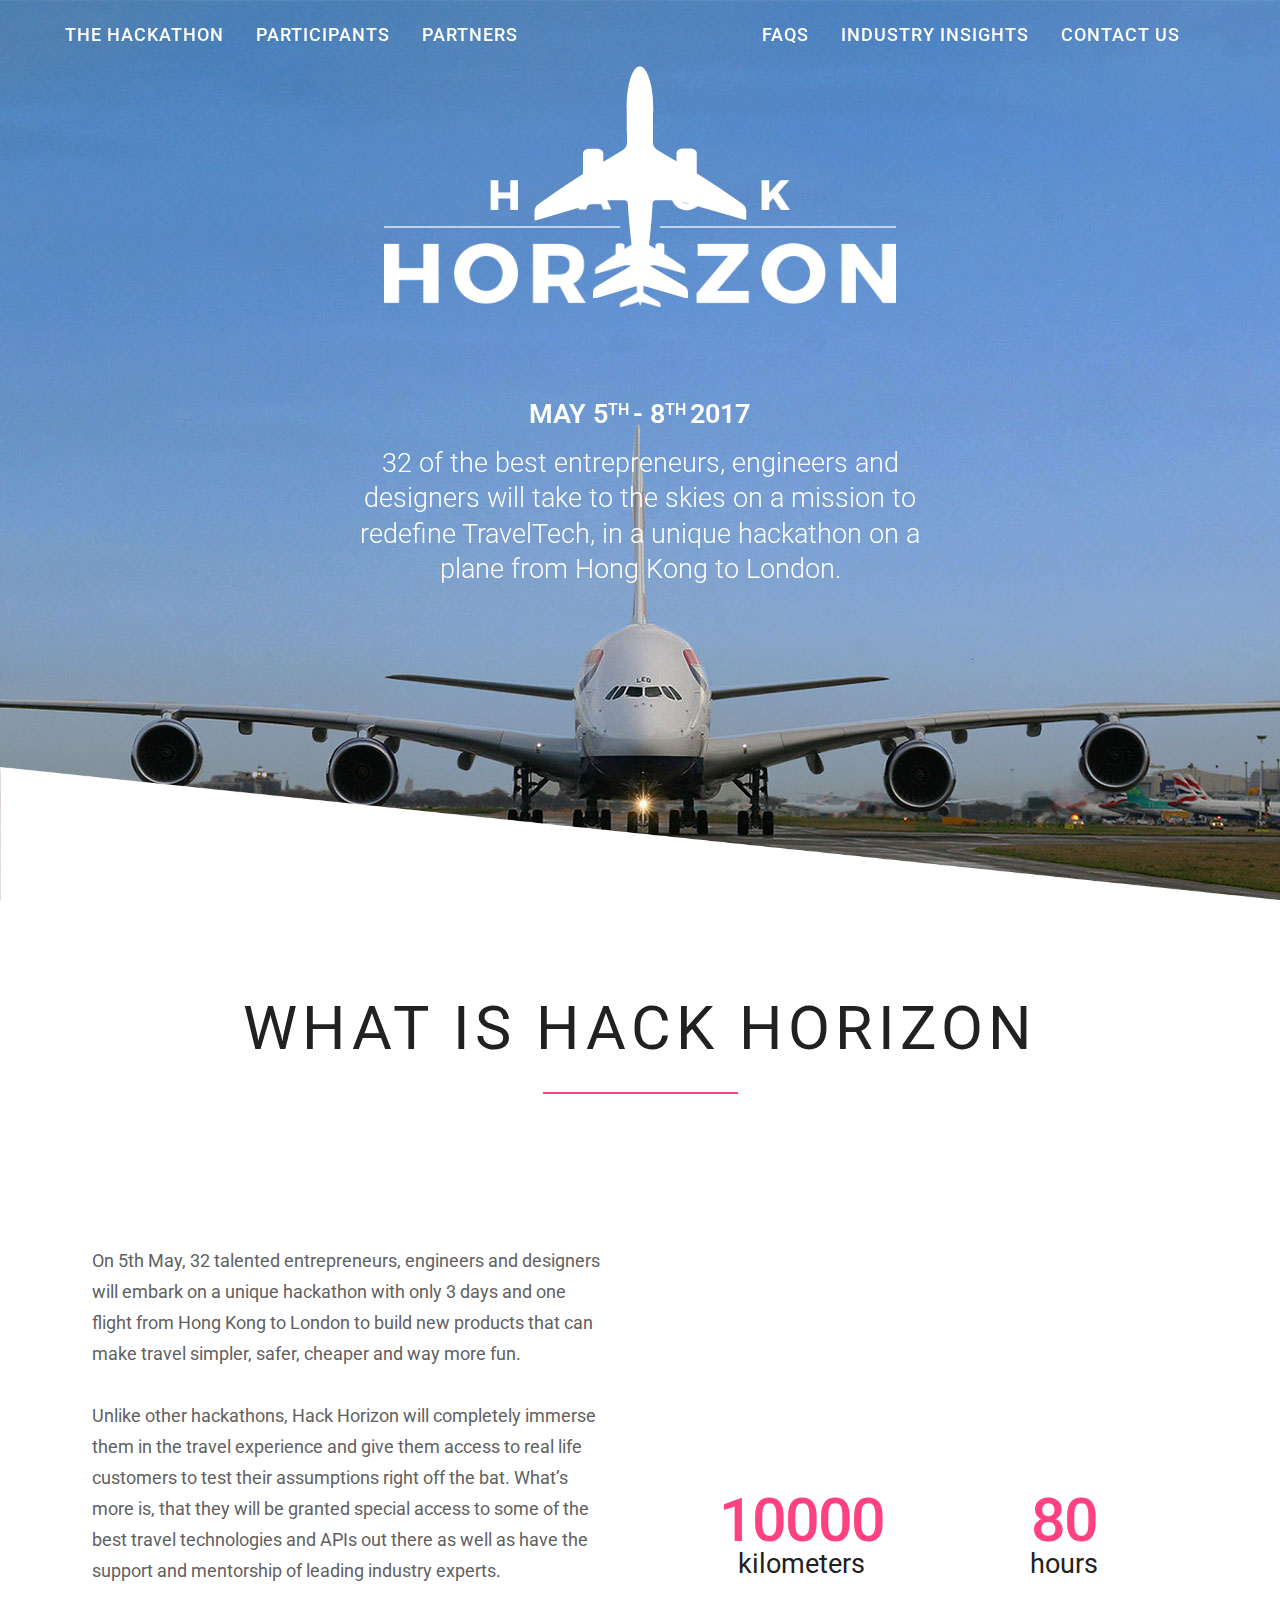
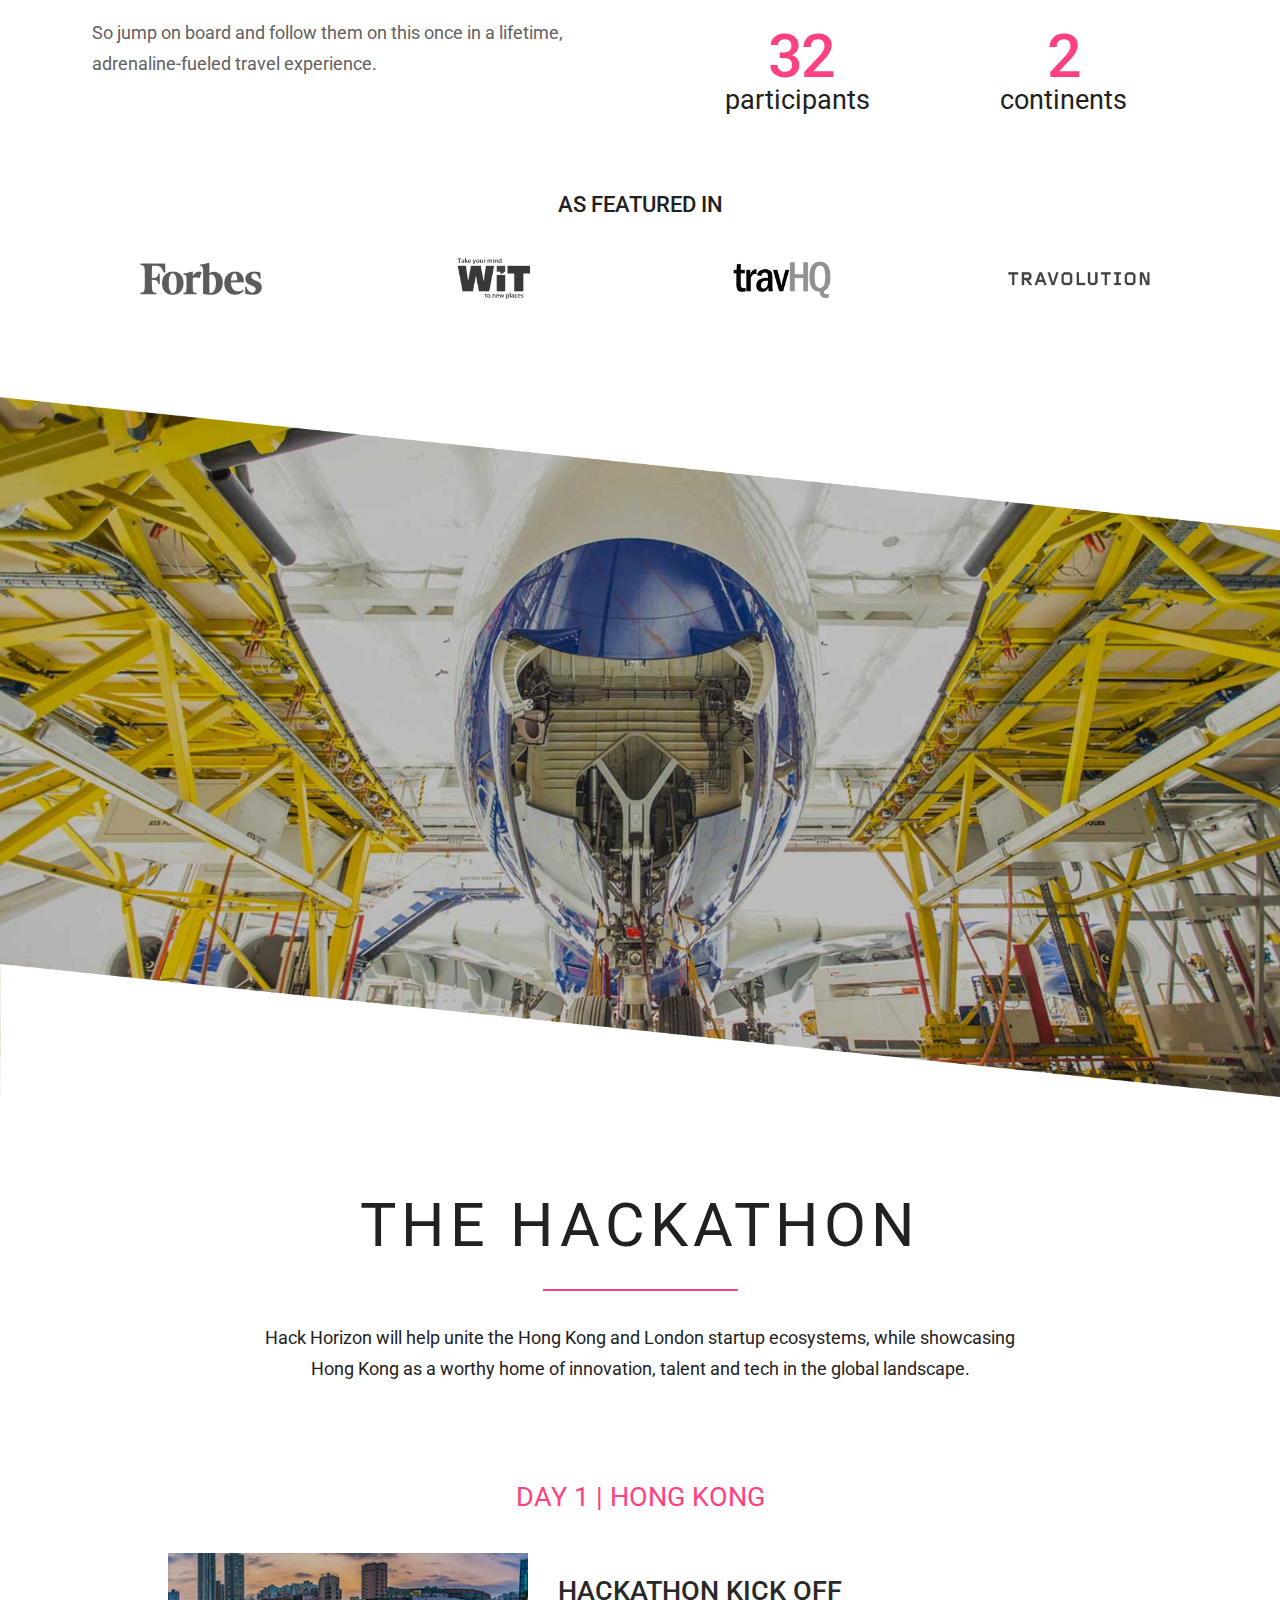
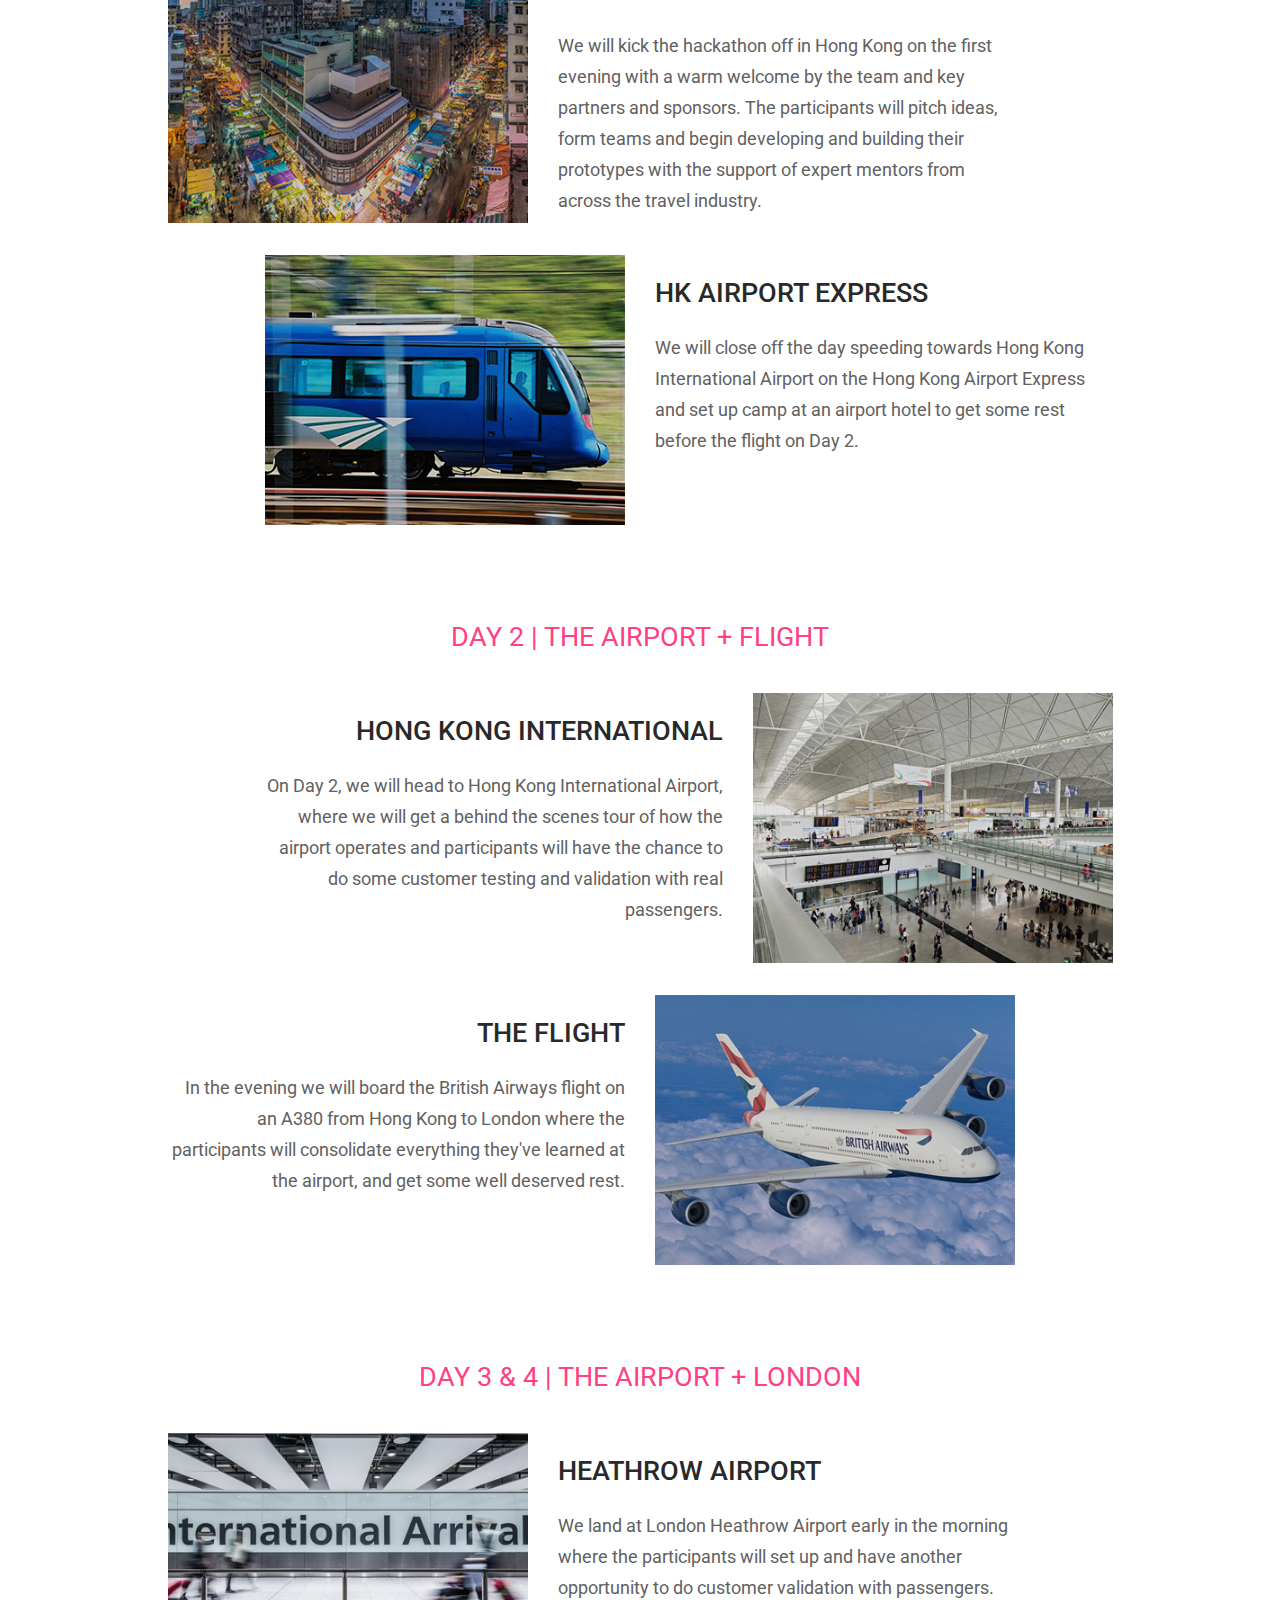
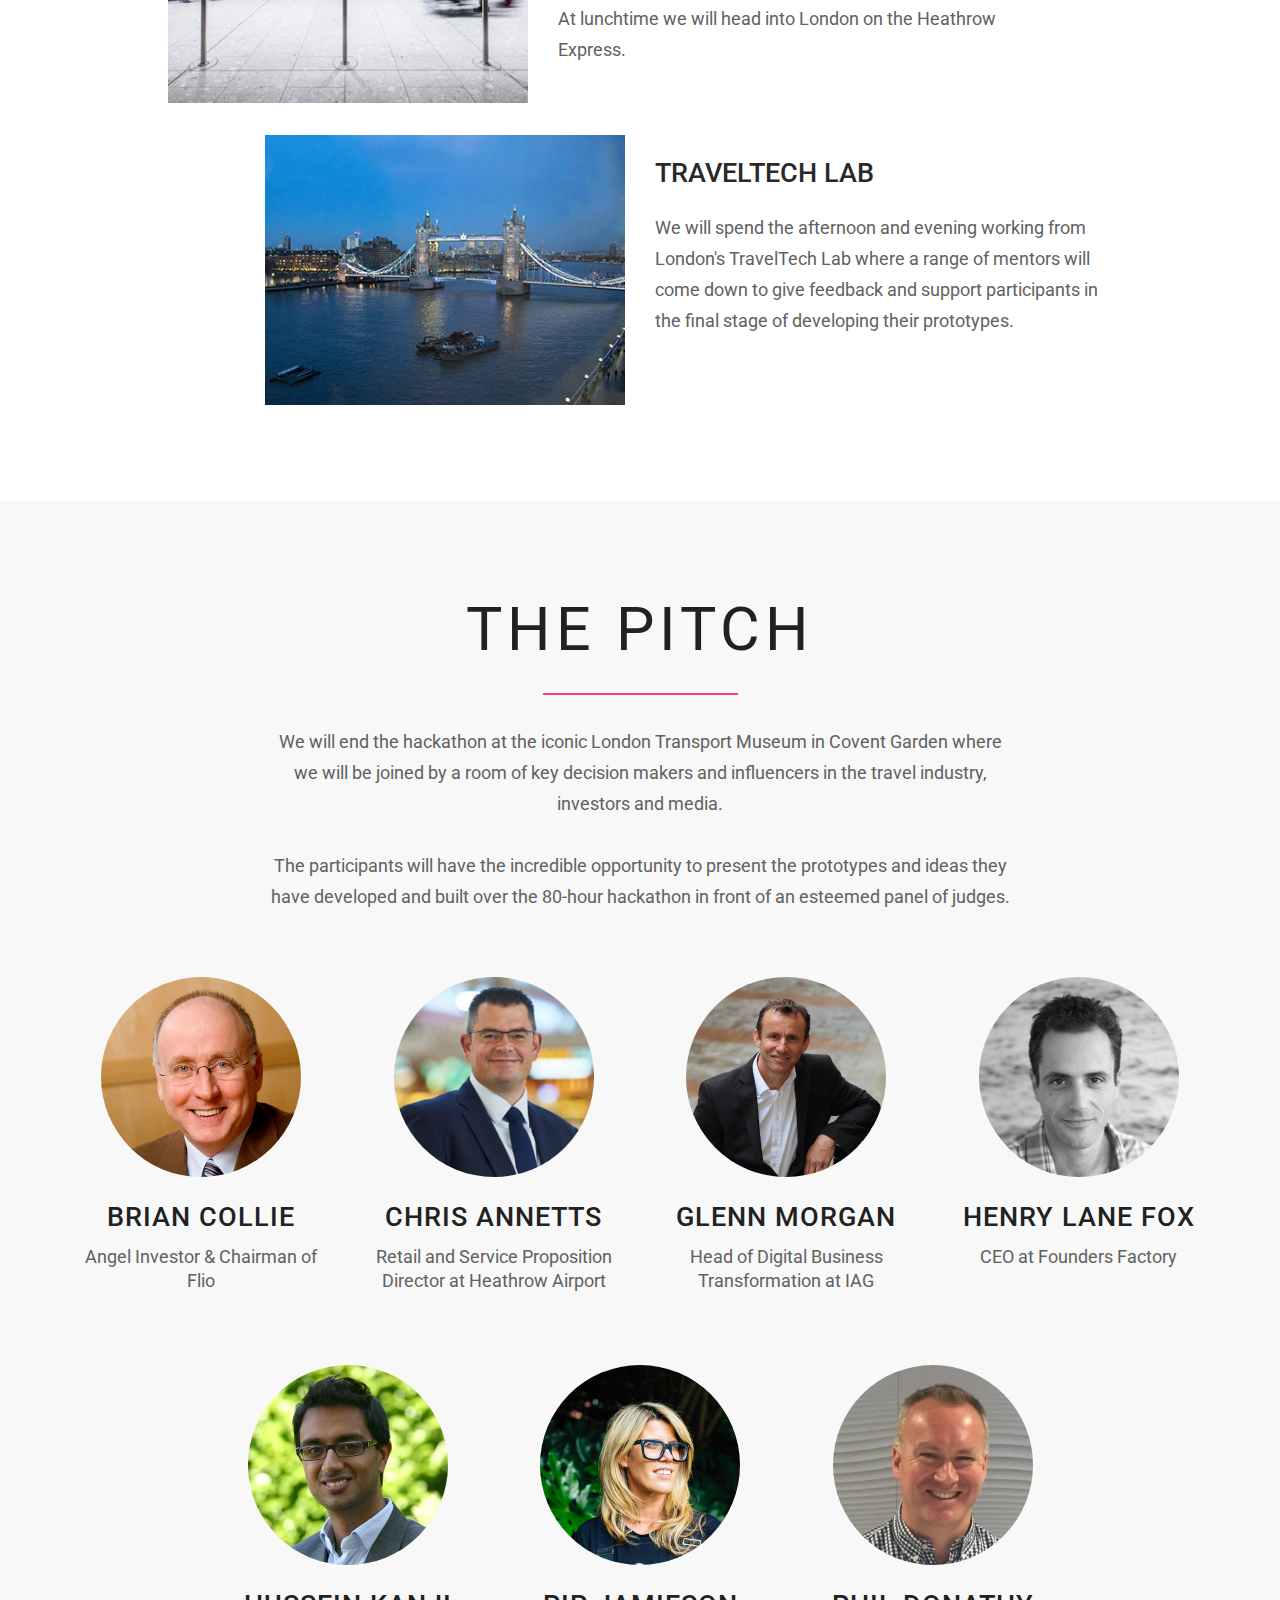
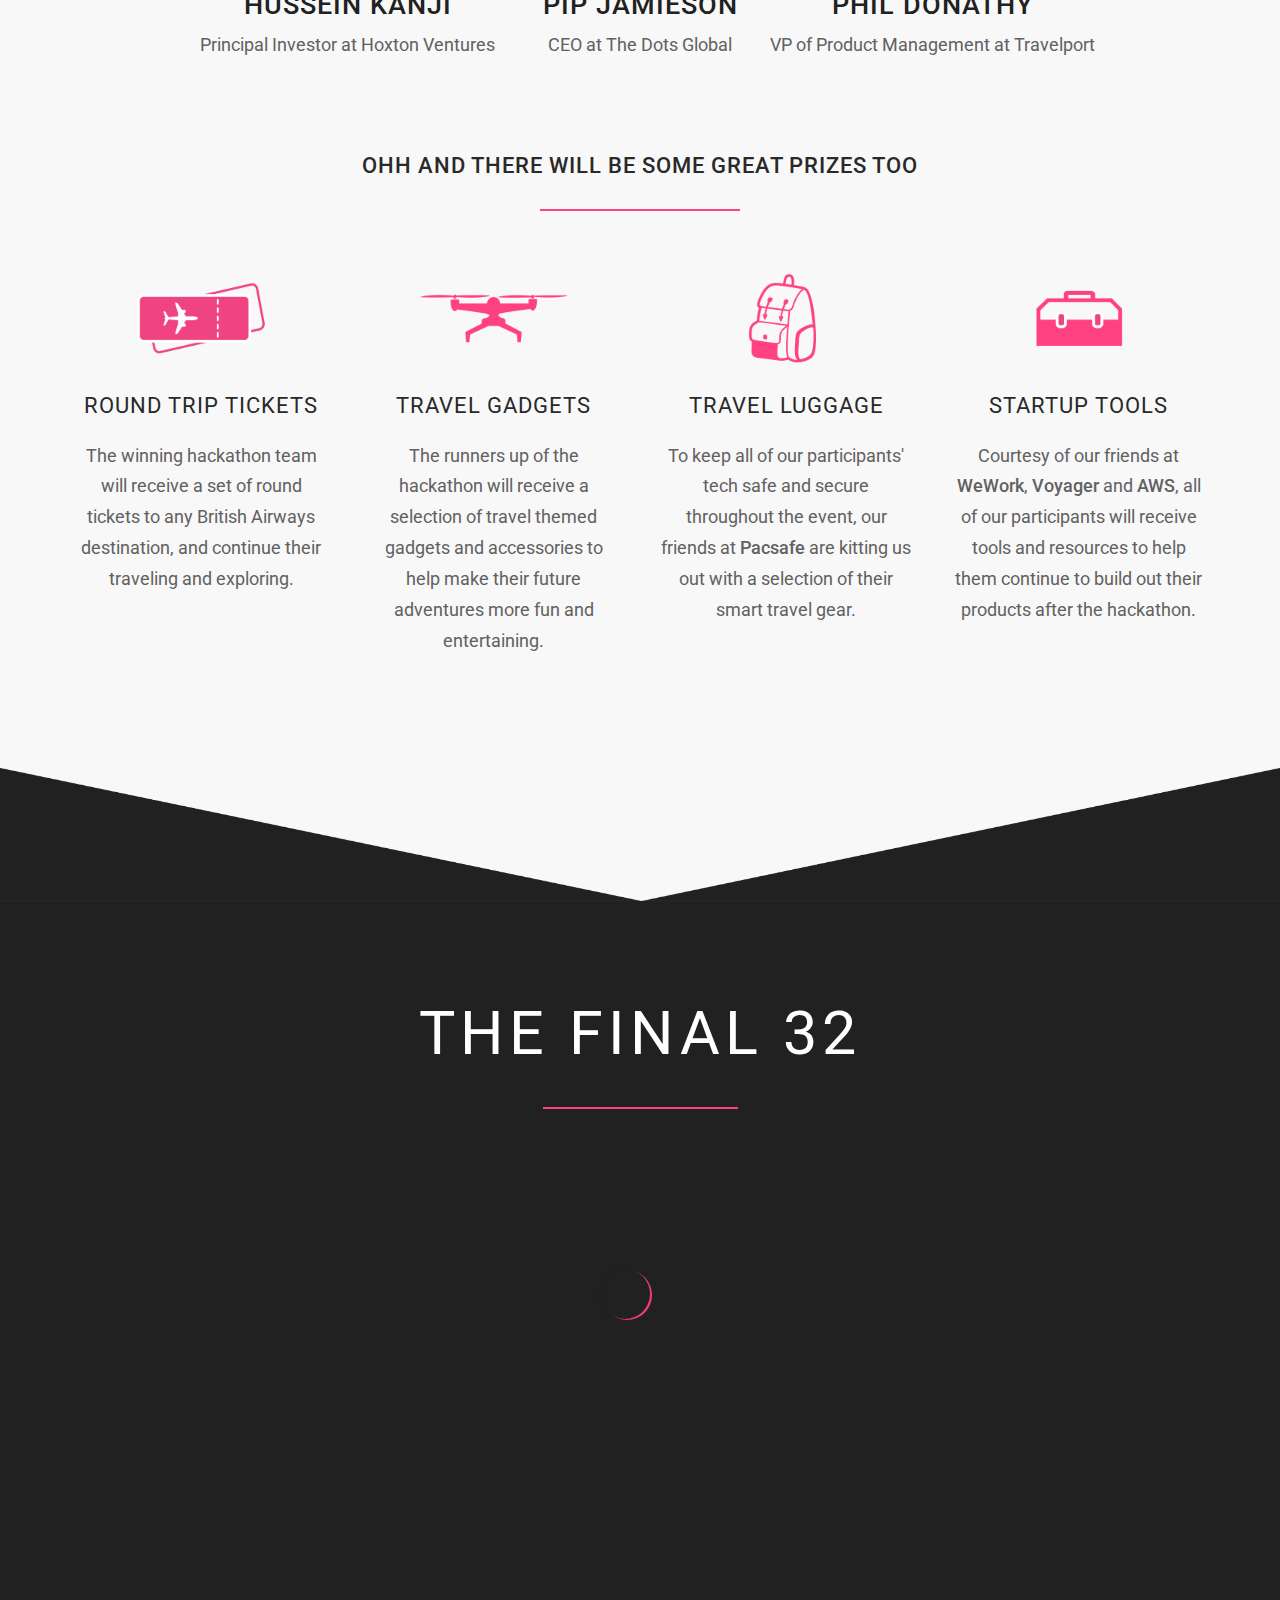
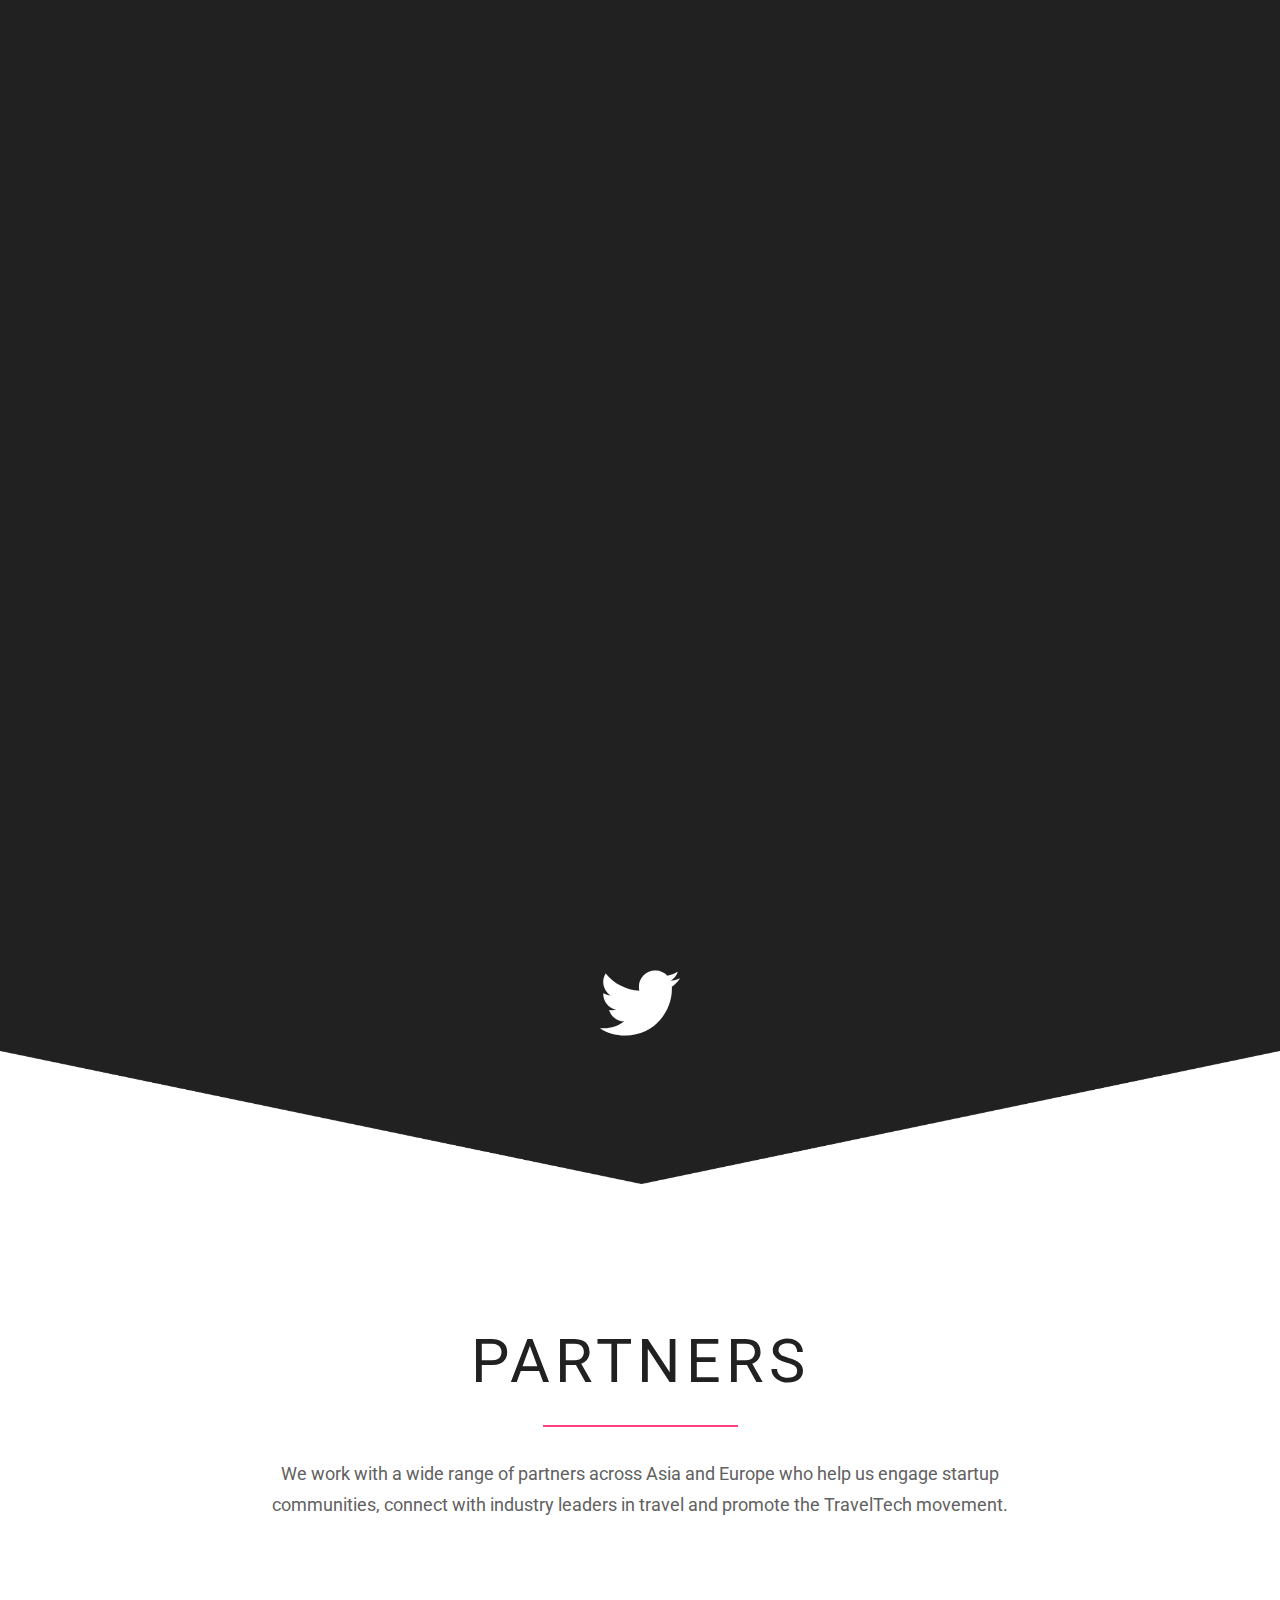
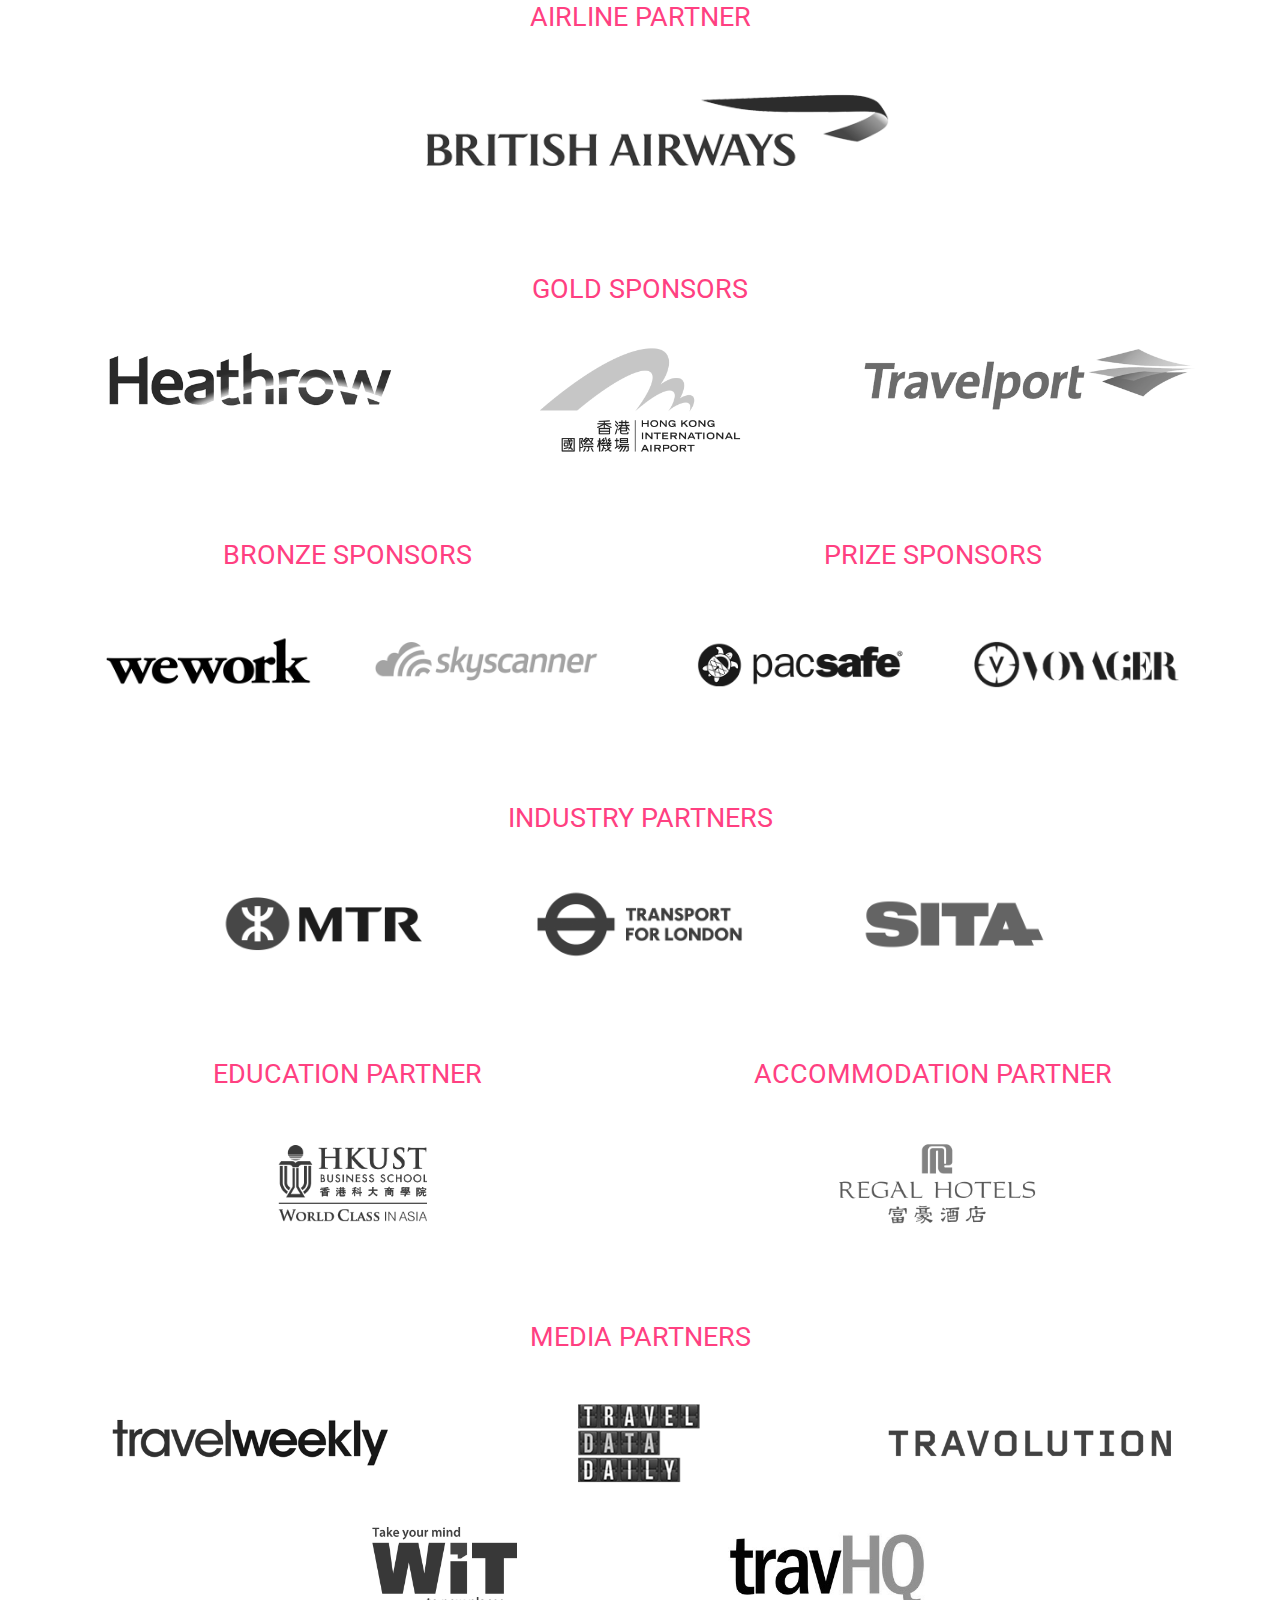
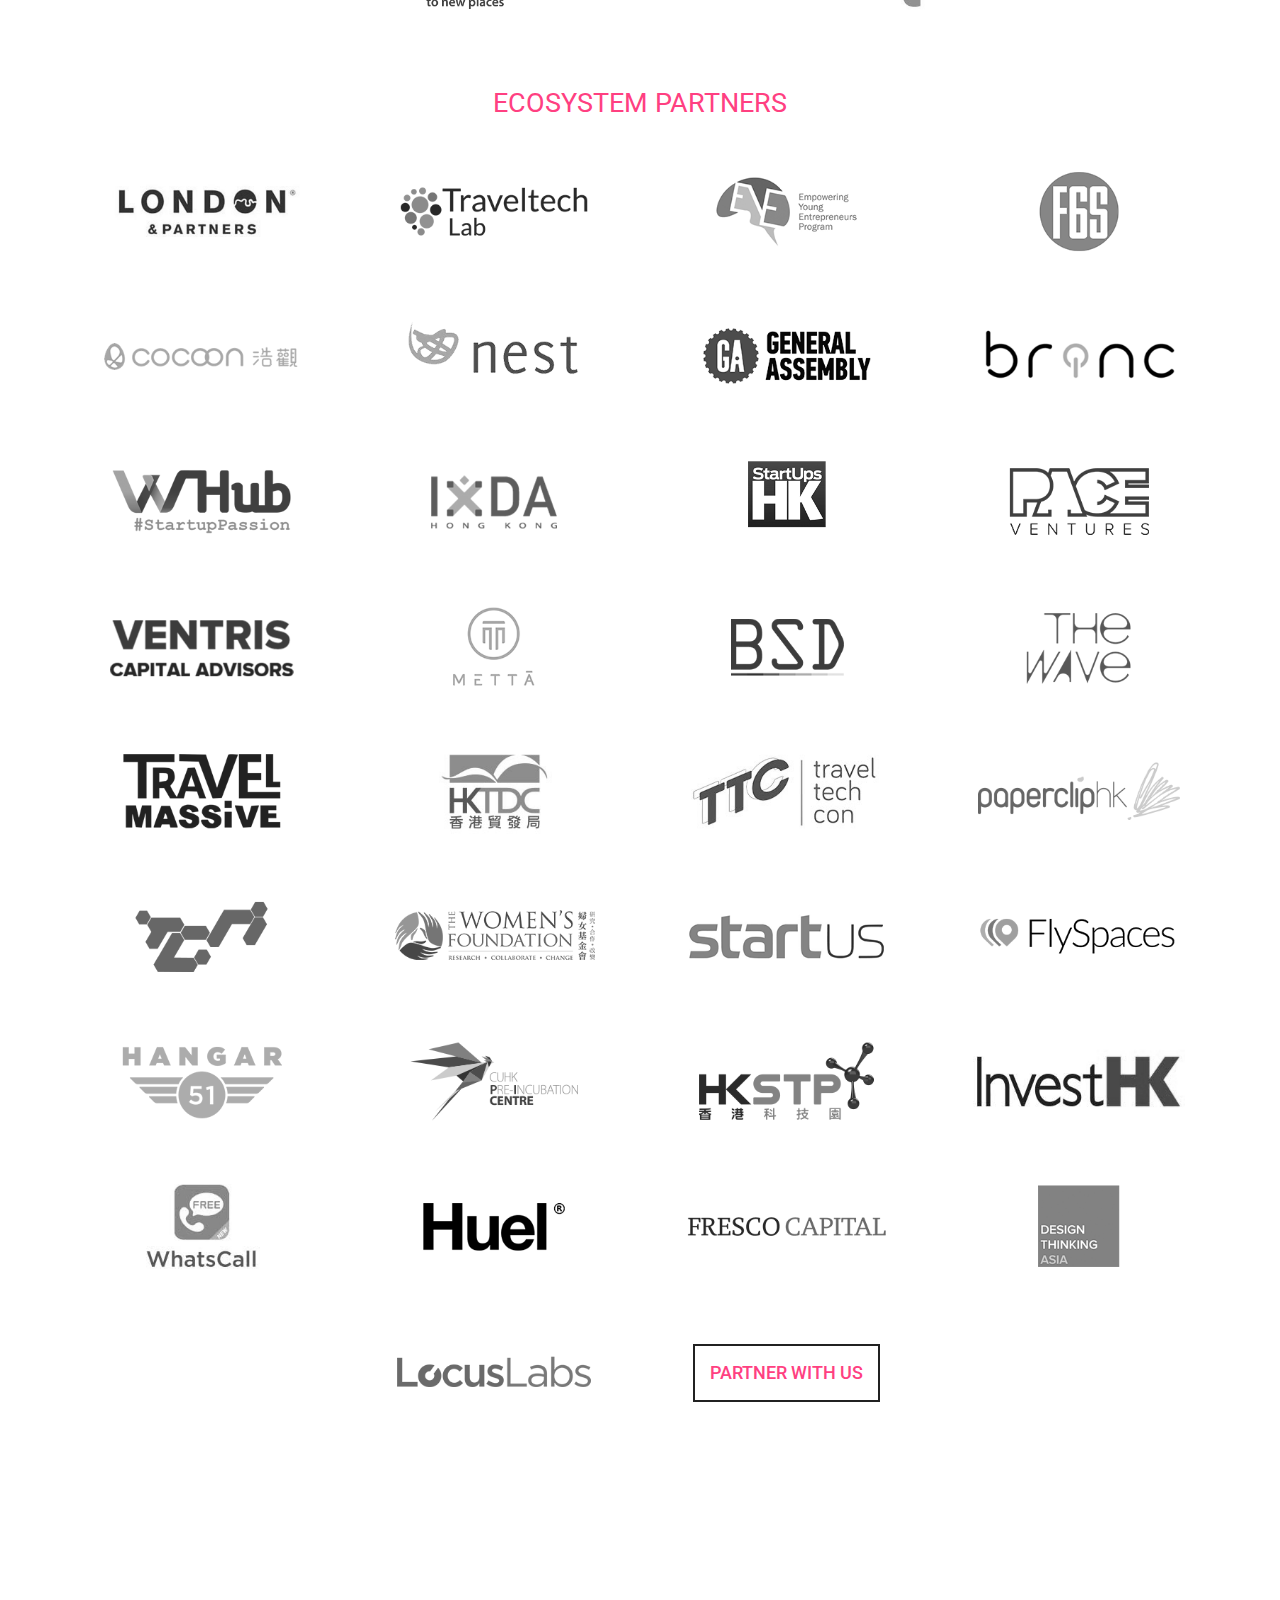
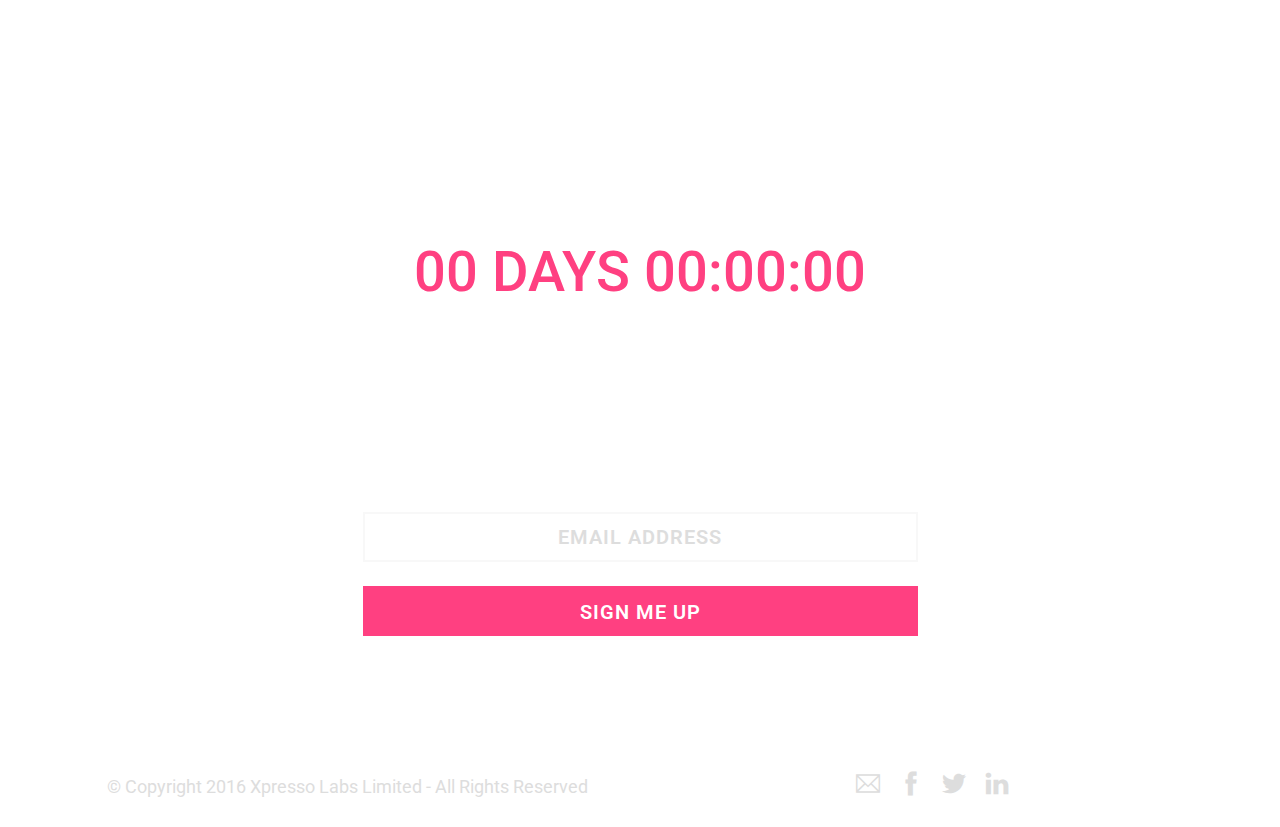
==== index.html @ 8e1edf79 "Travelport Judge Copy + Kevin Link" ====
<!DOCTYPE html>
<html lang="en">
  <head>
    <title>Hack Horizon - TravelTech hackathon on a plane from Hong Kong to London.</title>
    <meta charset="utf-8">
    <!-- Open Graph Meta-Tags-->
    <meta property="og:title" content=" Hack Horizon - TravelTech hackathon on a plane from Hong Kong to London.">
    <meta property="og:site_name" content="Hack Horizon">
    <meta property="og:url" content="http://www.hackhorizon.com">
    <meta property="og:description" content="Take to the skies and join 32 of the best entrepreneurs, engineers and designers for this unique hackathon on a plane, as you journey from Hong Kong to London on a mission to redefine TravelTech.">
    <meta property="og:type" content="website">
    <meta property="og:image" content="http://www.hackhorizon.com/img/plane_runway_meta.jpg">
    <meta name="description" content="Take to the skies and join 32 of the best entrepreneurs, engineers and designers for this unique hackathon on a plane, as you journey from Hong Kong to London on a mission to redefine TravelTech.">
    <meta name="author" content="Kostadin Kolev">
    <link rel="canonical" href="http://www.hackhorizon.com">
    <!-- Twitter-->
    <meta name="twitter:card" content="summary">
    <meta name="twitter:url" content="http://www.hackhorizon.com">
    <meta name="twitter:title" content="Hack Horizon">
    <meta name="twitter:description" content="Take to the skies and join 32 of the best entrepreneurs, engineers and designers for this unique hackathon on a plane, as you journey from Hong Kong to London on a mission to redefine TravelTech.">
    <meta name="twitter:image" content="http://www.hackhorizon.com/img/plane_runway_meta.jpg">
    <!-- LinkedIn Fix-->
    <meta prefix="og: http://ogp.me/ns#" property="og:title" content="Hack Horizon">
    <meta prefix="og: http://ogp.me/ns#" property="og:type" content="website">
    <meta prefix="og: http://ogp.me/ns#" property="og:image" content="http://www.hackhorizon.com/img/plane_runway_meta.jpg">
    <meta prefix="og: http://ogp.me/ns#" property="og:url" content="http://www.hackhorizon.com">
    <!-- Google  -->
    <meta name="google-site-verification" content="7b1NR2hkbM8tSikmIyOuY9KomX2mYdEgdR6punOeyzs">
    <meta name="google-site-verification" content="Eo4c7vHQRKVE4sOLhfu-dsiCqSdJgf1WzOLA8rTqN9s">
    <link rel="apple-touch-icon" sizes="57x57" href="/apple-icon-57x57.png">
    <link rel="apple-touch-icon" sizes="60x60" href="/apple-icon-60x60.png">
    <link rel="apple-touch-icon" sizes="72x72" href="/apple-icon-72x72.png">
    <link rel="apple-touch-icon" sizes="76x76" href="/apple-icon-76x76.png">
    <link rel="apple-touch-icon" sizes="114x114" href="/apple-icon-114x114.png">
    <link rel="apple-touch-icon" sizes="120x120" href="/apple-icon-120x120.png">
    <link rel="apple-touch-icon" sizes="144x144" href="/apple-icon-144x144.png">
    <link rel="apple-touch-icon" sizes="152x152" href="/apple-icon-152x152.png">
    <link rel="apple-touch-icon" sizes="180x180" href="/apple-icon-180x180.png">
    <link rel="icon" type="image/png" sizes="192x192" href="/android-icon-192x192.png">
    <link rel="icon" type="image/png" sizes="32x32" href="/favicon-32x32.png">
    <link rel="icon" type="image/png" sizes="96x96" href="/favicon-96x96.png">
    <link rel="icon" type="image/png" sizes="16x16" href="/favicon-16x16.png">
    <link rel="manifest" href="/manifest.json">
    <meta name="msapplication-TileColor" content="#ffffff">
    <meta name="msapplication-TileImage" content="/ms-icon-144x144.png">
    <meta name="theme-color" content="#ffffff">
    <meta name="viewport" content="width=device-width, initial-scale=1.0">
    <link href="css/pe-icon-7-stroke.css" rel="stylesheet" type="text/css" media="all">
    <link href="css/et-line-icons.css" rel="stylesheet" type="text/css" media="all">
    <link href="css/font-awesome.min.css" rel="stylesheet" type="text/css" media="all">
    <link href="css/themify-icons.css" rel="stylesheet" type="text/css" media="all">
    <link href="css/bootstrap.css" rel="stylesheet" type="text/css" media="all">
    <link href="css/flexslider.css" rel="stylesheet" type="text/css" media="all">
    <link href="css/theme.css" rel="stylesheet" type="text/css" media="all">
    <link href="css/custom.css" rel="stylesheet" type="text/css" media="all">
    <link href="http://fonts.googleapis.com/css?family=Lato:300,400%7CRaleway:100,400,300,500,600,700%7COpen+Sans:400,500,600" rel="stylesheet" type="text/css">
    <link href="http://fonts.googleapis.com/css?family=Roboto:100,300,400,600,700" rel="stylesheet" type="text/css">
    <link href="css/font-roboto.css" rel="stylesheet" type="text/css">
    <!-- Google Tag Manager-->
    <script>
      (function(w,d,s,l,i){w[l]=w[l]||[];w[l].push({'gtm.start':
      new Date().getTime(),event:'gtm.js'});var f=d.getElementsByTagName(s)[0],
      j=d.createElement(s),dl=l!='dataLayer'?'&l='+l:'';j.async=true;j.src=
      'https://www.googletagmanager.com/gtm.js?id='+i+dl;f.parentNode.insertBefore(j,f);
      })(window,document,'script','dataLayer','GTM-5M864QM');
    </script>
    <!-- End Google Tag Manager-->
    <!-- Google Analytics-->
    <script>
      (function(i,s,o,g,r,a,m){i['GoogleAnalyticsObject']=r;i[r]=i[r]||function(){
      (i[r].q=i[r].q||[]).push(arguments)},i[r].l=1*new Date();a=s.createElement(o),
      m=s.getElementsByTagName(o)[0];a.async=1;a.src=g;m.parentNode.insertBefore(a,m)
      })(window,document,'script','https://www.google-analytics.com/analytics.js','ga');
      ga('create', 'UA-43203720-4', 'auto');
      ga('send', 'pageview');
    </script>
  </head>
  <body class="scroll-assist">
    <!-- Google Tag Manager (noscript)-->
    <noscript>
      <iframe src="https://www.googletagmanager.com/ns.html?id=GTM-5M864QM" height="0" width="0" style="display:none;visibility:hidden"></iframe>
    </noscript>
    <!-- End Google Tag Manager (noscript)-->
    <script>
      window.fbAsyncInit = function() {
      FB.init({
      appId: "APP_ID",
      xfbml: true,
      version: "v2.6"
      });
      };
      (function(d, s, id){
      var js, fjs = d.getElementsByTagName(s)[0];
      if (d.getElementById(id)) { return; }
      js = d.createElement(s); js.id = id;
      js.src = "//connect.facebook.net/en_US/sdk.js";
      fjs.parentNode.insertBefore(js, fjs);
      }(document, 'script', 'facebook-jssdk'));
      
    </script>
    <script type="application/ld+json">
      {
      "@context": "http://schema.org",
      "@type": "Event",
      "name": "Hack Horizon",
      "startDate" : "05-05-2017",
      "endDAte" : "08-05-2017",
      "url" : "http://www.hackhorizon.com/",
      "image" : "http://www.hackhorizon.com/img/plane_runway_meta.jpg",
      "description" : "A unique TravelTech hackathon taking place at 30,000 ft. on a public flight from Hong Kong to London.",
      "location" : {
      "@type" : "Place",
      "sameAs" : "http://www.hi-dive.com",
      "name" : "Hong Kong -",
      "address" : "London"
      }
      }
      
      
    </script>
    <div class="main_container">
      <header>
        <div class="nav_bar">
          <div class="nav-container">
            <nav class="scrolled">
              <div class="nav-bar text-center">
                <div class="col-md-2 col-md-push-5 on_top">
                  <div class="col-sm-12 text-center"><a href="#top_cover" class="inner-link"><img id="plane_logo" alt="Horizon Plane Logo" src="img/logo_dark.png"></a></div>
                </div>
                <div class="col-sm-12 col-md-5 col-md-pull-2 overflow-hidden-xs nav_bar_open menu_list">
                  <ul class="menu inline-block pull-right">
                    <li><a id="top_link" href="#about" class="inner-link">THE HACKATHON</a></li>
                    <li><a href="#Final32" class="inner-link">Participants</a></li>
                    <li><a href="#partners" class="inner-link">PARTNERS</a></li>
                  </ul>
                </div>
                <div class="col-sm-12 col-md-5 pb-xs-24 nav_bar_open menu_list">
                  <ul class="menu">
                    <li> <a href="FAQs.html">FAQS</a></li>
                    <li><a href="runwayrundown.html">Industry INSIGHTS</a></li>
                    <li><a href="#team" class="inner-link">CONTACT US</a></li>
                  </ul>
                </div>
                <div id="social_nav" class="col-md-4 col-md-offset-4">
                  <ul class="list-inline social-list">
                    <li><a href="mailto:team@hackhorizon.com"><i class="ti ti-email icon-sm"></i></a></li>
                    <li><a href="https://www.facebook.com/hackhorizon" target="_blank"><i class="ti-facebook icon-sm"></i></a></li>
                    <li><a href="https://www.twitter.com/hackhorizon" target="_blank"><i class="ti-twitter-alt icon-sm"></i></a></li>
                    <li><a href="https://www.linkedin.com/company/hack-horizon" target="_blank"><i class="ti-linkedin icon-sm"></i></a></li>
                  </ul>
                </div>
              </div>
              <div class="module widget-handle mobile-toggle right visible-sm visible-xs absolute-xs on_top"><i class="ti-menu"></i></div>
            </nav>
          </div>
        </div>
      </header>
      <section id="top_cover" class="cover in-page-link">
        <div class="container diagonal_up">
          <div class="row">
            <div class="col-md-8 logo_cover"><img id="plane" alt="Horizon Logo" src="img/plane.png"><img id="title_logo" alt="Horizon - Discover. Build. Soar." src="img/logo_white.png"></div>
          </div>
          <div class="row">
            <div class="col-md-4 col-md-offset-4 col-xs-8 col-xs-offset-2">
              <div class="cover_links">                           
                <h3>
                   
                  May 5<sup>th    </sup>  - 8<sup>th </sup>2017    
                </h3>
              </div>
            </div>
          </div>
          <div class="row">
            <div class="col-md-6 col-md-offset-3 col-sm-8 col-sm-offset-2">
              <h2 id="tagline">32 of the best entrepreneurs, engineers and designers will take to the skies on a mission to redefine TravelTech, in a unique hackathon on a plane from Hong Kong to London.</h2>
            </div>
          </div>
        </div>
      </section>
      <section id="about" class="in-page-link section_padding">
        <div class="container">
          <div class="row">
            <div class="col-md-12 text-center">
              <h1>What is Hack Horizon</h1>
            </div>
          </div>
          <div class="row">
            <div class="col-md-2 col-md-offset-5 col-xs-8 col-xs-offset-2 about_border"></div>
          </div>
          <div class="row v-align-children">               
            <div class="col-md-6">
              <p>On 5th May, 32 talented entrepreneurs, engineers and designers will embark on a unique hackathon with only 3 days and one flight from Hong Kong to London to build new products that can make travel simpler, safer, cheaper and way more fun.<br><br>Unlike other hackathons, Hack Horizon will completely immerse them in the travel experience and give them access to real life customers to test their assumptions right off the bat. What’s more is, that they will be granted special access to some of the best travel technologies and APIs out there as well as have the support and mentorship of leading industry experts.<br><br>So jump on board and follow them on this once in a lifetime, adrenaline-fueled travel experience.</p>
            </div>
            <div class="col-md-6 text-center mb-xs-24 FB_video">
              <iframe src="https://www.facebook.com/plugins/video.php?href=https%3A%2F%2Fwww.facebook.com%2Fhackhorizon%2Fvideos%2F420542861624820%2F&amp;show_text=0&amp;width=560" width="560" height="315" style="border:none;overflow:hidden" scrolling="no" frameborder="0" allowtransparency="true" allowfullscreen="true"></iframe>
              <div class="col-md-12 col-sm-12">
                <div id="the_numbers">
                  <div class="col-md-6 col-sm-6 col-xs-6">
                    <h1>10000</h1>
                    <h5>KILOMETERS</h5>
                  </div>
                  <div class="col-md-6 col-sm-6 col-xs-6">
                    <h1>80</h1>
                    <h5>HOURS</h5>
                  </div>
                  <div class="col-md-6 col-sm-6 col-xs-6">
                    <h1>32</h1>
                    <h5>PARTICIPANTS </h5>
                  </div>
                  <div class="col-md-6 col-sm-6 col-xs-6">             
                    <h1>2</h1>
                    <h5>CONTINENTS</h5>
                  </div>
                </div>
              </div>
            </div>
          </div>
          <div class="row">
            <div class="col-md-12">
              <h3 class="uppercase_prizes">As Featured In</h3>
            </div>
          </div>
          <div id="press_coverage" class="row text-center">
            <div class="col-md-3 col-xs-3"><a target="_blank" href="https://www.forbes.com/sites/joeescobedo/2017/03/17/this-23-year-old-created-the-worlds-first-hackathon-40000-feet-in-the-sky/#493f0d5720b4"><img alt="Forbes Article" src="img/logos/forbes.jpg"></a></div>
            <div class="col-md-3 col-xs-3"><a target="_blank" href="http://www.webintravel.com/hack-horizon-applications-hackathon-plane/"><img alt="WIT Article" src="img/logos/wit.png"></a></div>
            <div class="col-md-3 col-xs-3"><a target="_blank" href="https://www.travhq.com/industry/spotlight/apply-hack-horizon-change-future-travel-tech/"><img alt="TravHQ Article" src="img/logos/travhq.jpg"></a></div>
            <div class="col-md-3 col-xs-3"><a target="_blank" href="http://www.travolution.com/articles/102135/big-interview-hack-horizon-will-highlight-how-innovation-is-coming-from-the-east"><img alt="Travolution Article" src="img/logos/travolution.png"></a></div>
          </div>
        </div>
      </section>
      <section class="divider">
        <div id="wingtip_divider">
          <div class="diagonal_down">
            <div class="diagonal_up"></div>
          </div>
        </div>
      </section>
      <section id="the_hack" class="in-page-link section_padding">
        <div class="container">
          <div class="row">
            <h1 class="col-md-8 col-md-offset-2 text-center">The Hackathon</h1>
          </div>
          <div class="row">
            <div class="col-md-2 col-md-offset-5 col-xs-8 col-xs-offset-2 about_border"></div>
          </div>
          <div class="row">
            <p id="HK_LDN" class="col-md-8 col-md-offset-2">
               
              Hack Horizon will help unite the Hong Kong and London startup ecosystems, while showcasing Hong Kong as a worthy home of innovation, talent and tech in the global landscape.
            </p>
          </div>
          <h2>Day 1 | Hong Kong  </h2>
          <div class="row journey">   
            <div class="col-md-4 col-md-offset-1"><img alt="Hong Kong" src="img/thehack/hk.jpg"></div>
            <div class="col-md-5 left">
              <h3>Hackathon Kick Off</h3>
              <p>We will kick the hackathon off in Hong Kong on the first evening with a warm welcome by the team and key partners and sponsors. The participants will pitch ideas, form teams and begin developing and building their prototypes with the support of expert mentors from across the travel industry.</p>
            </div>
          </div>
          <div class="row journey">
            <div class="col-md-4 col-md-offset-2"><img alt="Hong Kong" src="img/thehack/hkexpress.jpg"></div>
            <div class="col-md-5 left">
              <h3>HK Airport Express</h3>
              <p>We will close off the day speeding towards Hong Kong International Airport on the Hong Kong Airport Express and set up camp at an airport hotel to get some rest before the flight on Day 2.</p>
            </div>
          </div>
          <h2>Day 2 | The Airport + Flight</h2>
          <div class="row journey">                   
            <div class="col-md-5 col-md-offset-2 right">
              <h3>Hong Kong International</h3>
              <p>On Day 2, we will head to Hong Kong International Airport, where we will get a behind the scenes tour of how the airport operates and participants will have the chance to do some customer testing and validation with real passengers.</p>
            </div>
            <div class="col-md-4"><img alt="Hong Kong" src="img/thehack/airport.jpg"></div>
          </div>
          <div class="row journey">                   
            <div class="col-md-5 col-md-offset-1 right">
              <h3>The flight</h3>
              <p>In the evening we will board the British Airways flight on an A380 from Hong Kong to London where the participants will consolidate everything they've learned at the airport, and get some well deserved rest.</p>
            </div>
            <div class="col-md-4"><img alt="Hong Kong" src="img/thehack/flight.jpg"></div>
          </div>
          <h2>Day 3 & 4 | The Airport + London</h2>
          <div class="row journey">   
            <div class="col-md-4 col-md-offset-1"><img alt="Hong Kong" src="img/thehack/heathrow.jpg"></div>
            <div class="col-md-5 left">
              <h3>Heathrow Airport</h3>
              <p>We land at London Heathrow Airport early in the morning where the participants will set up and have another opportunity to do customer validation with passengers. At lunchtime we will head into London on the Heathrow Express.</p>
            </div>
          </div>
          <div class="row journey">
            <div class="col-md-4 col-md-offset-2"><img alt="Hong Kong" src="img/thehack/ttlab.jpg"></div>
            <div class="col-md-5 left">
              <h3>TravelTech Lab</h3>
              <p>We will spend the afternoon and evening working from London's TravelTech Lab where a range of mentors will come down to give feedback and support participants in the final stage of developing their prototypes.</p>
            </div>
          </div>
        </div>
      </section>
      <section id="judges" class="in-page-link section_padding bg-secondary black_arrow_top">
        <div class="container">
          <div class="row">
            <div class="col-md-12 text-center">
              <h1 class="uppercase">The Pitch</h1>
            </div>
          </div>
          <div class="row">
            <div class="col-md-2 col-md-offset-5 col-xs-8 col-xs-offset-2 about_border"></div>
          </div>
          <div class="row">
            <div class="col-md-8 col-md-offset-2 text-center">
              <p>We will end the hackathon at the iconic London Transport Museum in Covent Garden where we will be joined by a room of key decision makers and influencers in the travel industry, investors and media.<br><br>The participants will have the incredible opportunity to present the prototypes and ideas they have developed and built over the 80-hour hackathon in front of an esteemed panel of judges.</p>
            </div>
          </div>
          <div class="row">
            <div class="col-md-3 col-xs-6"><a target="_blank" href="https://twitter.com/airportretail"><img alt="Brian Collie" src="img/judges/brian.jpg" class="JudgePhoto"></a>
              <h4>Brian Collie</h4>
              <h5>Angel Investor & Chairman of Flio</h5>
            </div>
            <div class="col-md-3 col-xs-6"><a target="_blank" href="https://www.linkedin.com/in/chris-annetts-7629805/"><img alt="Chris Annetts" src="img/judges/chris.jpg" class="JudgePhoto"></a>
              <h4>Chris Annetts</h4>
              <h5>
                 
                Retail and Service Proposition Director at Heathrow Airport
              </h5>
            </div>
            <div class="col-md-3 col-xs-6"><a target="_blank" href="https://www.linkedin.com/in/glennmorgan/"><img alt="Glenn Morgan" src="img/judges/glenn.jpg" class="JudgePhoto"></a>
              <h4>Glenn Morgan</h4>
              <h5>
                 
                Head of Digital Business Transformation at IAG
              </h5>
            </div>
            <div class="col-md-3 col-xs-6"><a target="_blank" href="https://www.linkedin.com/in/henry-lane-fox-80ab2315/"><img alt="Henry Lane Fox" src="img/judges/henry.jpg" class="JudgePhoto"></a>
              <h4>Henry Lane Fox</h4>
              <h5>
                 
                CEO at Founders Factory
              </h5>
            </div>
            <div class="clearfix visible-xs-block visible-sm-block visible-md-block">                     </div>
            <div class="col-md-4 col-md-push-1 col-xs-6"><a target="_blank" href="https://www.linkedin.com/in/hkanji/"><img alt="Hussein Kanji" src="img/judges/hussein.jpg" class="JudgePhoto"></a>
              <h4>Hussein Kanji</h4>
              <h5>Principal Investor at Hoxton Ventures</h5>
            </div>
            <div class="col-md-4 col-xs-6"><a target="_blank" href="https://www.linkedin.com/in/pipjamieson/"><img alt="Pip Jamieson" src="img/judges/pip.jpg" class="JudgePhoto"></a>
              <h4>Pip Jamieson</h4>
              <h5>CEO at The Dots Global</h5>
            </div>
            <div class="clearfix visible-xs-block"></div>
            <div class="col-md-4 col-md-pull-1 col-xs-6"><a target="_blank" href="https://www.linkedin.com/in/phildonathy/"><img alt="Phil Donathy" src="img/judges/phil.jpg" class="JudgePhoto"></a>
              <h4>Phil Donathy</h4>
              <h5>
                 
                VP of Product Management at Travelport
              </h5>
            </div>
          </div>
          <div class="row mt64 mb-xs-24">
            <div class="col-sm-12 col-md-10 col-md-offset-1 text-center">
              <h6 class="uppercase_prizes">Ohh and there will be some great prizes too</h6>
            </div>
            <div class="row">
              <div class="col-md-2 col-md-offset-5 col-xs-8 col-xs-offset-2 about_border"></div>
            </div>
          </div>
          <div id="prizes" class="row text-center">
            <div class="col-md-3 col-sm-6 mb-xs-24"><img alt="BA Tickets" src="img/tickets.png" class="PrizePhoto">
              <h6 class="uppercase">Round Trip Tickets</h6>
              <p>The winning hackathon team will receive a set of round tickets to any British Airways destination, and continue their traveling and exploring. </p>
            </div>
            <div class="col-md-3 col-sm-6 mb-xs-24"><img alt="Travel Tech" src="img/tech.png" class="PrizePhoto">
              <h6 class="uppercase">Travel Gadgets</h6>
              <p>The runners up of the hackathon will receive a selection of travel themed gadgets and accessories to help make their future adventures more fun and entertaining. </p>
            </div>
            <div class="col-md-3 col-sm-6 mb-xs-24"><img alt="Pacsafe Luggage" src="img/lugage.png" class="PrizePhoto">
              <h6 class="uppercase">Travel Luggage</h6>
              <p>To keep all of our participants' tech safe and secure throughout the event, our friends at <span> <a target="_blank" href="http://www.pacsafe.com/">Pacsafe </a></span>are kitting us out with a selection of their smart travel gear.</p>
            </div>
            <div class="col-md-3 col-sm-6 mb-xs-24"><img alt="Startup Tools" src="img/tools.png" class="PrizePhoto">
              <h6 class="uppercase">Startup Tools</h6>
              <p>Courtesy of our friends at <span> <a target="_blank" href="https://www.wework.com/l/hong-kong">WeWork</a></span>, <span> <a target="_blank" href="http://bit.ly/2oiKLD8">Voyager </a></span>and <span> <a target="_blank" href="https://aws.amazon.com/">AWS</a></span>, all of our participants will receive tools and resources to help them continue to build out their products after the hackathon.             </p>
            </div>
          </div>
        </div>
      </section>
      <section id="Final32" class="in-page-link section_padding">
        <div class="container">
          <div class="row">
            <div class="col-md-12 col-sm-12 text-center">
              <h1>The FINAL 32<br>
              </h1>
            </div>
          </div>
          <div class="row">
            <div class="col-md-2 col-md-offset-5 col-xs-8 col-xs-offset-2 about_border">               </div>
          </div>
        </div>
      </section>
      <section id="participants" class="arrow_down_reverse bg-dark">
        <div class="row masonry-loader">
          <div class="col-sm-12 text-center">
            <div class="spinner"></div>
          </div>
        </div>
        <div class="row masonry masonryFlyIn masonry_buffer">
          <div class="col-md-2 col-xs-3 masonry-item project">
            <div class="image-tile inner-title hover-reveal text-center"><a target="_blank" href="https://www.linkedin.com/in/alexmlevin/"><img alt="Alex Levin" src="img/participants/alex.jpg">
                <div class="title">
                  <h5 class="uppercase mb0">Alex Levin </h5>
                </div></a></div>
          </div>
          <div class="col-md-2 col-xs-3 masonry-item project">
            <div class="image-tile inner-title hover-reveal text-center"><a target="_blank" href="https://www.linkedin.com/in/alexchia "><img alt="Alexander Chia" src="img/participants/alexander.jpg">
                <div class="title">
                  <h5 class="uppercase mb0">Alexander Chia</h5>
                </div></a></div>
          </div>
          <div class="col-md-2 col-xs-3 masonry-item project">
            <div class="image-tile inner-title hover-reveal text-center"><a target="_blank" href="https://www.linkedin.com/in/ben-williamson-84b1694 "><img alt="Pic" src="img/participants/ben.jpg">
                <div class="title">
                  <h5 class="uppercase mb0">Ben Williamson</h5>
                </div></a></div>
          </div>
          <div class="col-md-2 col-xs-3 masonry-item project">
            <div class="image-tile inner-title hover-reveal text-center"><a target="_blank" href="https://www.linkedin.com/in/catalina-leung-2b33a41a"><img alt="Catalina Leung" src="img/participants/catalina.jpg">
                <div class="title">
                  <h5 class="uppercase mb0">Catalina Leung</h5>
                </div></a></div>
          </div>
          <div class="col-md-2 col-xs-3 masonry-item project">
            <div class="image-tile inner-title hover-reveal text-center"><a target="_blank" href="https://www.linkedin.com/in/lamcedric"><img alt="Cedric Lam" src="img/participants/cedric.jpg">
                <div class="title">
                  <h5 class="uppercase mb0">Cedric Lam</h5>
                </div></a></div>
          </div>
          <div class="col-md-2 col-xs-3 masonry-item project">
            <div class="image-tile inner-title hover-reveal text-center"><a target="_blank" href="https://www.linkedin.com/in/daphneelaforest/"><img alt="Daphnee Laforest Sabourin" src="img/participants/daphnee.jpg">
                <div class="title">
                  <h5 class="uppercase mb0">Daphnee Laforest</h5>
                </div></a></div>
          </div>
          <div class="col-md-2 col-xs-3 masonry-item project">
            <div class="image-tile inner-title hover-reveal text-center"><a target="_blank" href="https://www.linkedin.com/in/davidrhoades"><img alt="David Rhoades" src="img/participants/david.jpg">
                <div class="title">
                  <h5 class="uppercase mb0">David Rhoades</h5>
                </div></a></div>
          </div>
          <div class="col-md-2 col-xs-3 masonry-item project">
            <div class="image-tile inner-title hover-reveal text-center"><a target="_blank" href="https://www.linkedin.com/in/duaneharrison"><img alt="Duane Harrison" src="img/participants/duane.jpg">
                <div class="title">
                  <h5 class="uppercase mb0">Duane Harrison</h5>
                </div></a></div>
          </div>
          <div class="col-md-2 col-xs-3 masonry-item project">
            <div class="image-tile inner-title hover-reveal text-center"><a target="_blank" href="https://www.linkedin.com/in/edmundto/ "><img alt="Edmund To" src="img/participants/edmund.jpg">
                <div class="title">
                  <h5 class="uppercase mb0">Edmund To</h5>
                </div></a></div>
          </div>
          <div class="col-md-2 col-xs-3 masonry-item project">
            <div class="image-tile inner-title hover-reveal text-center"><a target="_blank" href="https://www.linkedin.com/in/felipeschmitt"><img alt="Felipe Schmitt" src="img/participants/felipe.jpg">
                <div class="title">
                  <h5 class="uppercase mb0">Felipe Schmitt</h5>
                </div></a></div>
          </div>
          <div class="col-md-2 col-xs-3 masonry-item project">
            <div class="image-tile inner-title hover-reveal text-center"><a target="_blank" href="https://www.linkedin.com/in/francis-pang-5569569b"><img alt="Francis Pang" src="img/participants/francis.jpg">
                <div class="title">
                  <h5 class="uppercase mb0">Francis Pang</h5>
                </div></a></div>
          </div>
          <div class="col-md-2 col-xs-3 masonry-item project">
            <div class="image-tile inner-title hover-reveal text-center"><a target="_blank" href="https://www.linkedin.com/in/genehong78 "><img alt="Gene Hong" src="img/participants/gene.jpg">
                <div class="title">
                  <h5 class="uppercase mb0">Gene Hong</h5>
                </div></a></div>
          </div>
          <div class="col-md-2 col-xs-3 masonry-item project">
            <div class="image-tile inner-title hover-reveal text-center"><a target="_blank" href="https://www.linkedin.com/in/irraariellakhi"><img alt="Irra Ariella Khi" src="img/participants/irra.jpg">
                <div class="title">
                  <h5 class="uppercase mb0">Irra Ariella Khi</h5>
                </div></a></div>
          </div>
          <div class="col-md-2 col-xs-3 masonry-item project">
            <div class="image-tile inner-title hover-reveal text-center"><a target="_blank" href="https://www.linkedin.com/in/jeff-pan-baa61365"><img alt="Jeff Pan" src="img/participants/jeff.jpg">
                <div class="title">
                  <h5 class="uppercase mb0">Jeff Pan</h5>
                </div></a></div>
          </div>
          <div class="col-md-2 col-xs-3 masonry-item project">
            <div class="image-tile inner-title hover-reveal text-center"><a target="_blank" href="https://www.linkedin.com/in/jennyshen1"><img alt="Jenny Shen" src="img/participants/jenny.jpg">
                <div class="title">
                  <h5 class="uppercase mb0">Jenny Shen</h5>
                </div></a></div>
          </div>
          <div class="col-md-2 col-xs-3 masonry-item project">
            <div class="image-tile inner-title hover-reveal text-center"><a target="_blank" href="https://www.linkedin.com/in/jessica-pang/"><img alt="Jessica Pang" src="img/participants/jessica.jpg">
                <div class="title">
                  <h5 class="uppercase mb0">Jessica Pang</h5>
                </div></a></div>
          </div>
          <div class="col-md-2 col-xs-3 masonry-item project">
            <div class="image-tile inner-title hover-reveal text-center"><a target="_blank" href="https://www.kcoleman.me/"><img alt="Kevin Coleman" src="img/participants/kevin.jpg">
                <div class="title">
                  <h5 class="uppercase mb0">Kevin Coleman</h5>
                </div></a></div>
          </div>
          <div class="col-md-2 col-xs-3 masonry-item project">
            <div class="image-tile inner-title hover-reveal text-center"><a target="_blank" href="https://www.linkedin.com/in/liamgilligan"><img alt="Liam Gilligan" src="img/participants/liam.jpg">
                <div class="title">
                  <h5 class="uppercase mb0">Liam Gilligan</h5>
                </div></a></div>
          </div>
          <div class="col-md-2 col-xs-3 masonry-item project">
            <div class="image-tile inner-title hover-reveal text-center"><a target="_blank" href="https://www.linkedin.com/in/norman-kk-ng-38346127/ "><img alt="Norman Ng" src="img/participants/kk.jpg">
                <div class="title">
                  <h5 class="uppercase mb0">Norman Ng</h5>
                </div></a></div>
          </div>
          <div class="col-md-2 col-xs-3 masonry-item project">
            <div class="image-tile inner-title hover-reveal text-center"><a target="_blank" href="https://www.linkedin.com/pub/krzysztof-machowski/2b/896/1b8"><img alt="Kris Machowski " src="img/participants/kris.jpg">
                <div class="title">
                  <h5 class="uppercase mb0">Kris Machowski </h5>
                </div></a></div>
          </div>
          <div class="col-md-2 col-xs-3 masonry-item project">
            <div class="image-tile inner-title hover-reveal text-center"><a target="_blank" href="https://www.linkedin.com/in/marcin-bury-057a6656/ "><img alt="Marcin Bury" src="img/participants/marcin.jpg">
                <div class="title">
                  <h5 class="uppercase mb0">Marcin Bury</h5>
                </div></a></div>
          </div>
          <div class="col-md-2 col-xs-3 masonry-item project">
            <div class="image-tile inner-title hover-reveal text-center"><a target="_blank" href="https://www.linkedin.com/in/navidnathoo "><img alt="Navid Nathoo" src="img/participants/navid.jpg">
                <div class="title">
                  <h5 class="uppercase mb0">Navid Nathoo</h5>
                </div></a></div>
          </div>
          <div class="col-md-2 col-xs-3 masonry-item project">
            <div class="image-tile inner-title hover-reveal text-center"><a target="_blank" href="https://www.linkedin.com/in/nyceane "><img alt="Peter Ma" src="img/participants/peter.jpg">
                <div class="title">
                  <h5 class="uppercase mb0">Peter Ma</h5>
                </div></a></div>
          </div>
          <div class="col-md-2 col-xs-3 masonry-item project">
            <div class="image-tile inner-title hover-reveal text-center"><a target="_blank" href="https://linkedin.com/in/phillipchao "><img alt="Phillip Chao" src="img/participants/phillip.jpg">
                <div class="title">
                  <h5 class="uppercase mb0">Phillip Chao</h5>
                </div></a></div>
          </div>
          <div class="col-md-2 col-xs-3 masonry-item project">
            <div class="image-tile inner-title hover-reveal text-center"><a target="_blank" href="https://www.linkedin.com/in/riccardovittoria"><img alt="Riccardo Vittoria" src="img/participants/riccardo.jpg">
                <div class="title">
                  <h5 class="uppercase mb0">Riccardo Vittoria</h5>
                </div></a></div>
          </div>
          <div class="col-md-2 col-xs-3 masonry-item project">
            <div class="image-tile inner-title hover-reveal text-center"><a target="_blank" href="https://hk.linkedin.com/in/romainaubert "><img alt="Romain Aubert" src="img/participants/romain.jpg">
                <div class="title">
                  <h5 class="uppercase mb0">Romain Aubert</h5>
                </div></a></div>
          </div>
          <div class="col-md-2 col-xs-3 masonry-item project">
            <div class="image-tile inner-title hover-reveal text-center"><a target="_blank" href="https://www.linkedin.com/in/savco/"><img alt="Savalas Colbert" src="img/participants/savalas.jpg">
                <div class="title">
                  <h5 class="uppercase mb0">Savalas Colbert</h5>
                </div></a></div>
          </div>
          <div class="col-md-2 col-xs-3 masonry-item project">
            <div class="image-tile inner-title hover-reveal text-center"><a target="_blank" href="https://www.linkedin.com/in/shin-chong/ "><img alt="Shin Chong" src="img/participants/shin.jpg">
                <div class="title">
                  <h5 class="uppercase mb0">Shin Chong</h5>
                </div></a></div>
          </div>
          <div class="col-md-2 col-xs-3 masonry-item project">
            <div class="image-tile inner-title hover-reveal text-center"><a target="_blank" href="https://www.linkedin.com/in/timwr"><img alt="Tim Wright" src="img/participants/tim.jpg">
                <div class="title">
                  <h5 class="uppercase mb0">Tim Wright</h5>
                </div></a></div>
          </div>
          <div class="col-md-2 col-xs-3 masonry-item project">
            <div class="image-tile inner-title hover-reveal text-center"><a target="_blank" href="https://www.linkedin.com/in/weiningg "><img alt="Weining Guan" src="img/participants/weining.jpg">
                <div class="title">
                  <h5 class="uppercase mb0">Weining Guan</h5>
                </div></a></div>
          </div>
          <div class="col-md-2 col-md-offset-4 col-xs-3 masonry-item project">
            <div class="image-tile inner-title hover-reveal text-center"><a target="_blank" href="https://linkedin.com/in/yannick-silva-09a8a51 "><img alt="Yannick Silva" src="img/participants/yannick.jpg">
                <div class="title">
                  <h5 class="uppercase mb0">Yannick Silva</h5>
                </div></a></div>
          </div>
          <div class="col-md-2 col-xs-3 masonry-item project">
            <div class="image-tile inner-title hover-reveal text-center"><a target="_blank" href="https://www.linkedin.com/in/zyrianchung/"><img alt="Zyrian Chung" src="img/participants/zyrian.jpg">
                <div class="title">
                  <h5 class="uppercase mb0">Zyrian Chung</h5>
                  
                </div></a></div>
          </div>
        </div>
      </section>
      <section class="pt64 pb64 pt-xs-40 pb-xs-40 tweet_feed">
        <div class="container">
          <div class="row">
            <div class="col-md-10 col-md-offset-1 text-center"><a id="tweet_bird" target="_blank" href="https://twitter.com/hackhorizon"><i class="ti-twitter-alt icon icon-lg mb40 mb-xs-24"></i></a>
              <div class="twitter-feed tweets-slider large">
                <div data-feed-name="hackhorizon" class="tweets-feed"></div>
              </div>
            </div>
          </div>
        </div>
      </section>
      <section id="partners" class="in-page-link section_padding black_arrow_bottom">
        <div class="container partners">
          <div class="row">
            <div class="col-sm-12 text-center">
              <h1 class="uppercase">Partners</h1>
            </div>
          </div>
          <div class="row">
            <div class="col-md-2 col-md-offset-5 col-xs-8 col-xs-offset-2 about_border"></div>
          </div>
          <div class="row">
            <div class="col-md-8 col-md-offset-2 text-center">
              <p>We work with a wide range of partners across Asia and Europe who help us engage startup communities, connect with industry leaders in  travel  and promote the TravelTech movement.</p>
            </div>
          </div>
          <div class="row">
            <div class="col-sm-6 col-sm-offset-3">
              <h2>Airline Partner</h2>
            </div>
          </div>
          <div class="row">
            <div class="col-sm-6 col-sm-offset-3 partner_logo airline"><a target="_blank" href="https://www.britishairways.com/"><img alt="British Airways" src="img/logos/BA.png"></a></div>
          </div>
          <div class="row">
            <div class="col-sm-6 col-sm-offset-3">
              <h2>Gold Sponsors</h2>
            </div>
          </div>
          <div class="row">              
            <div class="col-md-4 col-xs-6 partner_logo gold"><a target="_blank" href="http://www.heathrow.com/"><img alt="Heathrow Airport" src="img/logos/Heathrow.png"></a></div>
            <div class="col-md-4 col-xs-6 partner_logo gold"><a target="_blank" href="http://www.hongkongairport.com/eng/index.html"><img alt="HKAA" src="img/logos/HKAA.png"></a></div>
            <div class="col-md-4 col-xs-6 partner_logo gold"><a target="_blank" href="https://www.travelport.com/labs"><img alt="Travelport" src="img/logos/travelport.png"></a></div>
          </div>
          <div class="row">
            <div class="col-sm-6 col-xs-12">
              <h2>Bronze Sponsors</h2>
              <div class="col-sm-6 col-xs-6 partner_logo industry"><a target="_blank" href="https://www.wework.com/"><img alt="We Work" src="img/logos/wework.png"></a></div>
              <div class="col-sm-6 col-xs-6 partner_logo industry"><a target="_blank" href="https://www.skyscanner.net/"><img alt="Skyscanner" src="img/logos/skyscanner.png"></a></div>
            </div>
            <div class="col-sm-6 col-xs-12">
              <h2>Prize Sponsors</h2>
              <div class="col-sm-6 col-xs-6 partner_logo education"><a target="_blank" href="http://www.pacsafe.com/"><img alt="Pacsafe" src="img/logos/pacsafe.png"></a></div>
              <div class="col-sm-6 col-xs-6 partner_logo education"><a target="_blank" href="https://www.voyagerhq.com/"><img alt="Voyager" src="img/logos/voyager.png"></a></div>
            </div>
          </div>
          <div class="row">
            <div class="col-sm-6 col-sm-offset-3">
              <h2>Industry Partners</h2>
            </div>
          </div>
          <div class="row">
            <div class="col-sm-10 col-sm-offset-1">
              <div class="col-sm-4 col-xs-6 partner_logo industry"><a target="_blank" href="http://www.mtr.com.hk/en/customer/tourist/index.php"><img alt="MTR" src="img/logos/MTR.png"></a></div>
              <div class="col-sm-4 col-xs-6 partner_logo industry"><a target="_blank" href="https://tfl.gov.uk/"><img alt="Transport for London" src="img/logos/tfl.png"></a></div>
              <div class="col-sm-4 col-xs-6 partner_logo industry"><a target="_blank" href="http://www.sita.aero/"><img alt="SITA" src="img/logos/sita.png"></a></div>
            </div>
          </div>
          <div class="row">
            <div class="col-sm-6 col-xs-12">
              <h2>Education Partner</h2>
              <div class="col-sm-6 col-sm-offset-3 col-xs-8 col-xs-offset-2 partner_logo education"><a target="_blank" href="http://www.bm.ust.hk/"><img alt="HKUST" src="img/logos/hkust.png"></a></div>
            </div>
            <div class="col-sm-6 col-xs-12">
              <h2>Accommodation Partner                  </h2>
              <div class="col-sm-6 col-sm-offset-3 col-xs-8 col-xs-offset-2 partner_logo education"><a target="_blank" href="https://www.regalhotel.com/regal-hongkong-hotel/en/home/home.html"><img alt="Regal Hotels" src="img/logos/regal.png"></a></div>
            </div>
          </div>
          <div class="row">
            <div class="col-sm-6 col-sm-offset-3">
              <h2>Media Partners</h2>
            </div>
          </div>
          <div class="row">                                   
            <div class="col-sm-4 col-xs-6 partner_logo media"><a target="_blank" href="http://www.travelweekly.co.uk/"><img alt="Travel Weekly" src="img/logos/travelweekly.png"></a></div>
            <div class="col-sm-4 col-xs-6 partner_logo media"><a target="_blank" href="https://www.traveldatadaily.com/"><img alt="Travel Data Daily" src="img/logos/tdd.png"></a></div>
            <div class="col-sm-4 col-xs-6 partner_logo media"><a target="_blank" href="http://www.travolution.com/"><img alt="Travolution" src="img/logos/travolution.png"></a></div>
            <div class="col-sm-4 col-sm-offset-2 col-xs-6 partner_logo media"><a target="_blank" href="http://www.webintravel.com/"><img alt="Web In Travel" src="img/logos/wit.png"></a></div>
            <div class="col-sm-4 col-xs-6 partner_logo media"><a target="_blank" href="https://www.travhq.com/"><img alt="TravHQ" src="img/logos/travhq.jpg"></a></div>
          </div>
          <div class="row">
            <div class="col-sm-6 col-sm-offset-3">
              <h2>Ecosystem Partners</h2>
            </div>
          </div>
          <div class="row">                     
            <div class="col-sm-3 col-xs-4 partner_logo partner"><a target="_blank" href="http://www.londonandpartners.com/"><img alt="London &amp; Partners" src="img/logos/lnp.jpg"></a></div>
            <div class="col-sm-3 col-xs-4 partner_logo partner"><a target="_blank" href="http://www.traveltechlab.london/"><img alt="Travel Tech Lab" src="img/logos/traveltechlab.png"></a></div>
            <div class="col-sm-3 col-xs-4 partner_logo partner"><a target="_blank" href="http://www.eyeprogram.org/"><img alt="Google EYE Program" src="img/logos/geye.png"></a></div>
            <div class="col-sm-3 col-xs-4 partner_logo partner"><a target="_blank" href="https://www.f6s.com/"><img alt="F6S" src="img/logos/F6S.png"></a></div>
            <div class="col-sm-3 col-xs-4 partner_logo partner"><a target="_blank" href="http://www.hkcocoon.org/en/space.aspx"><img alt="CoCoon" src="img/logos/cocoon.png"></a></div>
            <div class="col-sm-3 col-xs-4 partner_logo partner"><a target="_blank" href="http://nest.vc/"><img alt="Nest VC" src="img/logos/nest.png"></a></div>
            <div class="col-sm-3 col-xs-4 partner_logo partner"><a target="_blank" href="https://generalassemb.ly/hong-kong"><img alt="GA" src="img/logos/ga.png"></a></div>
            <div class="col-sm-3 col-xs-4 partner_logo partner"><a target="_blank" href="http://brinc.io"><img alt="Brinc" src="img/logos/brinc.png"></a></div>
            <div class="col-sm-3 col-xs-4 partner_logo partner"><a target="_blank" href="https://www.whub.io/"><img alt="WHub" src="img/logos/whub.png"></a></div>
            <div class="col-sm-3 col-xs-4 partner_logo partner"><a target="_blank" href="http://www.meetup.com/IxDAHK/"><img alt="IxDA Hong Kong" src="img/logos/IxDA.png"></a></div>
            <div class="col-sm-3 col-xs-4 partner_logo partner"><a target="_blank" href="http://www.startupshk.com/"><img id="hkstartups" alt="Startups HK" src="img/logos/hkstartups.png"></a></div>
            <div class="col-sm-3 col-xs-4 partner_logo partner"><a target="_blank" href="http://paceventures.co/"><img alt="Pace Ventures" src="img/logos/pace.png"></a></div>
            <div class="col-sm-3 col-xs-4 partner_logo partner"><a target="_blank" href="http://ventriscapital.com/"><img alt="Ventris" src="img/logos/ventris.png"></a></div>
            <div class="col-sm-3 col-xs-4 partner_logo partner"><a target="_blank" href="http://metta.co/"><img alt="Metta" src="img/logos/metta.png"></a></div>
            <div class="col-sm-3 col-xs-4 partner_logo partner"><a target="_blank" href="http://hk.bsdacademy.com/"><img alt="BSD Academy" src="img/logos/bsd.png"></a></div>
            <div class="col-sm-3 col-xs-4 partner_logo partner"><a target="_blank" href="https://www.thewave.com.hk/"><img alt="The Wave" src="img/logos/wave.png"></a></div>
            <div class="col-sm-3 col-xs-4 partner_logo partner"><a target="_blank" href="https://travelmassive.com/"><img alt="Travel Massive" src="img/logos/travelmassive.png"></a></div>
            <div class="col-sm-3 col-xs-4 partner_logo partner"><a target="_blank" href="http://www.hktdc.com/en-buyer/"><img alt="HKTDC" src="img/logos/hktdc.jpg"></a></div>
            <div class="col-sm-3 col-xs-4 partner_logo partner"><a target="_blank" href="https://www.traveltechcon.com/"><img alt="TravelTechCon" src="img/logos/TTC.jpg"></a></div>
            <div class="col-sm-3 col-xs-4 partner_logo partner"><a target="_blank" href="http://www.papercliphk.com/"><img alt="Paperclip HK" src="img/logos/paperclip.png"></a></div>
            <div class="col-sm-3 col-xs-4 partner_logo partner"><a target="_blank" href="https://www.tgnglobal.com/"><img alt="Tuspark Global Network" src="img/logos/tgn.png"></a></div>
            <div class="col-sm-3 col-xs-4 partner_logo partner"><a target="_blank" href="https://twfhk.org/"><img alt="The Womens Foundation" src="img/logos/twf.png"></a></div>
            <div class="col-sm-3 col-xs-4 partner_logo partner"><a target="_blank" href="https://www.startus.cc/"><img alt="Startus" src="img/logos/startus.png"></a></div>
            <div class="col-sm-3 col-xs-4 partner_logo partner"><a target="_blank" href="https://flyspaces.com"><img alt="Fly Spaces" src="img/logos/flyspaces.png"></a></div>
            <div class="col-sm-3 col-xs-4 partner_logo partner"><a target="_blank" href="http://www.hangar51.com/"><img alt="Hangar 51" src="img/logos/hangar51.png"></a></div>
            <div class="col-sm-3 col-xs-4 partner_logo partner"><a target="_blank" href="http://www.picentre.cuhk.edu.hk/"><img alt="PI Centre" src="img/logos/pi.png"></a></div>
            <div class="col-sm-3 col-xs-4 partner_logo partner"><a target="_blank" href="https://www.hkstp.org/en/index.aspx"><img alt="HKSTP" src="img/logos/hkstp.png"></a></div>
            <div class="col-sm-3 col-xs-4 partner_logo partner"><a target="_blank" href="http://www.investhk.gov.hk/index.html"><img alt="InvestHK" src="img/logos/investhk.jpg"></a></div>
            <div class="col-sm-3 col-xs-4 partner_logo partner"><a target="_blank" href="http://whatscall.cmcm.com/sho/promo?utm_source=6101"><img alt="Whats Call" src="img/logos/whatscall.jpg"></a></div>
            <div class="col-sm-3 col-xs-4 partner_logo partner"><a target="_blank" href="https://huel.com/"><img alt="Huel" src="img/logos/huel.png"></a></div>
            <div class="col-sm-3 col-xs-4 partner_logo partner"><a target="_blank" href="http://frescocapital.com/"><img alt="Fresco Capital" src="img/logos/fresco.png"></a></div>
            <div class="col-sm-3 col-xs-4 partner_logo partner"><a target="_blank" href="http://www.design-thinking.asia/"><img alt="Design Thinking Asia" src="img/logos/dta.png"></a></div>
            <div class="col-sm-3 col-sm-offset-3 col-xs-4 partner_logo partner"><a target="_blank" href="http://locuslabs.com/"><img alt="Locus Labs" src="img/logos/locus.png"></a></div>
            <div class="col-sm-3 col-xs-12 partner_logo partner"><a id="Partner_With_Us" target="_blank" href="https://hackhorizon.typeform.com/to/BJ7Nus">Partner With Us</a></div>
          </div>
        </div>
      </section>
      
      <section id="take_off">
        <div class="white_arrow_up">
          <div class="container">
            <div class="row">
              <div class="col-md-8 col-md-offset-2 col-sm-8 col-sm-offset-2 text-center">
                <h3 class="uppercase">
                   
                  Getting Ready <br>Take-Off In
                </h3>
                <div data-date="2017/05/05" class="countdown mb48"></div>
                <p>We are now just days away from take-off with Hack Horizon and if you want to get exclusive behind the scenes content and stories from the hackathon, sign up to our mailing list below.</p>
              </div>
              <div class="col-md-6 col-md-offset-3">
                <form id="sign_up_form" data-success="Thanks for your submission, we will be in touch shortly." data-error="Please fill all fields correctly." class="form-newsletter">
                  <input type="text" placeholder="Email Address" name="email" class="mb16 validate-required validate-email signup-email-field">
                  <button type="submit" class="mb16">SIGN ME UP</button><span> </span>
                  <iframe srcdoc="&lt;!-- Begin MailChimp Signup Form --&gt; &lt;link href=&quot;//cdn-images.mailchimp.com/embedcode/classic-10_7.css&quot; rel=&quot;stylesheet&quot; type=&quot;text/css&quot;&gt; &lt;style type=&quot;text/css&quot;&gt;     #mc_embed_signup{background:#fff; clear:left; font:14px Helvetica,Arial,sans-serif; }   /* Add your own MailChimp form style overrides in your site stylesheet or in this style block.     We recommend moving this block and the preceding CSS link to the HEAD of your HTML file. */ &lt;/style&gt; &lt;div id=&quot;mc_embed_signup&quot;&gt; &lt;form action=&quot;//hackhorizon.us14.list-manage.com/subscribe/post?u=dc998c584ca693456aadfab40&amp;amp;id=c1cfe0b8c3&quot; method=&quot;post&quot; id=&quot;mc-embedded-subscribe-form&quot; name=&quot;mc-embedded-subscribe-form&quot; class=&quot;validate&quot; target=&quot;_blank&quot; novalidate&gt;     &lt;div id=&quot;mc_embed_signup_scroll&quot;&gt;    &lt;h2&gt;Subscribe to our mailing list&lt;/h2&gt; &lt;div class=&quot;indicates-required&quot;&gt;&lt;span class=&quot;asterisk&quot;&gt;*&lt;/span&gt; indicates required&lt;/div&gt; &lt;div class=&quot;mc-field-group&quot;&gt;    &lt;label for=&quot;mce-EMAIL&quot;&gt;Email Address  &lt;span class=&quot;asterisk&quot;&gt;*&lt;/span&gt; &lt;/label&gt;  &lt;input type=&quot;email&quot; value=&quot;&quot; name=&quot;EMAIL&quot; class=&quot;required email&quot; id=&quot;mce-EMAIL&quot;&gt; &lt;/div&gt; &lt;div class=&quot;mc-field-group&quot;&gt;    &lt;label for=&quot;mce-FNAME&quot;&gt;First Name &lt;/label&gt;  &lt;input type=&quot;text&quot; value=&quot;&quot; name=&quot;FNAME&quot; class=&quot;&quot; id=&quot;mce-FNAME&quot;&gt; &lt;/div&gt; &lt;div class=&quot;mc-field-group&quot;&gt;   &lt;label for=&quot;mce-LNAME&quot;&gt;Last Name &lt;/label&gt;   &lt;input type=&quot;text&quot; value=&quot;&quot; name=&quot;LNAME&quot; class=&quot;&quot; id=&quot;mce-LNAME&quot;&gt; &lt;/div&gt; &lt;div class=&quot;mc-field-group&quot;&gt;   &lt;label for=&quot;mce-MMERGE3&quot;&gt;Location &lt;/label&gt;  &lt;input type=&quot;text&quot; value=&quot;&quot; name=&quot;MMERGE3&quot; class=&quot;&quot; id=&quot;mce-MMERGE3&quot;&gt; &lt;/div&gt;    &lt;div id=&quot;mce-responses&quot; class=&quot;clear&quot;&gt;      &lt;div class=&quot;response&quot; id=&quot;mce-error-response&quot; style=&quot;display:none&quot;&gt;&lt;/div&gt;       &lt;div class=&quot;response&quot; id=&quot;mce-success-response&quot; style=&quot;display:none&quot;&gt;&lt;/div&gt;     &lt;/div&gt;    &lt;!-- real people should not fill this in and expect good things - do not remove this or risk form bot signups--&gt;     &lt;div style=&quot;position: absolute; left: -5000px;&quot; aria-hidden=&quot;true&quot;&gt;&lt;input type=&quot;text&quot; name=&quot;b_dc998c584ca693456aadfab40_c1cfe0b8c3&quot; tabindex=&quot;-1&quot; value=&quot;&quot;&gt;&lt;/div&gt;     &lt;div class=&quot;clear&quot;&gt;&lt;input type=&quot;submit&quot; value=&quot;Subscribe&quot; name=&quot;subscribe&quot; id=&quot;mc-embedded-subscribe&quot; class=&quot;button&quot;&gt;&lt;/div&gt;     &lt;/div&gt; &lt;/form&gt; &lt;/div&gt; &lt;script type='text/javascript' src='//s3.amazonaws.com/downloads.mailchimp.com/js/mc-validate.js'&gt;&lt;/script&gt;&lt;script type='text/javascript'&gt;(function($) {window.fnames = new Array(); window.ftypes = new Array();fnames[0]='EMAIL';ftypes[0]='email';fnames[1]='FNAME';ftypes[1]='text';fnames[2]='LNAME';ftypes[2]='text';fnames[3]='MMERGE3';ftypes[3]='text';}(jQuery));var $mcj = jQuery.noConflict(true);&lt;/script&gt; &lt;!--End mc_embed_signup--&gt;" class="mail-list-form"></iframe>
                </form>
              </div>
            </div>
            <div id="footer_take_off" class="row">
              <div class="col-sm-6 text-center">
                <p>© Copyright 2016 Xpresso Labs Limited - All Rights Reserved</p>
              </div>
              <div class="col-sm-6 text-center">
                <ul class="list-inline social-list">
                  <li><a href="mailto:team@hackhorizon.com"><i class="ti ti-email icon-sm"></i></a></li>
                  <li><a href="https://www.facebook.com/hackhorizon" target="_blank"><i class="ti-facebook icon-sm"></i></a></li>
                  <li><a href="https://www.twitter.com/hackhorizon" target="_blank"><i class="ti-twitter-alt icon-sm"></i></a></li>
                  <li><a href="https://www.linkedin.com/company/hack-horizon" target="_blank"><i class="ti-linkedin icon-sm"></i></a></li>
                </ul>
              </div>
            </div>
          </div>
        </div>
      </section>
    </div>
    <script src="js/jquery.min.js"></script>
    <script src="js/countdown.min.js"></script>
    <script src="js/bootstrap.min.js"></script>
    <script src="js/flexslider.min.js"></script>
    <script src="js/masonry.min.js"></script>
    <script src="js/twitterfetcher.min.js">     </script>
    <script src="js/smooth-scroll.min.js"></script>
    <script src="js/parallax.min.js"></script>
    <script src="js/scripts.js"></script>
    <script src="js/custom.js"></script>
  </body>
</html>
---- css/pe-icon-7-stroke.css ----
@font-face {
	font-family: 'Pe-icon-7-stroke';
	src:url('../fonts/Pe-icon-7-stroke.eot?d7yf1v');
	src:url('../fonts/Pe-icon-7-stroke.eot?#iefixd7yf1v') format('embedded-opentype'),
		url('../fonts/Pe-icon-7-stroke.woff?d7yf1v') format('woff'),
		url('../fonts/Pe-icon-7-stroke.ttf?d7yf1v') format('truetype'),
		url('../fonts/Pe-icon-7-stroke.svg?d7yf1v#Pe-icon-7-stroke') format('svg');
	font-weight: normal;
	font-style: normal;
}

[class^="pe-7s-"], [class*=" pe-7s-"] {
	display: inline-block;
	font-family: 'Pe-icon-7-stroke';
	speak: none;
	font-style: normal;
	font-weight: normal;
	font-variant: normal;
	text-transform: none;
	line-height: 1;

	/* Better Font Rendering =========== */
	-webkit-font-smoothing: antialiased;
	-moz-osx-font-smoothing: grayscale;
}

.pe-7s-album:before {
	content: "\e6aa";
}
.pe-7s-arc:before {
	content: "\e6ab";
}
.pe-7s-back-2:before {
	content: "\e6ac";
}
.pe-7s-bandaid:before {
	content: "\e6ad";
}
.pe-7s-car:before {
	content: "\e6ae";
}
.pe-7s-diamond:before {
	content: "\e6af";
}
.pe-7s-door-lock:before {
	content: "\e6b0";
}
.pe-7s-eyedropper:before {
	content: "\e6b1";
}
.pe-7s-female:before {
	content: "\e6b2";
}
.pe-7s-gym:before {
	content: "\e6b3";
}
.pe-7s-hammer:before {
	content: "\e6b4";
}
.pe-7s-headphones:before {
	content: "\e6b5";
}
.pe-7s-helm:before {
	content: "\e6b6";
}
.pe-7s-hourglass:before {
	content: "\e6b7";
}
.pe-7s-leaf:before {
	content: "\e6b8";
}
.pe-7s-magic-wand:before {
	content: "\e6b9";
}
.pe-7s-male:before {
	content: "\e6ba";
}
.pe-7s-map-2:before {
	content: "\e6bb";
}
.pe-7s-next-2:before {
	content: "\e6bc";
}
.pe-7s-paint-bucket:before {
	content: "\e6bd";
}
.pe-7s-pendrive:before {
	content: "\e6be";
}
.pe-7s-photo:before {
	content: "\e6bf";
}
.pe-7s-piggy:before {
	content: "\e6c0";
}
.pe-7s-plugin:before {
	content: "\e6c1";
}
.pe-7s-refresh-2:before {
	content: "\e6c2";
}
.pe-7s-rocket:before {
	content: "\e6c3";
}
.pe-7s-settings:before {
	content: "\e6c4";
}
.pe-7s-shield:before {
	content: "\e6c5";
}
.pe-7s-smile:before {
	content: "\e6c6";
}
.pe-7s-usb:before {
	content: "\e6c7";
}
.pe-7s-vector:before {
	content: "\e6c8";
}
.pe-7s-wine:before {
	content: "\e6c9";
}
.pe-7s-cloud-upload:before {
	content: "\e68a";
}
.pe-7s-cash:before {
	content: "\e68c";
}
.pe-7s-close:before {
	content: "\e680";
}
.pe-7s-bluetooth:before {
	content: "\e68d";
}
.pe-7s-cloud-download:before {
	content: "\e68b";
}
.pe-7s-way:before {
	content: "\e68e";
}
.pe-7s-close-circle:before {
	content: "\e681";
}
.pe-7s-id:before {
	content: "\e68f";
}
.pe-7s-angle-up:before {
	content: "\e682";
}
.pe-7s-wristwatch:before {
	content: "\e690";
}
.pe-7s-angle-up-circle:before {
	content: "\e683";
}
.pe-7s-world:before {
	content: "\e691";
}
.pe-7s-angle-right:before {
	content: "\e684";
}
.pe-7s-volume:before {
	content: "\e692";
}
.pe-7s-angle-right-circle:before {
	content: "\e685";
}
.pe-7s-users:before {
	content: "\e693";
}
.pe-7s-angle-left:before {
	content: "\e686";
}
.pe-7s-user-female:before {
	content: "\e694";
}
.pe-7s-angle-left-circle:before {
	content: "\e687";
}
.pe-7s-up-arrow:before {
	content: "\e695";
}
.pe-7s-angle-down:before {
	content: "\e688";
}
.pe-7s-switch:before {
	content: "\e696";
}
.pe-7s-angle-down-circle:before {
	content: "\e689";
}
.pe-7s-scissors:before {
	content: "\e697";
}
.pe-7s-wallet:before {
	content: "\e600";
}
.pe-7s-safe:before {
	content: "\e698";
}
.pe-7s-volume2:before {
	content: "\e601";
}
.pe-7s-volume1:before {
	content: "\e602";
}
.pe-7s-voicemail:before {
	content: "\e603";
}
.pe-7s-video:before {
	content: "\e604";
}
.pe-7s-user:before {
	content: "\e605";
}
.pe-7s-upload:before {
	content: "\e606";
}
.pe-7s-unlock:before {
	content: "\e607";
}
.pe-7s-umbrella:before {
	content: "\e608";
}
.pe-7s-trash:before {
	content: "\e609";
}
.pe-7s-tools:before {
	content: "\e60a";
}
.pe-7s-timer:before {
	content: "\e60b";
}
.pe-7s-ticket:before {
	content: "\e60c";
}
.pe-7s-target:before {
	content: "\e60d";
}
.pe-7s-sun:before {
	content: "\e60e";
}
.pe-7s-study:before {
	content: "\e60f";
}
.pe-7s-stopwatch:before {
	content: "\e610";
}
.pe-7s-star:before {
	content: "\e611";
}
.pe-7s-speaker:before {
	content: "\e612";
}
.pe-7s-signal:before {
	content: "\e613";
}
.pe-7s-shuffle:before {
	content: "\e614";
}
.pe-7s-shopbag:before {
	content: "\e615";
}
.pe-7s-share:before {
	content: "\e616";
}
.pe-7s-server:before {
	content: "\e617";
}
.pe-7s-search:before {
	content: "\e618";
}
.pe-7s-film:before {
	content: "\e6a5";
}
.pe-7s-science:before {
	content: "\e619";
}
.pe-7s-disk:before {
	content: "\e6a6";
}
.pe-7s-ribbon:before {
	content: "\e61a";
}
.pe-7s-repeat:before {
	content: "\e61b";
}
.pe-7s-refresh:before {
	content: "\e61c";
}
.pe-7s-add-user:before {
	content: "\e6a9";
}
.pe-7s-refresh-cloud:before {
	content: "\e61d";
}
.pe-7s-paperclip:before {
	content: "\e69c";
}
.pe-7s-radio:before {
	content: "\e61e";
}
.pe-7s-note2:before {
	content: "\e69d";
}
.pe-7s-print:before {
	content: "\e61f";
}
.pe-7s-network:before {
	content: "\e69e";
}
.pe-7s-prev:before {
	content: "\e620";
}
.pe-7s-mute:before {
	content: "\e69f";
}
.pe-7s-power:before {
	content: "\e621";
}
.pe-7s-medal:before {
	content: "\e6a0";
}
.pe-7s-portfolio:before {
	content: "\e622";
}
.pe-7s-like2:before {
	content: "\e6a1";
}
.pe-7s-plus:before {
	content: "\e623";
}
.pe-7s-left-arrow:before {
	content: "\e6a2";
}
.pe-7s-play:before {
	content: "\e624";
}
.pe-7s-key:before {
	content: "\e6a3";
}
.pe-7s-plane:before {
	content: "\e625";
}
.pe-7s-joy:before {
	content: "\e6a4";
}
.pe-7s-photo-gallery:before {
	content: "\e626";
}
.pe-7s-pin:before {
	content: "\e69b";
}
.pe-7s-phone:before {
	content: "\e627";
}
.pe-7s-plug:before {
	content: "\e69a";
}
.pe-7s-pen:before {
	content: "\e628";
}
.pe-7s-right-arrow:before {
	content: "\e699";
}
.pe-7s-paper-plane:before {
	content: "\e629";
}
.pe-7s-delete-user:before {
	content: "\e6a7";
}
.pe-7s-paint:before {
	content: "\e62a";
}
.pe-7s-bottom-arrow:before {
	content: "\e6a8";
}
.pe-7s-notebook:before {
	content: "\e62b";
}
.pe-7s-note:before {
	content: "\e62c";
}
.pe-7s-next:before {
	content: "\e62d";
}
.pe-7s-news-paper:before {
	content: "\e62e";
}
.pe-7s-musiclist:before {
	content: "\e62f";
}
.pe-7s-music:before {
	content: "\e630";
}
.pe-7s-mouse:before {
	content: "\e631";
}
.pe-7s-more:before {
	content: "\e632";
}
.pe-7s-moon:before {
	content: "\e633";
}
.pe-7s-monitor:before {
	content: "\e634";
}
.pe-7s-micro:before {
	content: "\e635";
}
.pe-7s-menu:before {
	content: "\e636";
}
.pe-7s-map:before {
	content: "\e637";
}
.pe-7s-map-marker:before {
	content: "\e638";
}
.pe-7s-mail:before {
	content: "\e639";
}
.pe-7s-mail-open:before {
	content: "\e63a";
}
.pe-7s-mail-open-file:before {
	content: "\e63b";
}
.pe-7s-magnet:before {
	content: "\e63c";
}
.pe-7s-loop:before {
	content: "\e63d";
}
.pe-7s-look:before {
	content: "\e63e";
}
.pe-7s-lock:before {
	content: "\e63f";
}
.pe-7s-lintern:before {
	content: "\e640";
}
.pe-7s-link:before {
	content: "\e641";
}
.pe-7s-like:before {
	content: "\e642";
}
.pe-7s-light:before {
	content: "\e643";
}
.pe-7s-less:before {
	content: "\e644";
}
.pe-7s-keypad:before {
	content: "\e645";
}
.pe-7s-junk:before {
	content: "\e646";
}
.pe-7s-info:before {
	content: "\e647";
}
.pe-7s-home:before {
	content: "\e648";
}
.pe-7s-help2:before {
	content: "\e649";
}
.pe-7s-help1:before {
	content: "\e64a";
}
.pe-7s-graph3:before {
	content: "\e64b";
}
.pe-7s-graph2:before {
	content: "\e64c";
}
.pe-7s-graph1:before {
	content: "\e64d";
}
.pe-7s-graph:before {
	content: "\e64e";
}
.pe-7s-global:before {
	content: "\e64f";
}
.pe-7s-gleam:before {
	content: "\e650";
}
.pe-7s-glasses:before {
	content: "\e651";
}
.pe-7s-gift:before {
	content: "\e652";
}
.pe-7s-folder:before {
	content: "\e653";
}
.pe-7s-flag:before {
	content: "\e654";
}
.pe-7s-filter:before {
	content: "\e655";
}
.pe-7s-file:before {
	content: "\e656";
}
.pe-7s-expand1:before {
	content: "\e657";
}
.pe-7s-exapnd2:before {
	content: "\e658";
}
.pe-7s-edit:before {
	content: "\e659";
}
.pe-7s-drop:before {
	content: "\e65a";
}
.pe-7s-drawer:before {
	content: "\e65b";
}
.pe-7s-download:before {
	content: "\e65c";
}
.pe-7s-display2:before {
	content: "\e65d";
}
.pe-7s-display1:before {
	content: "\e65e";
}
.pe-7s-diskette:before {
	content: "\e65f";
}
.pe-7s-date:before {
	content: "\e660";
}
.pe-7s-cup:before {
	content: "\e661";
}
.pe-7s-culture:before {
	content: "\e662";
}
.pe-7s-crop:before {
	content: "\e663";
}
.pe-7s-credit:before {
	content: "\e664";
}
.pe-7s-copy-file:before {
	content: "\e665";
}
.pe-7s-config:before {
	content: "\e666";
}
.pe-7s-compass:before {
	content: "\e667";
}
.pe-7s-comment:before {
	content: "\e668";
}
.pe-7s-coffee:before {
	content: "\e669";
}
.pe-7s-cloud:before {
	content: "\e66a";
}
.pe-7s-clock:before {
	content: "\e66b";
}
.pe-7s-check:before {
	content: "\e66c";
}
.pe-7s-chat:before {
	content: "\e66d";
}
.pe-7s-cart:before {
	content: "\e66e";
}
.pe-7s-camera:before {
	content: "\e66f";
}
.pe-7s-call:before {
	content: "\e670";
}
.pe-7s-calculator:before {
	content: "\e671";
}
.pe-7s-browser:before {
	content: "\e672";
}
.pe-7s-box2:before {
	content: "\e673";
}
.pe-7s-box1:before {
	content: "\e674";
}
.pe-7s-bookmarks:before {
	content: "\e675";
}
.pe-7s-bicycle:before {
	content: "\e676";
}
.pe-7s-bell:before {
	content: "\e677";
}
.pe-7s-battery:before {
	content: "\e678";
}
.pe-7s-ball:before {
	content: "\e679";
}
.pe-7s-back:before {
	content: "\e67a";
}
.pe-7s-attention:before {
	content: "\e67b";
}
.pe-7s-anchor:before {
	content: "\e67c";
}
.pe-7s-albums:before {
	content: "\e67d";
}
.pe-7s-alarm:before {
	content: "\e67e";
}
.pe-7s-airplay:before {
	content: "\e67f";
}
---- css/et-line-icons.css ----
@font-face {
	font-family: 'et-line';
	src:url('../fonts/et-line.eot');
	src:url('../fonts/et-line.eot?#iefix') format('embedded-opentype'),
		url('../fonts/et-line.woff') format('woff'),
		url('../fonts/et-line.ttf') format('truetype'),
		url('../fonts/et-line.svg#et-line') format('svg');
	font-weight: normal;
	font-style: normal;
}

/* Use the following CSS code if you want to use data attributes for inserting your icons */
[data-icon]:before {
	font-family: 'et-line';
	content: attr(data-icon);
	speak: none;
	font-weight: normal;
	font-variant: normal;
	text-transform: none;
	line-height: 1;
	-webkit-font-smoothing: antialiased;
	-moz-osx-font-smoothing: grayscale;
	display:inline-block;
}

/* Use the following CSS code if you want to have a class per icon */
/*
Instead of a list of all class selectors,
you can use the generic selector below, but it's slower:
[class*="icon-"] {
*/
.et-line-mobile, .et-line-laptop, .et-line-desktop, .et-line-tablet, .et-line-phone, .et-line-document, .et-line-documents, .et-line-search, .et-line-clipboard, .et-line-newspaper, .et-line-notebook, .et-line-book-open, .et-line-browser, .et-line-calendar, .et-line-presentation, .et-line-picture, .et-line-pictures, .et-line-video, .et-line-camera, .et-line-printer, .et-line-toolbox, .et-line-briefcase, .et-line-wallet, .et-line-gift, .et-line-bargraph, .et-line-grid, .et-line-expand, .et-line-focus, .et-line-edit, .et-line-adjustments, .et-line-ribbon, .et-line-hourglass, .et-line-lock, .et-line-megaphone, .et-line-shield, .et-line-trophy, .et-line-flag, .et-line-map, .et-line-puzzle, .et-line-basket, .et-line-envelope, .et-line-streetsign, .et-line-telescope, .et-line-gears, .et-line-key, .et-line-paperclip, .et-line-attachment, .et-line-pricetags, .et-line-lightbulb, .et-line-layers, .et-line-pencil, .et-line-tools, .et-line-tools-2, .et-line-scissors, .et-line-paintbrush, .et-line-magnifying-glass, .et-line-circle-compass, .et-line-linegraph, .et-line-mic, .et-line-strategy, .et-line-beaker, .et-line-caution, .et-line-recycle, .et-line-anchor, .et-line-profile-male, .et-line-profile-female, .et-line-bike, .et-line-wine, .et-line-hotairballoon, .et-line-globe, .et-line-genius, .et-line-map-pin, .et-line-dial, .et-line-chat, .et-line-heart, .et-line-cloud, .et-line-upload, .et-line-download, .et-line-target, .et-line-hazardous, .et-line-piechart, .et-line-speedometer, .et-line-global, .et-line-compass, .et-line-lifesaver, .et-line-clock, .et-line-aperture, .et-line-quote, .et-line-scope, .et-line-alarmclock, .et-line-refresh, .et-line-happy, .et-line-sad, .et-line-facebook, .et-line-twitter, .et-line-googleplus, .et-line-rss, .et-line-tumblr, .et-line-linkedin, .et-line-dribbble {
	font-family: 'et-line';
	speak: none;
	font-style: normal;
	font-weight: normal;
	font-variant: normal;
	text-transform: none;
	line-height: 1;
	-webkit-font-smoothing: antialiased;
	-moz-osx-font-smoothing: grayscale;
	display:inline-block;
}
.et-line-mobile:before {
	content: "\e000";
}
.et-line-laptop:before {
	content: "\e001";
}
.et-line-desktop:before {
	content: "\e002";
}
.et-line-tablet:before {
	content: "\e003";
}
.et-line-phone:before {
	content: "\e004";
}
.et-line-document:before {
	content: "\e005";
}
.et-line-documents:before {
	content: "\e006";
}
.et-line-search:before {
	content: "\e007";
}
.et-line-clipboard:before {
	content: "\e008";
}
.et-line-newspaper:before {
	content: "\e009";
}
.et-line-notebook:before {
	content: "\e00a";
}
.et-line-book-open:before {
	content: "\e00b";
}
.et-line-browser:before {
	content: "\e00c";
}
.et-line-calendar:before {
	content: "\e00d";
}
.et-line-presentation:before {
	content: "\e00e";
}
.et-line-picture:before {
	content: "\e00f";
}
.et-line-pictures:before {
	content: "\e010";
}
.et-line-video:before {
	content: "\e011";
}
.et-line-camera:before {
	content: "\e012";
}
.et-line-printer:before {
	content: "\e013";
}
.et-line-toolbox:before {
	content: "\e014";
}
.et-line-briefcase:before {
	content: "\e015";
}
.et-line-wallet:before {
	content: "\e016";
}
.et-line-gift:before {
	content: "\e017";
}
.et-line-bargraph:before {
	content: "\e018";
}
.et-line-grid:before {
	content: "\e019";
}
.et-line-expand:before {
	content: "\e01a";
}
.et-line-focus:before {
	content: "\e01b";
}
.et-line-edit:before {
	content: "\e01c";
}
.et-line-adjustments:before {
	content: "\e01d";
}
.et-line-ribbon:before {
	content: "\e01e";
}
.et-line-hourglass:before {
	content: "\e01f";
}
.et-line-lock:before {
	content: "\e020";
}
.et-line-megaphone:before {
	content: "\e021";
}
.et-line-shield:before {
	content: "\e022";
}
.et-line-trophy:before {
	content: "\e023";
}
.et-line-flag:before {
	content: "\e024";
}
.et-line-map:before {
	content: "\e025";
}
.et-line-puzzle:before {
	content: "\e026";
}
.et-line-basket:before {
	content: "\e027";
}
.et-line-envelope:before {
	content: "\e028";
}
.et-line-streetsign:before {
	content: "\e029";
}
.et-line-telescope:before {
	content: "\e02a";
}
.et-line-gears:before {
	content: "\e02b";
}
.et-line-key:before {
	content: "\e02c";
}
.et-line-paperclip:before {
	content: "\e02d";
}
.et-line-attachment:before {
	content: "\e02e";
}
.et-line-pricetags:before {
	content: "\e02f";
}
.et-line-lightbulb:before {
	content: "\e030";
}
.et-line-layers:before {
	content: "\e031";
}
.et-line-pencil:before {
	content: "\e032";
}
.et-line-tools:before {
	content: "\e033";
}
.et-line-tools-2:before {
	content: "\e034";
}
.et-line-scissors:before {
	content: "\e035";
}
.et-line-paintbrush:before {
	content: "\e036";
}
.et-line-magnifying-glass:before {
	content: "\e037";
}
.et-line-circle-compass:before {
	content: "\e038";
}
.et-line-linegraph:before {
	content: "\e039";
}
.et-line-mic:before {
	content: "\e03a";
}
.et-line-strategy:before {
	content: "\e03b";
}
.et-line-beaker:before {
	content: "\e03c";
}
.et-line-caution:before {
	content: "\e03d";
}
.et-line-recycle:before {
	content: "\e03e";
}
.et-line-anchor:before {
	content: "\e03f";
}
.et-line-profile-male:before {
	content: "\e040";
}
.et-line-profile-female:before {
	content: "\e041";
}
.et-line-bike:before {
	content: "\e042";
}
.et-line-wine:before {
	content: "\e043";
}
.et-line-hotairballoon:before {
	content: "\e044";
}
.et-line-globe:before {
	content: "\e045";
}
.et-line-genius:before {
	content: "\e046";
}
.et-line-map-pin:before {
	content: "\e047";
}
.et-line-dial:before {
	content: "\e048";
}
.et-line-chat:before {
	content: "\e049";
}
.et-line-heart:before {
	content: "\e04a";
}
.et-line-cloud:before {
	content: "\e04b";
}
.et-line-upload:before {
	content: "\e04c";
}
.et-line-download:before {
	content: "\e04d";
}
.et-line-target:before {
	content: "\e04e";
}
.et-line-hazardous:before {
	content: "\e04f";
}
.et-line-piechart:before {
	content: "\e050";
}
.et-line-speedometer:before {
	content: "\e051";
}
.et-line-global:before {
	content: "\e052";
}
.et-line-compass:before {
	content: "\e053";
}
.et-line-lifesaver:before {
	content: "\e054";
}
.et-line-clock:before {
	content: "\e055";
}
.et-line-aperture:before {
	content: "\e056";
}
.et-line-quote:before {
	content: "\e057";
}
.et-line-scope:before {
	content: "\e058";
}
.et-line-alarmclock:before {
	content: "\e059";
}
.et-line-refresh:before {
	content: "\e05a";
}
.et-line-happy:before {
	content: "\e05b";
}
.et-line-sad:before {
	content: "\e05c";
}
.et-line-facebook:before {
	content: "\e05d";
}
.et-line-twitter:before {
	content: "\e05e";
}
.et-line-googleplus:before {
	content: "\e05f";
}
.et-line-rss:before {
	content: "\e060";
}
.et-line-tumblr:before {
	content: "\e061";
}
.et-line-linkedin:before {
	content: "\e062";
}
.et-line-dribbble:before {
	content: "\e063";
}
---- css/themify-icons.css ----
@font-face {
	font-family: 'themify';
	src:url('../fonts/themify.eot?');
	src:url('../fonts/themify.eot?#iefix-fvbane') format('embedded-opentype'),
		url('../fonts/themify.woff') format('woff'),
		url('../fonts/themify.ttf') format('truetype'),
		url('../fonts/themify.svg') format('svg');
	font-weight: normal;
	font-style: normal;
}

[class^="ti-"], [class*=" ti-"] {
	font-family: 'themify';
	speak: none;
	font-style: normal;
	font-weight: normal;
	font-variant: normal;
	text-transform: none;
	line-height: 1;

	/* Better Font Rendering =========== */
	-webkit-font-smoothing: antialiased;
	-moz-osx-font-smoothing: grayscale;
}

.ti-wand:before {
	content: "\e600";
}
.ti-volume:before {
	content: "\e601";
}
.ti-user:before {
	content: "\e602";
}
.ti-unlock:before {
	content: "\e603";
}
.ti-unlink:before {
	content: "\e604";
}
.ti-trash:before {
	content: "\e605";
}
.ti-thought:before {
	content: "\e606";
}
.ti-target:before {
	content: "\e607";
}
.ti-tag:before {
	content: "\e608";
}
.ti-tablet:before {
	content: "\e609";
}
.ti-star:before {
	content: "\e60a";
}
.ti-spray:before {
	content: "\e60b";
}
.ti-signal:before {
	content: "\e60c";
}
.ti-shopping-cart:before {
	content: "\e60d";
}
.ti-shopping-cart-full:before {
	content: "\e60e";
}
.ti-settings:before {
	content: "\e60f";
}
.ti-search:before {
	content: "\e610";
}
.ti-zoom-in:before {
	content: "\e611";
}
.ti-zoom-out:before {
	content: "\e612";
}
.ti-cut:before {
	content: "\e613";
}
.ti-ruler:before {
	content: "\e614";
}
.ti-ruler-pencil:before {
	content: "\e615";
}
.ti-ruler-alt:before {
	content: "\e616";
}
.ti-bookmark:before {
	content: "\e617";
}
.ti-bookmark-alt:before {
	content: "\e618";
}
.ti-reload:before {
	content: "\e619";
}
.ti-plus:before {
	content: "\e61a";
}
.ti-pin:before {
	content: "\e61b";
}
.ti-pencil:before {
	content: "\e61c";
}
.ti-pencil-alt:before {
	content: "\e61d";
}
.ti-paint-roller:before {
	content: "\e61e";
}
.ti-paint-bucket:before {
	content: "\e61f";
}
.ti-na:before {
	content: "\e620";
}
.ti-mobile:before {
	content: "\e621";
}
.ti-minus:before {
	content: "\e622";
}
.ti-medall:before {
	content: "\e623";
}
.ti-medall-alt:before {
	content: "\e624";
}
.ti-marker:before {
	content: "\e625";
}
.ti-marker-alt:before {
	content: "\e626";
}
.ti-arrow-up:before {
	content: "\e627";
}
.ti-arrow-right:before {
	content: "\e628";
}
.ti-arrow-left:before {
	content: "\e629";
}
.ti-arrow-down:before {
	content: "\e62a";
}
.ti-lock:before {
	content: "\e62b";
}
.ti-location-arrow:before {
	content: "\e62c";
}
.ti-link:before {
	content: "\e62d";
}
.ti-layout:before {
	content: "\e62e";
}
.ti-layers:before {
	content: "\e62f";
}
.ti-layers-alt:before {
	content: "\e630";
}
.ti-key:before {
	content: "\e631";
}
.ti-import:before {
	content: "\e632";
}
.ti-image:before {
	content: "\e633";
}
.ti-heart:before {
	content: "\e634";
}
.ti-heart-broken:before {
	content: "\e635";
}
.ti-hand-stop:before {
	content: "\e636";
}
.ti-hand-open:before {
	content: "\e637";
}
.ti-hand-drag:before {
	content: "\e638";
}
.ti-folder:before {
	content: "\e639";
}
.ti-flag:before {
	content: "\e63a";
}
.ti-flag-alt:before {
	content: "\e63b";
}
.ti-flag-alt-2:before {
	content: "\e63c";
}
.ti-eye:before {
	content: "\e63d";
}
.ti-export:before {
	content: "\e63e";
}
.ti-exchange-vertical:before {
	content: "\e63f";
}
.ti-desktop:before {
	content: "\e640";
}
.ti-cup:before {
	content: "\e641";
}
.ti-crown:before {
	content: "\e642";
}
.ti-comments:before {
	content: "\e643";
}
.ti-comment:before {
	content: "\e644";
}
.ti-comment-alt:before {
	content: "\e645";
}
.ti-close:before {
	content: "\e646";
}
.ti-clip:before {
	content: "\e647";
}
.ti-angle-up:before {
	content: "\e648";
}
.ti-angle-right:before {
	content: "\e649";
}
.ti-angle-left:before {
	content: "\e64a";
}
.ti-angle-down:before {
	content: "\e64b";
}
.ti-check:before {
	content: "\e64c";
}
.ti-check-box:before {
	content: "\e64d";
}
.ti-camera:before {
	content: "\e64e";
}
.ti-announcement:before {
	content: "\e64f";
}
.ti-brush:before {
	content: "\e650";
}
.ti-briefcase:before {
	content: "\e651";
}
.ti-bolt:before {
	content: "\e652";
}
.ti-bolt-alt:before {
	content: "\e653";
}
.ti-blackboard:before {
	content: "\e654";
}
.ti-bag:before {
	content: "\e655";
}
.ti-move:before {
	content: "\e656";
}
.ti-arrows-vertical:before {
	content: "\e657";
}
.ti-arrows-horizontal:before {
	content: "\e658";
}
.ti-fullscreen:before {
	content: "\e659";
}
.ti-arrow-top-right:before {
	content: "\e65a";
}
.ti-arrow-top-left:before {
	content: "\e65b";
}
.ti-arrow-circle-up:before {
	content: "\e65c";
}
.ti-arrow-circle-right:before {
	content: "\e65d";
}
.ti-arrow-circle-left:before {
	content: "\e65e";
}
.ti-arrow-circle-down:before {
	content: "\e65f";
}
.ti-angle-double-up:before {
	content: "\e660";
}
.ti-angle-double-right:before {
	content: "\e661";
}
.ti-angle-double-left:before {
	content: "\e662";
}
.ti-angle-double-down:before {
	content: "\e663";
}
.ti-zip:before {
	content: "\e664";
}
.ti-world:before {
	content: "\e665";
}
.ti-wheelchair:before {
	content: "\e666";
}
.ti-view-list:before {
	content: "\e667";
}
.ti-view-list-alt:before {
	content: "\e668";
}
.ti-view-grid:before {
	content: "\e669";
}
.ti-uppercase:before {
	content: "\e66a";
}
.ti-upload:before {
	content: "\e66b";
}
.ti-underline:before {
	content: "\e66c";
}
.ti-truck:before {
	content: "\e66d";
}
.ti-timer:before {
	content: "\e66e";
}
.ti-ticket:before {
	content: "\e66f";
}
.ti-thumb-up:before {
	content: "\e670";
}
.ti-thumb-down:before {
	content: "\e671";
}
.ti-text:before {
	content: "\e672";
}
.ti-stats-up:before {
	content: "\e673";
}
.ti-stats-down:before {
	content: "\e674";
}
.ti-split-v:before {
	content: "\e675";
}
.ti-split-h:before {
	content: "\e676";
}
.ti-smallcap:before {
	content: "\e677";
}
.ti-shine:before {
	content: "\e678";
}
.ti-shift-right:before {
	content: "\e679";
}
.ti-shift-left:before {
	content: "\e67a";
}
.ti-shield:before {
	content: "\e67b";
}
.ti-notepad:before {
	content: "\e67c";
}
.ti-server:before {
	content: "\e67d";
}
.ti-quote-right:before {
	content: "\e67e";
}
.ti-quote-left:before {
	content: "\e67f";
}
.ti-pulse:before {
	content: "\e680";
}
.ti-printer:before {
	content: "\e681";
}
.ti-power-off:before {
	content: "\e682";
}
.ti-plug:before {
	content: "\e683";
}
.ti-pie-chart:before {
	content: "\e684";
}
.ti-paragraph:before {
	content: "\e685";
}
.ti-panel:before {
	content: "\e686";
}
.ti-package:before {
	content: "\e687";
}
.ti-music:before {
	content: "\e688";
}
.ti-music-alt:before {
	content: "\e689";
}
.ti-mouse:before {
	content: "\e68a";
}
.ti-mouse-alt:before {
	content: "\e68b";
}
.ti-money:before {
	content: "\e68c";
}
.ti-microphone:before {
	content: "\e68d";
}
.ti-menu:before {
	content: "\e68e";
}
.ti-menu-alt:before {
	content: "\e68f";
}
.ti-map:before {
	content: "\e690";
}
.ti-map-alt:before {
	content: "\e691";
}
.ti-loop:before {
	content: "\e692";
}
.ti-location-pin:before {
	content: "\e693";
}
.ti-list:before {
	content: "\e694";
}
.ti-light-bulb:before {
	content: "\e695";
}
.ti-Italic:before {
	content: "\e696";
}
.ti-info:before {
	content: "\e697";
}
.ti-infinite:before {
	content: "\e698";
}
.ti-id-badge:before {
	content: "\e699";
}
.ti-hummer:before {
	content: "\e69a";
}
.ti-home:before {
	content: "\e69b";
}
.ti-help:before {
	content: "\e69c";
}
.ti-headphone:before {
	content: "\e69d";
}
.ti-harddrives:before {
	content: "\e69e";
}
.ti-harddrive:before {
	content: "\e69f";
}
.ti-gift:before {
	content: "\e6a0";
}
.ti-game:before {
	content: "\e6a1";
}
.ti-filter:before {
	content: "\e6a2";
}
.ti-files:before {
	content: "\e6a3";
}
.ti-file:before {
	content: "\e6a4";
}
.ti-eraser:before {
	content: "\e6a5";
}
.ti-envelope:before {
	content: "\e6a6";
}
.ti-download:before {
	content: "\e6a7";
}
.ti-direction:before {
	content: "\e6a8";
}
.ti-direction-alt:before {
	content: "\e6a9";
}
.ti-dashboard:before {
	content: "\e6aa";
}
.ti-control-stop:before {
	content: "\e6ab";
}
.ti-control-shuffle:before {
	content: "\e6ac";
}
.ti-control-play:before {
	content: "\e6ad";
}
.ti-control-pause:before {
	content: "\e6ae";
}
.ti-control-forward:before {
	content: "\e6af";
}
.ti-control-backward:before {
	content: "\e6b0";
}
.ti-cloud:before {
	content: "\e6b1";
}
.ti-cloud-up:before {
	content: "\e6b2";
}
.ti-cloud-down:before {
	content: "\e6b3";
}
.ti-clipboard:before {
	content: "\e6b4";
}
.ti-car:before {
	content: "\e6b5";
}
.ti-calendar:before {
	content: "\e6b6";
}
.ti-book:before {
	content: "\e6b7";
}
.ti-bell:before {
	content: "\e6b8";
}
.ti-basketball:before {
	content: "\e6b9";
}
.ti-bar-chart:before {
	content: "\e6ba";
}
.ti-bar-chart-alt:before {
	content: "\e6bb";
}
.ti-back-right:before {
	content: "\e6bc";
}
.ti-back-left:before {
	content: "\e6bd";
}
.ti-arrows-corner:before {
	content: "\e6be";
}
.ti-archive:before {
	content: "\e6bf";
}
.ti-anchor:before {
	content: "\e6c0";
}
.ti-align-right:before {
	content: "\e6c1";
}
.ti-align-left:before {
	content: "\e6c2";
}
.ti-align-justify:before {
	content: "\e6c3";
}
.ti-align-center:before {
	content: "\e6c4";
}
.ti-alert:before {
	content: "\e6c5";
}
.ti-alarm-clock:before {
	content: "\e6c6";
}
.ti-agenda:before {
	content: "\e6c7";
}
.ti-write:before {
	content: "\e6c8";
}
.ti-window:before {
	content: "\e6c9";
}
.ti-widgetized:before {
	content: "\e6ca";
}
.ti-widget:before {
	content: "\e6cb";
}
.ti-widget-alt:before {
	content: "\e6cc";
}
.ti-wallet:before {
	content: "\e6cd";
}
.ti-video-clapper:before {
	content: "\e6ce";
}
.ti-video-camera:before {
	content: "\e6cf";
}
.ti-vector:before {
	content: "\e6d0";
}
.ti-themify-logo:before {
	content: "\e6d1";
}
.ti-themify-favicon:before {
	content: "\e6d2";
}
.ti-themify-favicon-alt:before {
	content: "\e6d3";
}
.ti-support:before {
	content: "\e6d4";
}
.ti-stamp:before {
	content: "\e6d5";
}
.ti-split-v-alt:before {
	content: "\e6d6";
}
.ti-slice:before {
	content: "\e6d7";
}
.ti-shortcode:before {
	content: "\e6d8";
}
.ti-shift-right-alt:before {
	content: "\e6d9";
}
.ti-shift-left-alt:before {
	content: "\e6da";
}
.ti-ruler-alt-2:before {
	content: "\e6db";
}
.ti-receipt:before {
	content: "\e6dc";
}
.ti-pin2:before {
	content: "\e6dd";
}
.ti-pin-alt:before {
	content: "\e6de";
}
.ti-pencil-alt2:before {
	content: "\e6df";
}
.ti-palette:before {
	content: "\e6e0";
}
.ti-more:before {
	content: "\e6e1";
}
.ti-more-alt:before {
	content: "\e6e2";
}
.ti-microphone-alt:before {
	content: "\e6e3";
}
.ti-magnet:before {
	content: "\e6e4";
}
.ti-line-double:before {
	content: "\e6e5";
}
.ti-line-dotted:before {
	content: "\e6e6";
}
.ti-line-dashed:before {
	content: "\e6e7";
}
.ti-layout-width-full:before {
	content: "\e6e8";
}
.ti-layout-width-default:before {
	content: "\e6e9";
}
.ti-layout-width-default-alt:before {
	content: "\e6ea";
}
.ti-layout-tab:before {
	content: "\e6eb";
}
.ti-layout-tab-window:before {
	content: "\e6ec";
}
.ti-layout-tab-v:before {
	content: "\e6ed";
}
.ti-layout-tab-min:before {
	content: "\e6ee";
}
.ti-layout-slider:before {
	content: "\e6ef";
}
.ti-layout-slider-alt:before {
	content: "\e6f0";
}
.ti-layout-sidebar-right:before {
	content: "\e6f1";
}
.ti-layout-sidebar-none:before {
	content: "\e6f2";
}
.ti-layout-sidebar-left:before {
	content: "\e6f3";
}
.ti-layout-placeholder:before {
	content: "\e6f4";
}
.ti-layout-menu:before {
	content: "\e6f5";
}
.ti-layout-menu-v:before {
	content: "\e6f6";
}
.ti-layout-menu-separated:before {
	content: "\e6f7";
}
.ti-layout-menu-full:before {
	content: "\e6f8";
}
.ti-layout-media-right-alt:before {
	content: "\e6f9";
}
.ti-layout-media-right:before {
	content: "\e6fa";
}
.ti-layout-media-overlay:before {
	content: "\e6fb";
}
.ti-layout-media-overlay-alt:before {
	content: "\e6fc";
}
.ti-layout-media-overlay-alt-2:before {
	content: "\e6fd";
}
.ti-layout-media-left-alt:before {
	content: "\e6fe";
}
.ti-layout-media-left:before {
	content: "\e6ff";
}
.ti-layout-media-center-alt:before {
	content: "\e700";
}
.ti-layout-media-center:before {
	content: "\e701";
}
.ti-layout-list-thumb:before {
	content: "\e702";
}
.ti-layout-list-thumb-alt:before {
	content: "\e703";
}
.ti-layout-list-post:before {
	content: "\e704";
}
.ti-layout-list-large-image:before {
	content: "\e705";
}
.ti-layout-line-solid:before {
	content: "\e706";
}
.ti-layout-grid4:before {
	content: "\e707";
}
.ti-layout-grid3:before {
	content: "\e708";
}
.ti-layout-grid2:before {
	content: "\e709";
}
.ti-layout-grid2-thumb:before {
	content: "\e70a";
}
.ti-layout-cta-right:before {
	content: "\e70b";
}
.ti-layout-cta-left:before {
	content: "\e70c";
}
.ti-layout-cta-center:before {
	content: "\e70d";
}
.ti-layout-cta-btn-right:before {
	content: "\e70e";
}
.ti-layout-cta-btn-left:before {
	content: "\e70f";
}
.ti-layout-column4:before {
	content: "\e710";
}
.ti-layout-column3:before {
	content: "\e711";
}
.ti-layout-column2:before {
	content: "\e712";
}
.ti-layout-accordion-separated:before {
	content: "\e713";
}
.ti-layout-accordion-merged:before {
	content: "\e714";
}
.ti-layout-accordion-list:before {
	content: "\e715";
}
.ti-ink-pen:before {
	content: "\e716";
}
.ti-info-alt:before {
	content: "\e717";
}
.ti-help-alt:before {
	content: "\e718";
}
.ti-headphone-alt:before {
	content: "\e719";
}
.ti-hand-point-up:before {
	content: "\e71a";
}
.ti-hand-point-right:before {
	content: "\e71b";
}
.ti-hand-point-left:before {
	content: "\e71c";
}
.ti-hand-point-down:before {
	content: "\e71d";
}
.ti-gallery:before {
	content: "\e71e";
}
.ti-face-smile:before {
	content: "\e71f";
}
.ti-face-sad:before {
	content: "\e720";
}
.ti-credit-card:before {
	content: "\e721";
}
.ti-control-skip-forward:before {
	content: "\e722";
}
.ti-control-skip-backward:before {
	content: "\e723";
}
.ti-control-record:before {
	content: "\e724";
}
.ti-control-eject:before {
	content: "\e725";
}
.ti-comments-smiley:before {
	content: "\e726";
}
.ti-brush-alt:before {
	content: "\e727";
}
.ti-youtube:before {
	content: "\e728";
}
.ti-vimeo:before {
	content: "\e729";
}
.ti-twitter:before {
	content: "\e72a";
}
.ti-time:before {
	content: "\e72b";
}
.ti-tumblr:before {
	content: "\e72c";
}
.ti-skype:before {
	content: "\e72d";
}
.ti-share:before {
	content: "\e72e";
}
.ti-share-alt:before {
	content: "\e72f";
}
.ti-rocket:before {
	content: "\e730";
}
.ti-pinterest:before {
	content: "\e731";
}
.ti-new-window:before {
	content: "\e732";
}
.ti-microsoft:before {
	content: "\e733";
}
.ti-list-ol:before {
	content: "\e734";
}
.ti-linkedin:before {
	content: "\e735";
}
.ti-layout-sidebar-2:before {
	content: "\e736";
}
.ti-layout-grid4-alt:before {
	content: "\e737";
}
.ti-layout-grid3-alt:before {
	content: "\e738";
}
.ti-layout-grid2-alt:before {
	content: "\e739";
}
.ti-layout-column4-alt:before {
	content: "\e73a";
}
.ti-layout-column3-alt:before {
	content: "\e73b";
}
.ti-layout-column2-alt:before {
	content: "\e73c";
}
.ti-instagram:before {
	content: "\e73d";
}
.ti-google:before {
	content: "\e73e";
}
.ti-github:before {
	content: "\e73f";
}
.ti-flickr:before {
	content: "\e740";
}
.ti-facebook:before {
	content: "\e741";
}
.ti-dropbox:before {
	content: "\e742";
}
.ti-dribbble:before {
	content: "\e743";
}
.ti-apple:before {
	content: "\e744";
}
.ti-android:before {
	content: "\e745";
}
.ti-save:before {
	content: "\e746";
}
.ti-save-alt:before {
	content: "\e747";
}
.ti-yahoo:before {
	content: "\e748";
}
.ti-wordpress:before {
	content: "\e749";
}
.ti-vimeo-alt:before {
	content: "\e74a";
}
.ti-twitter-alt:before {
	content: "\e74b";
}
.ti-tumblr-alt:before {
	content: "\e74c";
}
.ti-trello:before {
	content: "\e74d";
}
.ti-stack-overflow:before {
	content: "\e74e";
}
.ti-soundcloud:before {
	content: "\e74f";
}
.ti-sharethis:before {
	content: "\e750";
}
.ti-sharethis-alt:before {
	content: "\e751";
}
.ti-reddit:before {
	content: "\e752";
}
.ti-pinterest-alt:before {
	content: "\e753";
}
.ti-microsoft-alt:before {
	content: "\e754";
}
.ti-linux:before {
	content: "\e755";
}
.ti-jsfiddle:before {
	content: "\e756";
}
.ti-joomla:before {
	content: "\e757";
}
.ti-html5:before {
	content: "\e758";
}
.ti-flickr-alt:before {
	content: "\e759";
}
.ti-email:before {
	content: "\e75a";
}
.ti-drupal:before {
	content: "\e75b";
}
.ti-dropbox-alt:before {
	content: "\e75c";
}
.ti-css3:before {
	content: "\e75d";
}
.ti-rss:before {
	content: "\e75e";
}
.ti-rss-alt:before {
	content: "\e75f";
}
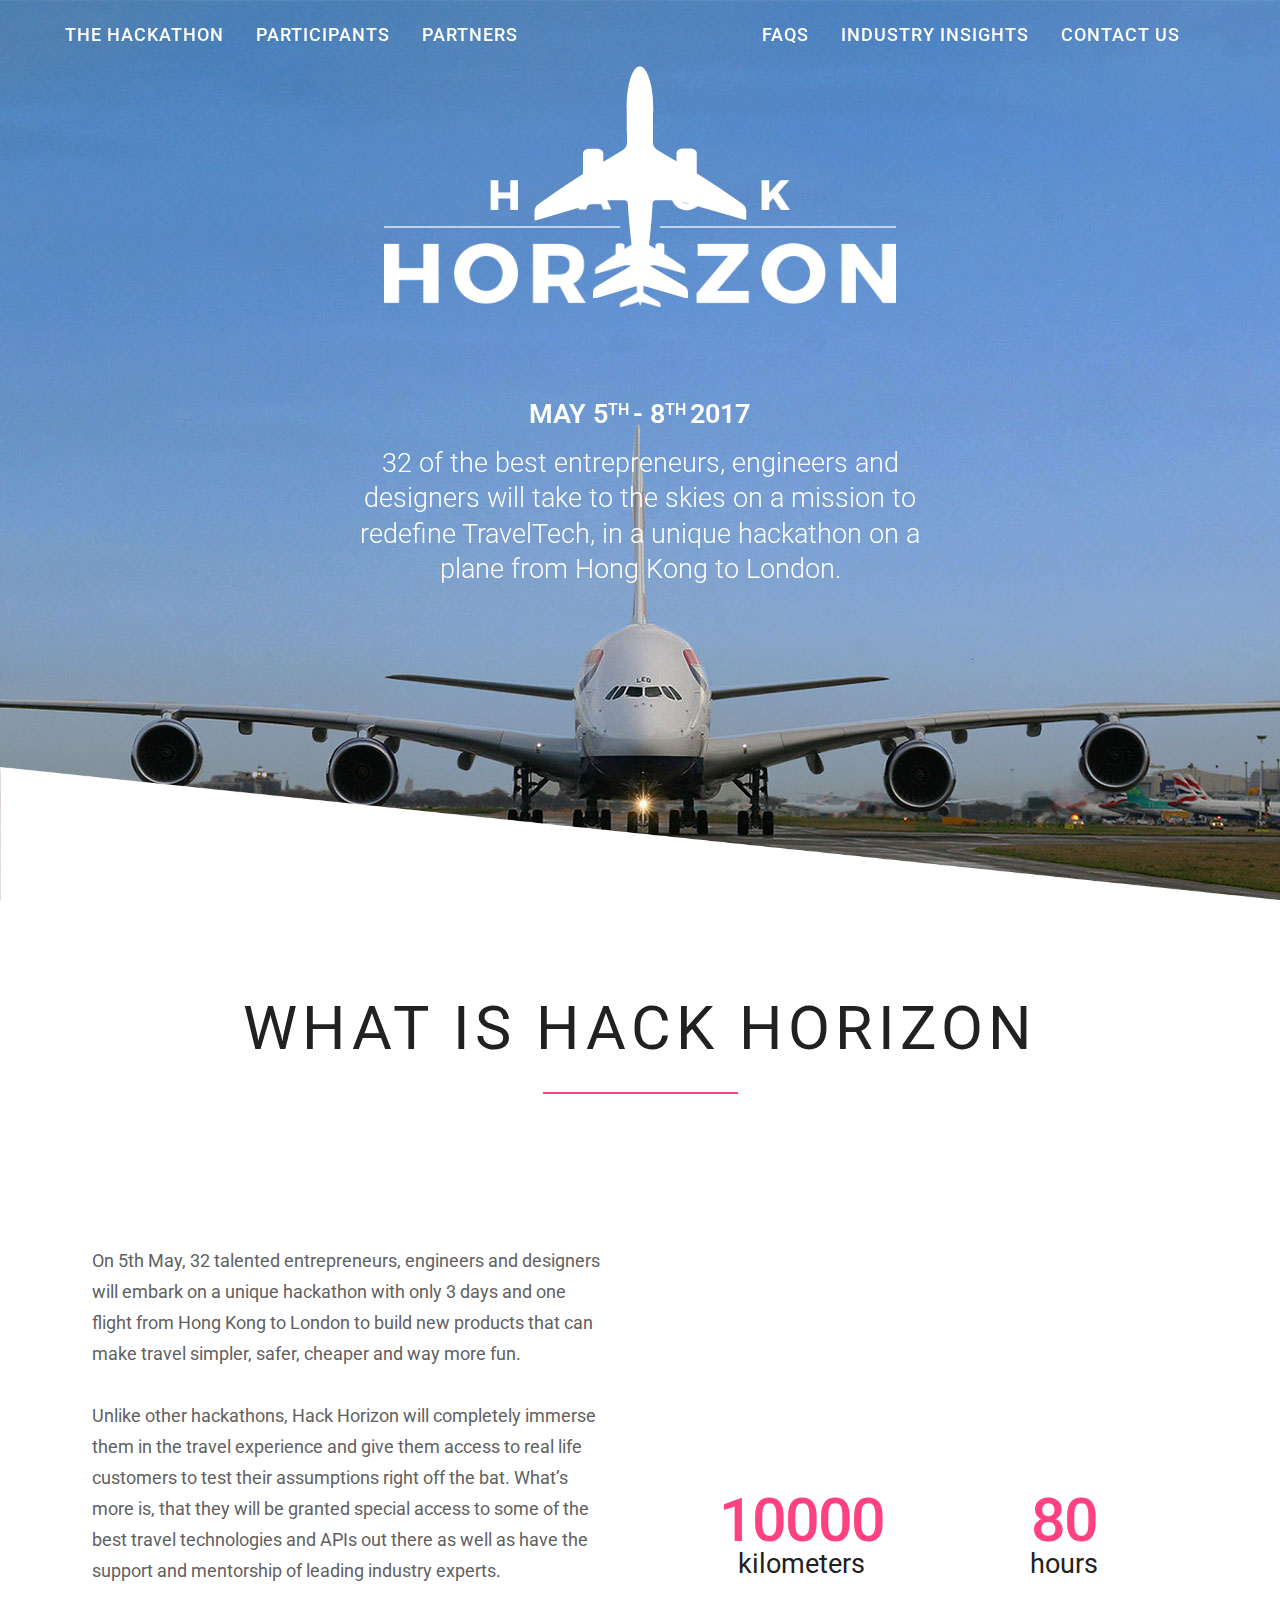
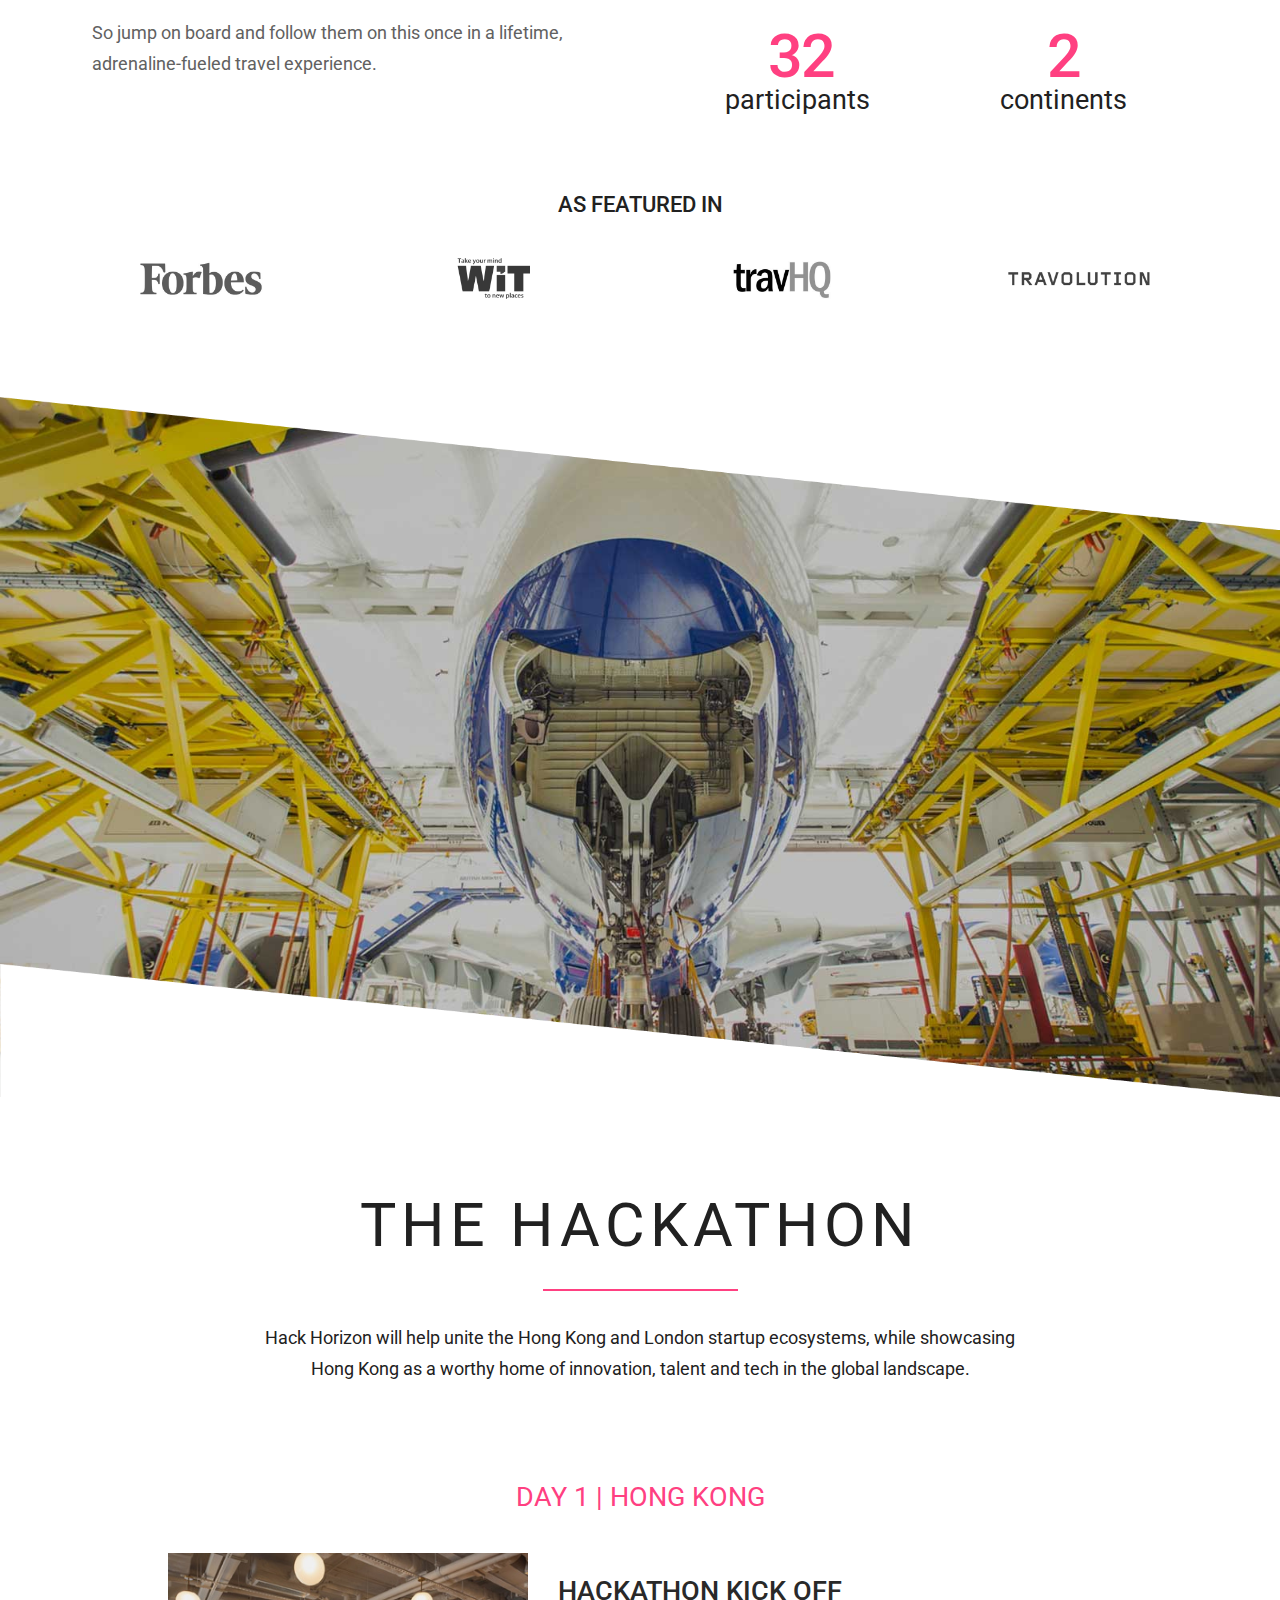
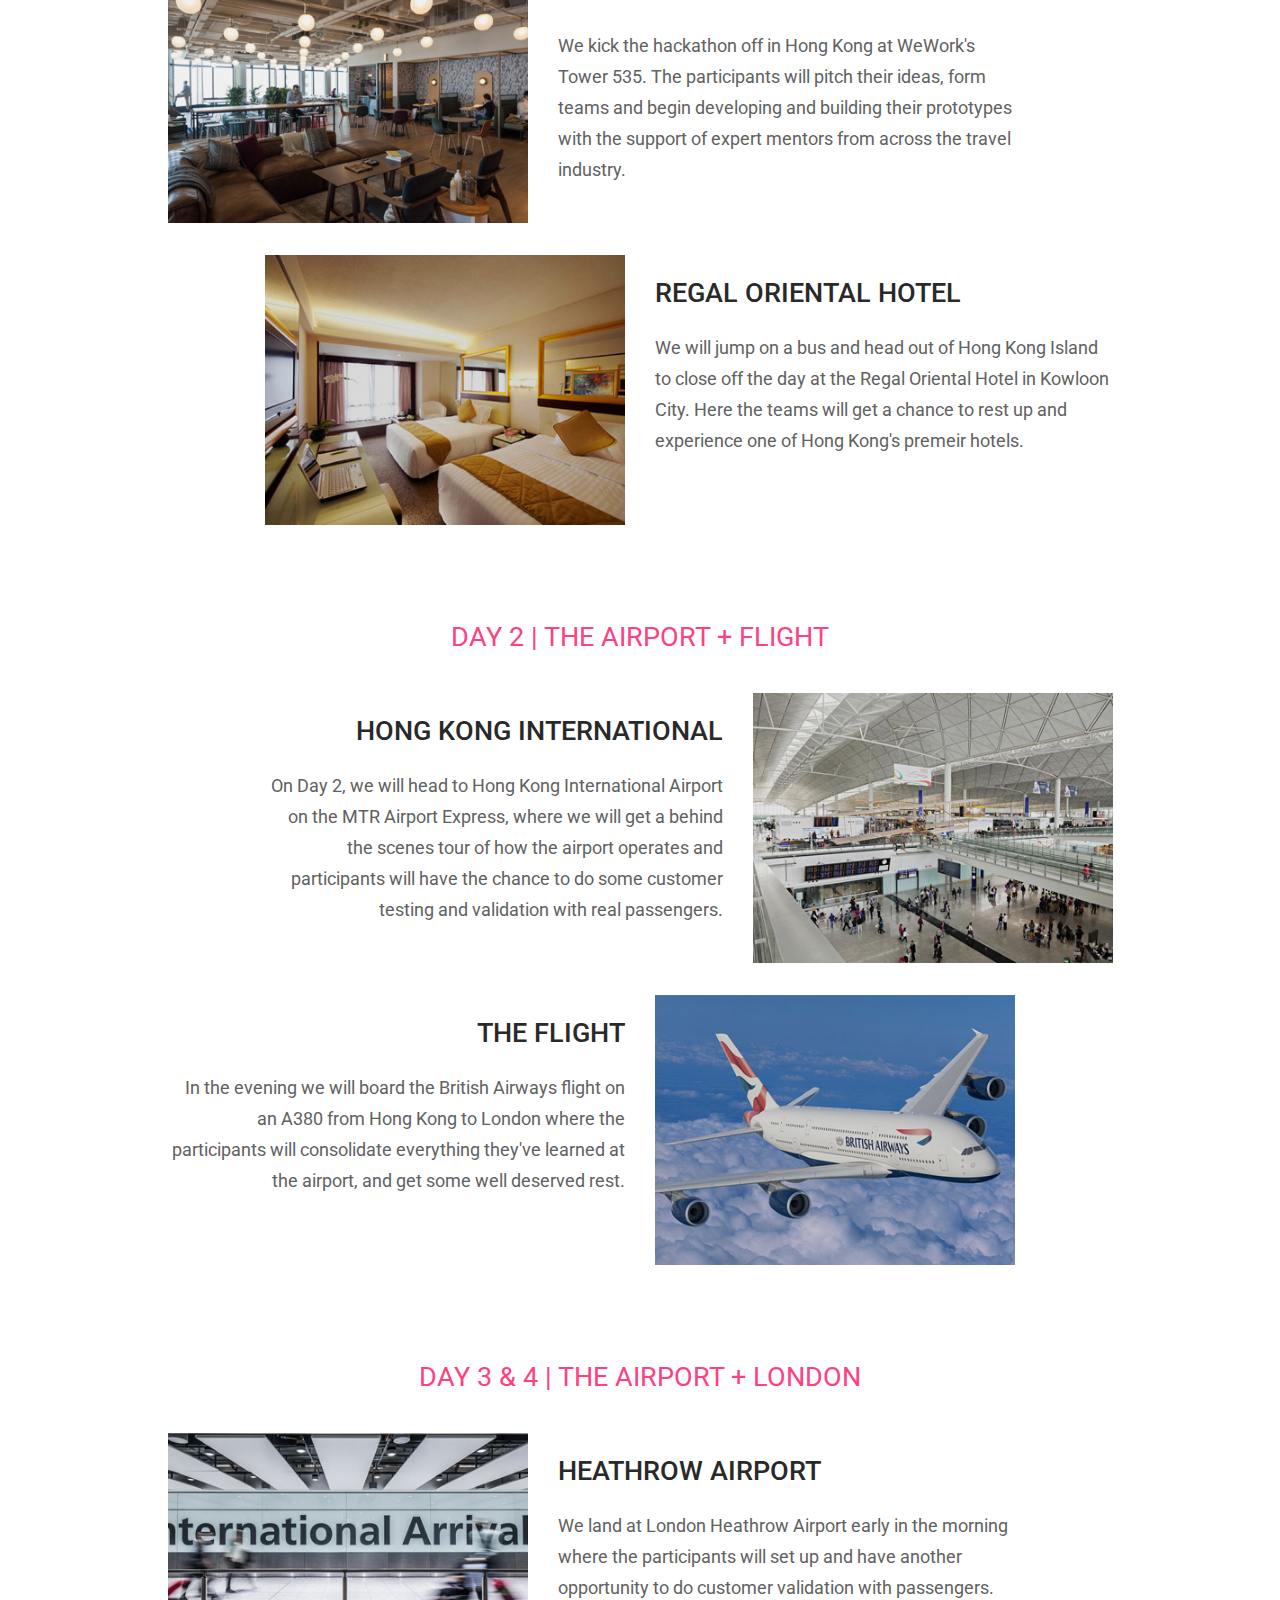
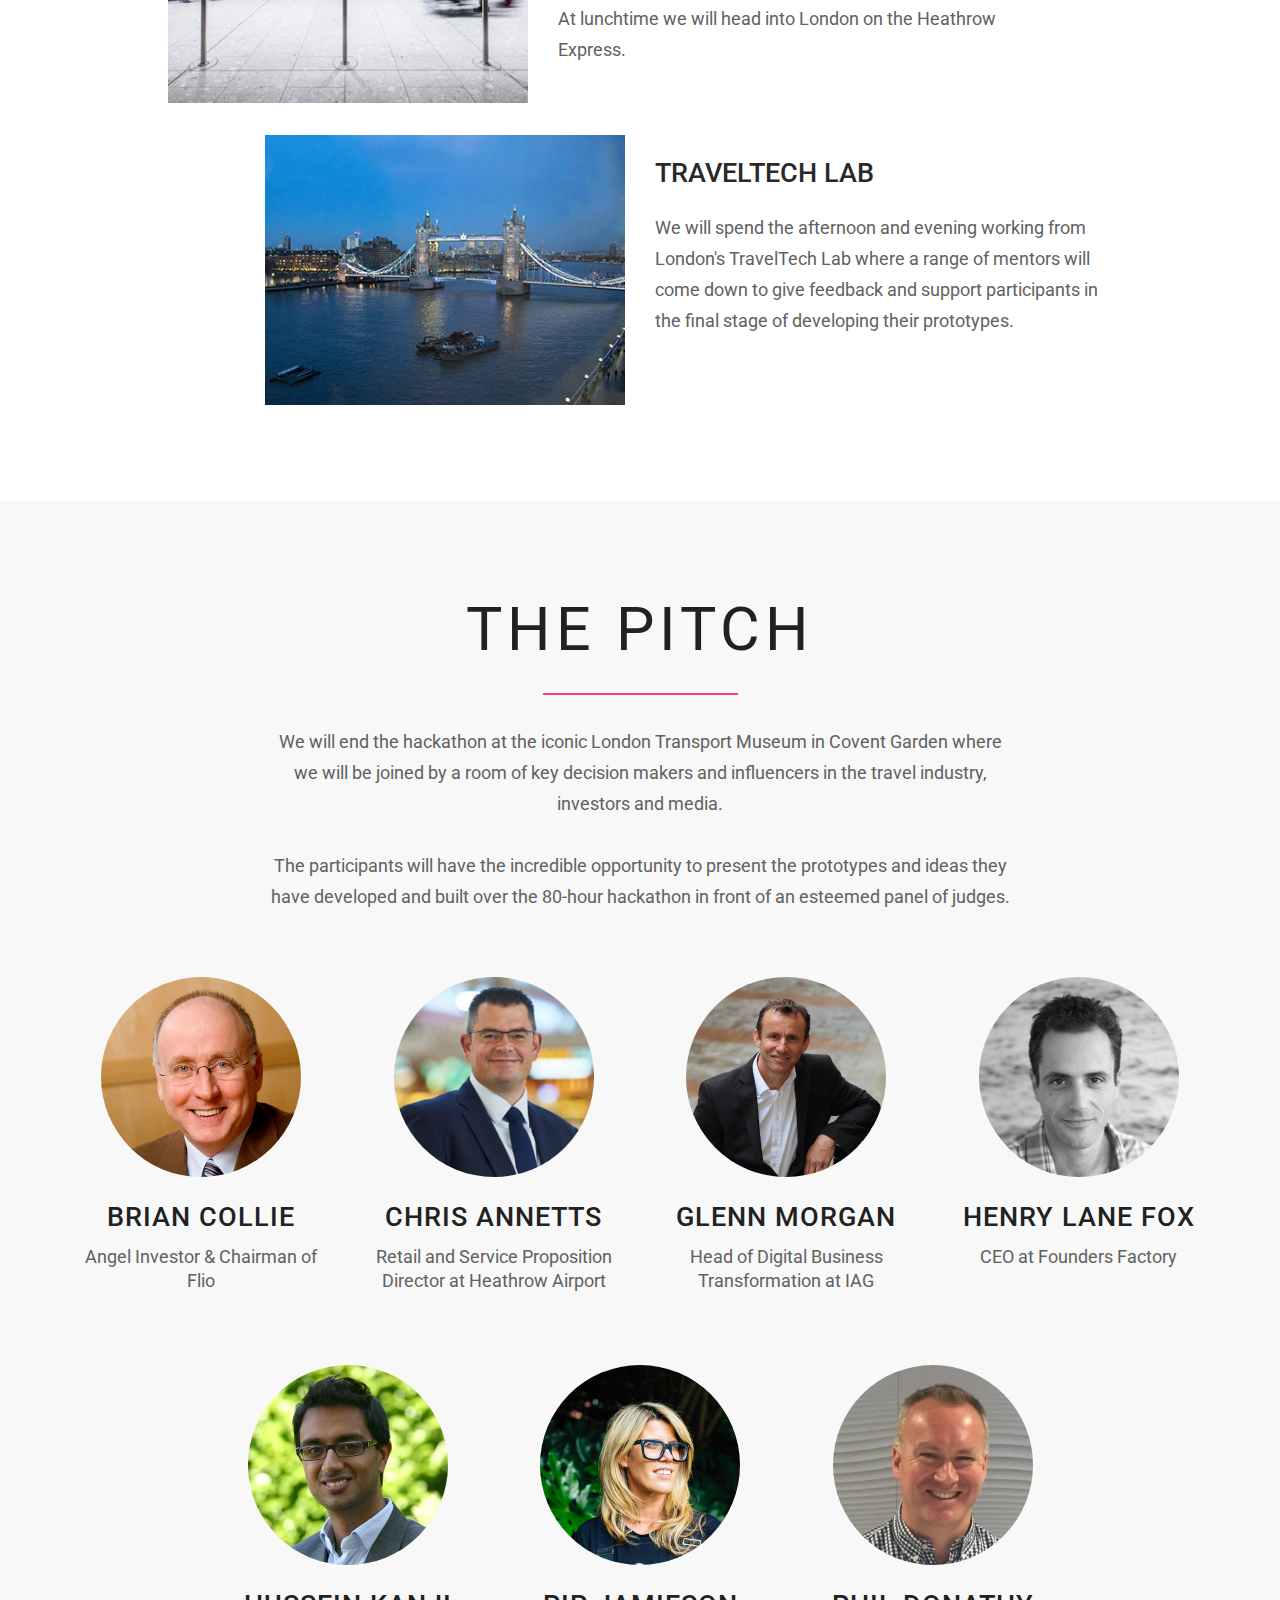
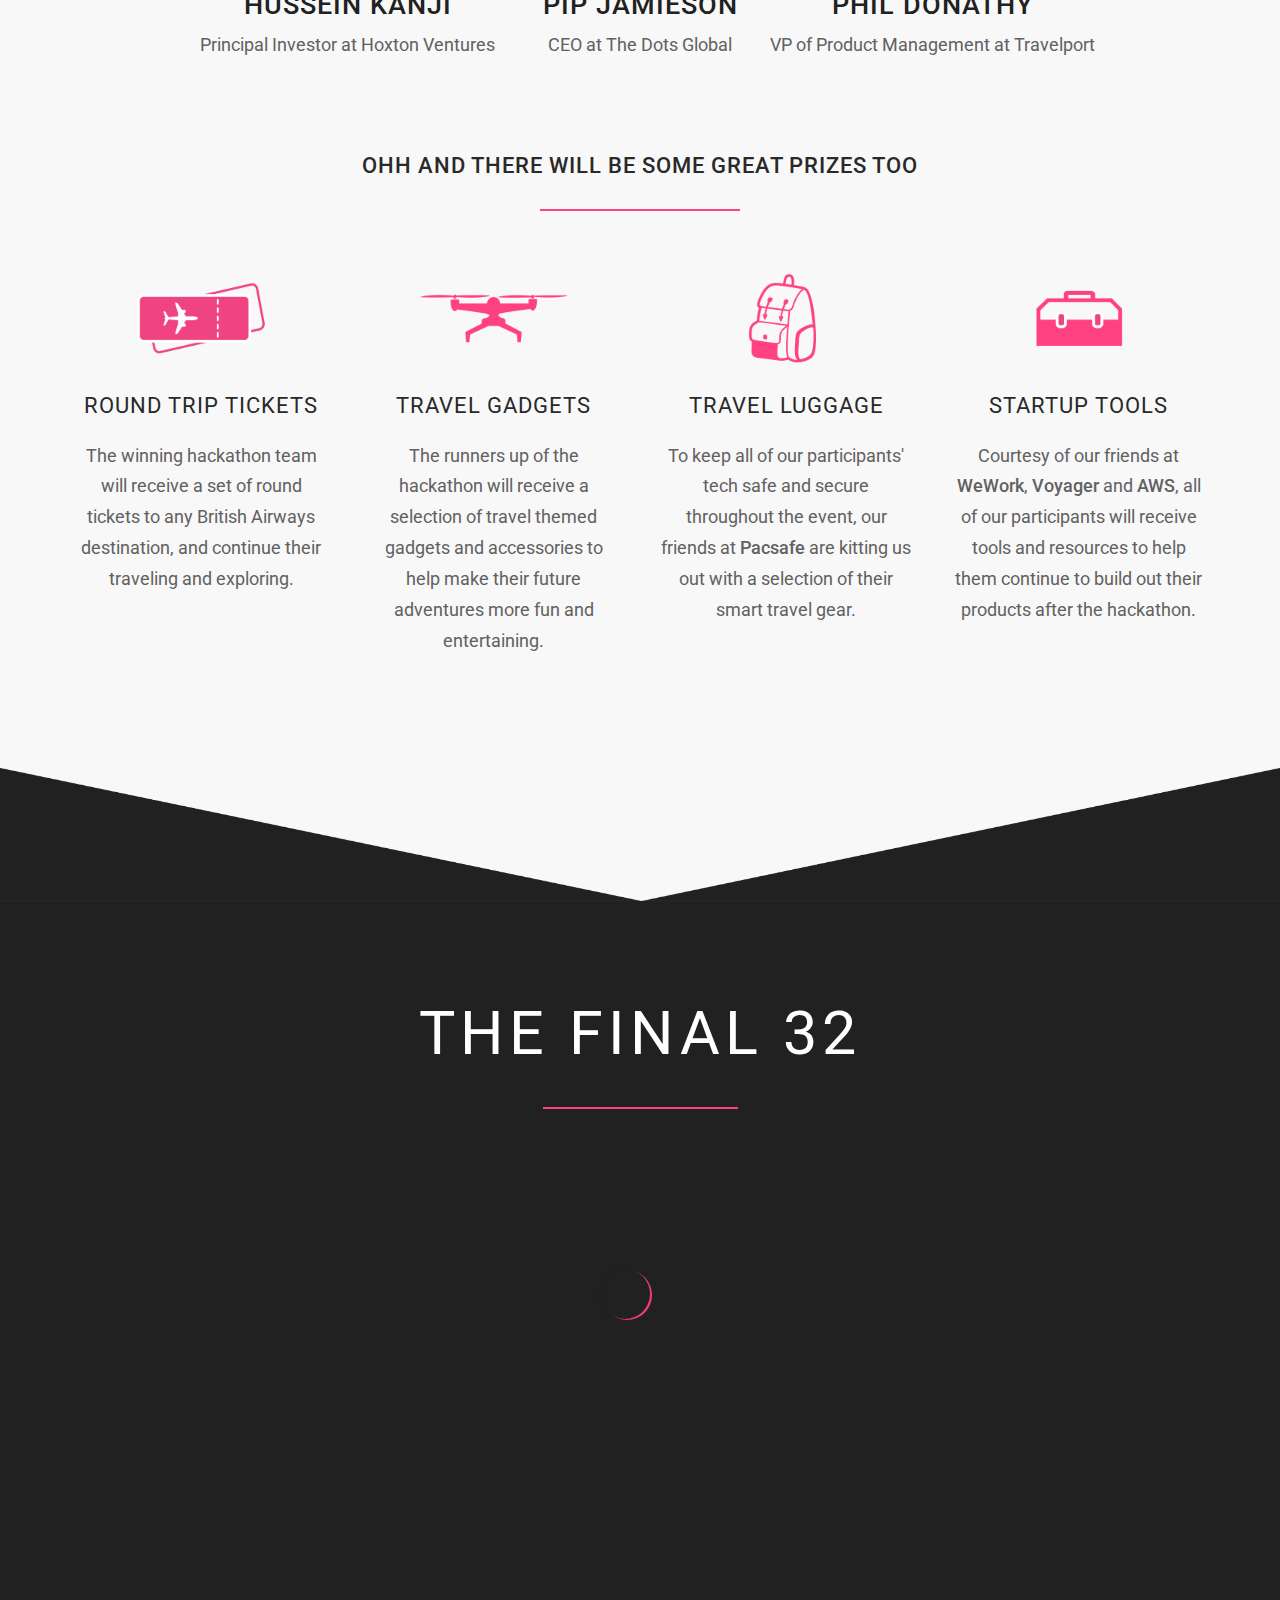
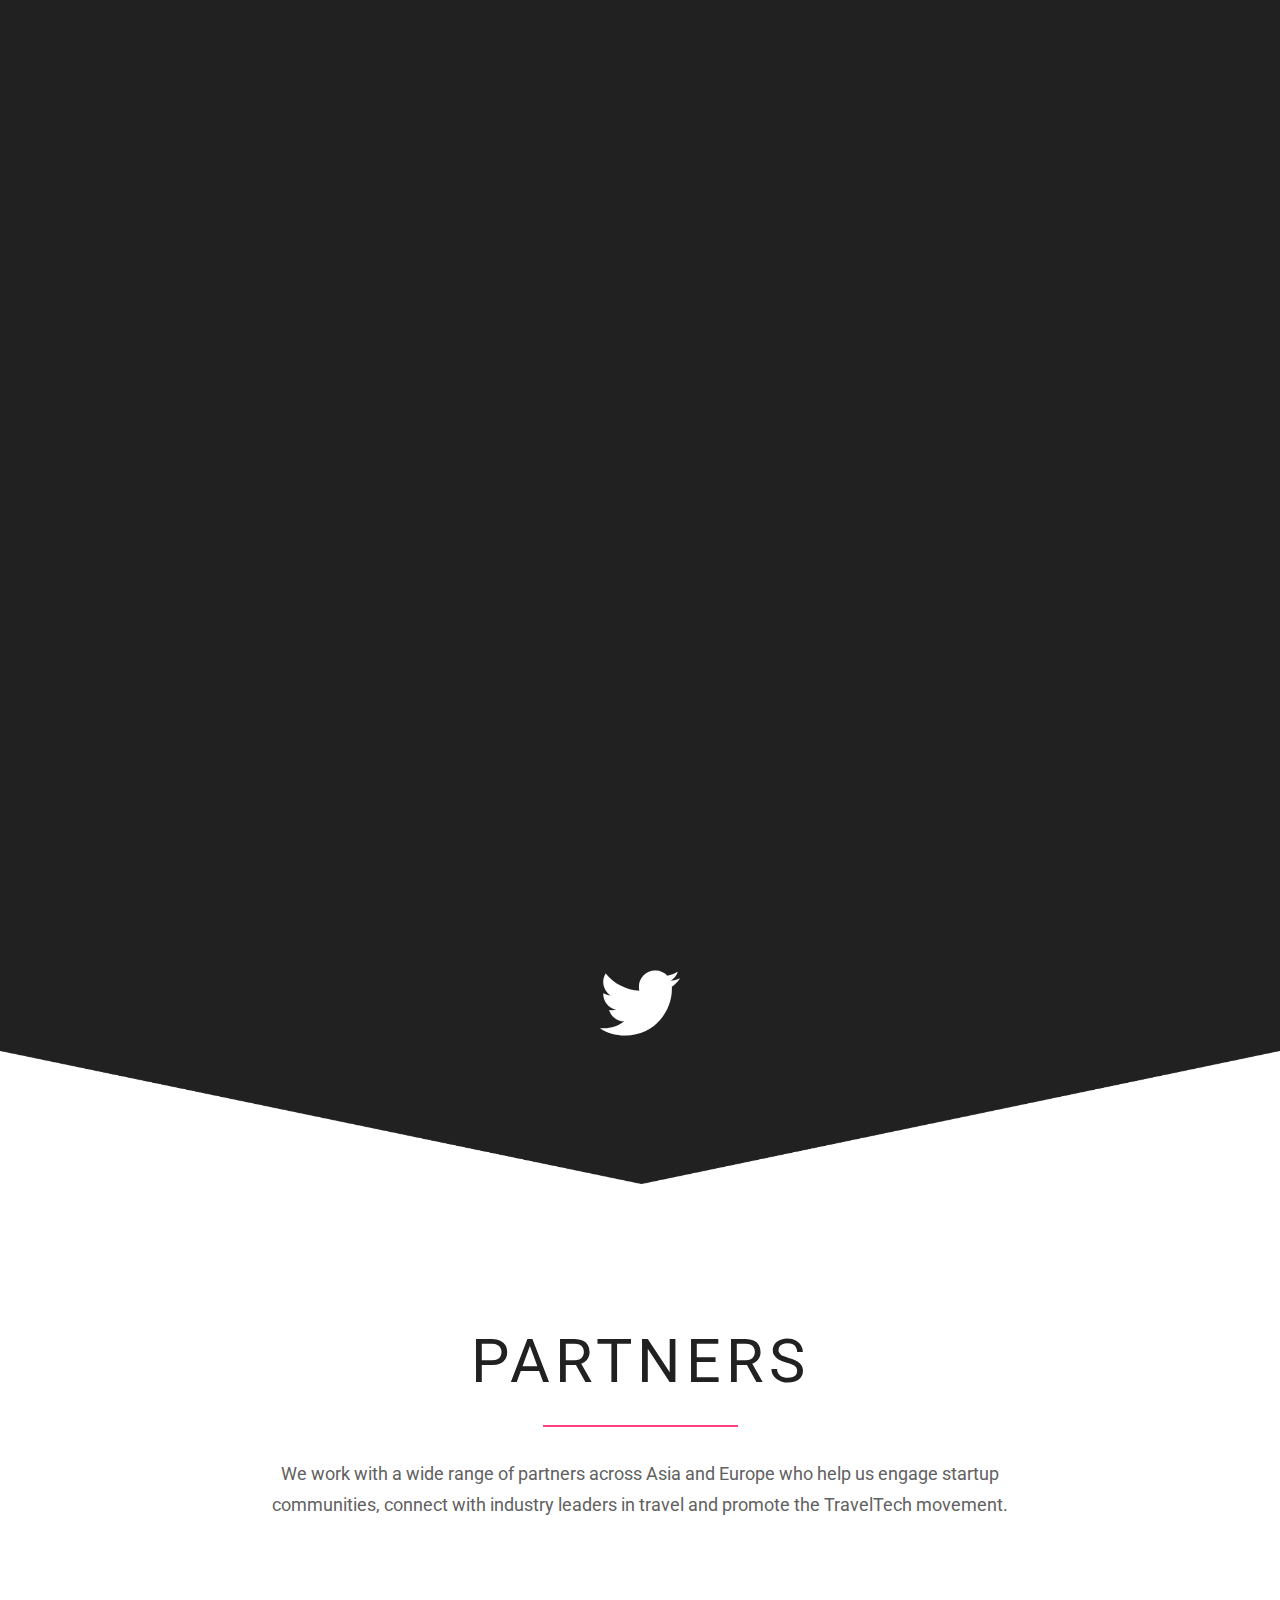
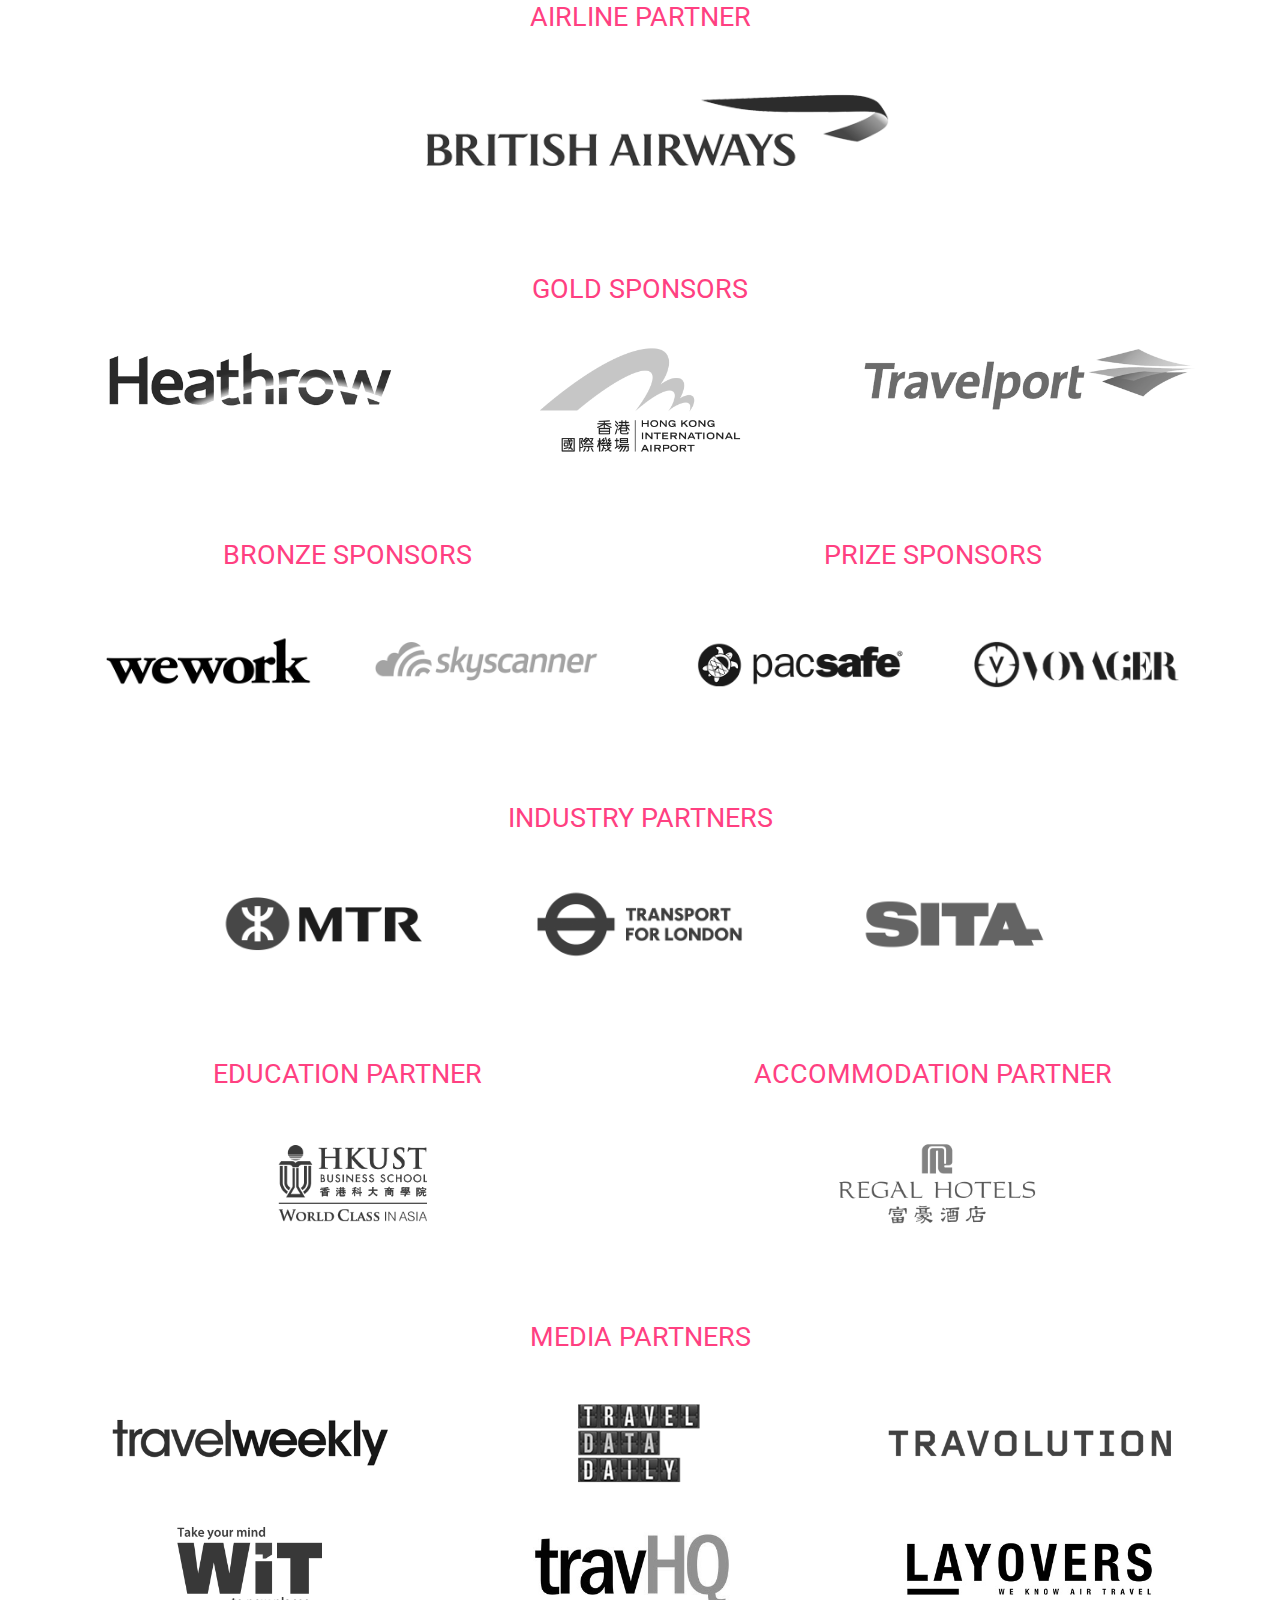
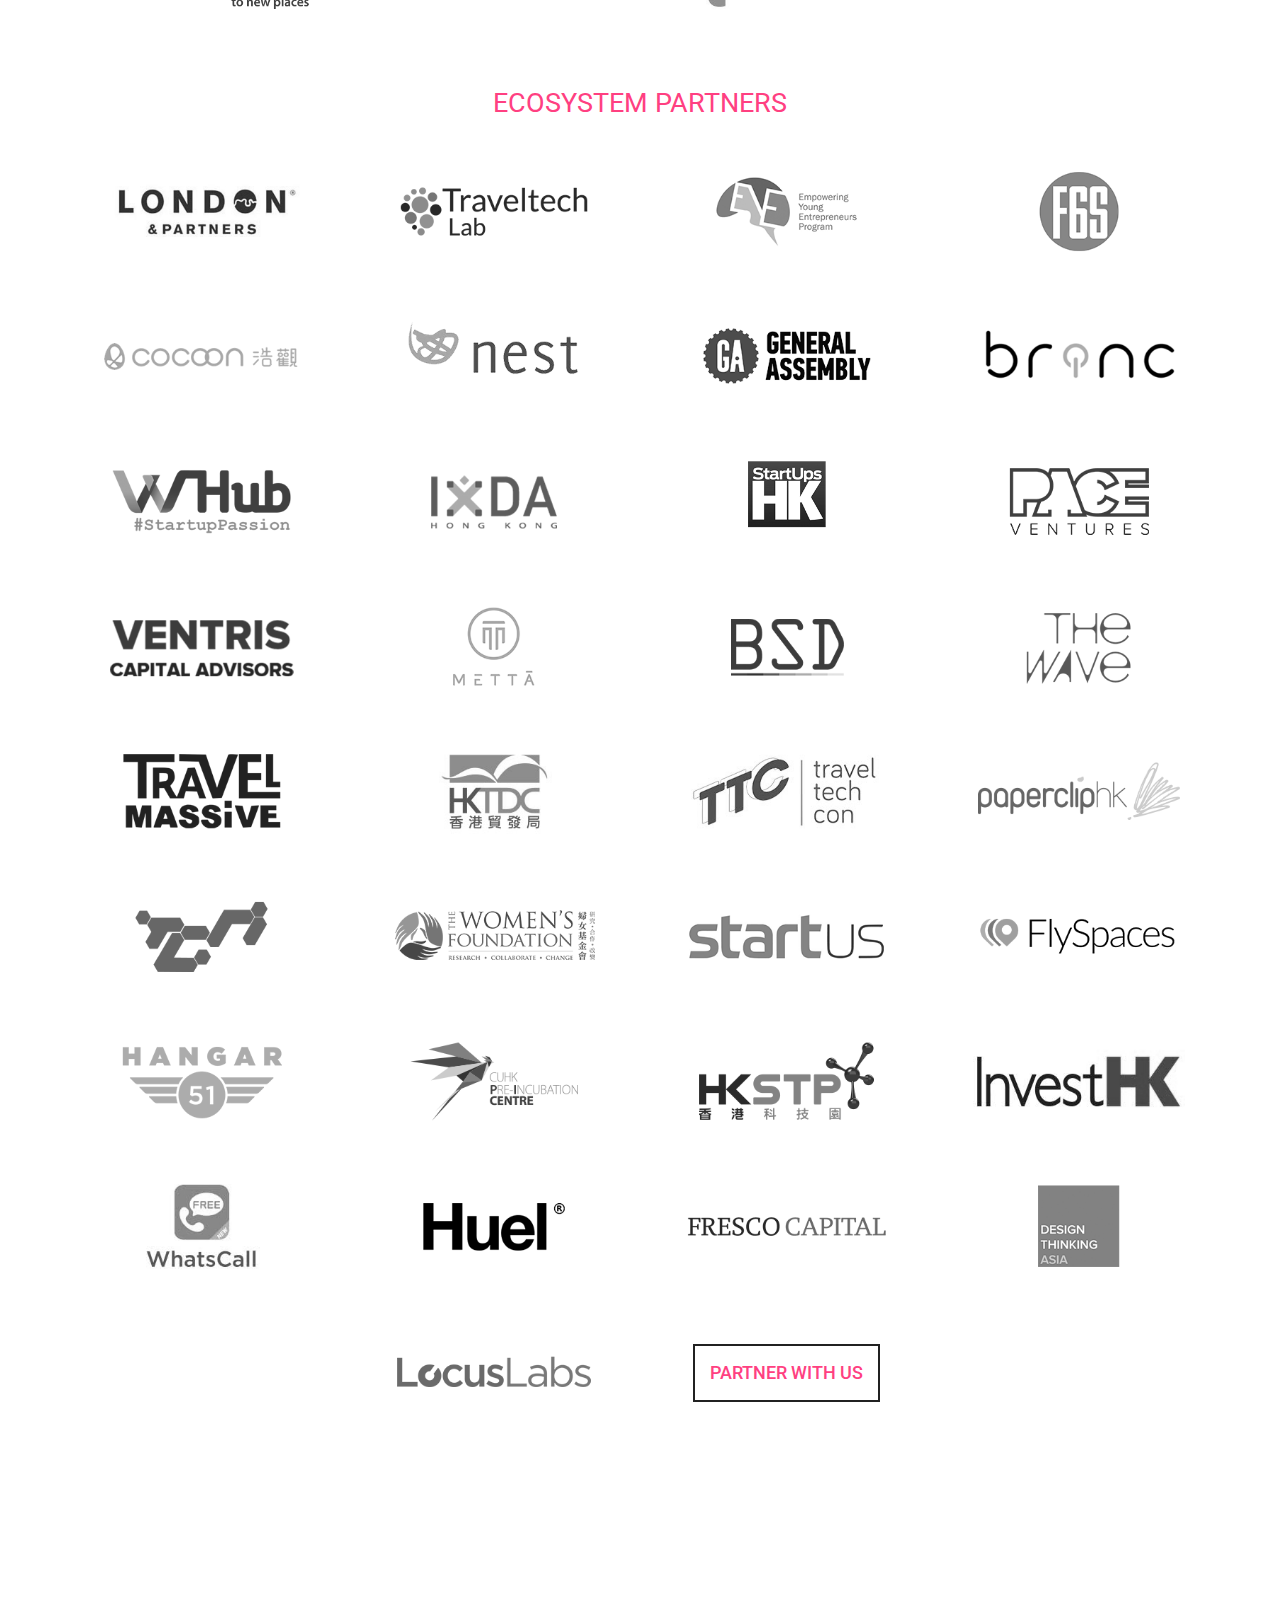
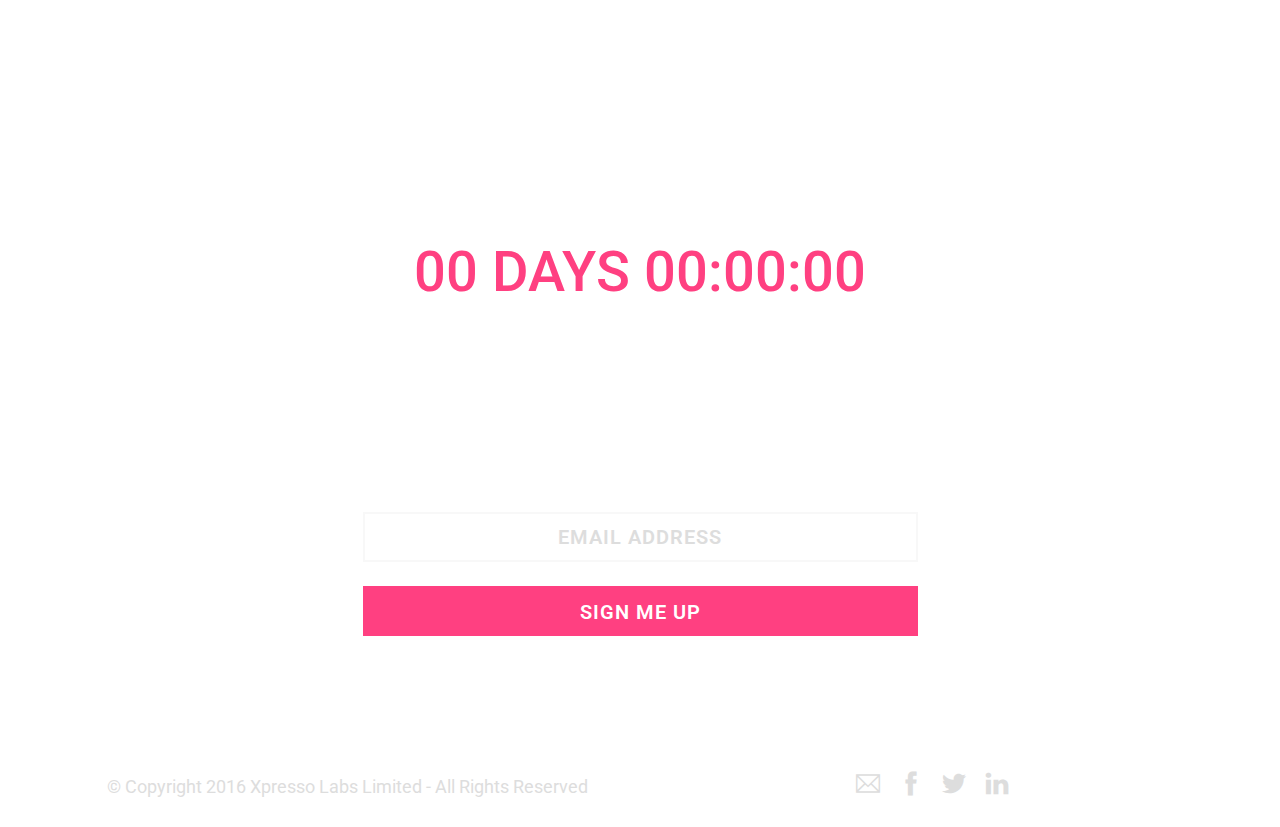
==== commit 09d80430: "Layover's + New Schedule" ====
--- a/index.html
+++ b/index.html
@@ -254,21 +254,21 @@
             <div class="col-md-4 col-md-offset-1"><img alt="Hong Kong" src="img/thehack/hk.jpg"></div>
             <div class="col-md-5 left">
               <h3>Hackathon Kick Off</h3>
-              <p>We will kick the hackathon off in Hong Kong on the first evening with a warm welcome by the team and key partners and sponsors. The participants will pitch ideas, form teams and begin developing and building their prototypes with the support of expert mentors from across the travel industry.</p>
+              <p>We kick the hackathon off in Hong Kong at WeWork's Tower 535. The participants will pitch their ideas, form teams and begin developing and building their prototypes with the support of expert mentors from across the travel industry.</p>
             </div>
           </div>
           <div class="row journey">
             <div class="col-md-4 col-md-offset-2"><img alt="Hong Kong" src="img/thehack/hkexpress.jpg"></div>
             <div class="col-md-5 left">
-              <h3>HK Airport Express</h3>
-              <p>We will close off the day speeding towards Hong Kong International Airport on the Hong Kong Airport Express and set up camp at an airport hotel to get some rest before the flight on Day 2.</p>
+              <h3>Regal Oriental Hotel </h3>
+              <p>We will jump on a bus and head out of Hong Kong Island to close off the day at the Regal Oriental Hotel in Kowloon City. Here the teams will get a chance to rest up and experience one of Hong Kong's premeir hotels.</p>
             </div>
           </div>
           <h2>Day 2 | The Airport + Flight</h2>
           <div class="row journey">                   
             <div class="col-md-5 col-md-offset-2 right">
               <h3>Hong Kong International</h3>
-              <p>On Day 2, we will head to Hong Kong International Airport, where we will get a behind the scenes tour of how the airport operates and participants will have the chance to do some customer testing and validation with real passengers.</p>
+              <p>On Day 2, we will head to Hong Kong International Airport on the MTR Airport Express, where we will get a behind the scenes tour of how the airport operates and participants will have the chance to do some customer testing and validation with real passengers.</p>
             </div>
             <div class="col-md-4"><img alt="Hong Kong" src="img/thehack/airport.jpg"></div>
           </div>
@@ -685,8 +685,9 @@
             <div class="col-sm-4 col-xs-6 partner_logo media"><a target="_blank" href="http://www.travelweekly.co.uk/"><img alt="Travel Weekly" src="img/logos/travelweekly.png"></a></div>
             <div class="col-sm-4 col-xs-6 partner_logo media"><a target="_blank" href="https://www.traveldatadaily.com/"><img alt="Travel Data Daily" src="img/logos/tdd.png"></a></div>
             <div class="col-sm-4 col-xs-6 partner_logo media"><a target="_blank" href="http://www.travolution.com/"><img alt="Travolution" src="img/logos/travolution.png"></a></div>
-            <div class="col-sm-4 col-sm-offset-2 col-xs-6 partner_logo media"><a target="_blank" href="http://www.webintravel.com/"><img alt="Web In Travel" src="img/logos/wit.png"></a></div>
+            <div class="col-sm-4 col-xs-6 partner_logo media"><a target="_blank" href="http://www.webintravel.com/"><img alt="Web In Travel" src="img/logos/wit.png"></a></div>
             <div class="col-sm-4 col-xs-6 partner_logo media"><a target="_blank" href="https://www.travhq.com/"><img alt="TravHQ" src="img/logos/travhq.jpg"></a></div>
+            <div class="col-sm-4 col-xs-6 partner_logo media"><a target="_blank" href="http://www.layovers.to/"><img alt="Layovers" src="img/logos/layovers.jpg"></a></div>
           </div>
           <div class="row">
             <div class="col-sm-6 col-sm-offset-3">
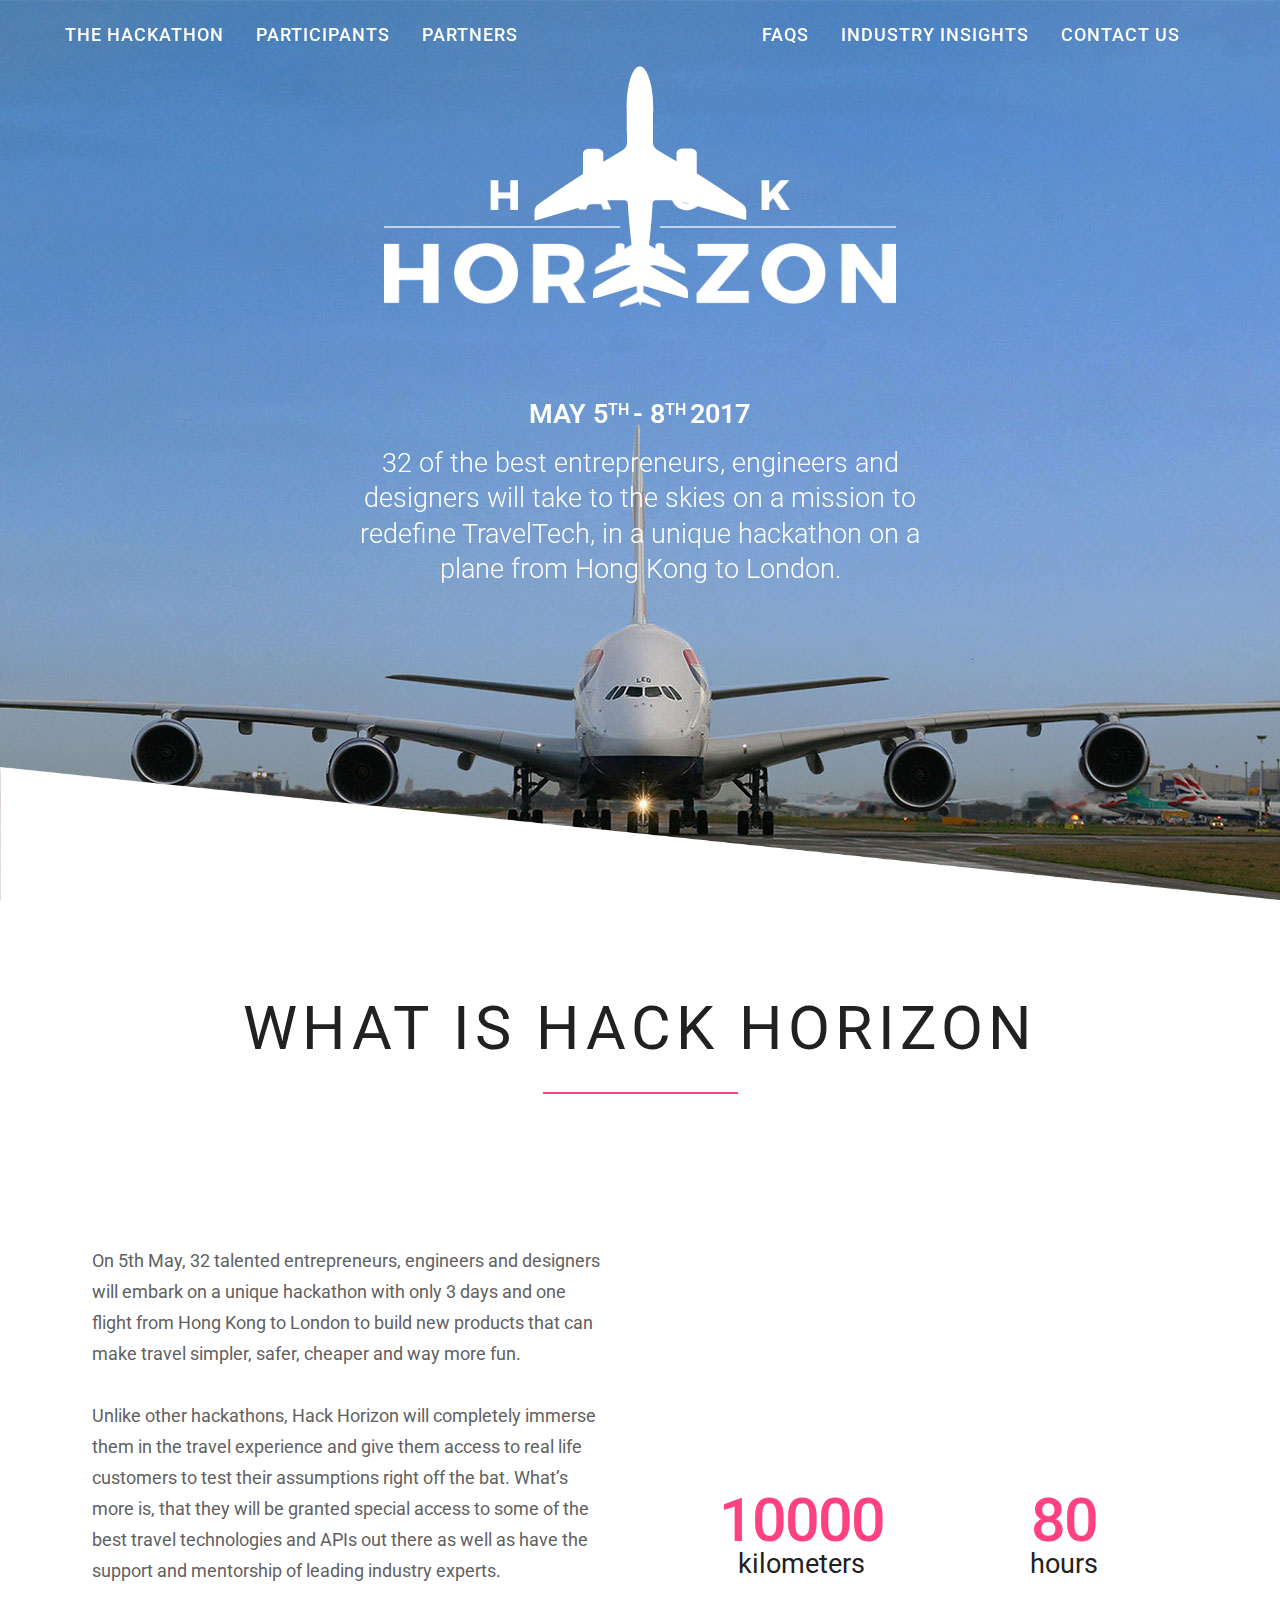
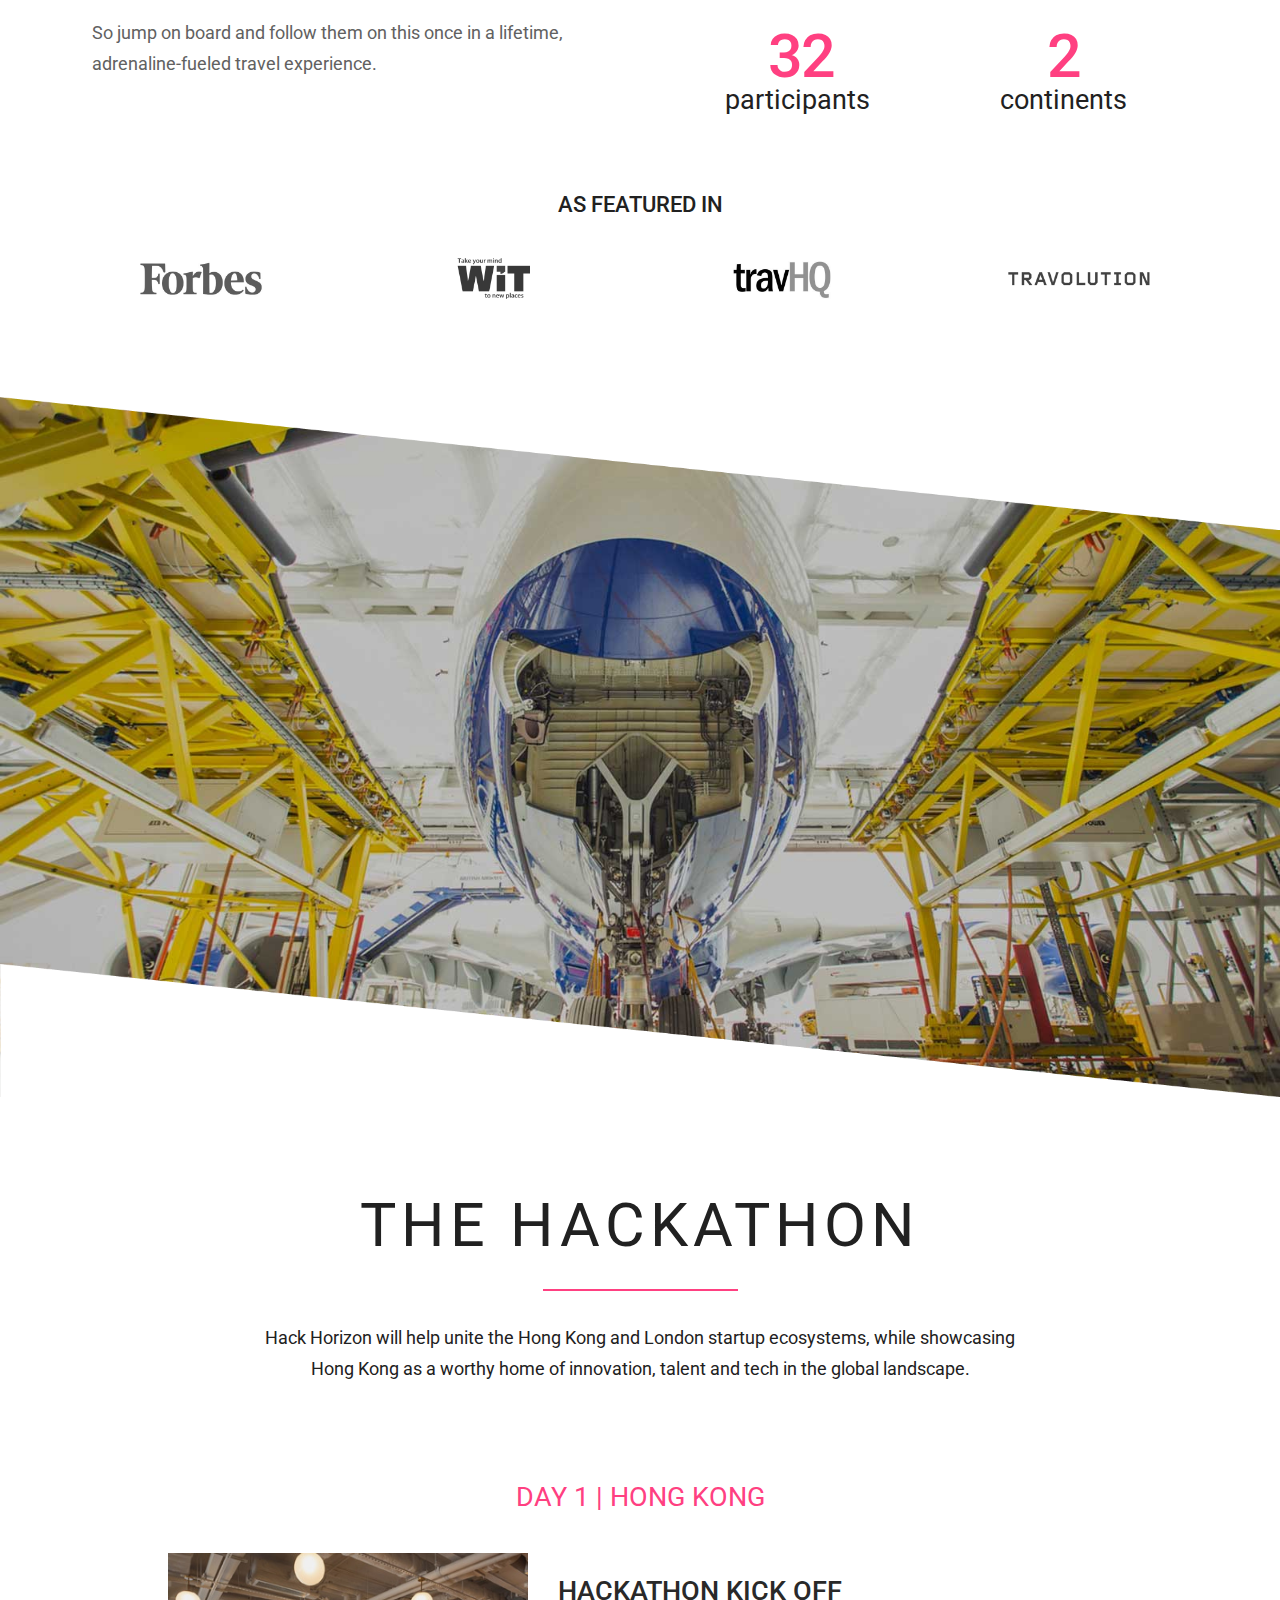
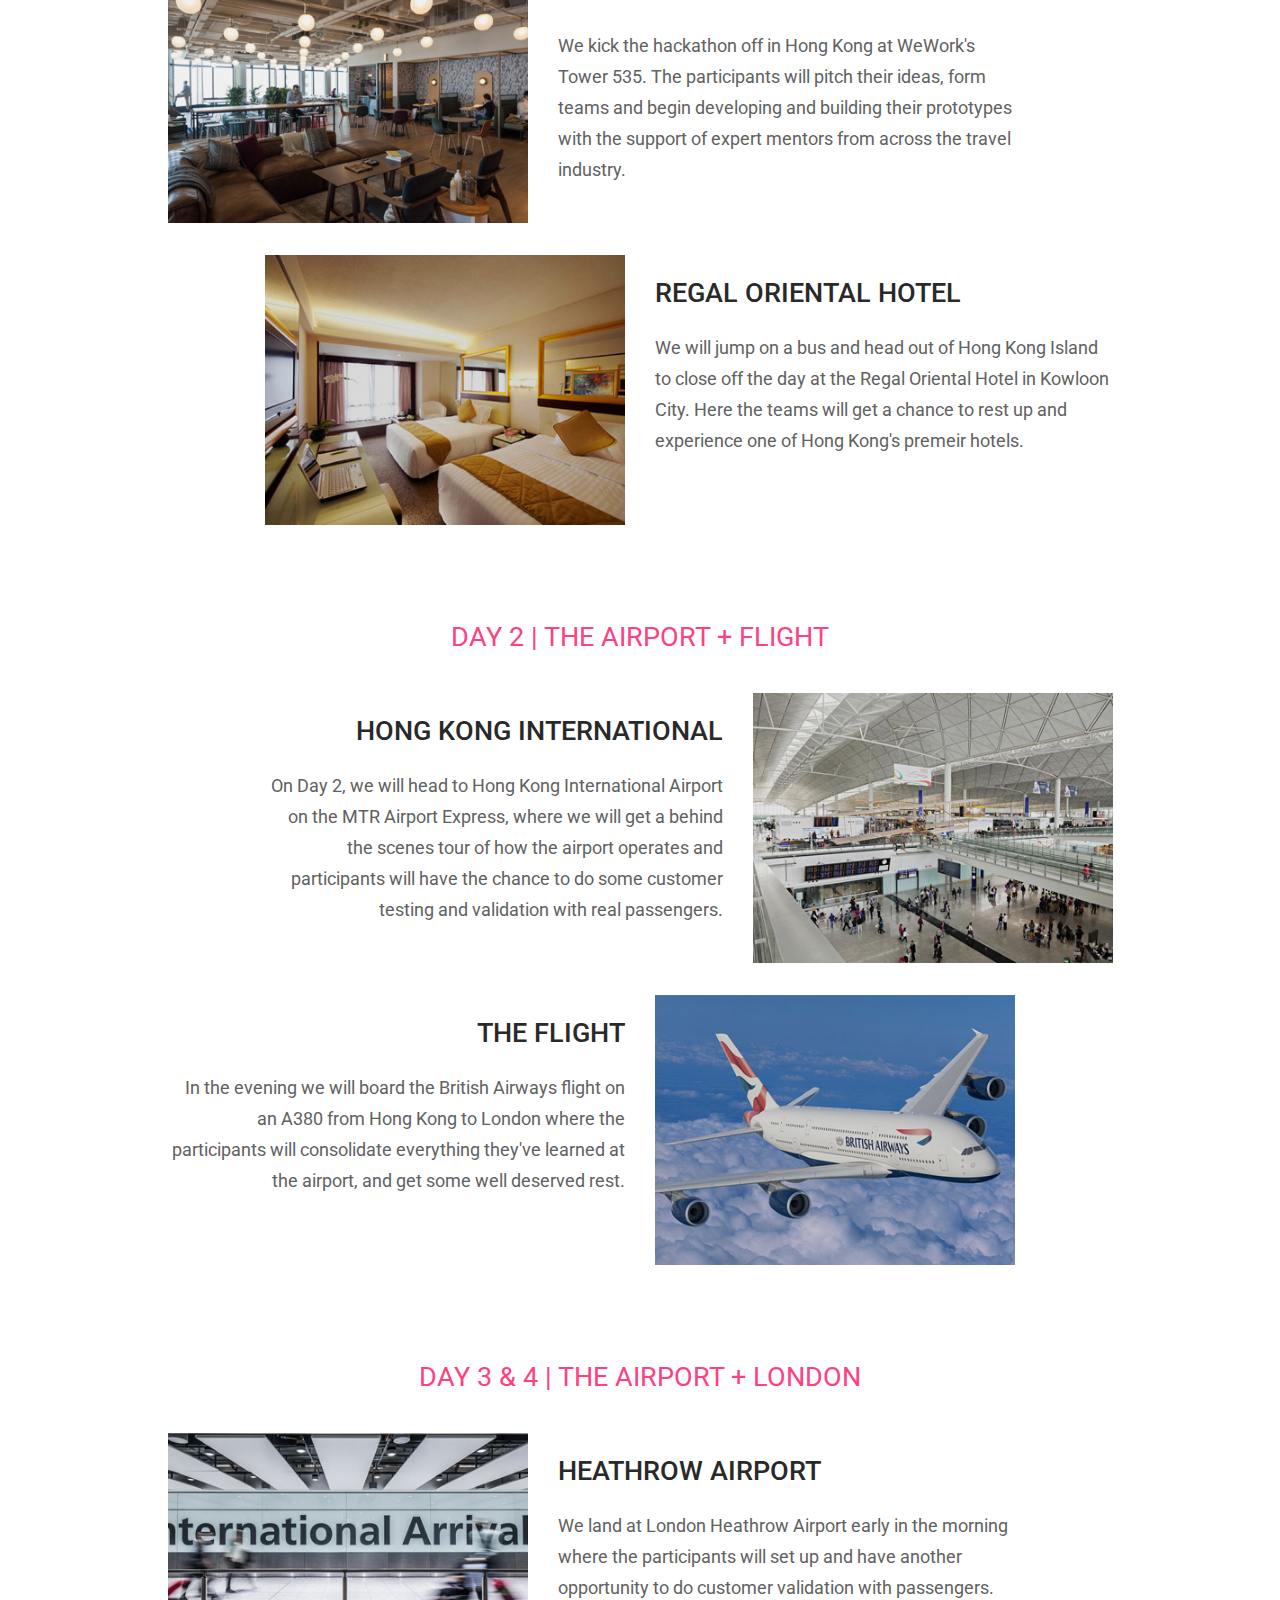
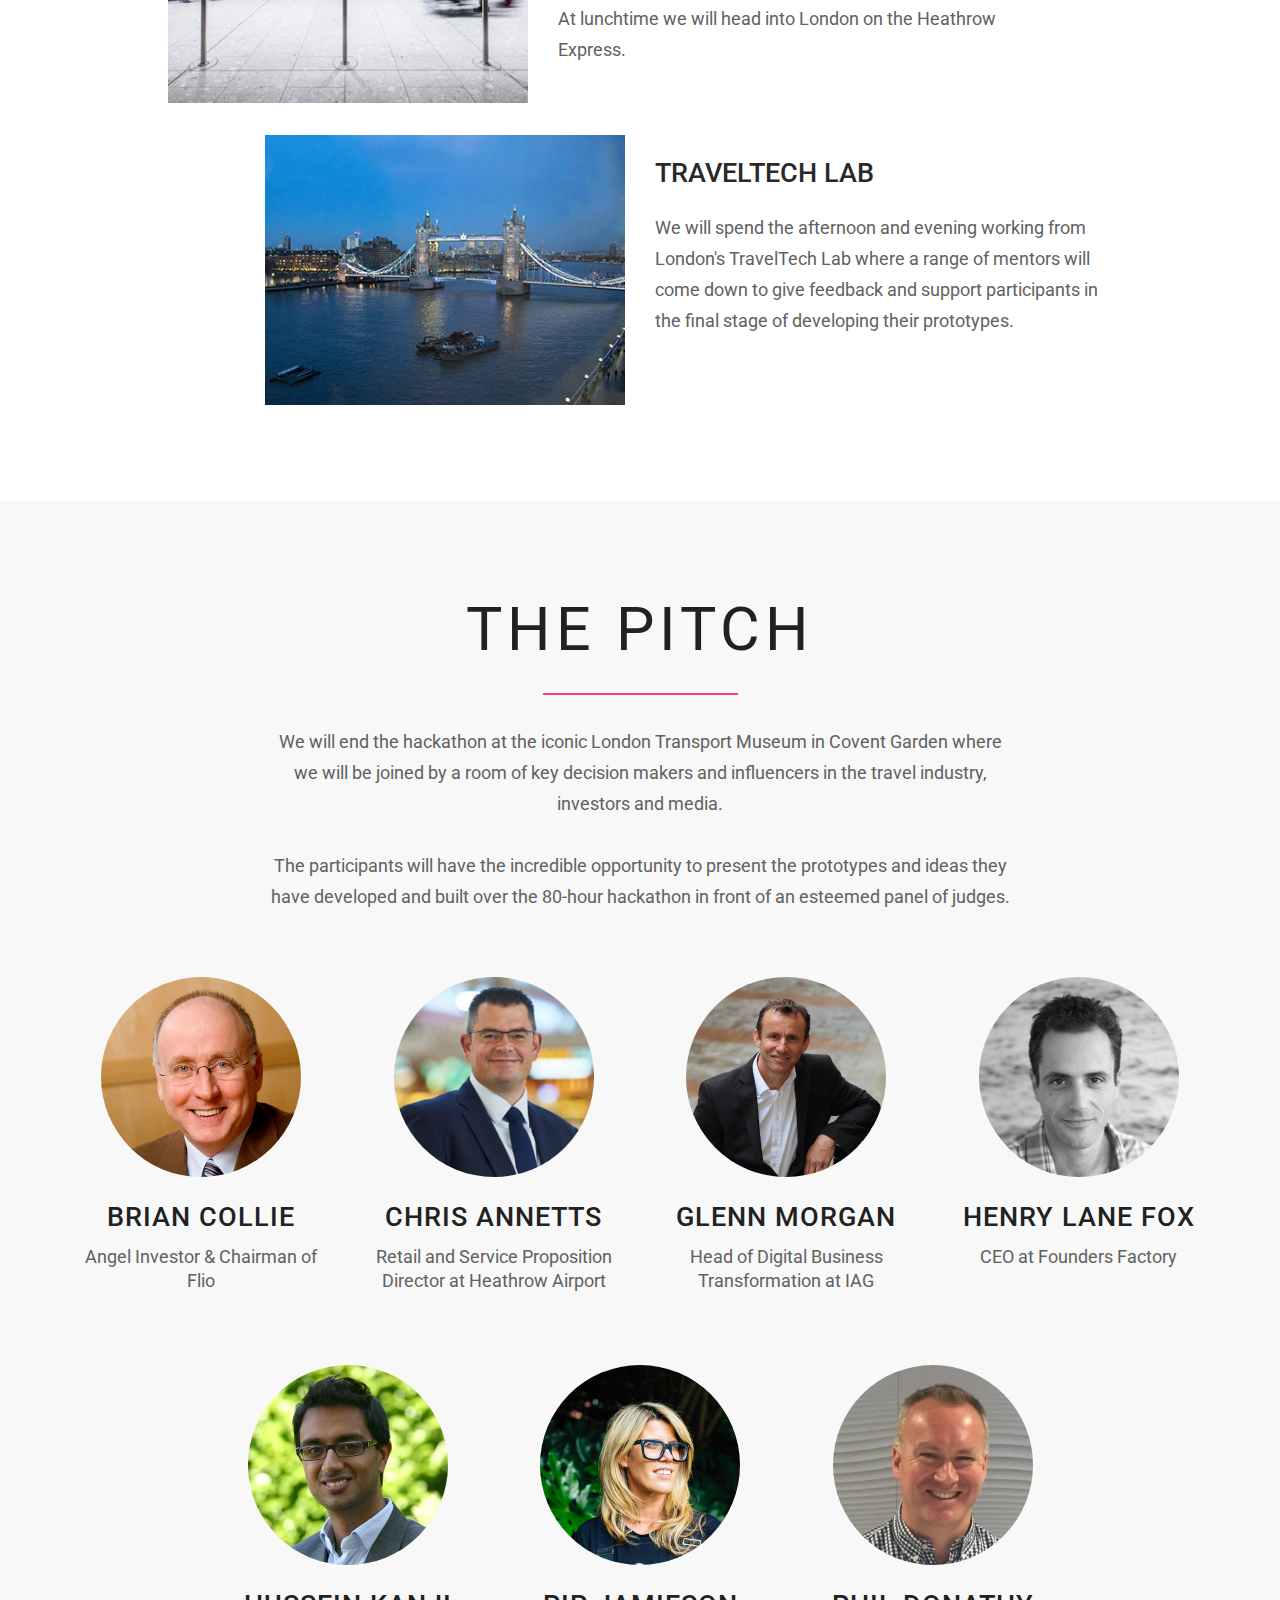
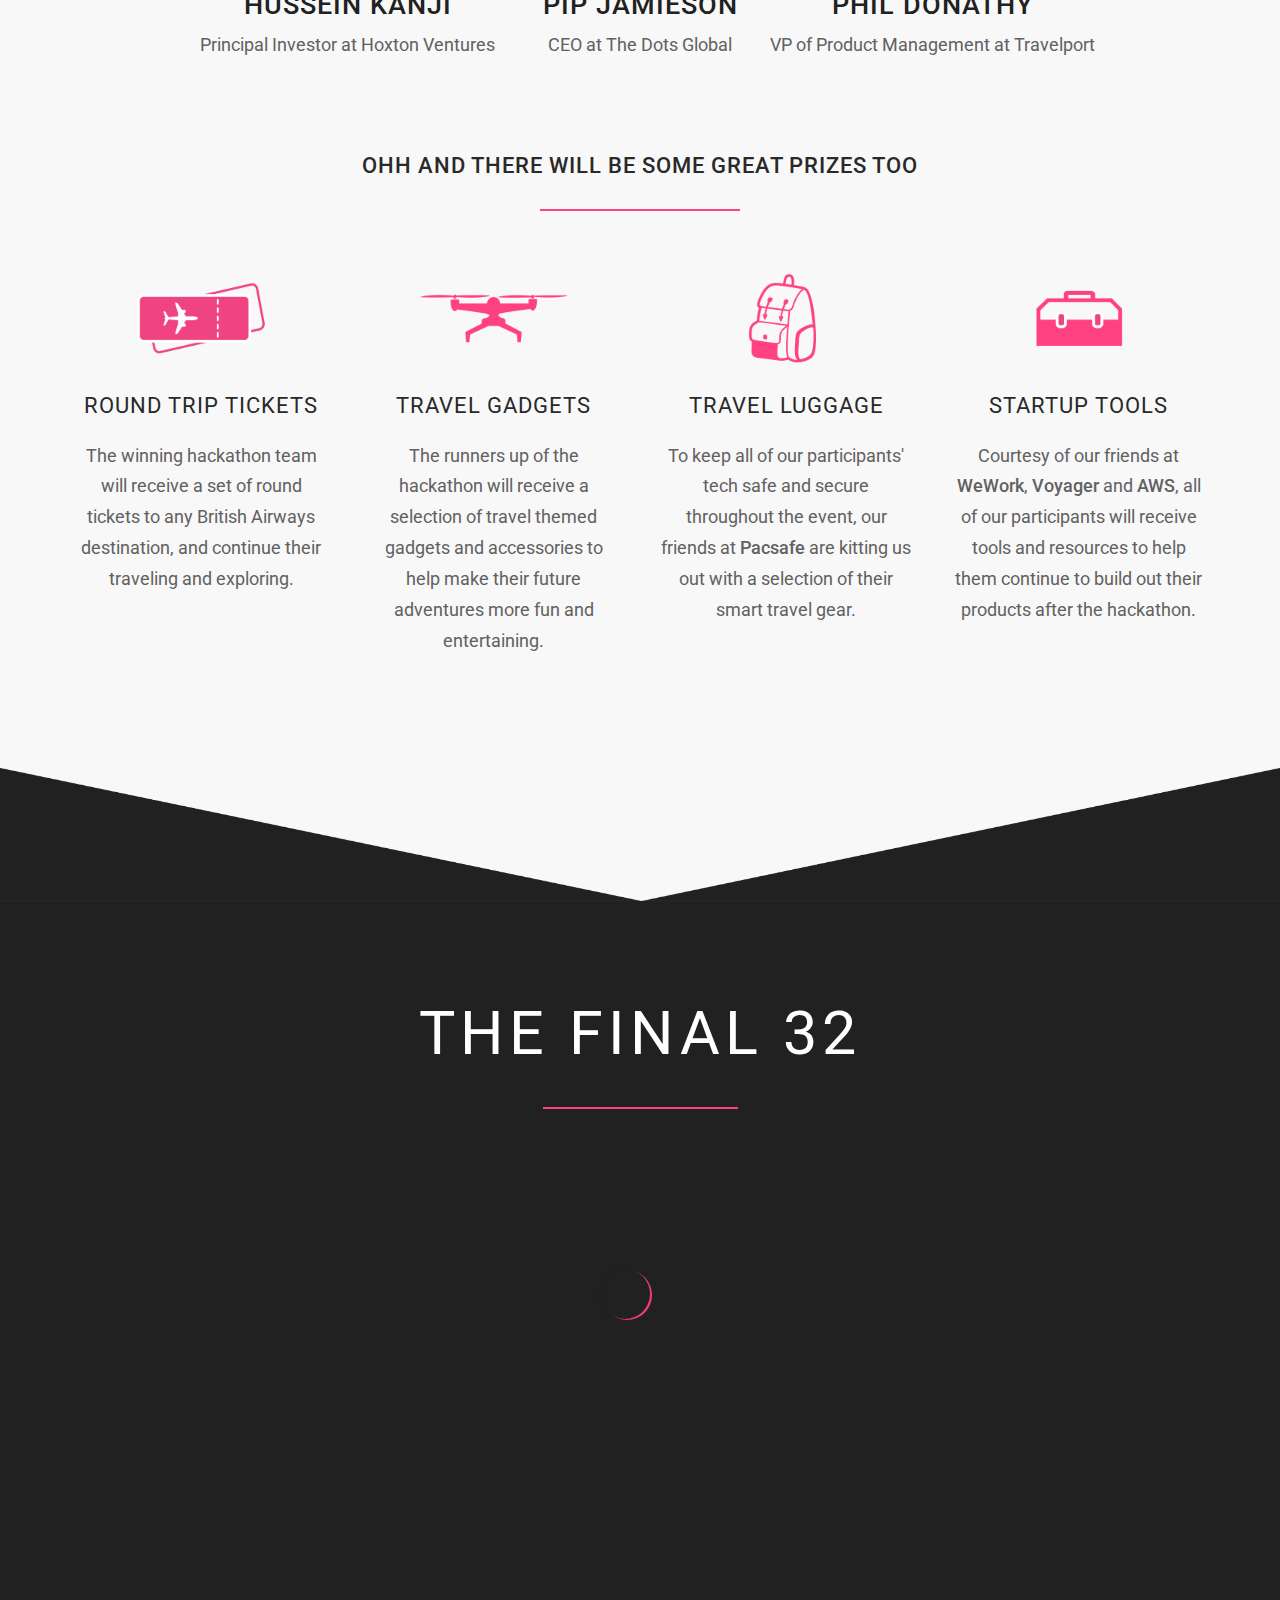
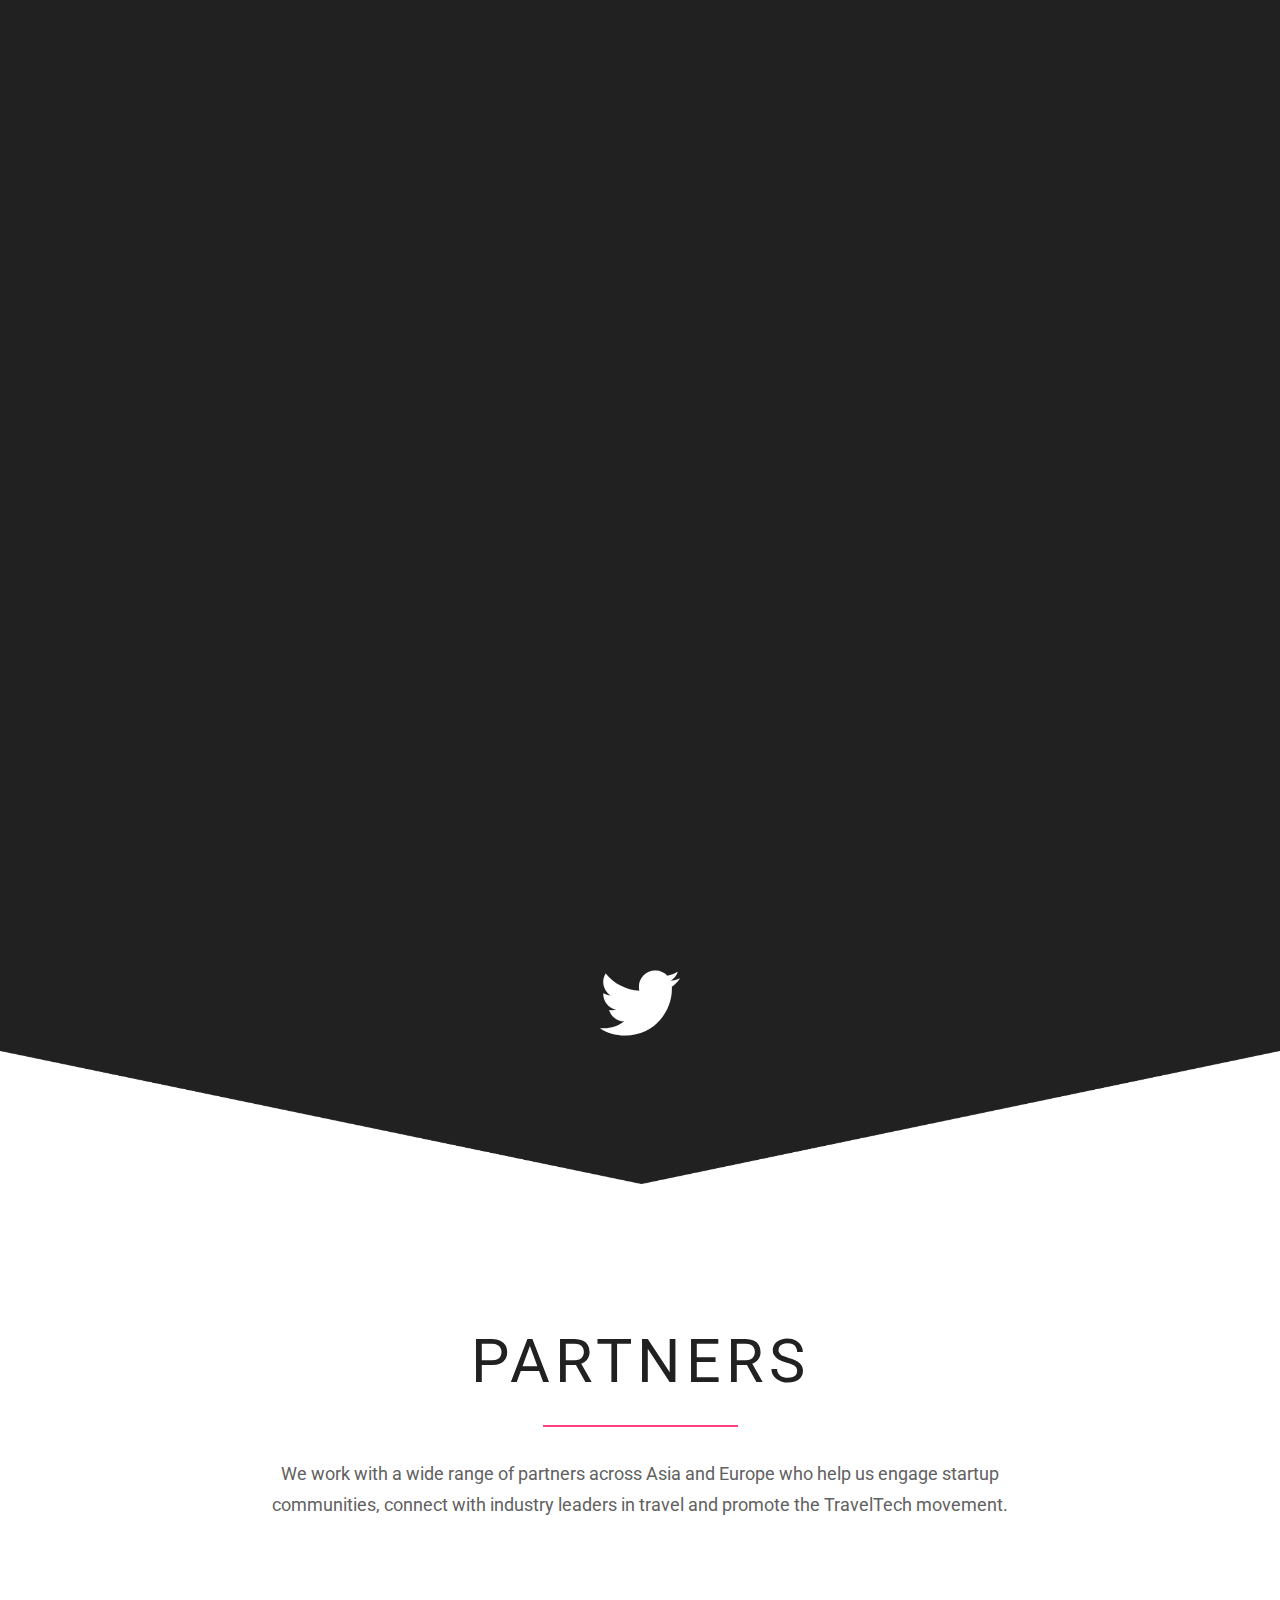
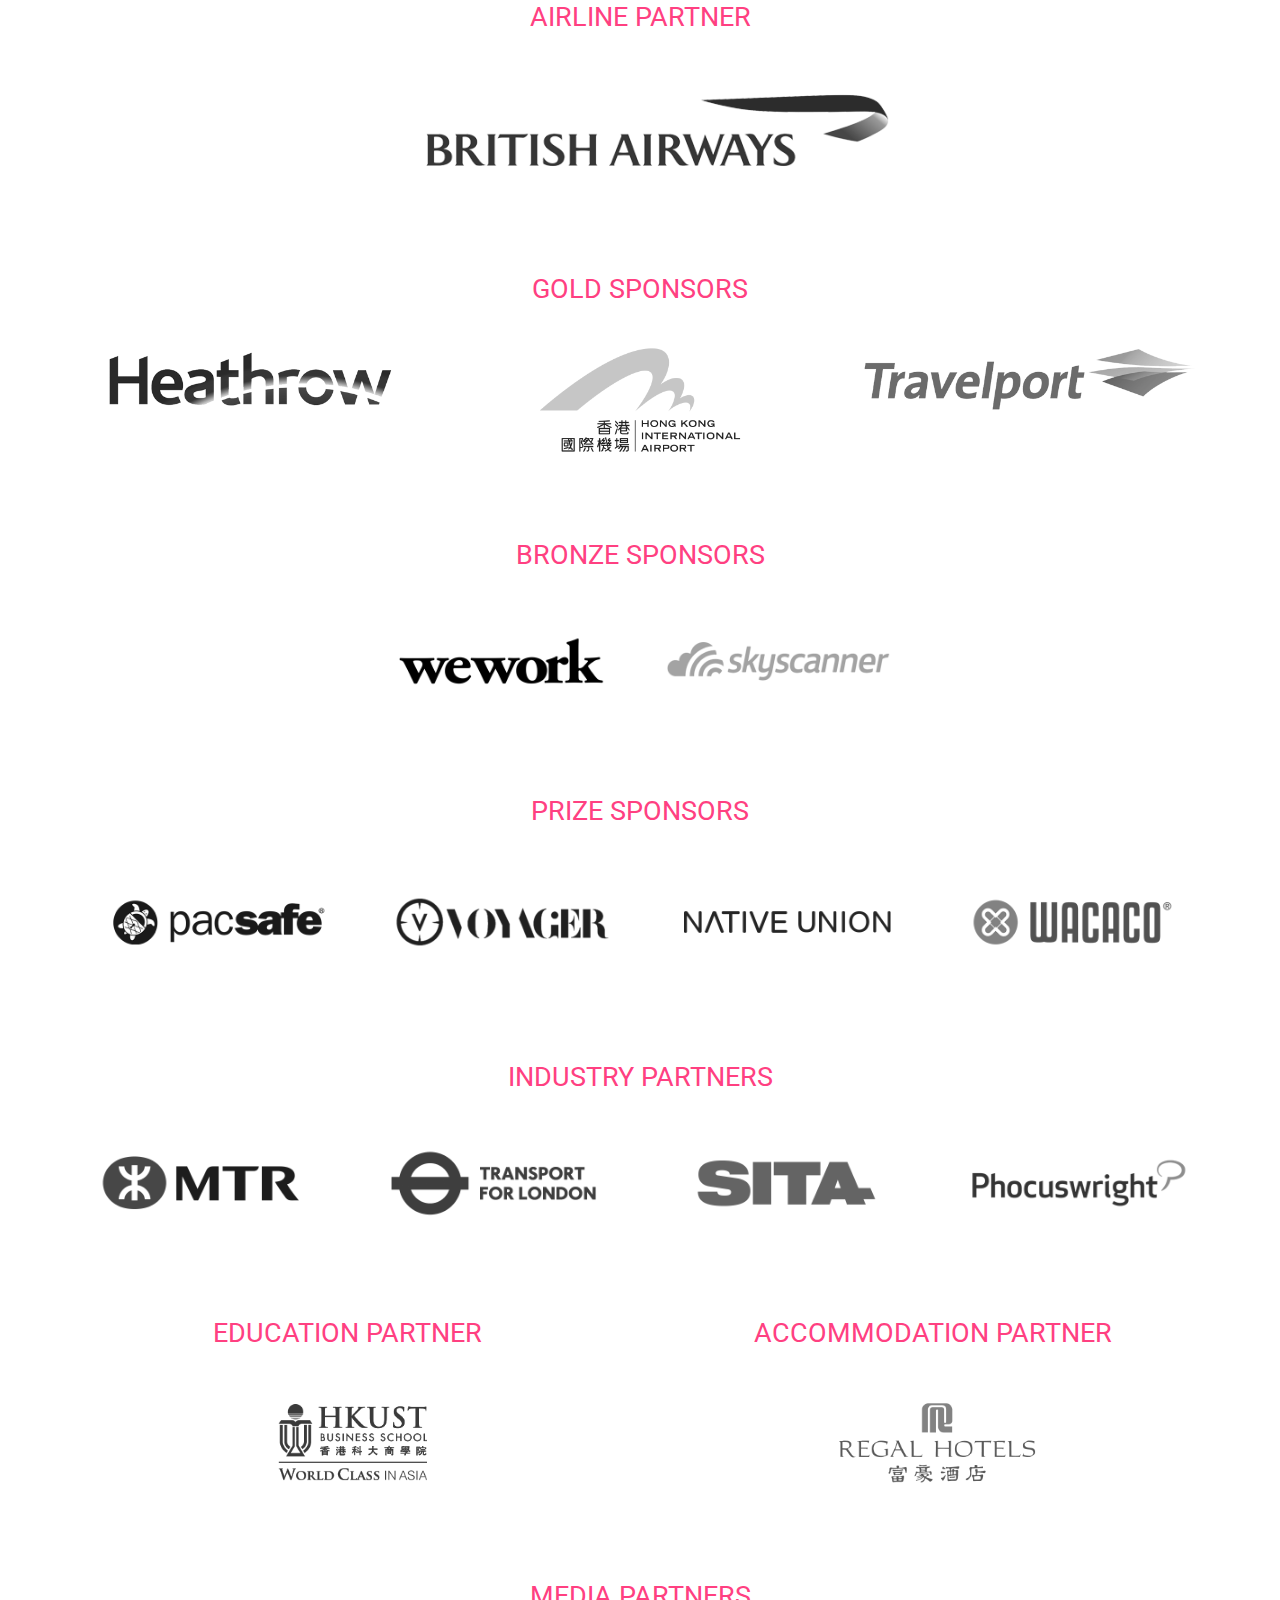
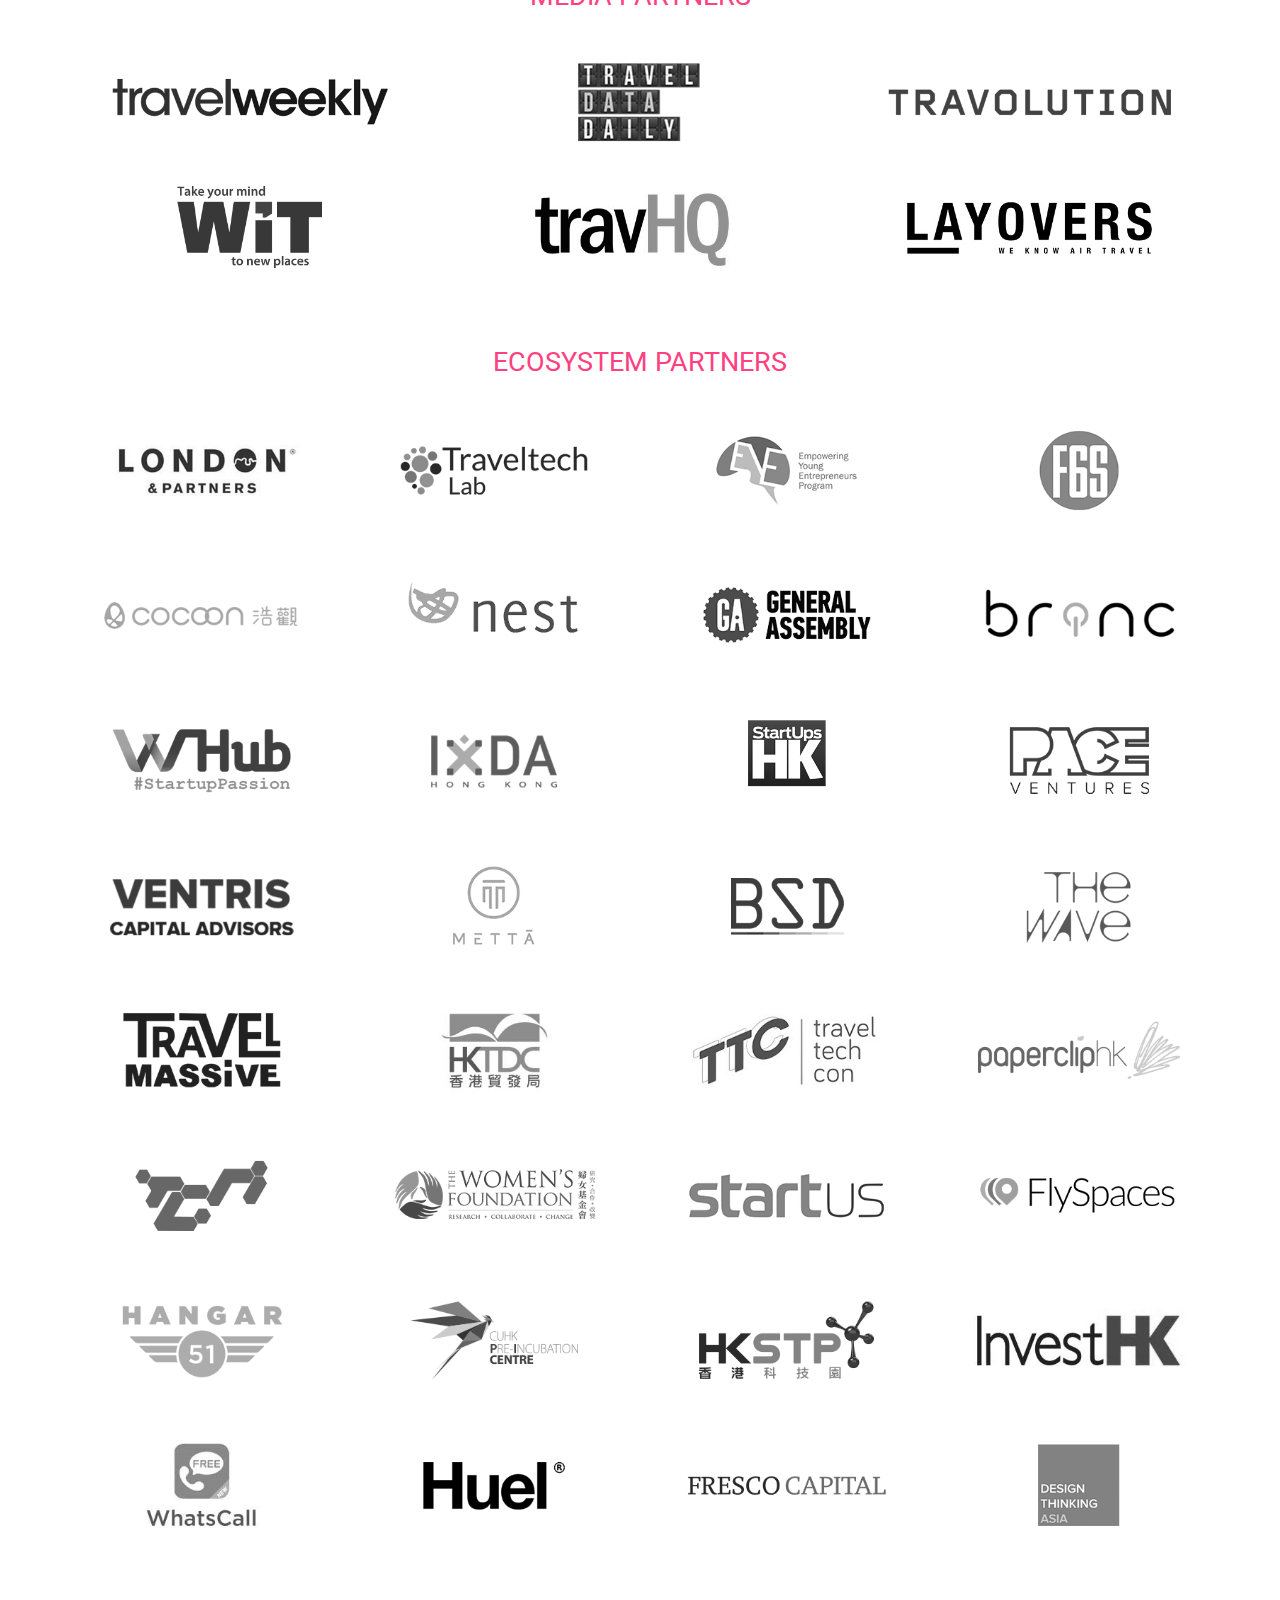
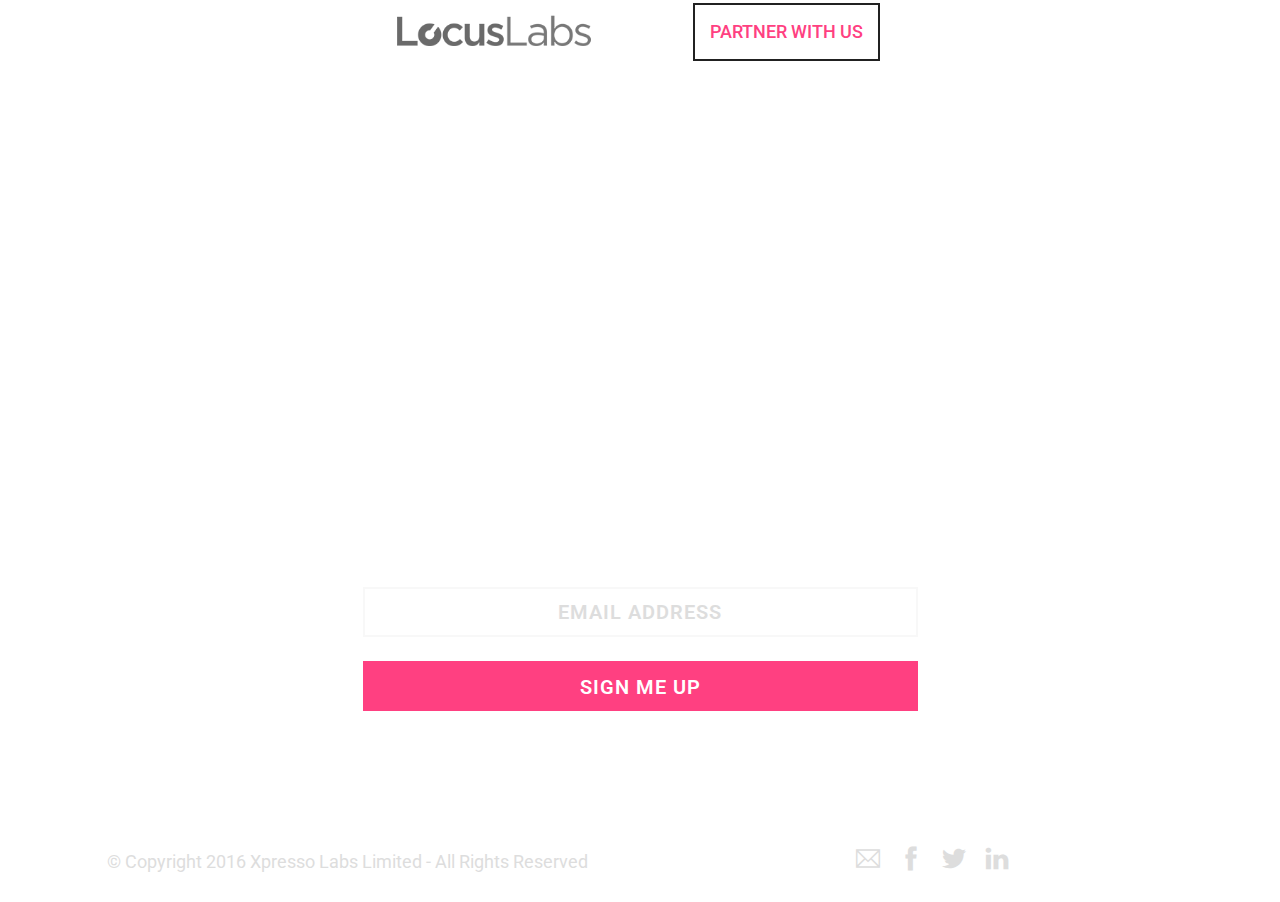
==== commit c8c56197: "Sponsor list + CTS" ====
--- a/index.html
+++ b/index.html
@@ -138,7 +138,7 @@
                   <ul class="menu">
                     <li> <a href="FAQs.html">FAQS</a></li>
                     <li><a href="runwayrundown.html">Industry INSIGHTS</a></li>
-                    <li><a href="#team" class="inner-link">CONTACT US</a></li>
+                    <li><a href="mailto:team@hackhorizon.com" class="inner-link">CONTACT US</a></li>
                   </ul>
                 </div>
                 <div id="social_nav" class="col-md-4 col-md-offset-4">
@@ -643,15 +643,17 @@
             <div class="col-md-4 col-xs-6 partner_logo gold"><a target="_blank" href="https://www.travelport.com/labs"><img alt="Travelport" src="img/logos/travelport.png"></a></div>
           </div>
           <div class="row">
-            <div class="col-sm-6 col-xs-12">
+            <div class="col-sm-6 col-sm-offset-3 col-xs-12">
               <h2>Bronze Sponsors</h2>
               <div class="col-sm-6 col-xs-6 partner_logo industry"><a target="_blank" href="https://www.wework.com/"><img alt="We Work" src="img/logos/wework.png"></a></div>
               <div class="col-sm-6 col-xs-6 partner_logo industry"><a target="_blank" href="https://www.skyscanner.net/"><img alt="Skyscanner" src="img/logos/skyscanner.png"></a></div>
             </div>
-            <div class="col-sm-6 col-xs-12">
+            <div class="col-sm-12 col-xs-12">
               <h2>Prize Sponsors</h2>
-              <div class="col-sm-6 col-xs-6 partner_logo education"><a target="_blank" href="http://www.pacsafe.com/"><img alt="Pacsafe" src="img/logos/pacsafe.png"></a></div>
-              <div class="col-sm-6 col-xs-6 partner_logo education"><a target="_blank" href="https://www.voyagerhq.com/"><img alt="Voyager" src="img/logos/voyager.png"></a></div>
+              <div class="col-sm-3 col-xs-6 partner_logo education"><a target="_blank" href="http://www.pacsafe.com/"><img alt="Pacsafe" src="img/logos/pacsafe.png"></a></div>
+              <div class="col-sm-3 col-xs-6 partner_logo education"><a target="_blank" href="https://www.voyagerhq.com/"><img alt="Voyager" src="img/logos/voyager.png"></a></div>
+              <div class="col-sm-3 col-xs-6 partner_logo education"><a target="_blank" href="http://www.nativeunion.com/"><img alt="Native Uninion" src="img/logos/native.png"></a></div>
+              <div class="col-sm-3 col-xs-6 partner_logo education"><a target="_blank" href="https://www.wacaco.com/"><img alt="Wacaco" src="img/logos/wacaco.png"></a></div>
             </div>
           </div>
           <div class="row">
@@ -660,11 +662,10 @@
             </div>
           </div>
           <div class="row">
-            <div class="col-sm-10 col-sm-offset-1">
-              <div class="col-sm-4 col-xs-6 partner_logo industry"><a target="_blank" href="http://www.mtr.com.hk/en/customer/tourist/index.php"><img alt="MTR" src="img/logos/MTR.png"></a></div>
-              <div class="col-sm-4 col-xs-6 partner_logo industry"><a target="_blank" href="https://tfl.gov.uk/"><img alt="Transport for London" src="img/logos/tfl.png"></a></div>
-              <div class="col-sm-4 col-xs-6 partner_logo industry"><a target="_blank" href="http://www.sita.aero/"><img alt="SITA" src="img/logos/sita.png"></a></div>
-            </div>
+            <div class="col-sm-3 col-xs-6 partner_logo industry"><a target="_blank" href="http://www.mtr.com.hk/en/customer/tourist/index.php"><img alt="MTR" src="img/logos/MTR.png"></a></div>
+            <div class="col-sm-3 col-xs-6 partner_logo industry"><a target="_blank" href="https://tfl.gov.uk/"><img alt="Transport for London" src="img/logos/tfl.png"></a></div>
+            <div class="col-sm-3 col-xs-6 partner_logo industry"><a target="_blank" href="http://www.sita.aero/"><img alt="SITA" src="img/logos/sita.png"></a></div>
+            <div class="col-sm-3 col-xs-6 partner_logo industry"><a target="_blank" href="http://www.phocuswright.com/"><img alt="Phocuswright" src="img/logos/phocuswright.png"></a></div>
           </div>
           <div class="row">
             <div class="col-sm-6 col-xs-12">
@@ -740,10 +741,9 @@
               <div class="col-md-8 col-md-offset-2 col-sm-8 col-sm-offset-2 text-center">
                 <h3 class="uppercase">
                    
-                  Getting Ready <br>Take-Off In
+                  Stay In Touch 
                 </h3>
-                <div data-date="2017/05/05" class="countdown mb48"></div>
-                <p>We are now just days away from take-off with Hack Horizon and if you want to get exclusive behind the scenes content and stories from the hackathon, sign up to our mailing list below.</p>
+                <p>The first Hack Horizon took off in May and was a soaring success! We are now planning future events and initiatives, please sign up below if you want to be the first to know.</p>
               </div>
               <div class="col-md-6 col-md-offset-3">
                 <form id="sign_up_form" data-success="Thanks for your submission, we will be in touch shortly." data-error="Please fill all fields correctly." class="form-newsletter">
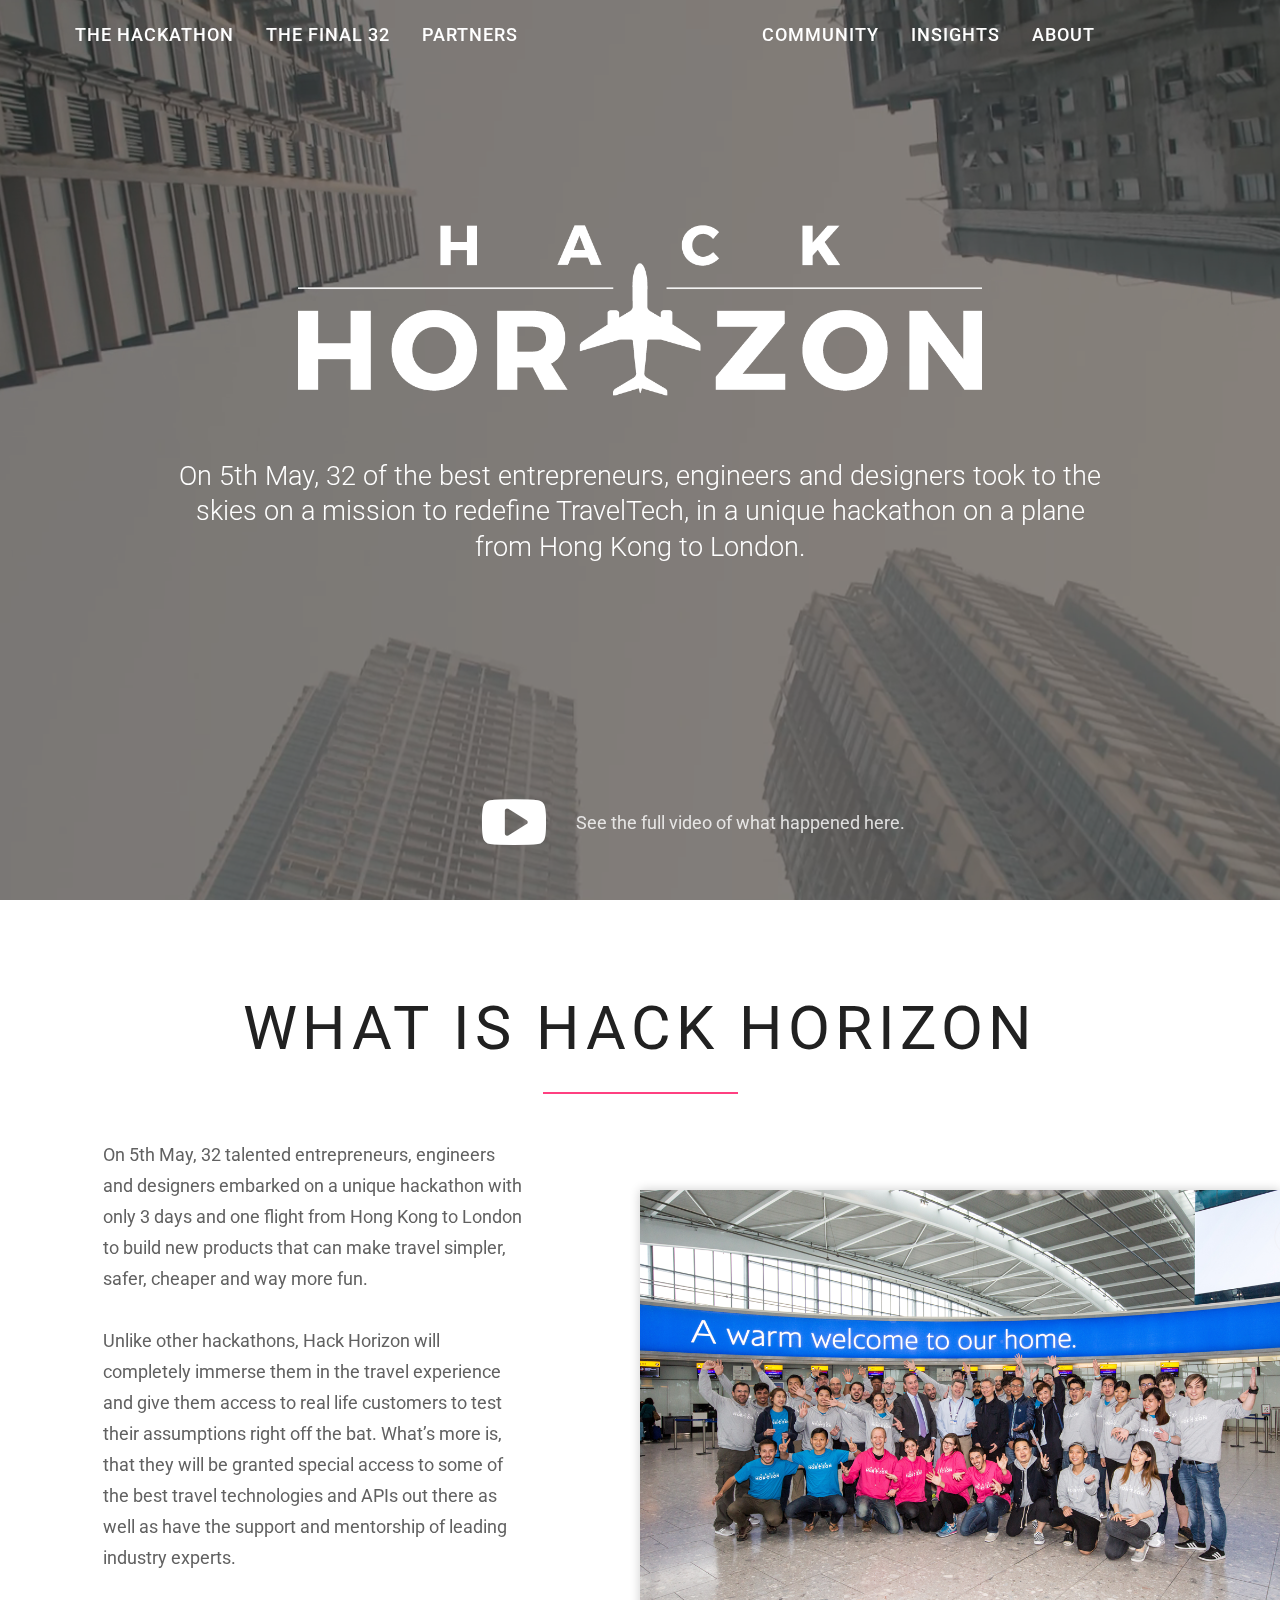
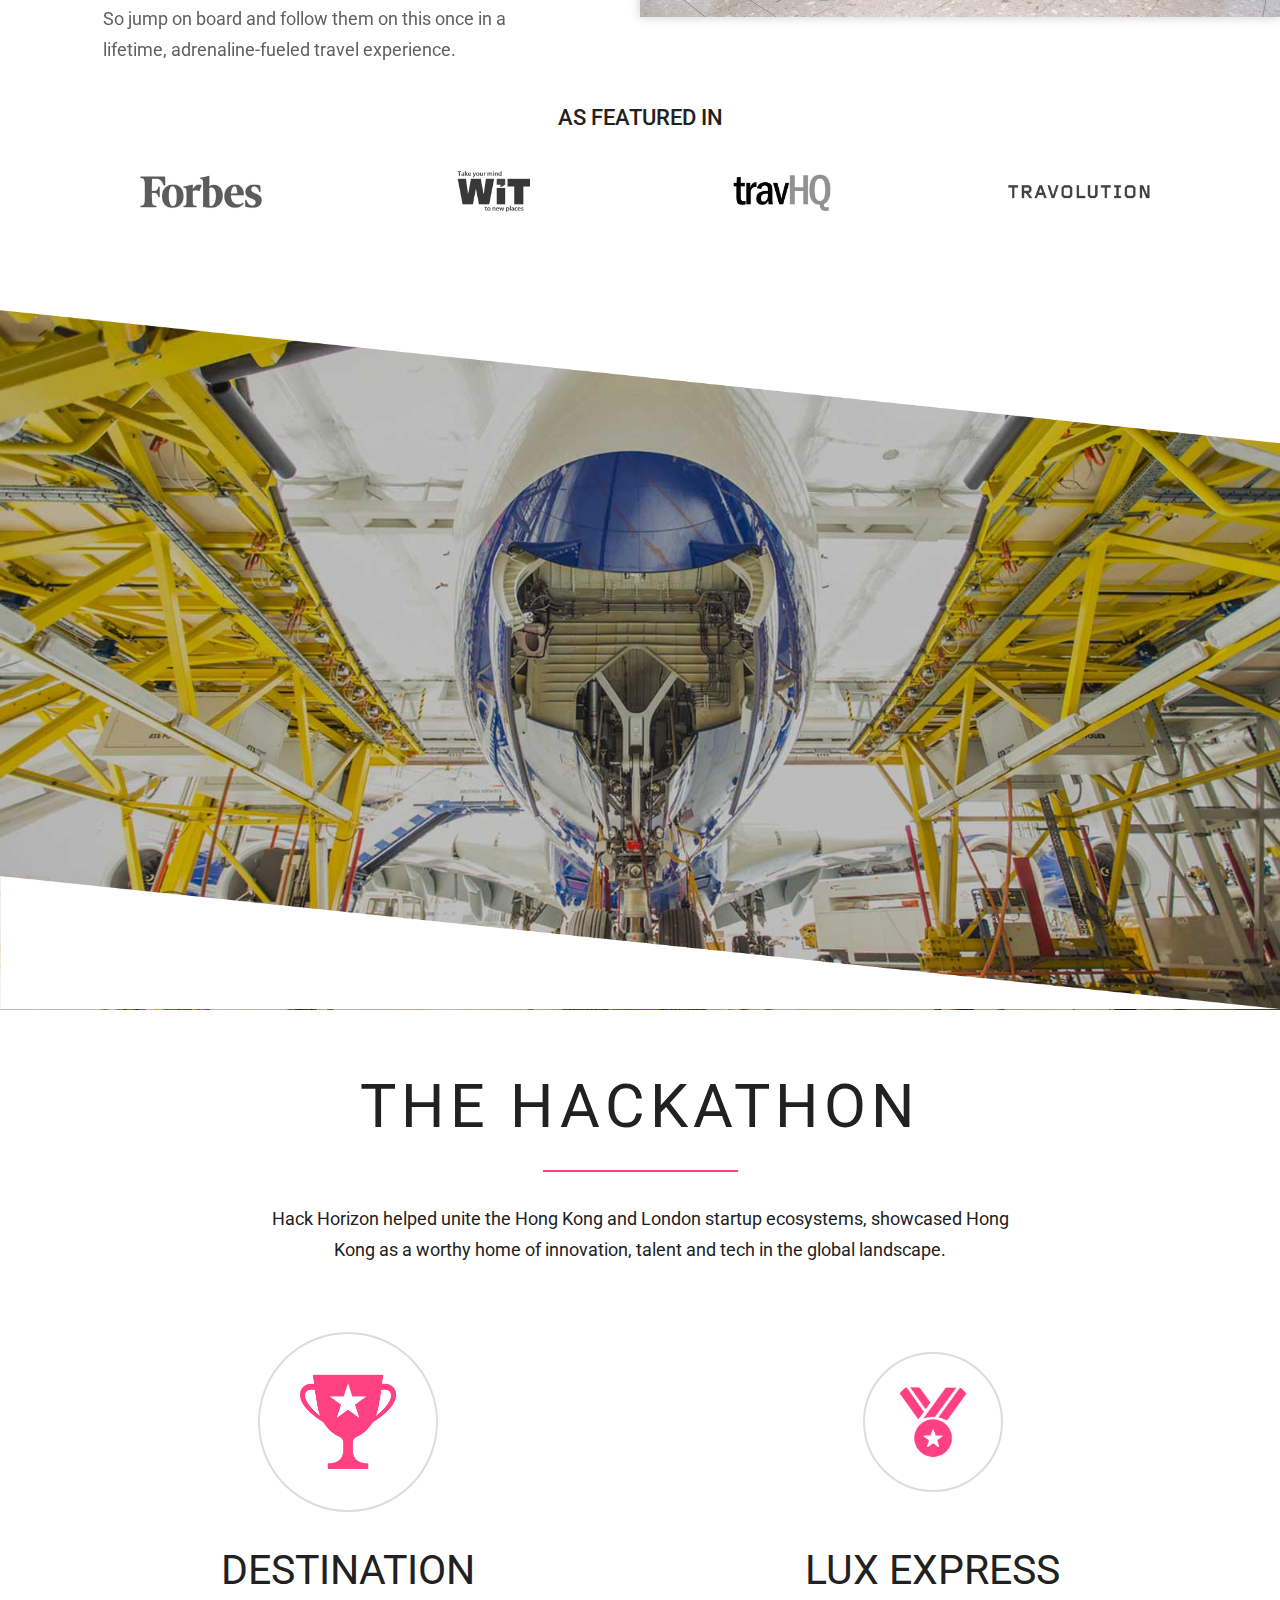
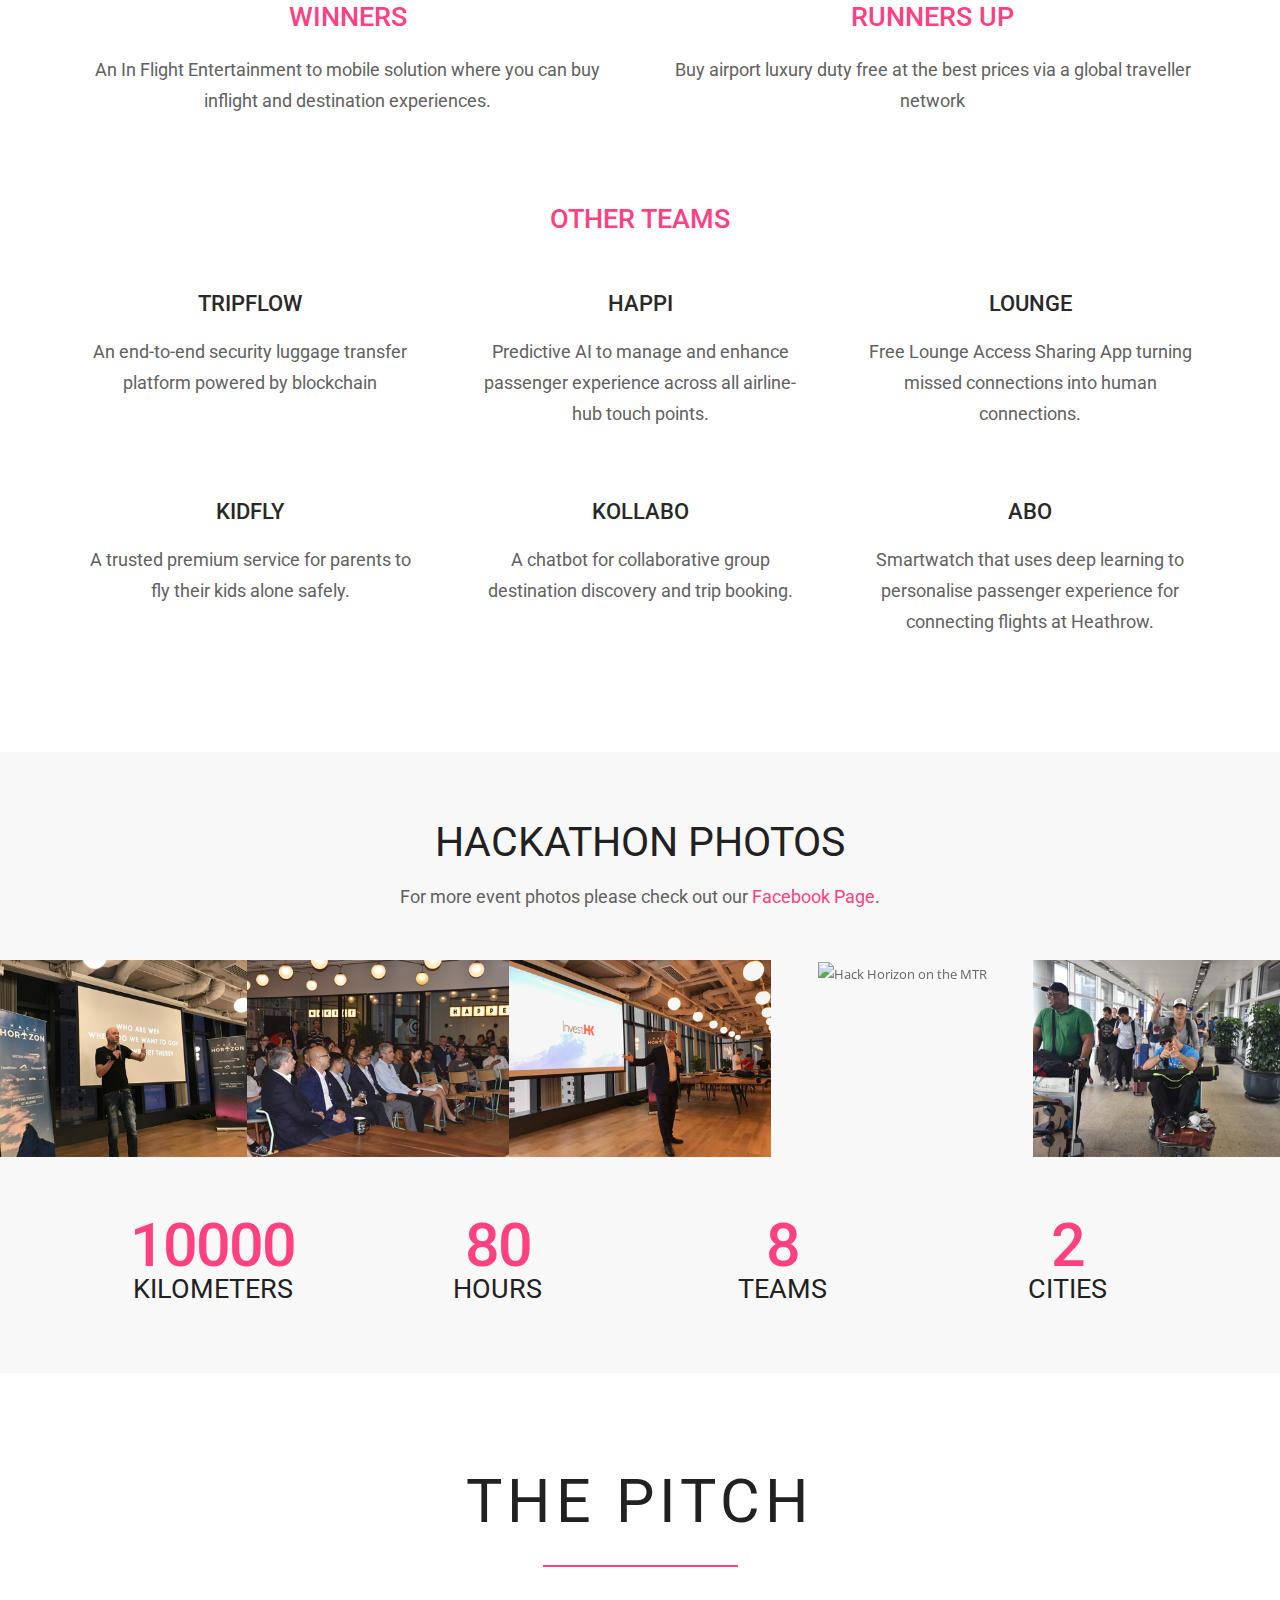
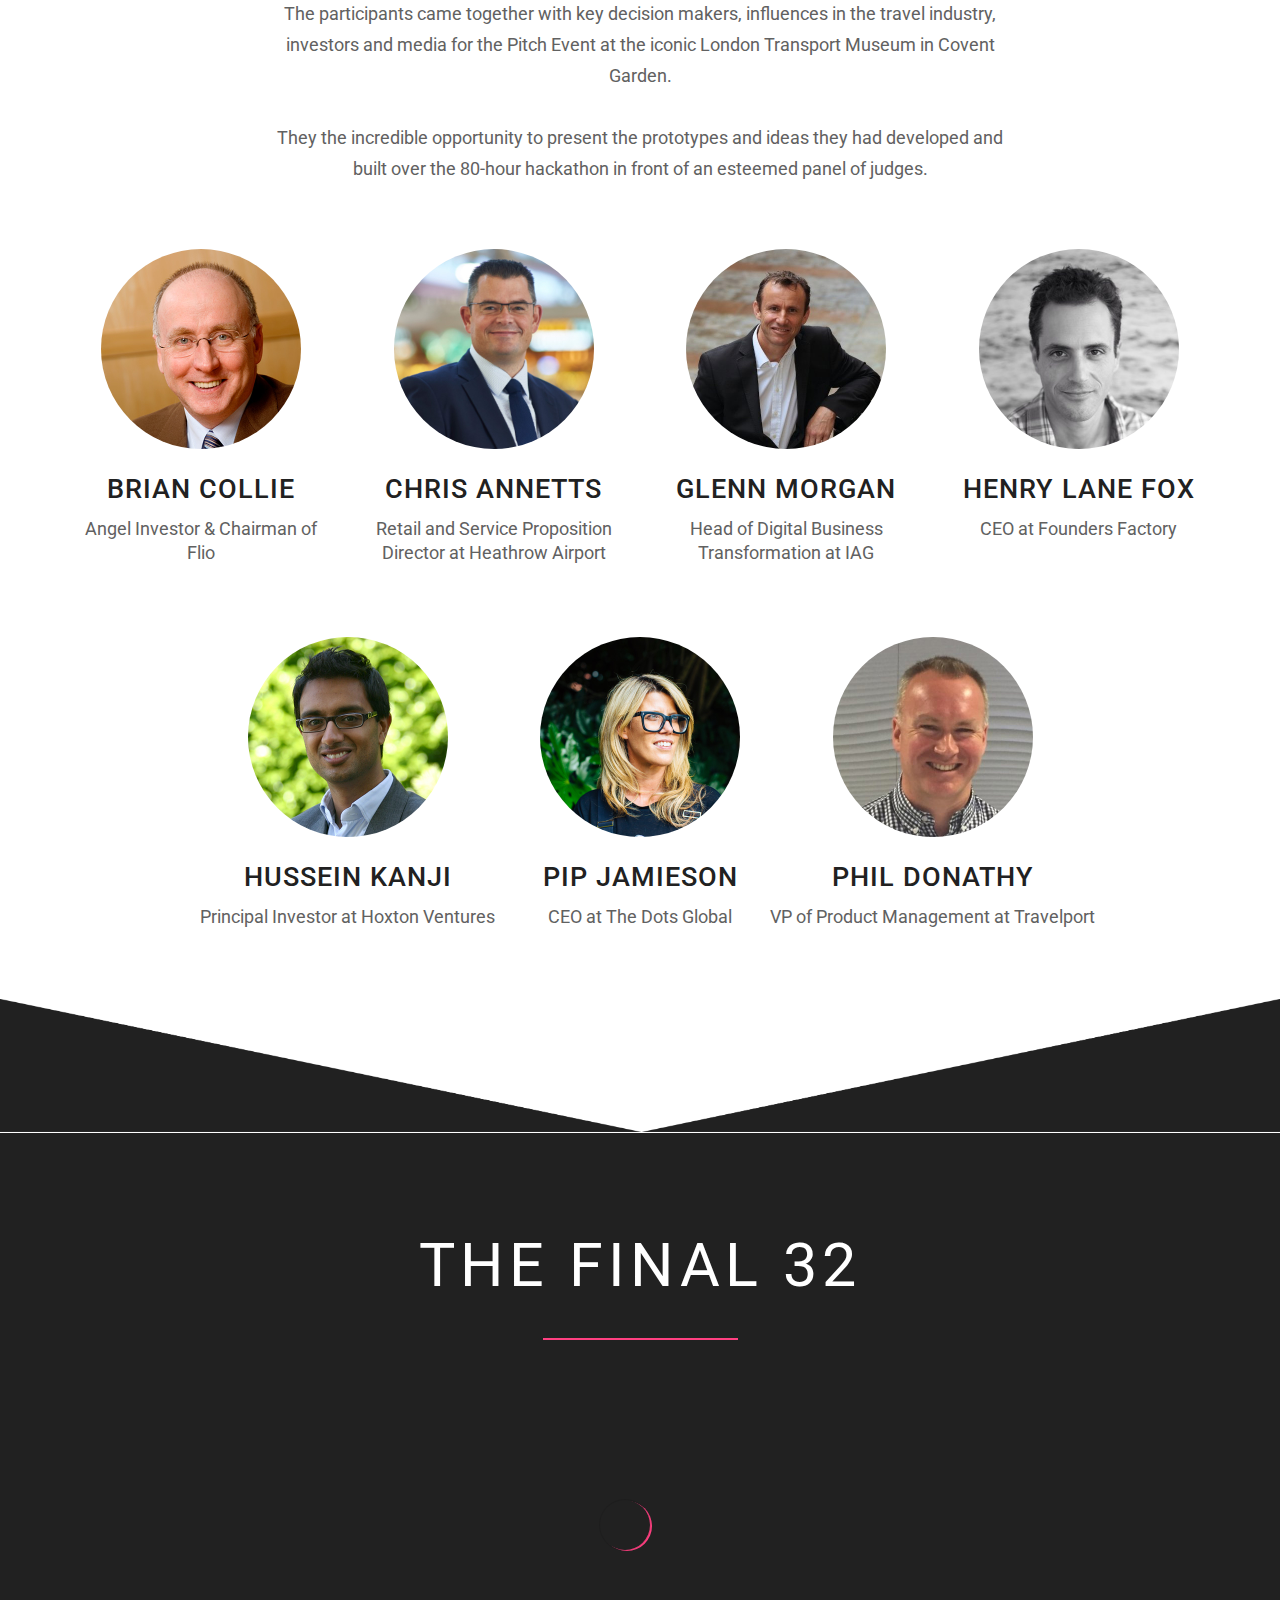
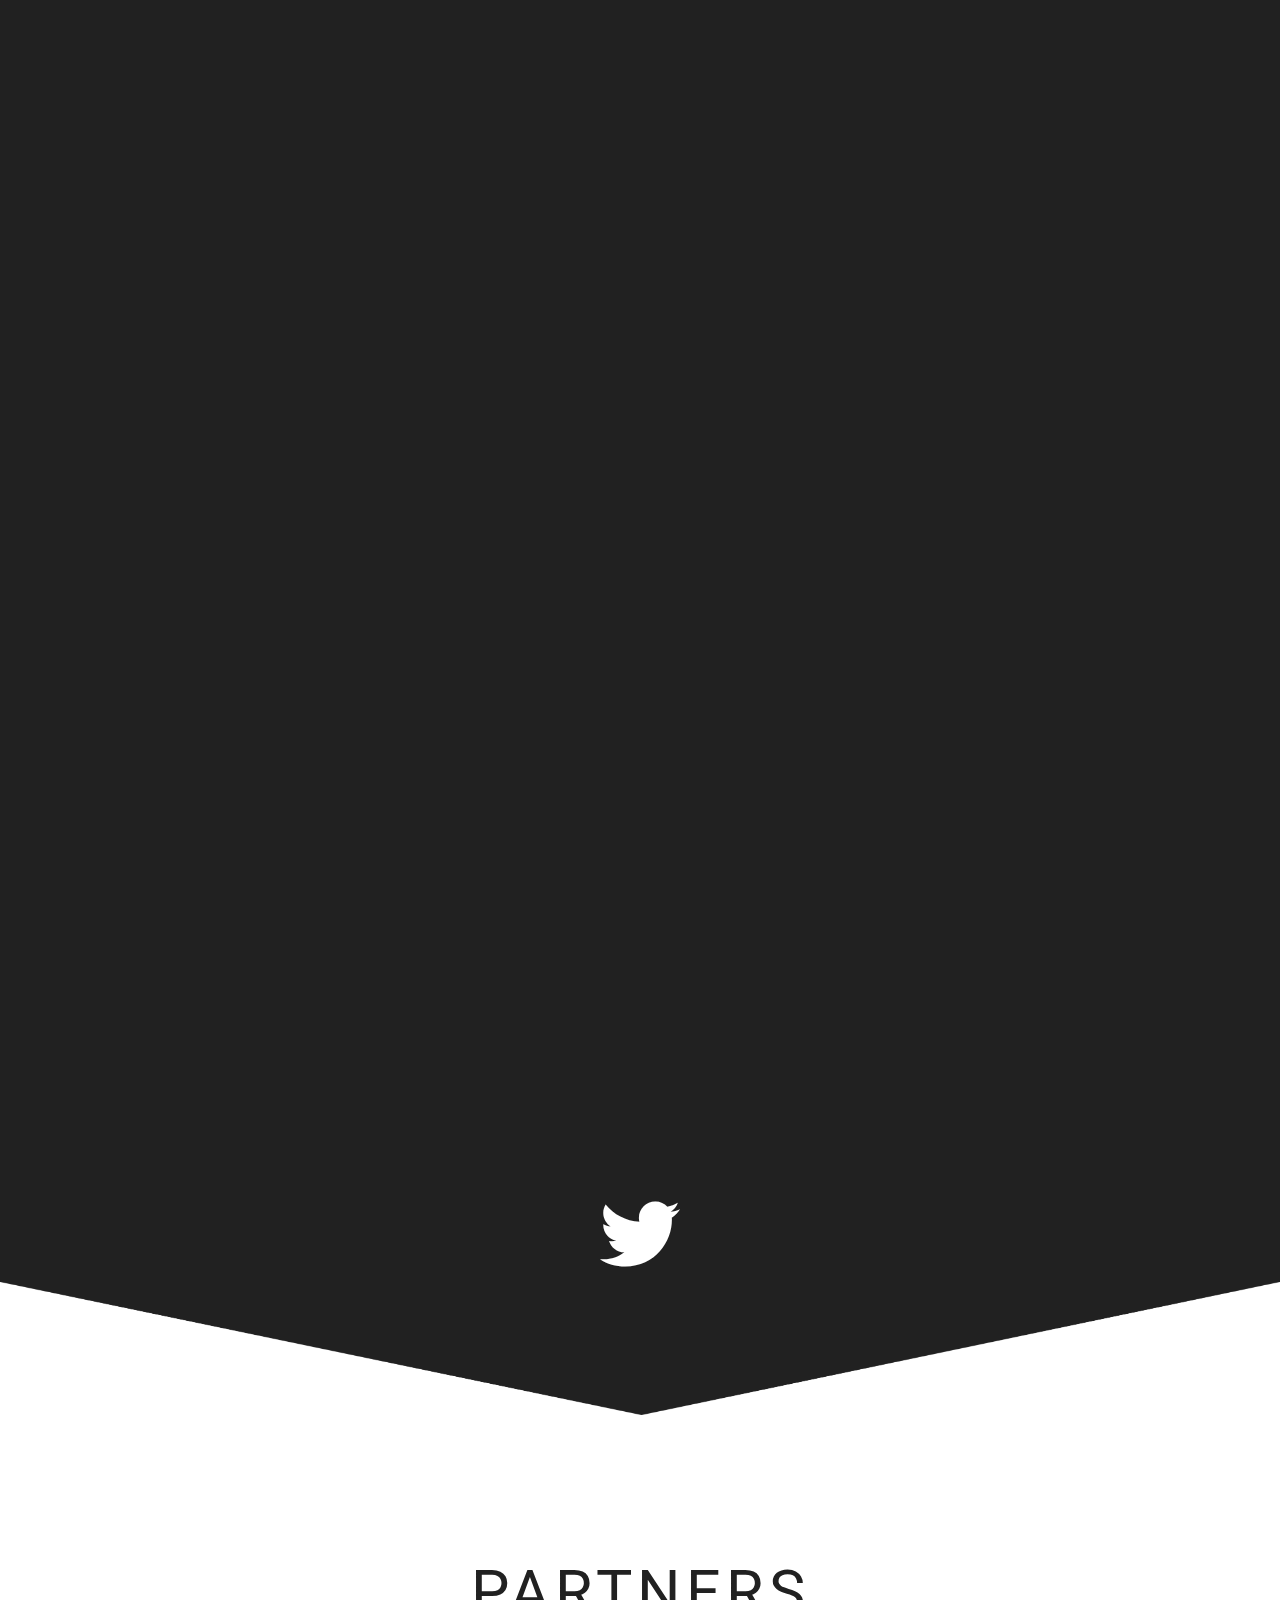
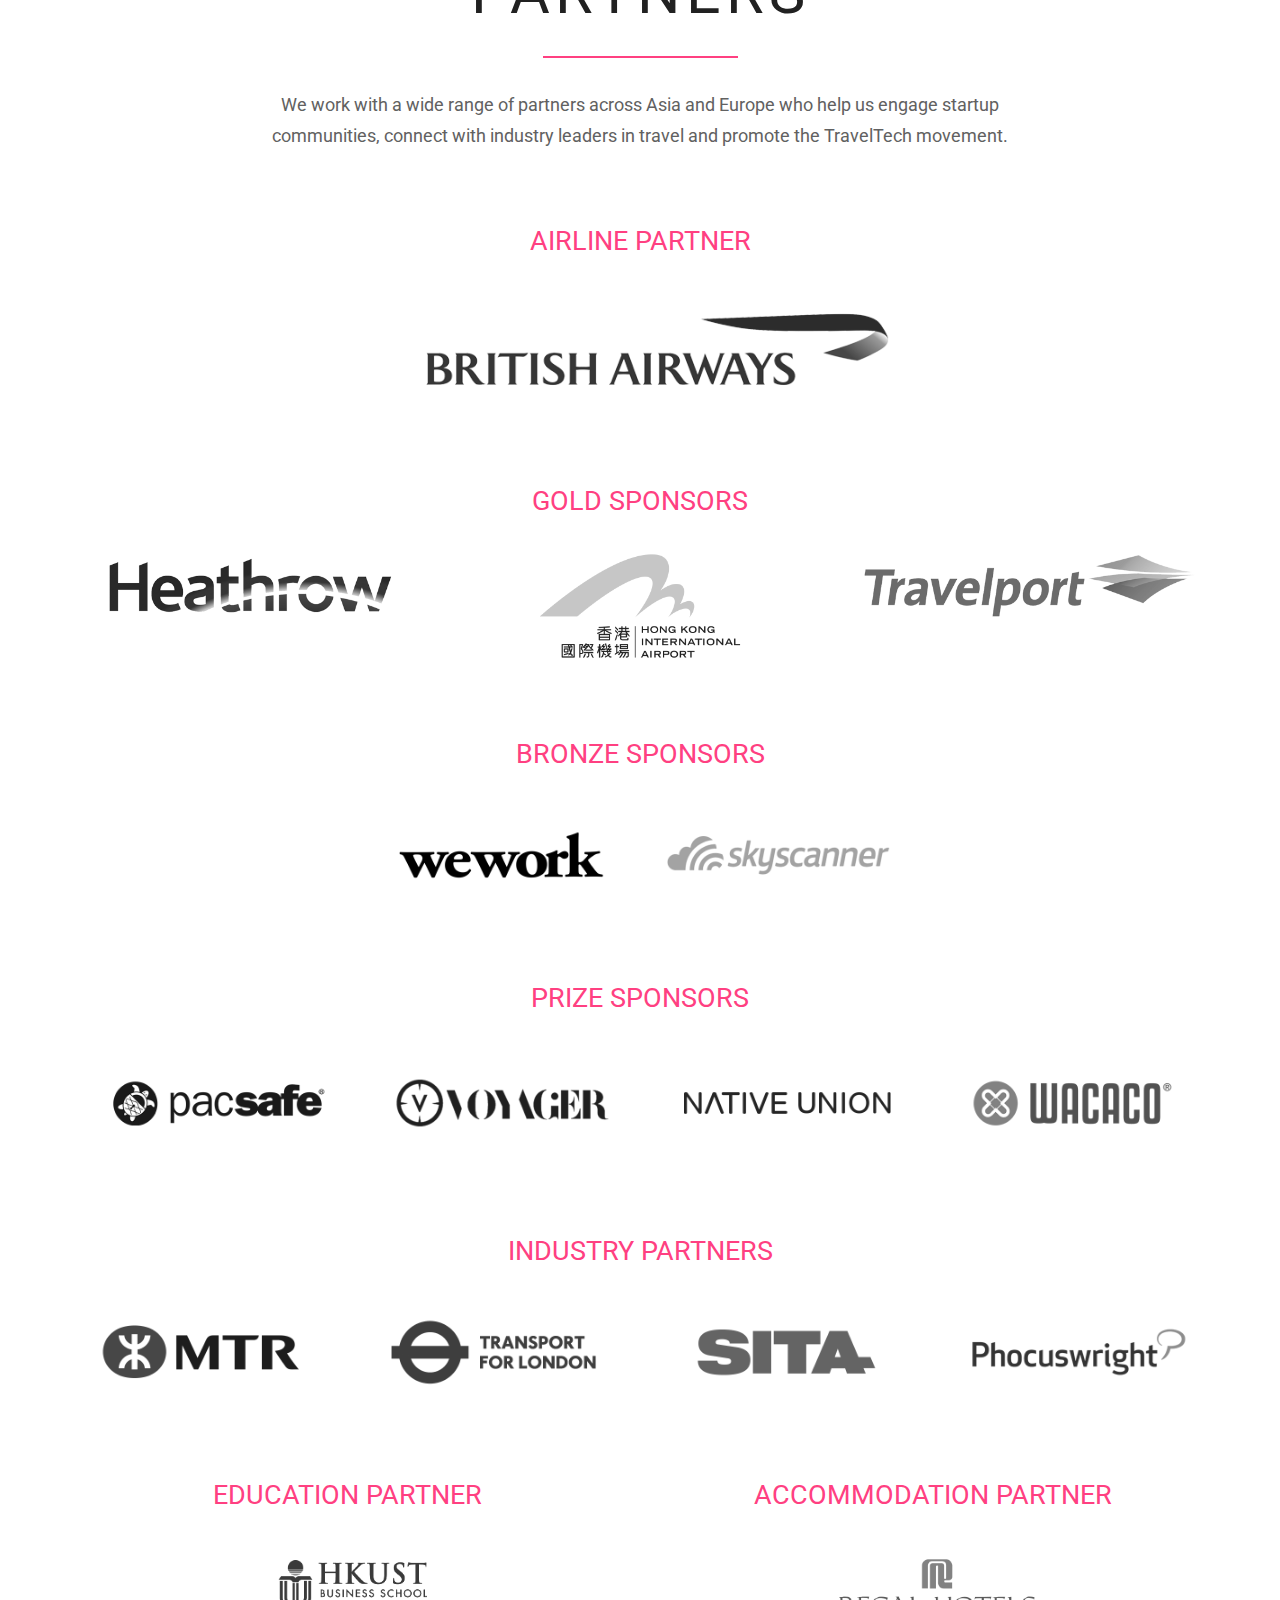
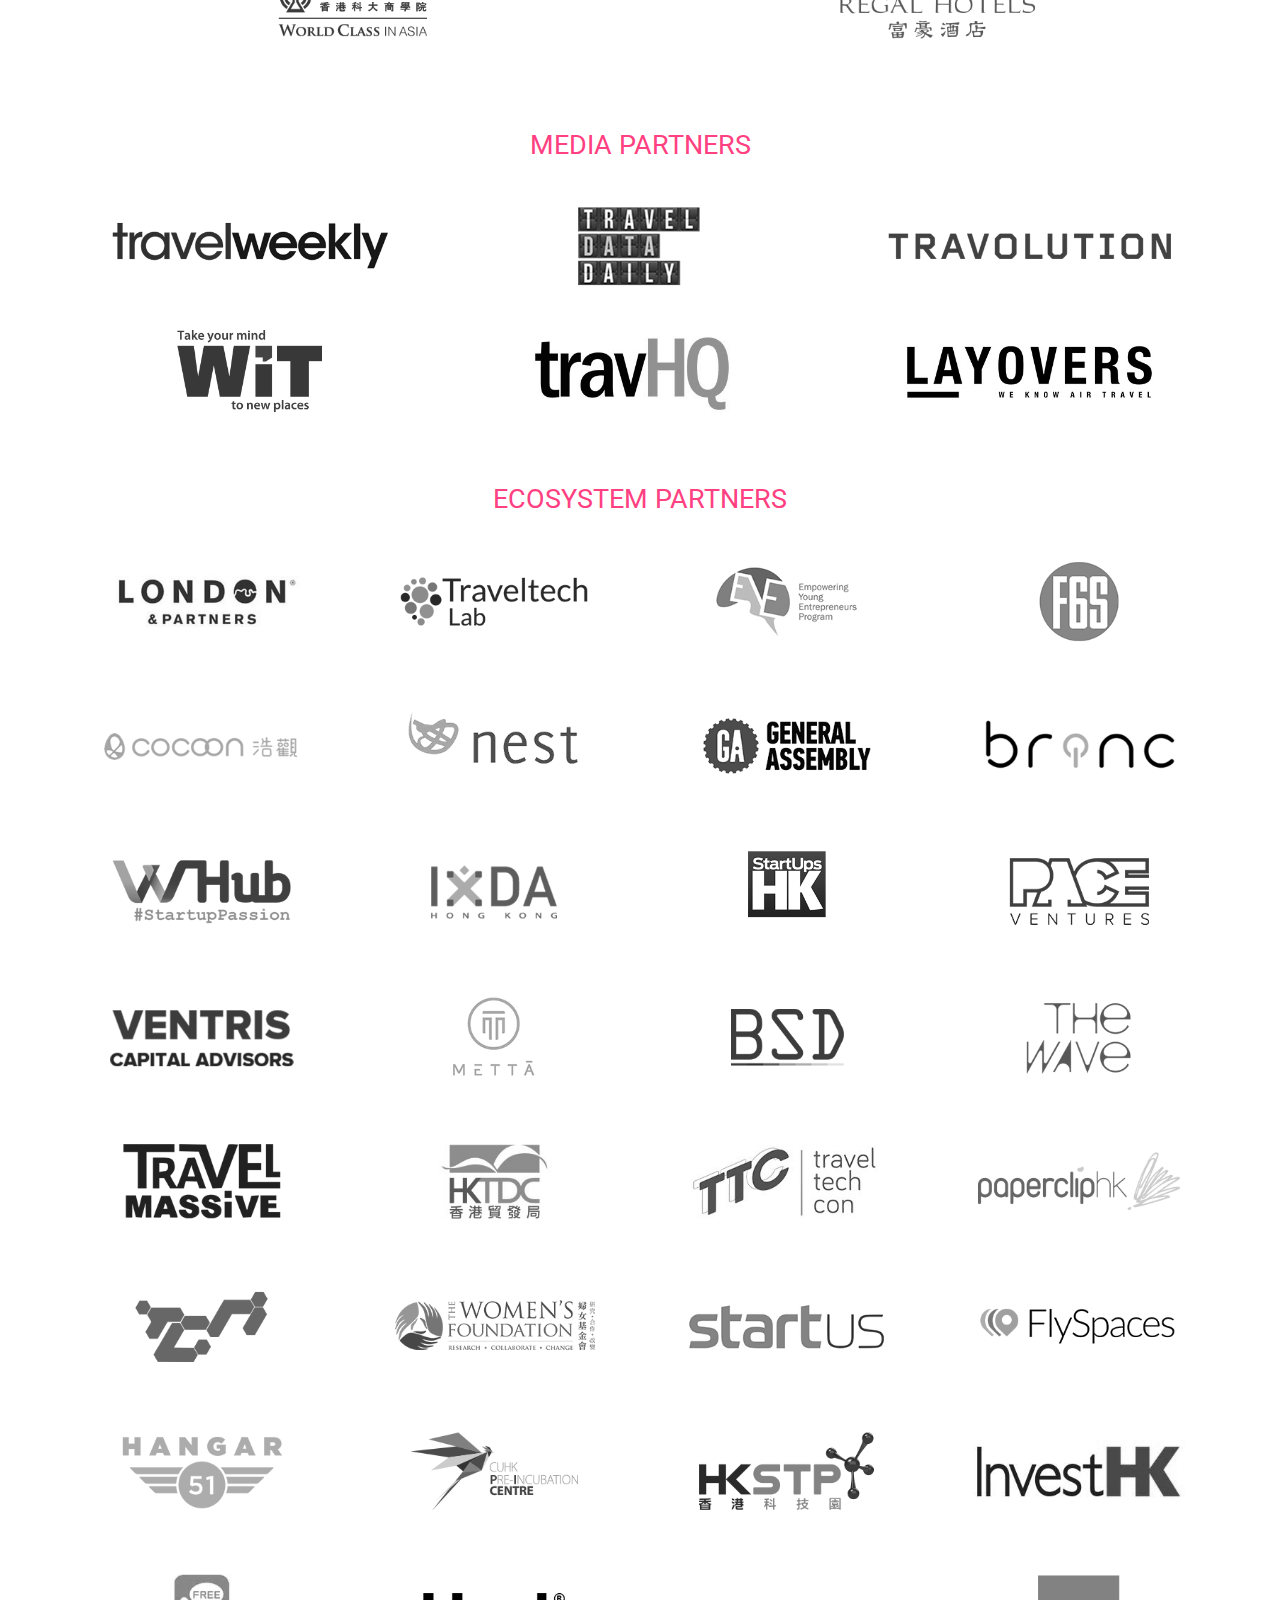
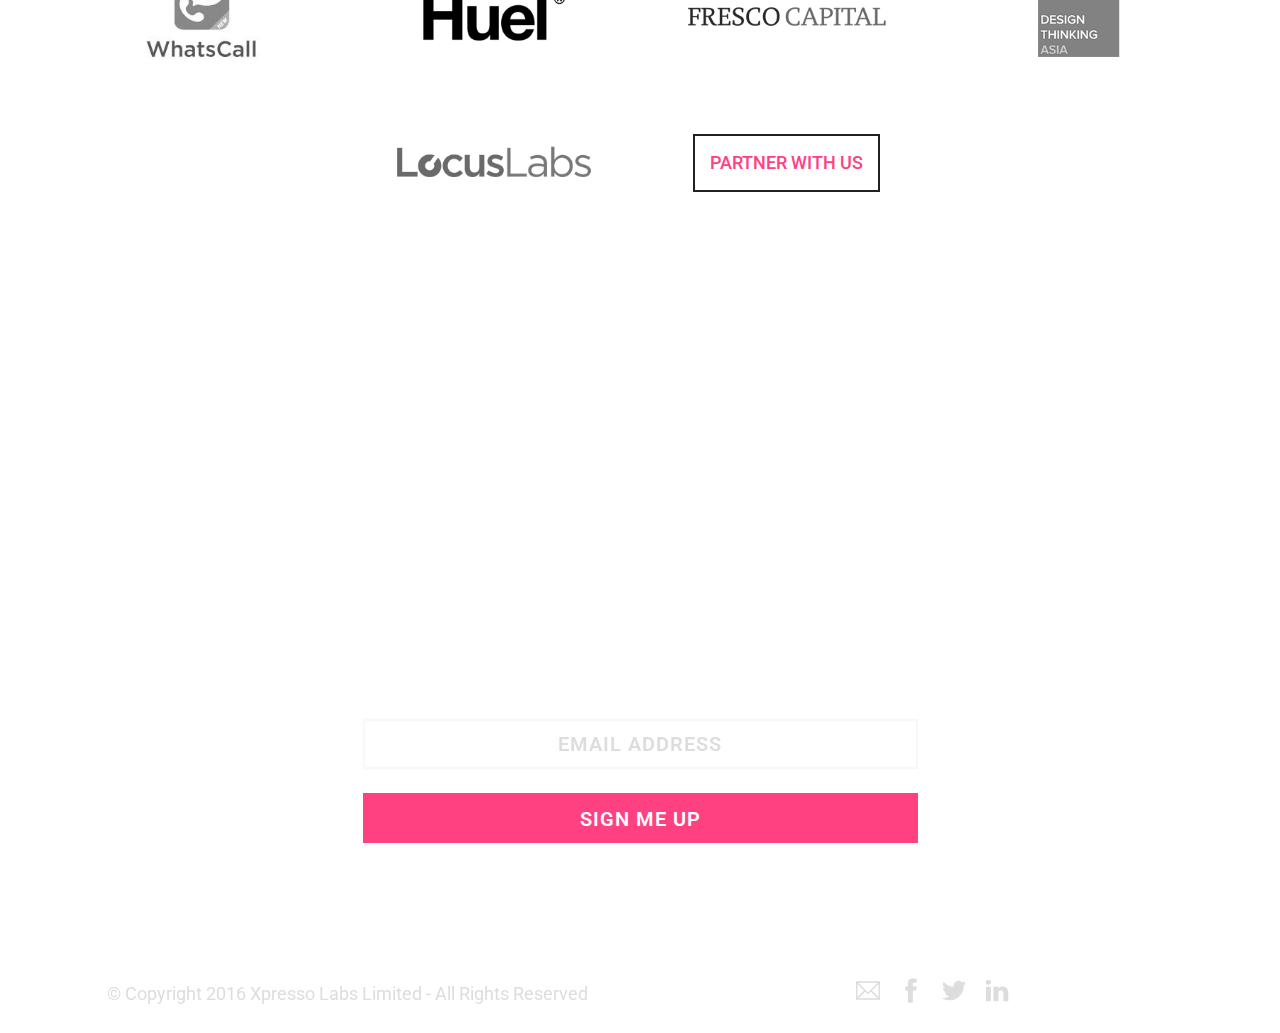
==== commit 893943c5: "Video Top Cover + About Page Revamp" ====
--- a/index.html
+++ b/index.html
@@ -129,16 +129,16 @@
                 </div>
                 <div class="col-sm-12 col-md-5 col-md-pull-2 overflow-hidden-xs nav_bar_open menu_list">
                   <ul class="menu inline-block pull-right">
-                    <li><a id="top_link" href="#about" class="inner-link">THE HACKATHON</a></li>
-                    <li><a href="#Final32" class="inner-link">Participants</a></li>
+                    <li><a href="#about" class="inner-link">THE HACKATHON</a></li>
+                    <li><a href="#Final32" class="inner-link">THe Final 32</a></li>
                     <li><a href="#partners" class="inner-link">PARTNERS</a></li>
                   </ul>
                 </div>
                 <div class="col-sm-12 col-md-5 pb-xs-24 nav_bar_open menu_list">
                   <ul class="menu">
-                    <li> <a href="FAQs.html">FAQS</a></li>
-                    <li><a href="runwayrundown.html">Industry INSIGHTS</a></li>
-                    <li><a href="mailto:team@hackhorizon.com" class="inner-link">CONTACT US</a></li>
+                    <li><a href="traveltechtuesdays.html">Community</a></li>
+                    <li><a href="runwayrundown.html">Insights</a></li>
+                    <li><a href="about.html">About</a></li>
                   </ul>
                 </div>
                 <div id="social_nav" class="col-md-4 col-md-offset-4">
@@ -155,27 +155,39 @@
           </div>
         </div>
       </header>
-      <section id="top_cover" class="cover in-page-link">
-        <div class="container diagonal_up">
-          <div class="row">
-            <div class="col-md-8 logo_cover"><img id="plane" alt="Horizon Logo" src="img/plane.png"><img id="title_logo" alt="Horizon - Discover. Build. Soar." src="img/logo_white.png"></div>
-          </div>
-          <div class="row">
-            <div class="col-md-4 col-md-offset-4 col-xs-8 col-xs-offset-2">
-              <div class="cover_links">                           
-                <h3>
-                   
-                  May 5<sup>th    </sup>  - 8<sup>th </sup>2017    
-                </h3>
-              </div>
-            </div>
-          </div>
-          <div class="row">
-            <div class="col-md-6 col-md-offset-3 col-sm-8 col-sm-offset-2">
-              <h2 id="tagline">32 of the best entrepreneurs, engineers and designers will take to the skies on a mission to redefine TravelTech, in a unique hackathon on a plane from Hong Kong to London.</h2>
-            </div>
-          </div>
-        </div>
+      
+      
+      <section id="top_cover" class="cover fullscreen image-slider slider-all-controls">
+        <ul class="slides">
+          <li class="vid-bg image-bg overlay">
+            <div class="background-image-holder"><img alt="Plane on a Runway" src="img/plane_runway.jpg" class="background-image"></div>
+            <div class="fs-vid-background">
+              <video muted="" loop="">
+                <source src="video/hh_preview.webm" type="video/webm">
+                <source src="video/hh_preview.mp4" type="video/mp4">
+                <source src="video/hh_preview.ogv" type="video/ogg">
+              </video>
+            </div>
+            <div class="container v-align-transform">
+              <div class="row">
+                <div class="col-sm-12 text-center"><img id="title_logo" alt="Horizon - Discover. Build. Soar." src="img/logo_white.png"></div>
+                <div class="col-sm-10 col-sm-offset-1 text-center">
+                  <h2 id="tagline">On 5th May, 32 of the best entrepreneurs, engineers and designers took to the skies on a mission to redefine TravelTech, in a unique hackathon on a plane from Hong Kong to London.</h2>
+                  <div id="play_video" class="modal-container">
+                    <div class="col-md-5 col-sm-12"><i id="play_video_button_pulse" class="fa fa-youtube-play play_icon btn-modal inline large"></i>
+                      <div class="foundry_modal no-bg">
+                        <iframe data-provider="youtube" data-video-id="ebFBEdyZ1i4" data-autoplay="1" allowfullscreen="allowfullscreen"></iframe>
+                      </div>
+                    </div>
+                    <div class="col-md-7 col-sm-12">
+                      <p>See the full video of what happened here.</p>
+                    </div>
+                  </div>
+                </div>
+              </div>
+            </div>
+          </li>
+        </ul>
       </section>
       <section id="about" class="in-page-link section_padding">
         <div class="container">
@@ -187,34 +199,16 @@
           <div class="row">
             <div class="col-md-2 col-md-offset-5 col-xs-8 col-xs-offset-2 about_border"></div>
           </div>
-          <div class="row v-align-children">               
-            <div class="col-md-6">
-              <p>On 5th May, 32 talented entrepreneurs, engineers and designers will embark on a unique hackathon with only 3 days and one flight from Hong Kong to London to build new products that can make travel simpler, safer, cheaper and way more fun.<br><br>Unlike other hackathons, Hack Horizon will completely immerse them in the travel experience and give them access to real life customers to test their assumptions right off the bat. What’s more is, that they will be granted special access to some of the best travel technologies and APIs out there as well as have the support and mentorship of leading industry experts.<br><br>So jump on board and follow them on this once in a lifetime, adrenaline-fueled travel experience.</p>
-            </div>
-            <div class="col-md-6 text-center mb-xs-24 FB_video">
-              <iframe src="https://www.facebook.com/plugins/video.php?href=https%3A%2F%2Fwww.facebook.com%2Fhackhorizon%2Fvideos%2F420542861624820%2F&amp;show_text=0&amp;width=560" width="560" height="315" style="border:none;overflow:hidden" scrolling="no" frameborder="0" allowtransparency="true" allowfullscreen="true"></iframe>
-              <div class="col-md-12 col-sm-12">
-                <div id="the_numbers">
-                  <div class="col-md-6 col-sm-6 col-xs-6">
-                    <h1>10000</h1>
-                    <h5>KILOMETERS</h5>
-                  </div>
-                  <div class="col-md-6 col-sm-6 col-xs-6">
-                    <h1>80</h1>
-                    <h5>HOURS</h5>
-                  </div>
-                  <div class="col-md-6 col-sm-6 col-xs-6">
-                    <h1>32</h1>
-                    <h5>PARTICIPANTS </h5>
-                  </div>
-                  <div class="col-md-6 col-sm-6 col-xs-6">             
-                    <h1>2</h1>
-                    <h5>CONTINENTS</h5>
-                  </div>
-                </div>
-              </div>
-            </div>
-          </div>
+        </div>
+        <div class="image-edge">
+          <div class="col-md-6 col-sm-4 p0 col-md-push-6 col-sm-push-8"><img alt="Hack Horizon Team Photo" src="img/hh_group.png" class="cast-shadow mb-xs-24"></div>
+          <div class="container">
+            <div class="col-md-5 col-md-pull-0 col-sm-7 col-sm-pull-4 v-align-transform">
+              <p>On 5th May, 32 talented entrepreneurs, engineers and designers embarked on a unique hackathon with only 3 days and one flight from Hong Kong to London to build new products that can make travel simpler, safer, cheaper and way more fun.<br><br>Unlike other hackathons, Hack Horizon will completely immerse them in the travel experience and give them access to real life customers to test their assumptions right off the bat. What’s more is, that they will be granted special access to some of the best travel technologies and APIs out there as well as have the support and mentorship of leading industry experts.<br><br>So jump on board and follow them on this once in a lifetime, adrenaline-fueled travel experience.</p>
+            </div>
+          </div>
+        </div>
+        <div class="container pt32">
           <div class="row">
             <div class="col-md-12">
               <h3 class="uppercase_prizes">As Featured In</h3>
@@ -235,7 +229,7 @@
           </div>
         </div>
       </section>
-      <section id="the_hack" class="in-page-link section_padding">
+      <section id="the_hack" class="in-page-link pt64">
         <div class="container">
           <div class="row">
             <h1 class="col-md-8 col-md-offset-2 text-center">The Hackathon</h1>
@@ -244,59 +238,126 @@
             <div class="col-md-2 col-md-offset-5 col-xs-8 col-xs-offset-2 about_border"></div>
           </div>
           <div class="row">
-            <p id="HK_LDN" class="col-md-8 col-md-offset-2">
+            <p id="HK_LDN" class="col-md-8 col-md-offset-2 col-xs-10 col-xs-offset-1">
                
-              Hack Horizon will help unite the Hong Kong and London startup ecosystems, while showcasing Hong Kong as a worthy home of innovation, talent and tech in the global landscape.
+              Hack Horizon helped unite the Hong Kong and London startup ecosystems, showcased Hong Kong as a worthy home of innovation, talent and tech in the global landscape.
             </p>
           </div>
-          <h2>Day 1 | Hong Kong  </h2>
-          <div class="row journey">   
-            <div class="col-md-4 col-md-offset-1"><img alt="Hong Kong" src="img/thehack/hk.jpg"></div>
-            <div class="col-md-5 left">
-              <h3>Hackathon Kick Off</h3>
-              <p>We kick the hackathon off in Hong Kong at WeWork's Tower 535. The participants will pitch their ideas, form teams and begin developing and building their prototypes with the support of expert mentors from across the travel industry.</p>
-            </div>
-          </div>
-          <div class="row journey">
-            <div class="col-md-4 col-md-offset-2"><img alt="Hong Kong" src="img/thehack/hkexpress.jpg"></div>
-            <div class="col-md-5 left">
-              <h3>Regal Oriental Hotel </h3>
-              <p>We will jump on a bus and head out of Hong Kong Island to close off the day at the Regal Oriental Hotel in Kowloon City. Here the teams will get a chance to rest up and experience one of Hong Kong's premeir hotels.</p>
-            </div>
-          </div>
-          <h2>Day 2 | The Airport + Flight</h2>
-          <div class="row journey">                   
-            <div class="col-md-5 col-md-offset-2 right">
-              <h3>Hong Kong International</h3>
-              <p>On Day 2, we will head to Hong Kong International Airport on the MTR Airport Express, where we will get a behind the scenes tour of how the airport operates and participants will have the chance to do some customer testing and validation with real passengers.</p>
-            </div>
-            <div class="col-md-4"><img alt="Hong Kong" src="img/thehack/airport.jpg"></div>
-          </div>
-          <div class="row journey">                   
-            <div class="col-md-5 col-md-offset-1 right">
-              <h3>The flight</h3>
-              <p>In the evening we will board the British Airways flight on an A380 from Hong Kong to London where the participants will consolidate everything they've learned at the airport, and get some well deserved rest.</p>
-            </div>
-            <div class="col-md-4"><img alt="Hong Kong" src="img/thehack/flight.jpg"></div>
-          </div>
-          <h2>Day 3 & 4 | The Airport + London</h2>
-          <div class="row journey">   
-            <div class="col-md-4 col-md-offset-1"><img alt="Hong Kong" src="img/thehack/heathrow.jpg"></div>
-            <div class="col-md-5 left">
-              <h3>Heathrow Airport</h3>
-              <p>We land at London Heathrow Airport early in the morning where the participants will set up and have another opportunity to do customer validation with passengers. At lunchtime we will head into London on the Heathrow Express.</p>
-            </div>
-          </div>
-          <div class="row journey">
-            <div class="col-md-4 col-md-offset-2"><img alt="Hong Kong" src="img/thehack/ttlab.jpg"></div>
-            <div class="col-md-5 left">
-              <h3>TravelTech Lab</h3>
-              <p>We will spend the afternoon and evening working from London's TravelTech Lab where a range of mentors will come down to give feedback and support participants in the final stage of developing their prototypes.</p>
-            </div>
-          </div>
-        </div>
-      </section>
-      <section id="judges" class="in-page-link section_padding bg-secondary black_arrow_top">
+          <div class="row text-center pt48">
+            <div class="col-md-6"><img alt="Hack Horizon Winners" src="img/winners.png" class="winning_team">
+              <h2>Destination</h2>
+              <h3>Winners</h3>
+              <p>An In Flight Entertainment to mobile solution where you can buy inflight and destination experiences.</p>
+            </div>
+            <div class="col-md-6"><img alt="Runners Up" src="img/runners_up.png" class="runners_up">
+              <h2>Lux EXpress</h2>
+              <h3>Runners Up</h3>
+              <p>Buy airport luxury duty free at the best prices via a global traveller network</p>
+            </div>
+          </div>
+          <div class="row text-center">
+            <h3 class="pt64 other_teams">Other Teams</h3>
+            <div class="col-md-4 col-xs-6">
+              <h4>TripFlow</h4>
+              <p>
+                 
+                An end-to-end security luggage transfer platform powered by blockchain
+              </p>
+            </div>
+            <div class="col-md-4 col-xs-6">
+              <h4>Happi</h4>
+              <p>
+                 
+                Predictive AI to manage and enhance passenger experience across all airline-hub touch points. 
+              </p>
+            </div>
+            <div class="col-md-4 col-xs-6">
+              <h4>Lounge</h4>
+              <p>
+                 
+                Free Lounge Access Sharing App turning missed connections into human connections.
+              </p>
+            </div>
+            <div class="col-md-4 col-xs-6">
+              <h4>KidFly</h4>
+              <p>
+                 
+                A trusted premium service for parents to fly their kids alone safely.
+              </p>
+            </div>
+            <div class="clearfix visible-xs-block visible-sm-block visible-md-block"></div>
+            <div class="col-md-4 col-xs-6">
+              <h4>Kollabo</h4>
+              <p>
+                 
+                A chatbot for collaborative group destination discovery and trip booking. 
+              </p>
+            </div>
+            <div class="col-md-4 col-xs-6">
+              <h4>Abo</h4>
+              <p>
+                 
+                Smartwatch that uses deep learning to personalise passenger experience for connecting flights at Heathrow.
+              </p>
+            </div>
+          </div>
+          
+        </div>
+      </section>
+      <section id="photos" class="bg-secondary">
+        <div class="row">
+          <div class="col-sm-12 text-center">
+            <h2 class="uppercase pt64">Hackathon Photos</h2>
+            <p class="mb48">
+               
+              For more event photos please check out our <a alt="Hack Horizon Facebook Page" target="_blank" href="https://www.facebook.com/hackhorizon/">Facebook Page</a>.
+            </p>
+          </div>
+        </div>
+        <div class="row">
+          <div class="logo-carousel event_photos">
+            <ul class="slides">
+              <li><img alt="Paul Papadimitriou at the Hack Horizon Kick-Off Event" src="img/thehack/launch.jpg"></li>
+              <li><img alt="WeWork Kick Off Event" src="img/thehack/launch3.jpg"></li>
+              <li><img alt="Charles NG at the Hack Horizon Kick Off Event" src="img/thehack/launch2.jpg"></li>
+              <li><img alt="Hack Horizon on the MTR" src="img/thehack/MTR.jpg"></li>
+              <li><img alt="HKIA" src="img/thehack/HKIA.jpg"></li>
+              <li><img alt="Chris AuYoung speaking at HKIA" src="img/thehack/HKIA2.jpg"></li>
+              <li><img alt="Hack Horizon Team Photo at HKIA" src="img/thehack/HKIA3.jpg"></li>
+              <li><img alt="Hack Horizon boarding BAs A380" src="img/thehack/boarding.jpg"></li>
+              <li><img alt="Hack Horizon on board BAs A380" src="img/thehack/flight.jpg"></li>
+              <li><img alt="Hakc Horizon on board BAs A380" src="img/thehack/flight2.jpg"></li>
+              <li><img alt="Richards Tams speaking at Heathrow Airport" src="img/thehack/BA.jpg"></li>
+              <li><img alt="Heathrow and HKIA" src="img/thehack/Heathrow.jpg"></li>
+              <li><img alt="Hack Horizon at the TravelTech Lab" src="img/thehack/TTL.jpg"></li>
+              <li><img alt="Hack Horizon Finals at the London Transport Museum" src="img/thehack/finals.jpg"></li>
+            </ul>
+          </div>
+        </div>
+        <div class="container">   
+          <div class="row">
+            <div id="the_numbers" class="col-md-12 col-sm-12">
+              <div class="col-md-3 col-sm-6 col-xs-6">
+                <h1>10000</h1>
+                <h5>KILOMETERS</h5>
+              </div>
+              <div class="col-md-3 col-sm-6 col-xs-6">
+                <h1>80</h1>
+                <h5>HOURS</h5>
+              </div>
+              <div class="col-md-3 col-sm-6 col-xs-6">
+                <h1>8</h1>
+                <h5>Teams</h5>
+              </div>
+              <div class="col-md-3 col-sm-6 col-xs-6">             
+                <h1>2</h1>
+                <h5>Cities</h5>
+              </div>
+            </div>
+          </div>
+        </div>
+      </section>
+      <section id="judges" class="in-page-link section_padding black_arrow_top">
         <div class="container">
           <div class="row">
             <div class="col-md-12 text-center">
@@ -308,7 +369,7 @@
           </div>
           <div class="row">
             <div class="col-md-8 col-md-offset-2 text-center">
-              <p>We will end the hackathon at the iconic London Transport Museum in Covent Garden where we will be joined by a room of key decision makers and influencers in the travel industry, investors and media.<br><br>The participants will have the incredible opportunity to present the prototypes and ideas they have developed and built over the 80-hour hackathon in front of an esteemed panel of judges.</p>
+              <p>The participants came together with key decision makers, influences in the travel industry, investors and media for the Pitch Event at the iconic London Transport Museum in Covent Garden. <br><br>They the incredible opportunity to present the prototypes and ideas they had developed and built over the 80-hour hackathon in front of an esteemed panel of judges.</p>
             </div>
           </div>
           <div class="row">
@@ -353,32 +414,6 @@
                  
                 VP of Product Management at Travelport
               </h5>
-            </div>
-          </div>
-          <div class="row mt64 mb-xs-24">
-            <div class="col-sm-12 col-md-10 col-md-offset-1 text-center">
-              <h6 class="uppercase_prizes">Ohh and there will be some great prizes too</h6>
-            </div>
-            <div class="row">
-              <div class="col-md-2 col-md-offset-5 col-xs-8 col-xs-offset-2 about_border"></div>
-            </div>
-          </div>
-          <div id="prizes" class="row text-center">
-            <div class="col-md-3 col-sm-6 mb-xs-24"><img alt="BA Tickets" src="img/tickets.png" class="PrizePhoto">
-              <h6 class="uppercase">Round Trip Tickets</h6>
-              <p>The winning hackathon team will receive a set of round tickets to any British Airways destination, and continue their traveling and exploring. </p>
-            </div>
-            <div class="col-md-3 col-sm-6 mb-xs-24"><img alt="Travel Tech" src="img/tech.png" class="PrizePhoto">
-              <h6 class="uppercase">Travel Gadgets</h6>
-              <p>The runners up of the hackathon will receive a selection of travel themed gadgets and accessories to help make their future adventures more fun and entertaining. </p>
-            </div>
-            <div class="col-md-3 col-sm-6 mb-xs-24"><img alt="Pacsafe Luggage" src="img/lugage.png" class="PrizePhoto">
-              <h6 class="uppercase">Travel Luggage</h6>
-              <p>To keep all of our participants' tech safe and secure throughout the event, our friends at <span> <a target="_blank" href="http://www.pacsafe.com/">Pacsafe </a></span>are kitting us out with a selection of their smart travel gear.</p>
-            </div>
-            <div class="col-md-3 col-sm-6 mb-xs-24"><img alt="Startup Tools" src="img/tools.png" class="PrizePhoto">
-              <h6 class="uppercase">Startup Tools</h6>
-              <p>Courtesy of our friends at <span> <a target="_blank" href="https://www.wework.com/l/hong-kong">WeWork</a></span>, <span> <a target="_blank" href="http://bit.ly/2oiKLD8">Voyager </a></span>and <span> <a target="_blank" href="https://aws.amazon.com/">AWS</a></span>, all of our participants will receive tools and resources to help them continue to build out their products after the hackathon.             </p>
             </div>
           </div>
         </div>
@@ -734,6 +769,8 @@
         </div>
       </section>
       
+      
+      
       <section id="take_off">
         <div class="white_arrow_up">
           <div class="container">
--- a/css/custom.css
+++ b/css/custom.css
@@ -1,50 +1,31 @@
 /****** PLACE YOUR CUSTOM STYLES HERE ***** */
-#plane {
-  animation: plane 4s both; }
-@keyframes plane {
-  0% {
-    margin-top: 100vh;
-    opacity: 0;
-    width: 150%; }
-  50% {
-    margin-top: 20vh;
-    opacity: 1;
-    width: 40%; }
-  85% {
-    margin-top: 20vh;
-    opacity: 0;
-    width: 40%; }
-  100% {
-    margin-top: 20vh;
-    opacity: 0;
-    width: 40%; } }
 #title_logo {
-  animation: title_logo 1s 2s both; }
+  animation: title_logo 1s 1s both; }
 @keyframes title_logo {
   0% {
     opacity: 0; }
   100% {
     opacity: 1; } }
 #tagline {
-  animation: tagline 1s 4s both; }
+  animation: tagline 1s 2s both; }
 @keyframes tagline {
   0% {
     opacity: 0;
-    padding-top: 10px; }
+    padding-top: -10px; }
   100% {
     opacity: 1;
     padding-top: 0; } }
-.cover_links {
-  animation: cover_links 1s 3s both; }
-@keyframes cover_links {
+#play_video {
+  animation: play_video 1s 3s both; }
+@keyframes play_video {
   0% {
     opacity: 0;
-    padding-top: 10px; }
+    padding-top: -10px; }
   100% {
     opacity: 1;
     padding-top: 0; } }
 header {
-  animation: header_transition 1s 5.5s both; }
+  animation: header_transition 1s 4.5s both; }
 @keyframes header_transition {
   0% {
     top: -70px; }
@@ -95,11 +76,15 @@
   height: auto;
   position: fixed;
   background: none;
+  top: 0;
   left: 0;
   width: 100%;
   z-index: 100;
   transition: all 1s ease; }
   header .nav-bar {
+    position: relative;
+    top: 0;
+    left: 0;
     height: 70px;
     max-height: 70px;
     line-height: 70px;
@@ -127,85 +112,59 @@
       color: #212121; }
     header .nav-bar #social_nav {
       display: none; }
+    header .nav-bar .has-dropdown li ul {
+      color: #616161; }
+    header .nav-bar .menu li.has-dropdown ul li a {
+      color: #616161; }
   header nav {
     background: none; }
 
 .cover {
-  overflow: hidden;
-  height: 100vh;
-  width: auto;
-  background-color: white;
-  background: url(../img/plane_runway.jpg) no-repeat center center;
-  background-size: cover;
-  -webkit-background-size: cover;
-  -moz-background-size: cover;
-  -o-background-size: cover;
-  background-attachment: fixed;
-  will-change: transform; }
-
-.diagonal_up, #passenger_divider .diagonal_down .diagonal_up {
-  position: relative;
-  bottom: 0px;
-  left: 0px;
-  width: 100%;
-  height: 100vh;
-  background-image: url(../img/diagonal_up.png);
-  background-size: 100% auto;
-  background-position: bottom;
-  background-repeat: no-repeat; }
-  .diagonal_up .logo_cover, #passenger_divider .diagonal_down .diagonal_up .logo_cover {
-    text-align: center;
-    position: relative;
-    top: 0;
-    left: 0;
-    width: 100%; }
-    .diagonal_up .logo_cover #title_logo {
-      position: absolute;
-      margin-left: auto;
-      margin-right: auto;
-      left: 0;
-      right: 0;
-      width: 40%;
-      margin-top: 20vh; }
-  .diagonal_up h2, #passenger_divider .diagonal_down .diagonal_up h2 {
-    padding: 0;
-    margin-bottom: 8vh;
+  height: 100vh !important; }
+
+.fs-vid-background {
+  height: 115vh;
+  margin-top: -7vh; }
+
+#title_logo {
+  margin-top: 20vh;
+  width: 60%; }
+
+h2 {
+  padding: 0;
+  margin-top: 64px;
+  color: white;
+  text-align: center;
+  line-height: 1.3em; }
+
+.modal-container {
+  margin-top: 25vh; }
+  .modal-container p {
+    padding-top: 18px;
+    text-align: left;
+    font-family: "Roboto", Helvetica, sans-serif;
+    font-size: 1.4em;
+    opacity: 0.8; }
+  .modal-container .play_icon {
+    text-align: right;
+    display: block;
+    cursor: pointer;
     color: white;
-    text-align: center;
-    line-height: 1.3em; }
-
-.cover_links {
-  z-index: 100;
-  text-align: center;
-  margin-top: 96px; }
-  .cover_links .btn-lg {
-    height: 64px;
-    line-height: 60px;
-    width: 100%;
-    font-weight: 600;
-    font-family: "Roboto", Helvetica, sans-serif;
-    color: white;
-    background: #616161;
-    font-size: 1.7em;
-    border: 3px solid #616161;
+    font-size: 64px;
     transition: all 0.3s ease;
     -webkit-transition: all 0.3s ease;
-    -moz-transition: all 0.3s ease;
-    margin-bottom: 12px; }
-    .cover_links .btn-lg br {
-      display: none; }
-  .cover_links .btn-lg:hover {
-    border: 3px solid #616161 !important;
-    background: white;
-    color: #212121; }
-  .cover_links h3 {
-    font-family: "Roboto", Helvetica, sans-serif;
-    font-size: 2.1em;
-    font-weight: 600;
-    text-transform: uppercase;
-    margin-bottom: 12px; }
-    .cover_links h3 sup {
-      font-size: 60%; }
+    -moz-transition: all 0.3s ease; }
+  .modal-container .play_icon:hover {
+    color: #FF4081; }
+
+.foundry_modal.reveal-modal {
+  padding: 64px; }
+
+.foundry_modal iframe {
+  height: 60vh; }
+
+.foundry_modal .close-modal {
+  font-size: 24px; }
 
 #about {
   padding-top: 96px;
@@ -222,19 +181,6 @@
   #about iframe {
     width: 80%;
     margin: 0 auto; }
-  #about #the_numbers {
-    text-align: center;
-    height: auto;
-    margin-top: -48px; }
-    #about #the_numbers h1 {
-      margin: 24px 0 0 0;
-      letter-spacing: -2px;
-      font-weight: 500;
-      color: #FF4081; }
-    #about #the_numbers h5 {
-      color: #212121;
-      font-size: 2.1em;
-      text-transform: lowercase; }
   #about h3 {
     text-align: center;
     margin: 48px 0 32px 0;
@@ -294,24 +240,70 @@
     text-align: center;
     padding-top: 0;
     color: #212121; }
+  #the_hack .winning_team {
+    height: 180px;
+    border: 2px solid #DDDDDD;
+    border-radius: 100px;
+    padding: 24px; }
+  #the_hack .runners_up {
+    height: 140px;
+    border: 2px solid #DDDDDD;
+    border-radius: 100px;
+    padding: 24px;
+    margin: 20px 0; }
   #the_hack h2 {
-    color: #FF4081;
-    font-size: 2.1em;
+    color: #212121;
+    font-size: 3.15em;
     text-align: center;
     text-transform: uppercase;
     font-weight: 400;
-    padding-top: 24px;
-    margin: 64px auto 12px auto; }
+    margin: 32px auto 0px auto; }
   #the_hack h3 {
+    color: #FF4081;
     font-size: 2.1em;
     text-transform: uppercase;
     font-weight: 500;
-    margin: 0 auto;
-    padding-top: 18px; }
+    margin: 0 auto; }
+  #the_hack h4 {
+    font-size: 1.7em;
+    text-transform: uppercase;
+    font-weight: 500;
+    margin: 48px auto 0 auto; }
   #the_hack p {
     text-align: center;
-    padding-top: 20px;
+    padding: 18px 16px;
     color: #616161; }
+
+#photos h2 {
+  color: #212121;
+  font-size: 3.15em;
+  text-align: center;
+  text-transform: uppercase;
+  font-weight: 400;
+  margin: 0px auto 12px auto; }
+#photos p a {
+  color: #FF4081;
+  font-weight: medium; }
+#photos p a:hover {
+  text-decoration: underline; }
+
+.event_photos .slides li img {
+  width: 360px;
+  height: auto; }
+
+#the_numbers {
+  text-align: center;
+  height: auto;
+  margin: 32px auto 48px auto; }
+  #the_numbers h1 {
+    margin: 24px 0 0 0;
+    letter-spacing: -2px;
+    font-weight: 500;
+    color: #FF4081; }
+  #the_numbers h5 {
+    color: #212121;
+    font-size: 2.1em;
+    text-transform: uppercase; }
 
 #judges.black_arrow_top {
   background-image: url(../img/black_arrow_top.png);
@@ -874,6 +866,9 @@
   .section_padding {
     padding: 64px 0; }
 
+  #play_video p, .modal-container .play_icon {
+    text-align: center; }
+
   #about p {
     text-align: center;
     padding-bottom: 24px; }
@@ -888,11 +883,12 @@
   #the_hack #HK_LDN {
     padding-bottom: 0; }
   #the_hack h2 {
-    margin: 48px 0 12px 0;
-    padding: 0;
-    text-align: left; }
+    margin: 24px 0 0 0;
+    padding: 0; }
   #the_hack h3 {
-    padding: 18px 0 6px 0; }
+    padding: 0 0 12px 0; }
+  #the_hack h3.other_teams {
+    padding-top: 48px; }
   #the_hack p {
     padding: 0; }
   #the_hack .journey {
@@ -933,26 +929,17 @@
   #take_off {
     margin-top: 0; } }
 @media (max-width: 769px) {
-  #plane {
-    animation: plane 4s both; }
-  @keyframes plane {
-    0% {
-      margin-top: 100vh;
-      opacity: 0;
-      width: 150%; }
-    50% {
-      margin-top: 20vh;
-      opacity: 1;
-      width: 60%; }
-    100% {
-      margin-top: 20vh;
-      opacity: 0;
-      width: 60%; } }
   .diagonal_up .logo_cover #title_logo {
     width: 60%; }
 
   #tagline {
     padding: 0 15px; }
+
+  #title_logo {
+    margin-top: 10vh; }
+
+  .modal-container {
+    margin-top: 10vh; }
 
   #wingtip_divider, #passenger_divider, #airport_divider, #passenger_divider {
     height: 350px; }
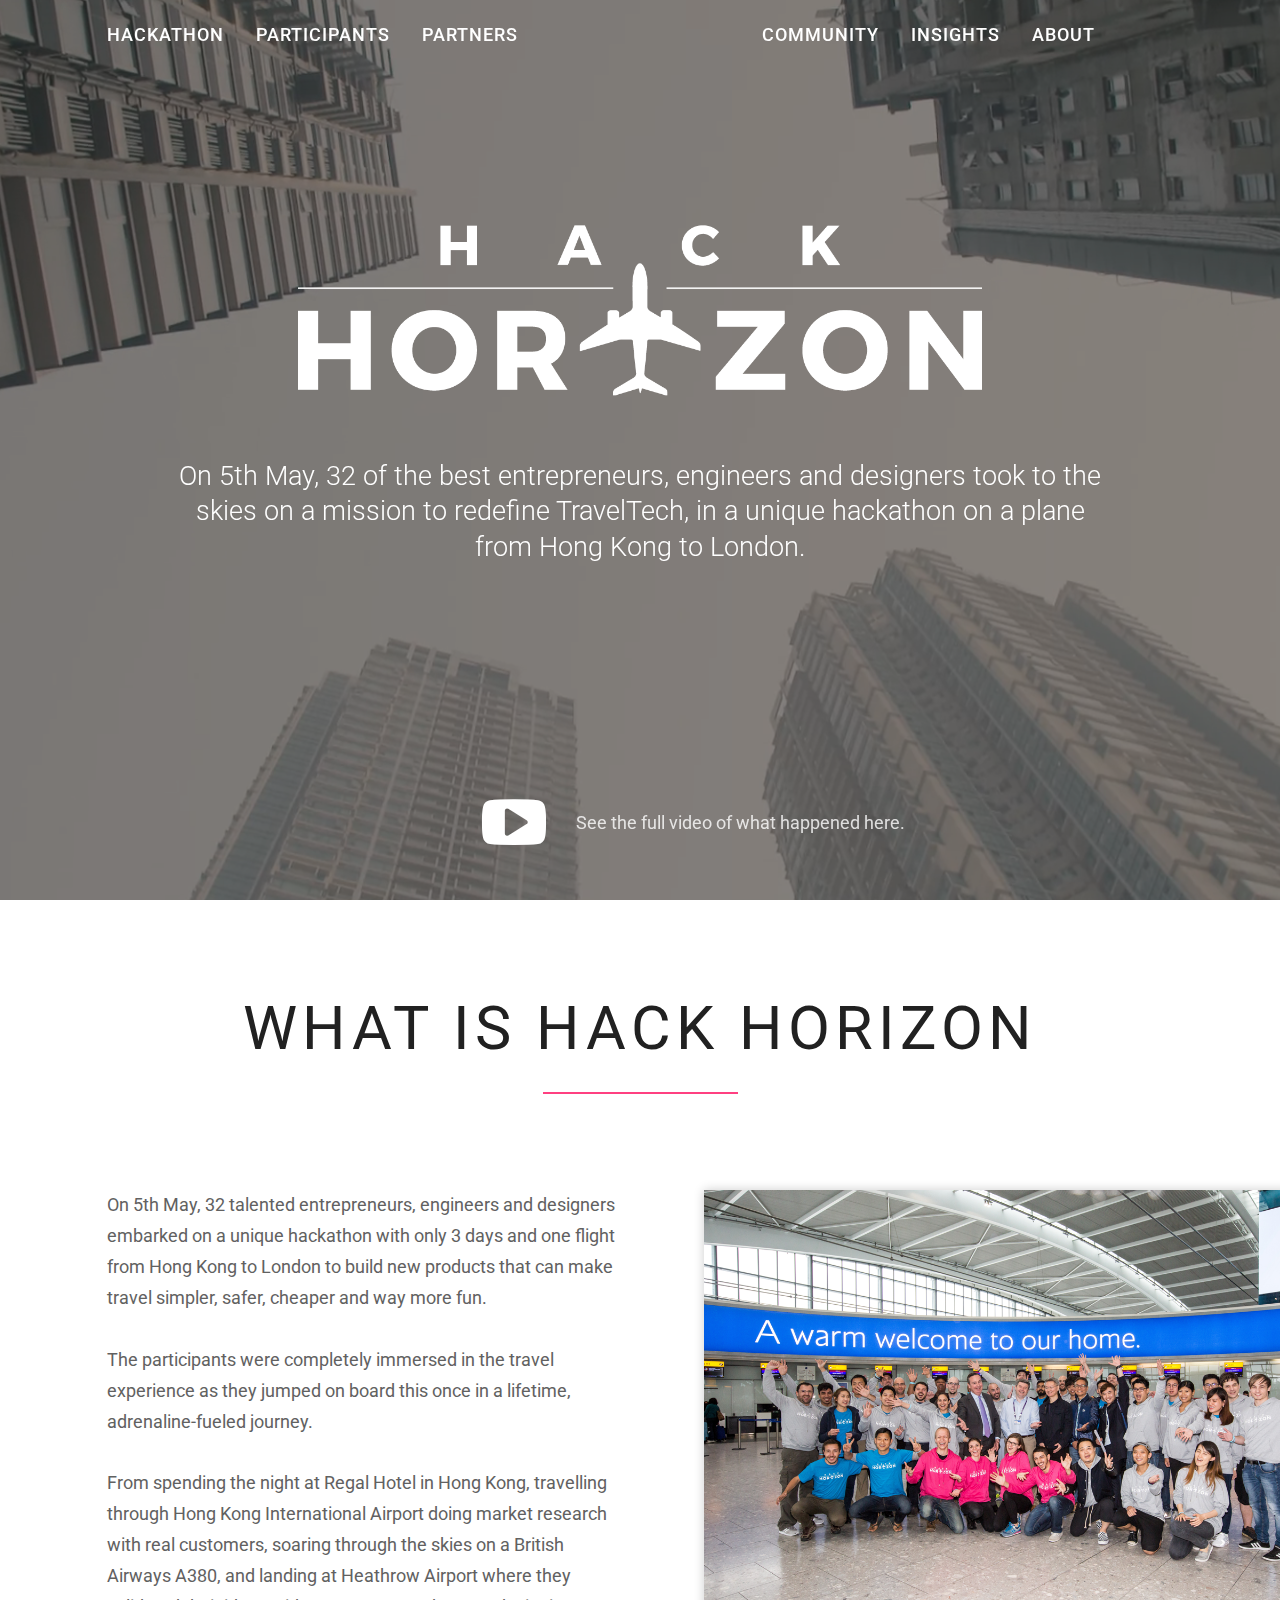
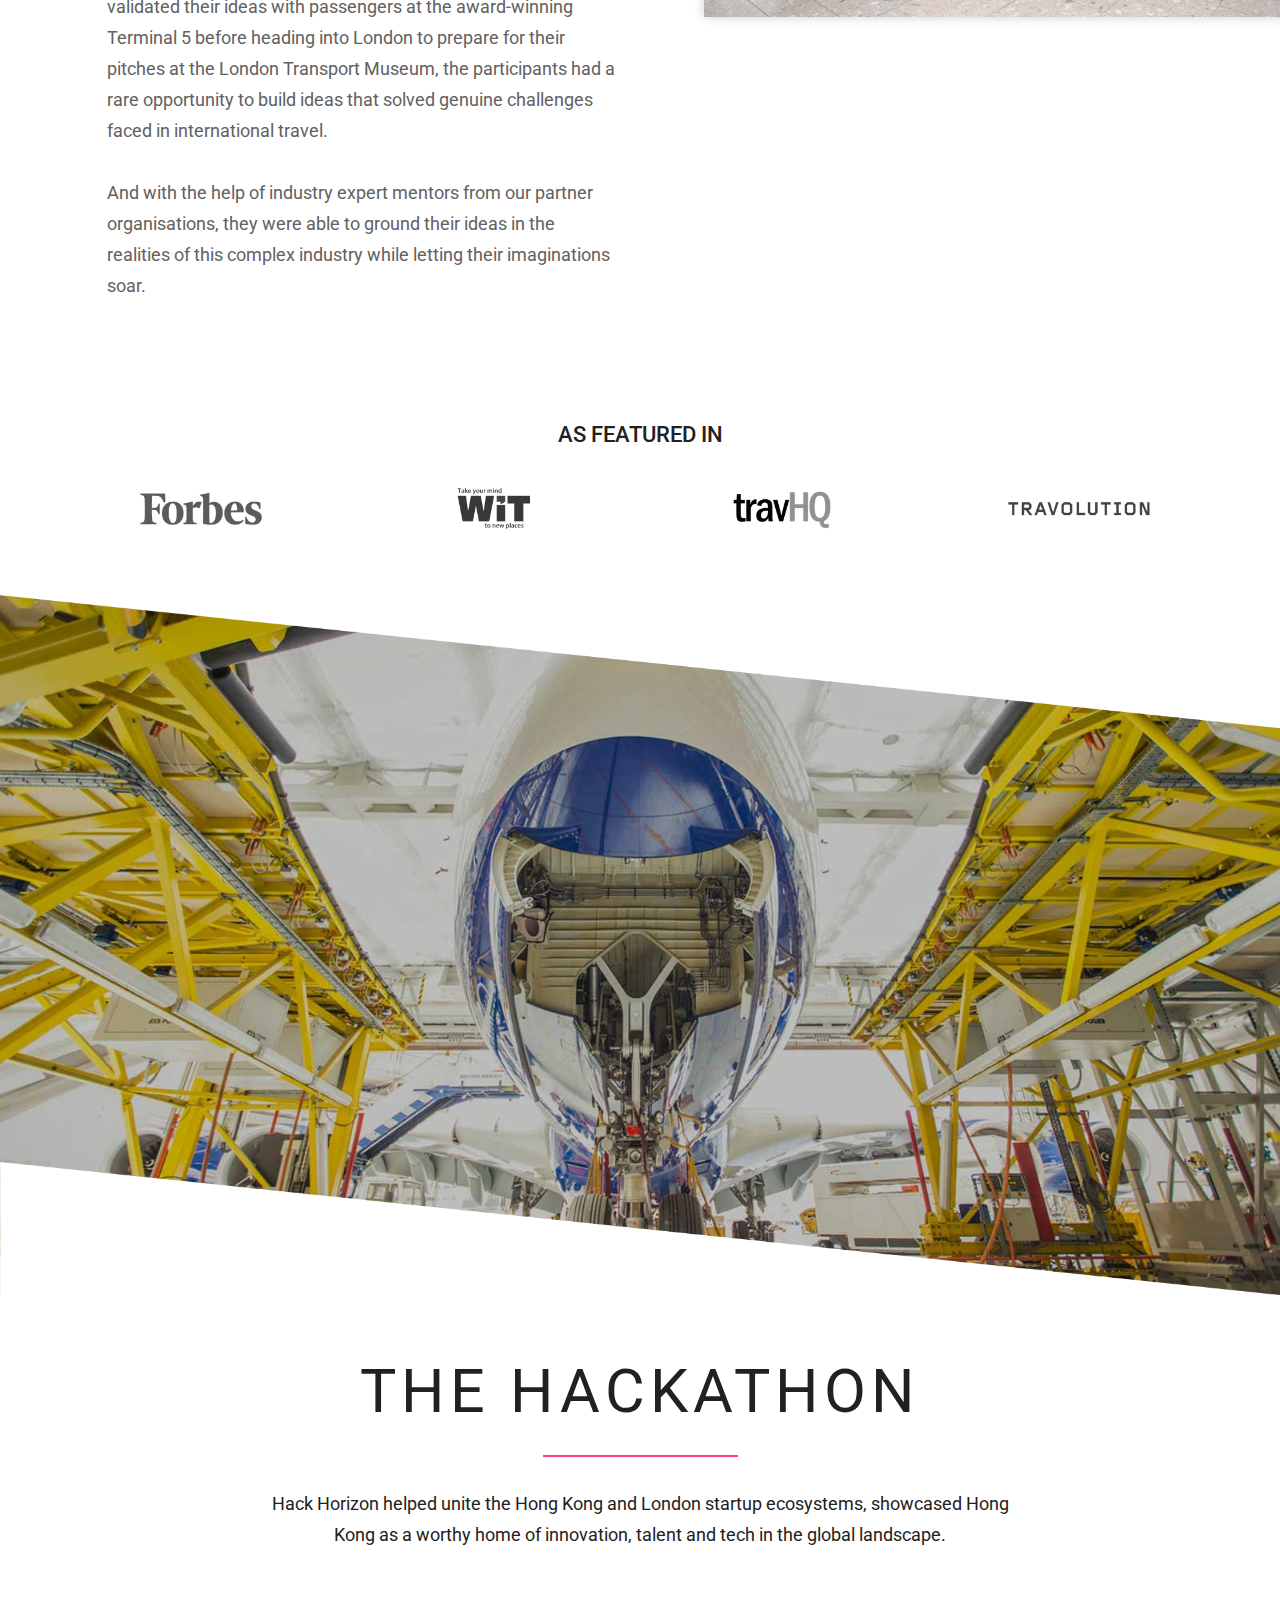
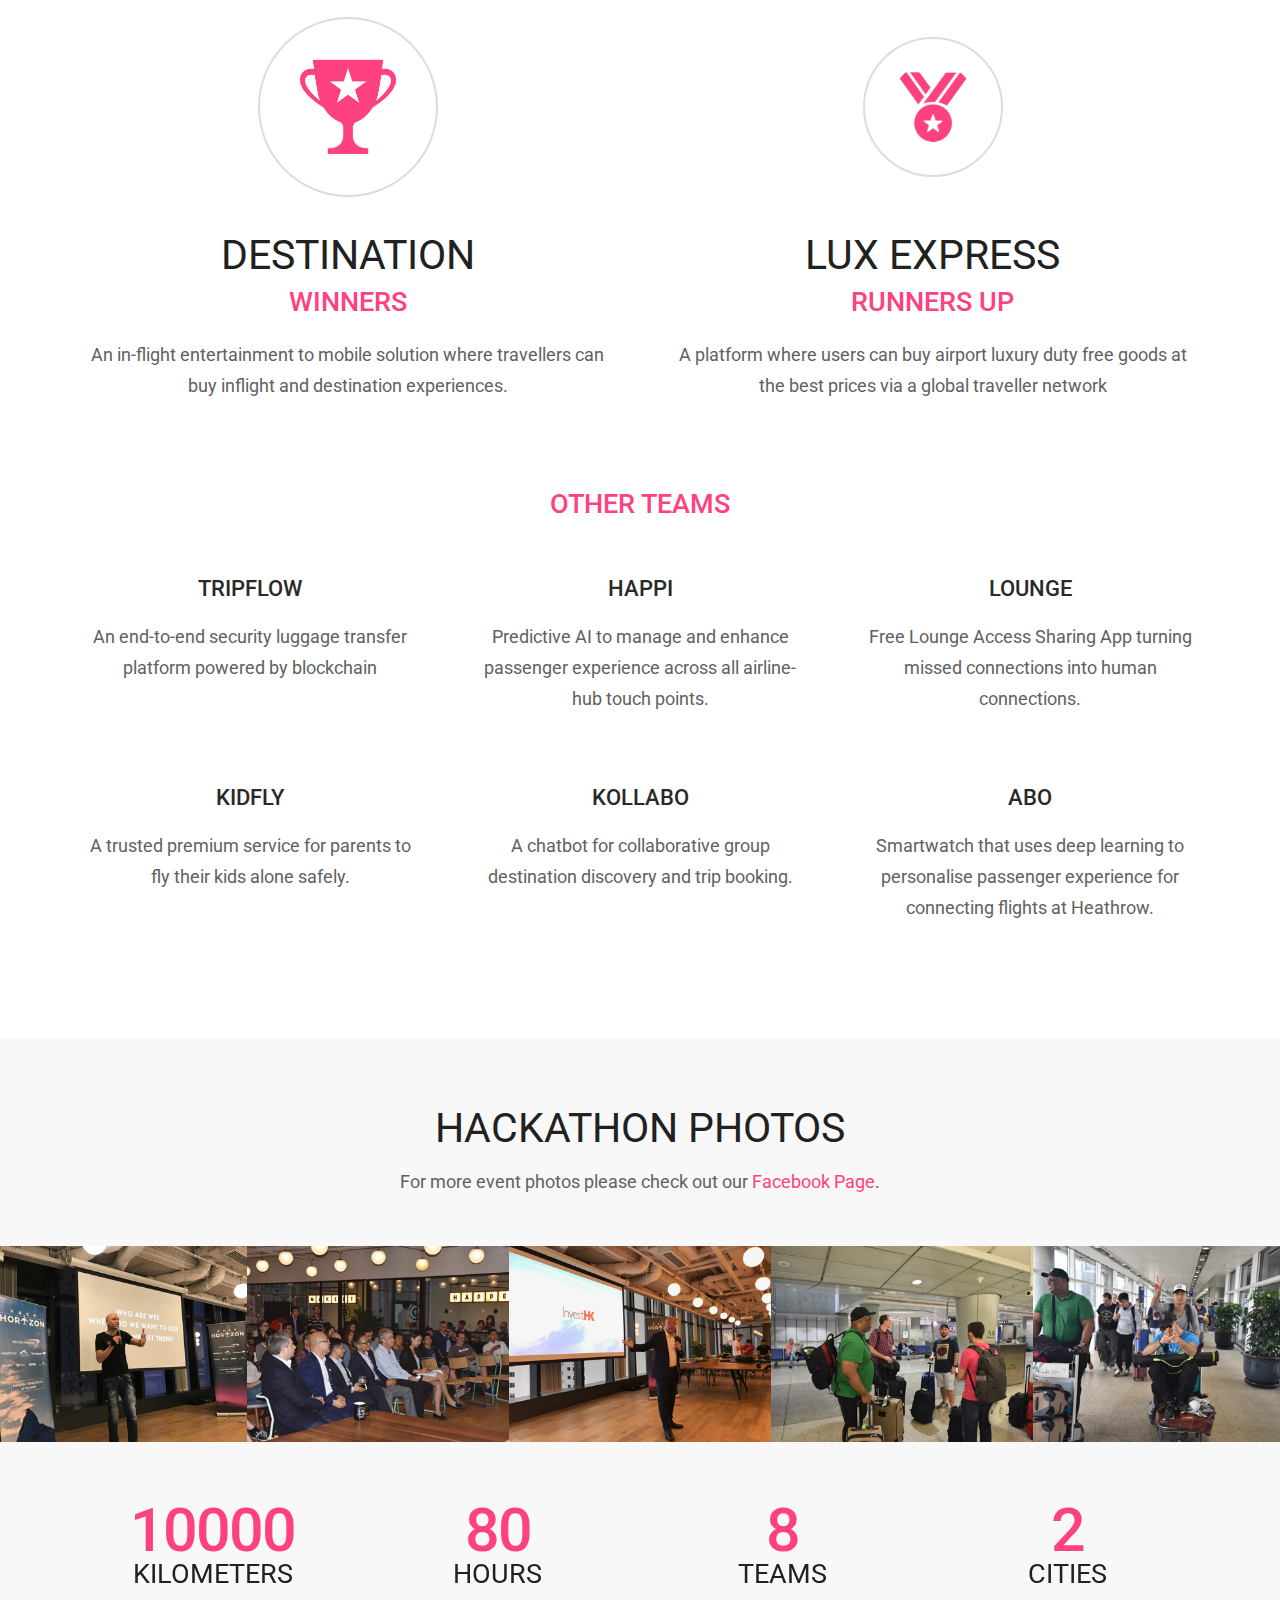
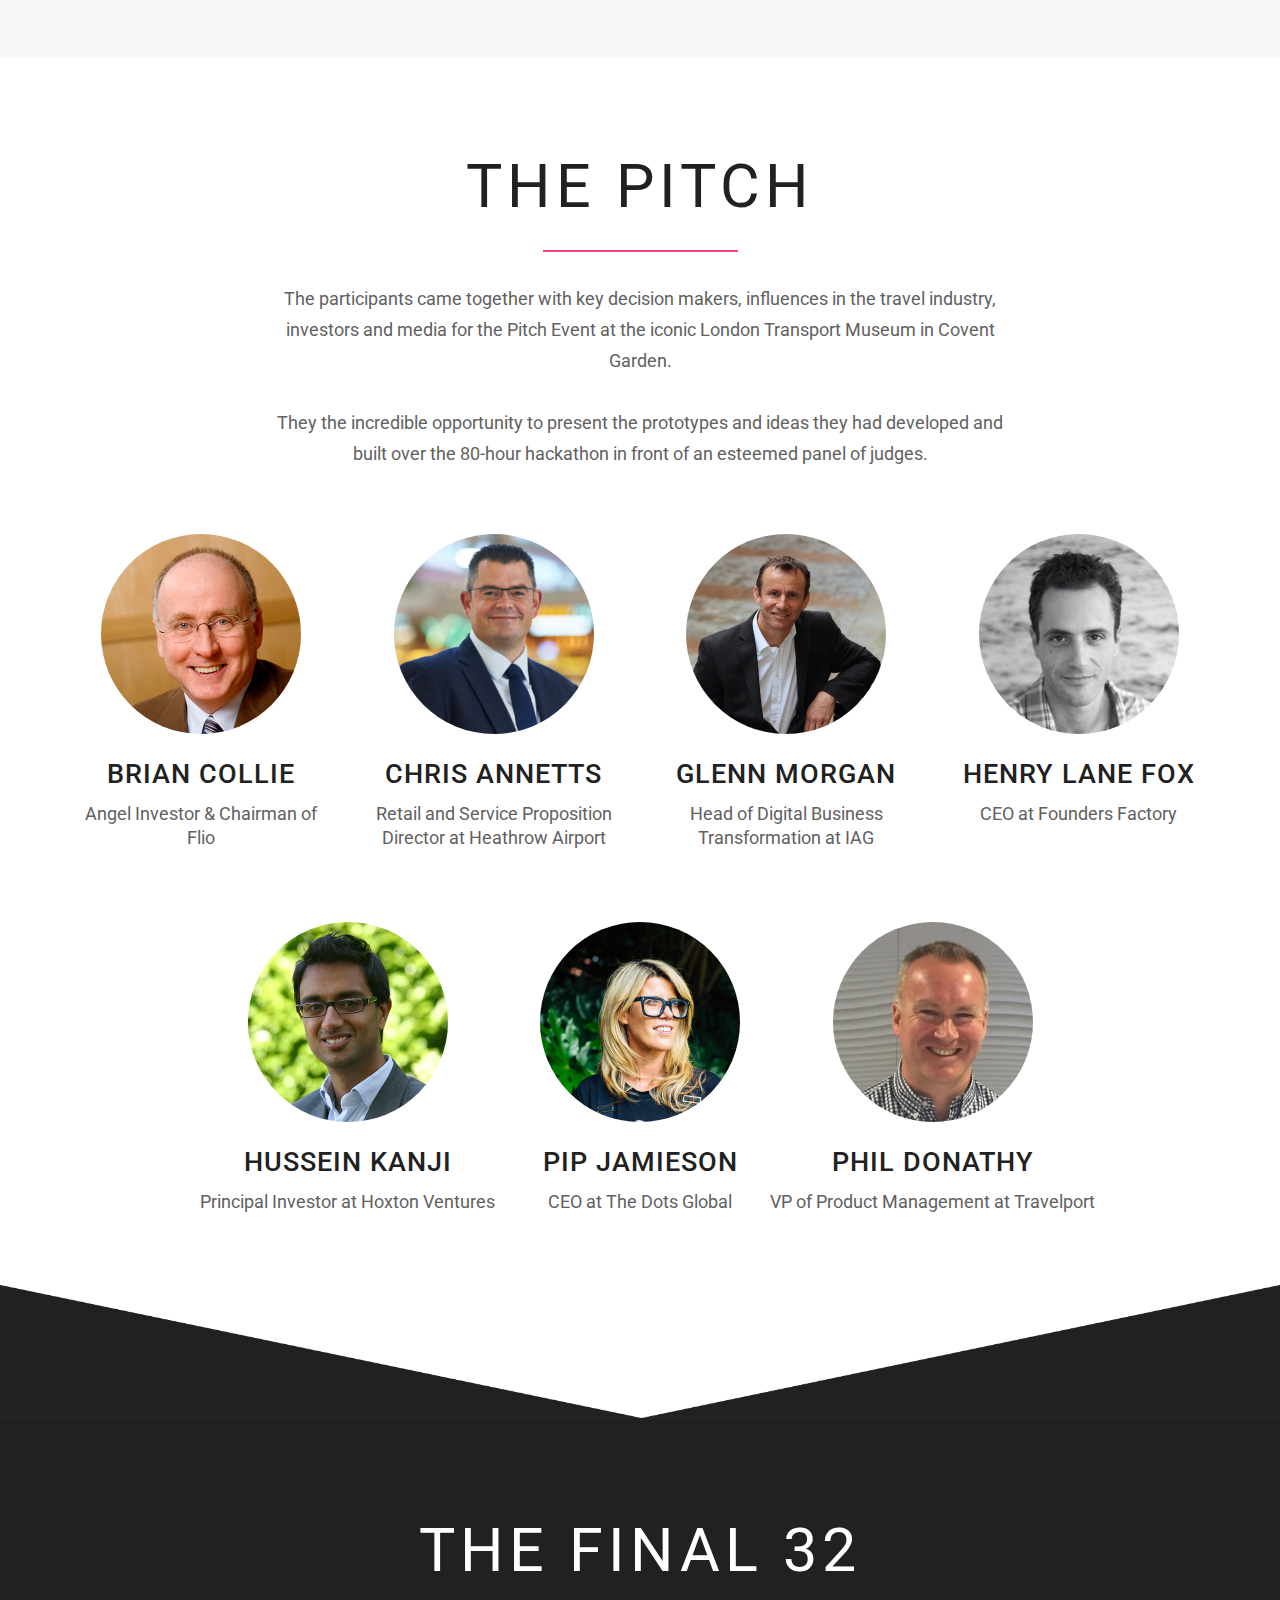
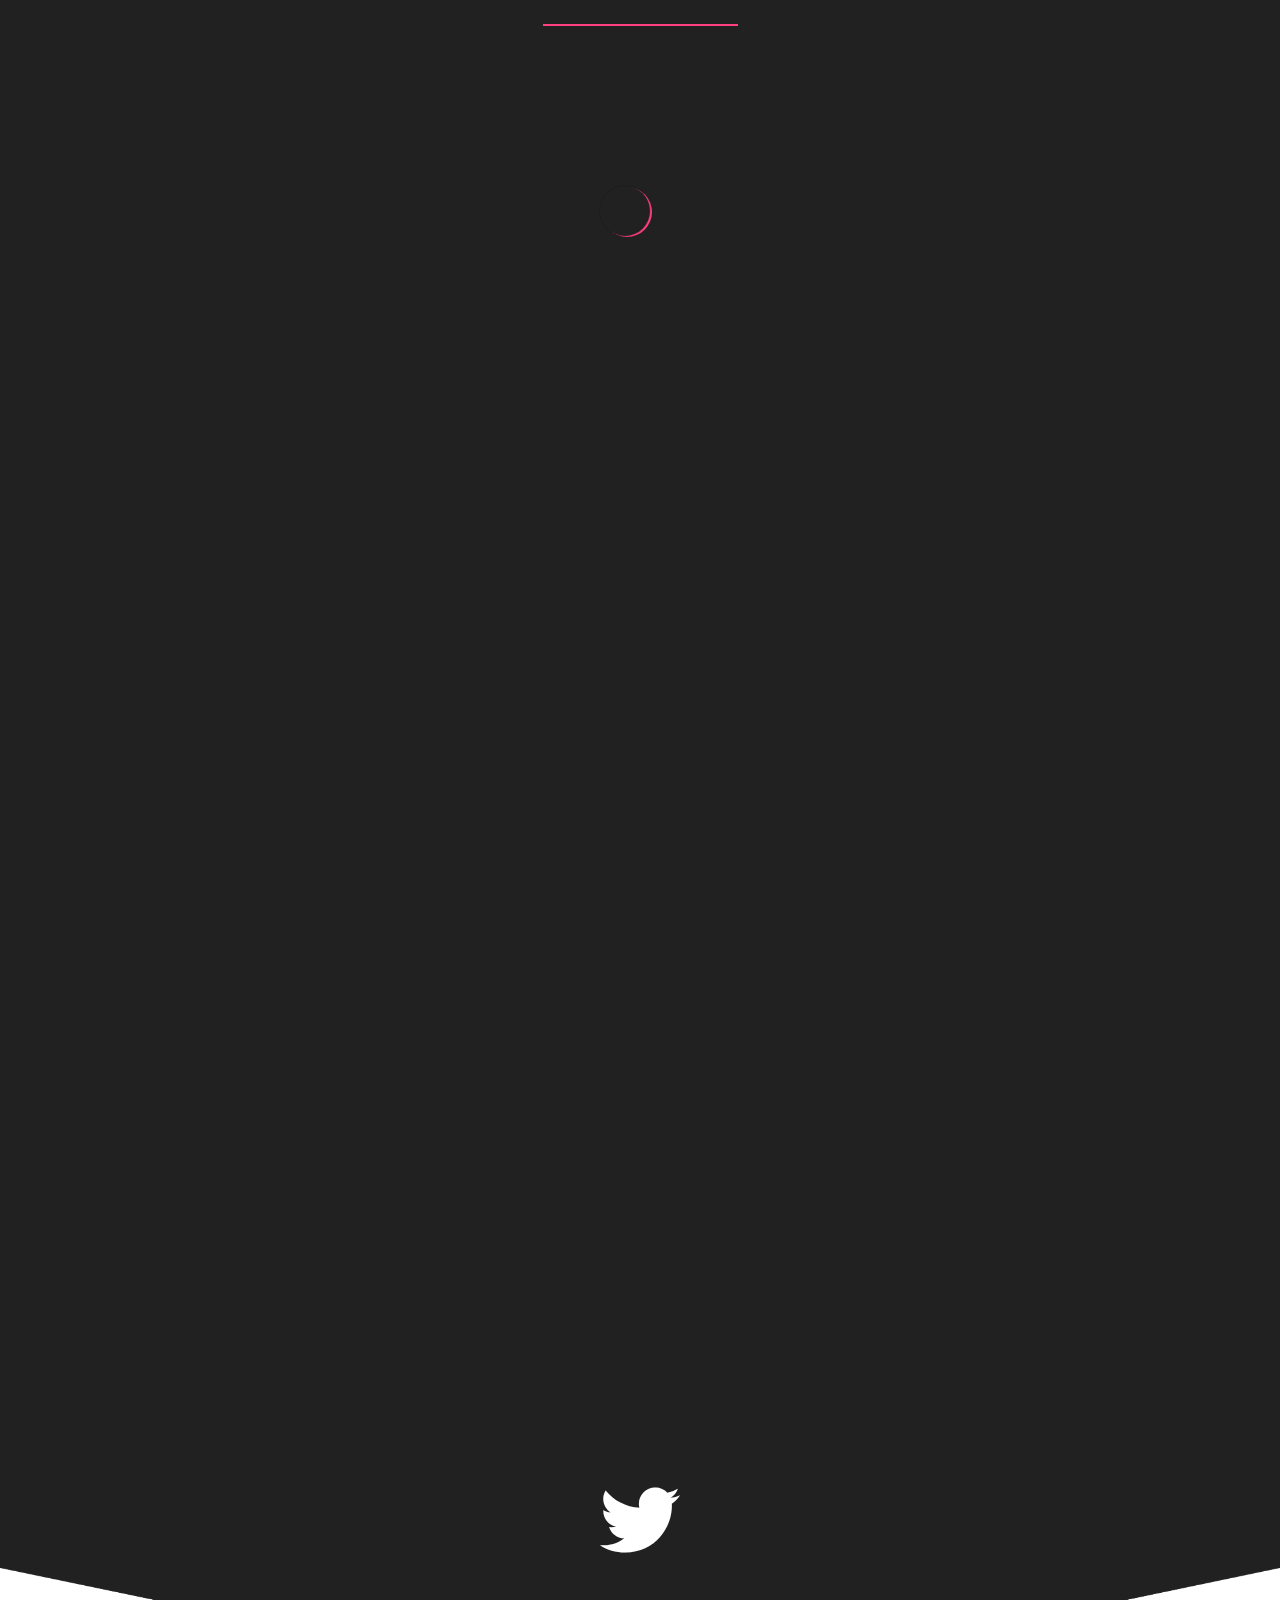
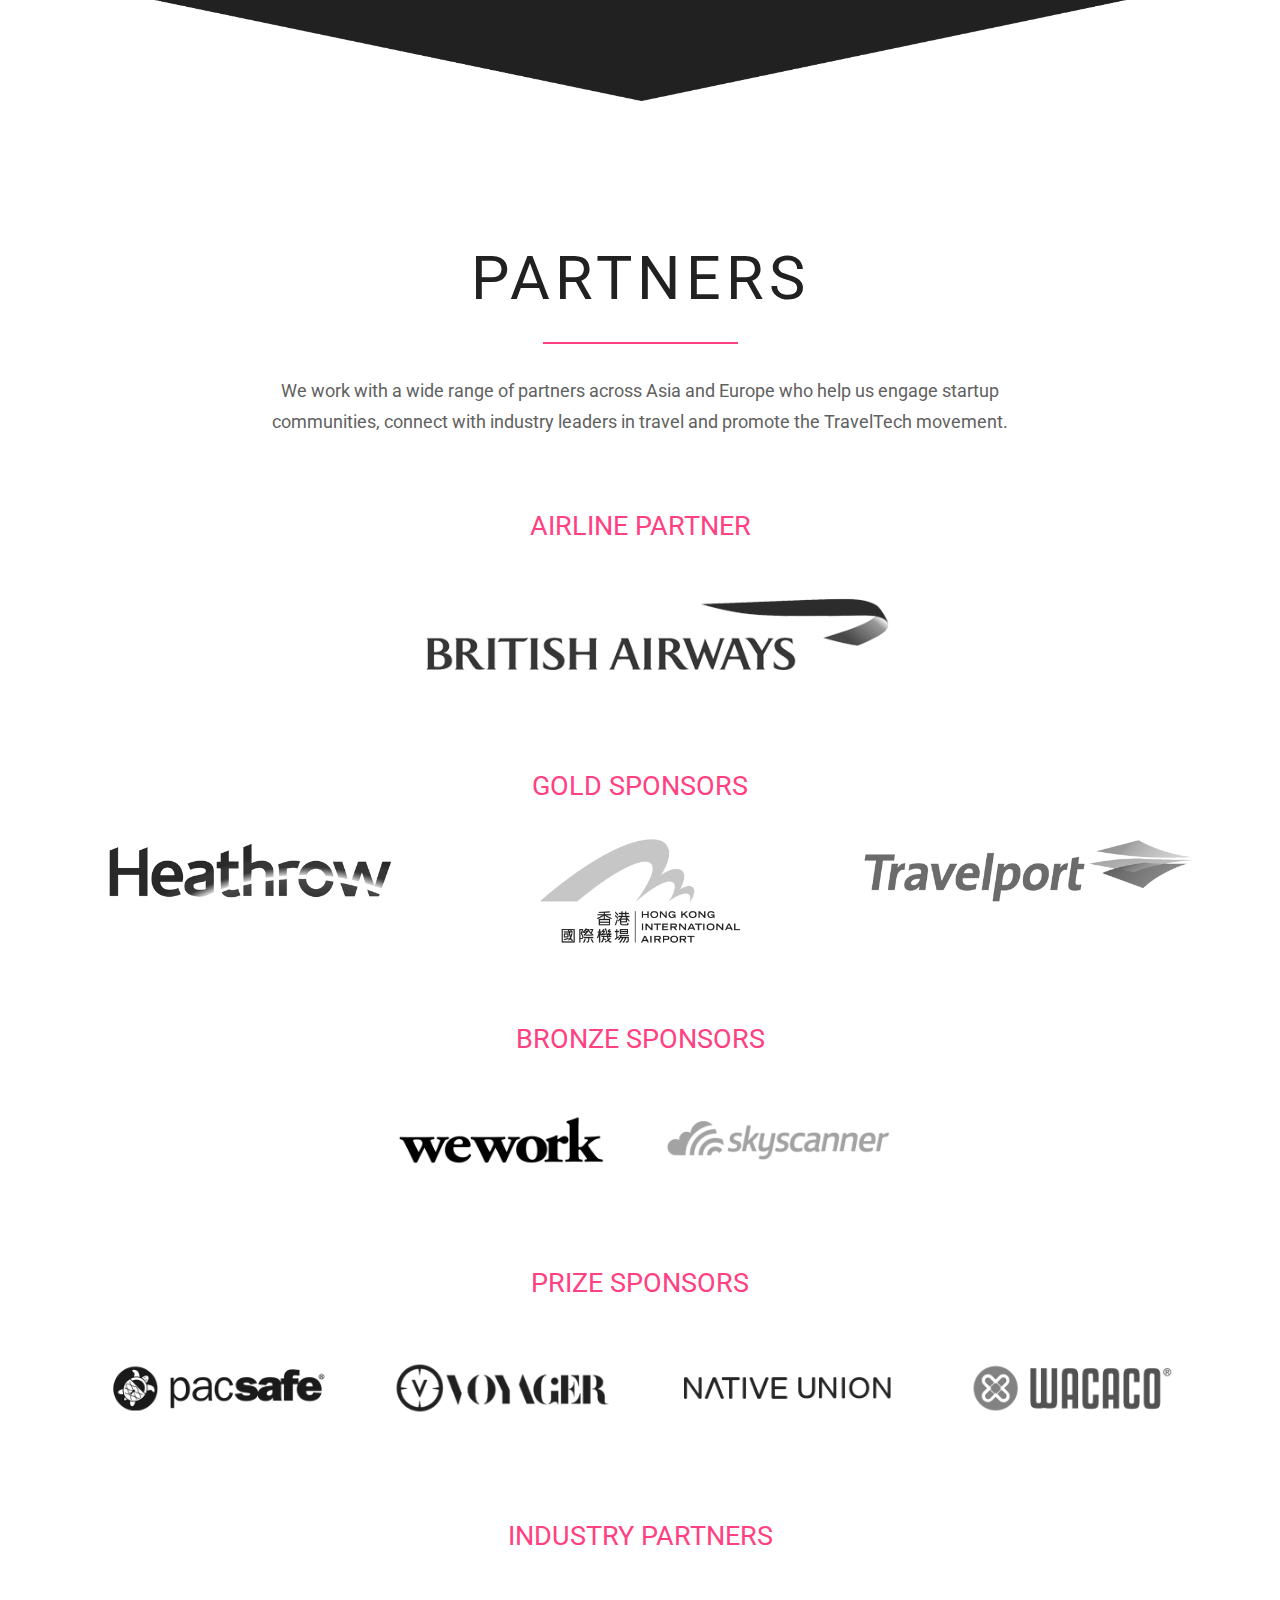
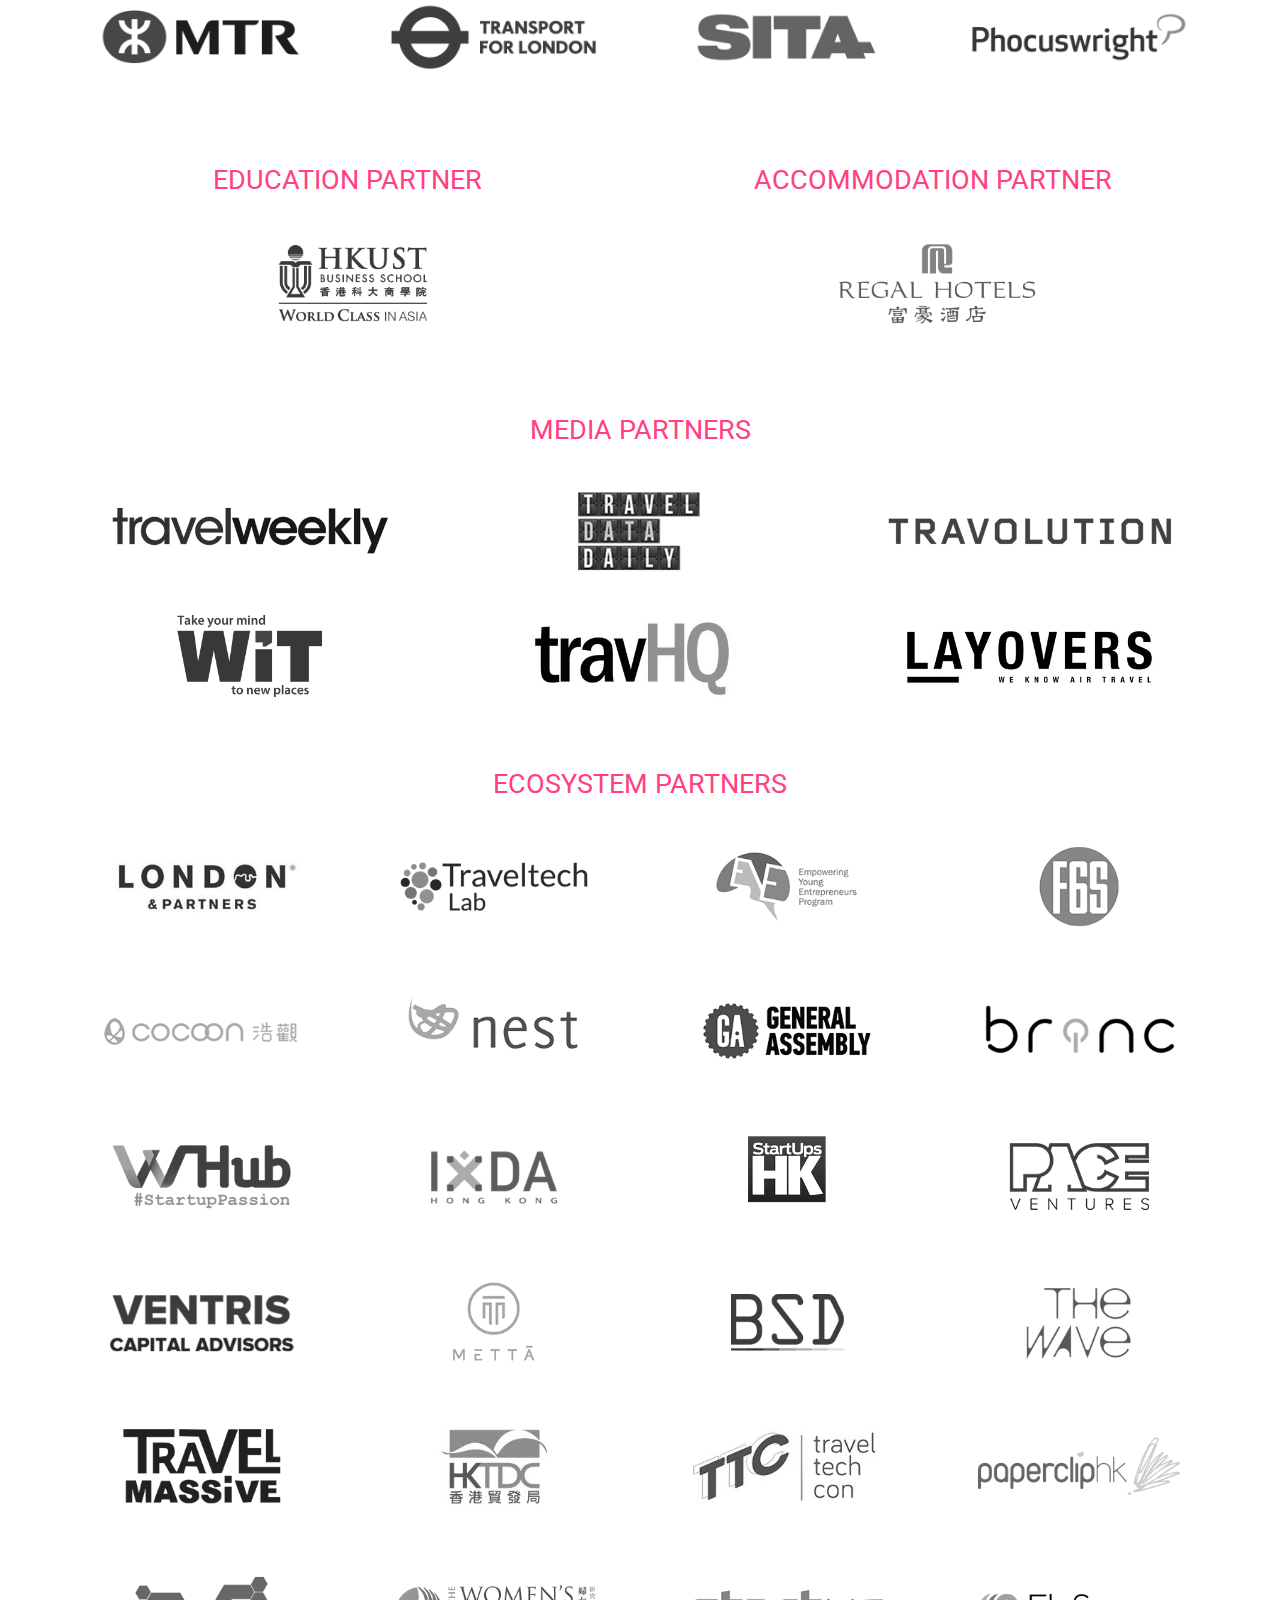
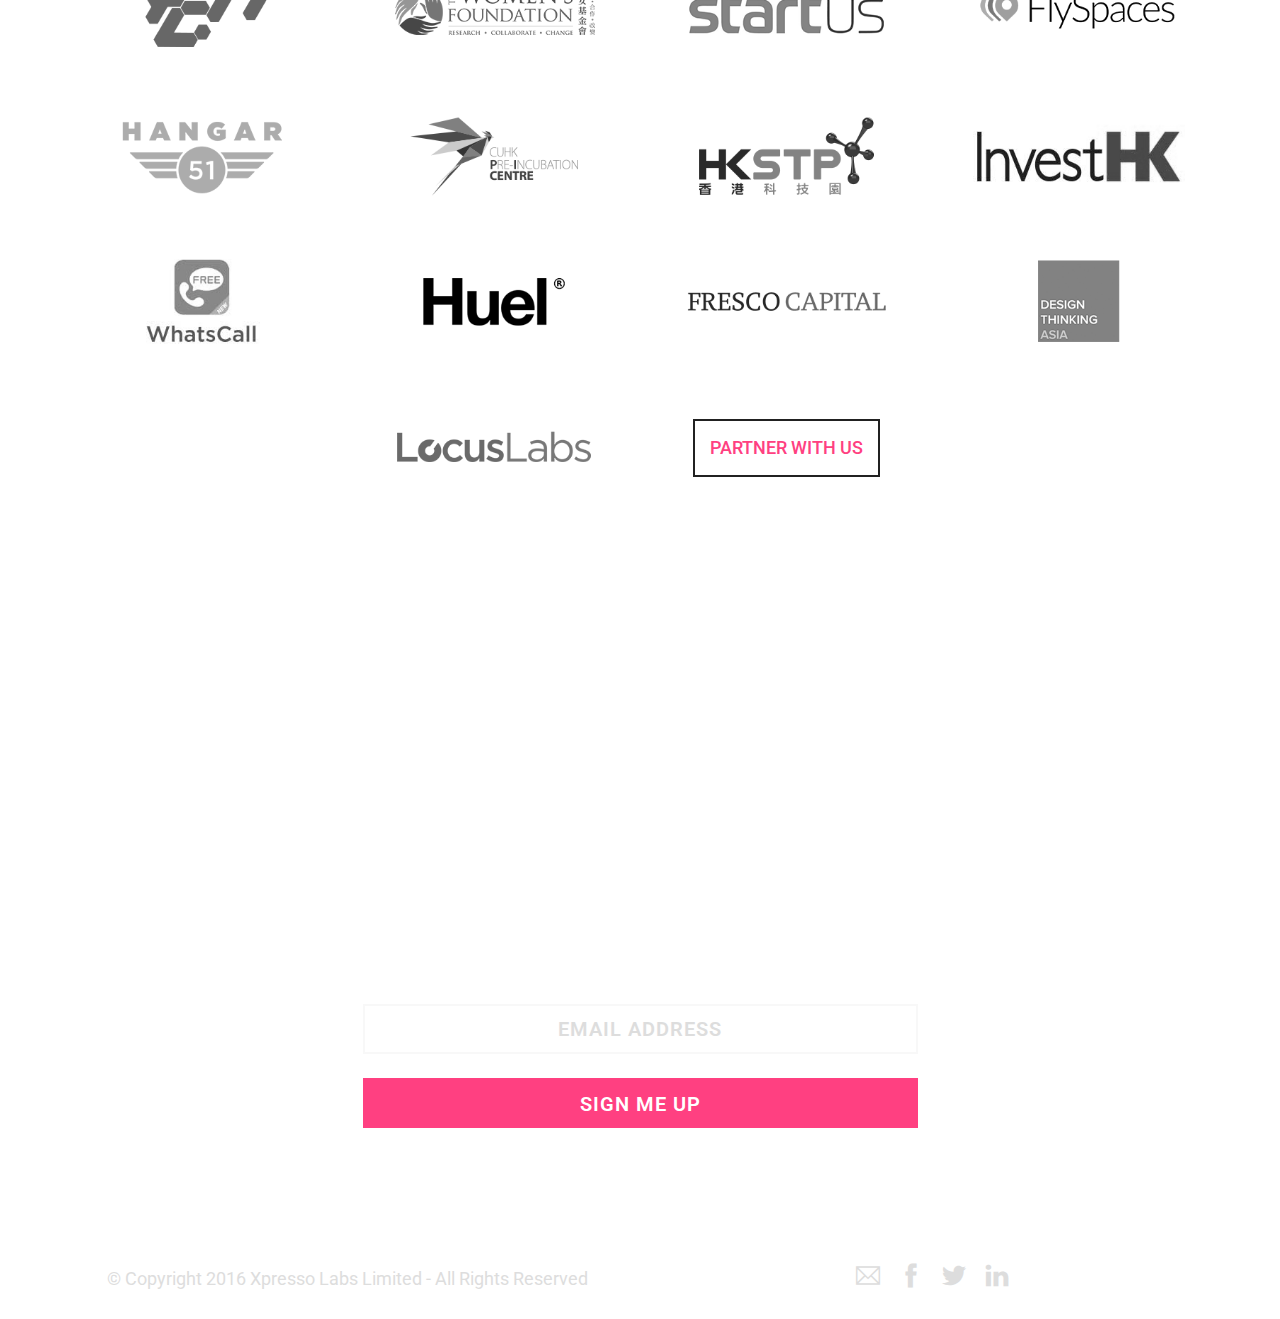
==== commit a1bb1147: "Nav Bar Fix and Copy Fix (past tense)" ====
--- a/index.html
+++ b/index.html
@@ -129,8 +129,8 @@
                 </div>
                 <div class="col-sm-12 col-md-5 col-md-pull-2 overflow-hidden-xs nav_bar_open menu_list">
                   <ul class="menu inline-block pull-right">
-                    <li><a href="#about" class="inner-link">THE HACKATHON</a></li>
-                    <li><a href="#Final32" class="inner-link">THe Final 32</a></li>
+                    <li><a href="#about" class="inner-link">HACKATHON</a></li>
+                    <li><a href="#Final32" class="inner-link">Participants</a></li>
                     <li><a href="#partners" class="inner-link">PARTNERS</a></li>
                   </ul>
                 </div>
@@ -201,14 +201,16 @@
           </div>
         </div>
         <div class="image-edge">
-          <div class="col-md-6 col-sm-4 p0 col-md-push-6 col-sm-push-8"><img alt="Hack Horizon Team Photo" src="img/hh_group.png" class="cast-shadow mb-xs-24"></div>
+          <div class="col-md-6 p0 col-md-push-6 col-sm-12"><img id="team_photo" alt="Hack Horizon Team Photo" src="img/hh_group.png" class="cast-shadow mb-xs-24"></div>
           <div class="container">
-            <div class="col-md-5 col-md-pull-0 col-sm-7 col-sm-pull-4 v-align-transform">
-              <p>On 5th May, 32 talented entrepreneurs, engineers and designers embarked on a unique hackathon with only 3 days and one flight from Hong Kong to London to build new products that can make travel simpler, safer, cheaper and way more fun.<br><br>Unlike other hackathons, Hack Horizon will completely immerse them in the travel experience and give them access to real life customers to test their assumptions right off the bat. What’s more is, that they will be granted special access to some of the best travel technologies and APIs out there as well as have the support and mentorship of leading industry experts.<br><br>So jump on board and follow them on this once in a lifetime, adrenaline-fueled travel experience.</p>
-            </div>
-          </div>
-        </div>
-        <div class="container pt32">
+            <div class="col-md-6 col-md-pull-0 col-sm-12">
+              <p>On 5th May, 32 talented entrepreneurs, engineers and designers embarked on a unique hackathon with only 3 days and one flight from Hong Kong to London to build new products that can make travel simpler, safer, cheaper and way more fun.<br><br>The participants were completely immersed in the travel experience as they jumped on board this once in a lifetime, adrenaline-fueled journey. <br><br>From spending the night at Regal Hotel in Hong Kong, travelling through Hong Kong International Airport doing market research with real customers, soaring through the skies on a British Airways A380, and landing at Heathrow Airport where they validated their ideas with passengers at the award-winning Terminal 5 before heading into London to prepare for their pitches at the London Transport Museum, the participants had a rare opportunity to build ideas that solved genuine challenges faced in international travel.<br><br>And with the help of industry expert mentors from our partner organisations, they were able to ground their ideas in the realities of this complex industry while letting their imaginations soar.</p>
+            </div>
+          </div>
+        </div>
+      </section>
+      <section id="featured_in">
+        <div class="container">
           <div class="row">
             <div class="col-md-12">
               <h3 class="uppercase_prizes">As Featured In</h3>
@@ -247,12 +249,12 @@
             <div class="col-md-6"><img alt="Hack Horizon Winners" src="img/winners.png" class="winning_team">
               <h2>Destination</h2>
               <h3>Winners</h3>
-              <p>An In Flight Entertainment to mobile solution where you can buy inflight and destination experiences.</p>
+              <p>An in-flight entertainment to mobile solution where travellers can buy inflight and destination experiences.</p>
             </div>
             <div class="col-md-6"><img alt="Runners Up" src="img/runners_up.png" class="runners_up">
               <h2>Lux EXpress</h2>
               <h3>Runners Up</h3>
-              <p>Buy airport luxury duty free at the best prices via a global traveller network</p>
+              <p>A platform where users can buy airport luxury duty free goods at the best prices via a global traveller network</p>
             </div>
           </div>
           <div class="row text-center">
@@ -320,7 +322,7 @@
               <li><img alt="Paul Papadimitriou at the Hack Horizon Kick-Off Event" src="img/thehack/launch.jpg"></li>
               <li><img alt="WeWork Kick Off Event" src="img/thehack/launch3.jpg"></li>
               <li><img alt="Charles NG at the Hack Horizon Kick Off Event" src="img/thehack/launch2.jpg"></li>
-              <li><img alt="Hack Horizon on the MTR" src="img/thehack/MTR.jpg"></li>
+              <li><img alt="Hack Horizon on the MTR" src="img/thehack/MTRAE.jpg"></li>
               <li><img alt="HKIA" src="img/thehack/HKIA.jpg"></li>
               <li><img alt="Chris AuYoung speaking at HKIA" src="img/thehack/HKIA2.jpg"></li>
               <li><img alt="Hack Horizon Team Photo at HKIA" src="img/thehack/HKIA3.jpg"></li>
@@ -771,6 +773,7 @@
       
       
       
+      
       <section id="take_off">
         <div class="white_arrow_up">
           <div class="container">
--- a/css/custom.css
+++ b/css/custom.css
@@ -169,6 +169,10 @@
 #about {
   padding-top: 96px;
   background: white; }
+  #about .image-edge .container {
+    height: 680px; }
+  #about #team_photo {
+    margin-left: 64px; }
   #about .about_border {
     margin-bottom: 96px; }
   #about h2 {
@@ -181,14 +185,17 @@
   #about iframe {
     width: 80%;
     margin: 0 auto; }
-  #about h3 {
+
+#featured_in {
+  padding-bottom: 64px; }
+  #featured_in h3 {
     text-align: center;
     margin: 48px 0 32px 0;
     font-size: 1.7em;
     text-transform: uppercase;
     font-weight: 500;
     color: #212121; }
-  #about #press_coverage img {
+  #featured_in #press_coverage img {
     text-align: center;
     cursor: pointer;
     width: 150px;
@@ -871,7 +878,10 @@
 
   #about p {
     text-align: center;
-    padding-bottom: 24px; }
+    padding-top: 24px; }
+  #about #team_photo {
+    margin-left: 0px;
+    width: 100%; }
   #about .about_border {
     margin-bottom: 32px; }
   #about #the_numbers {
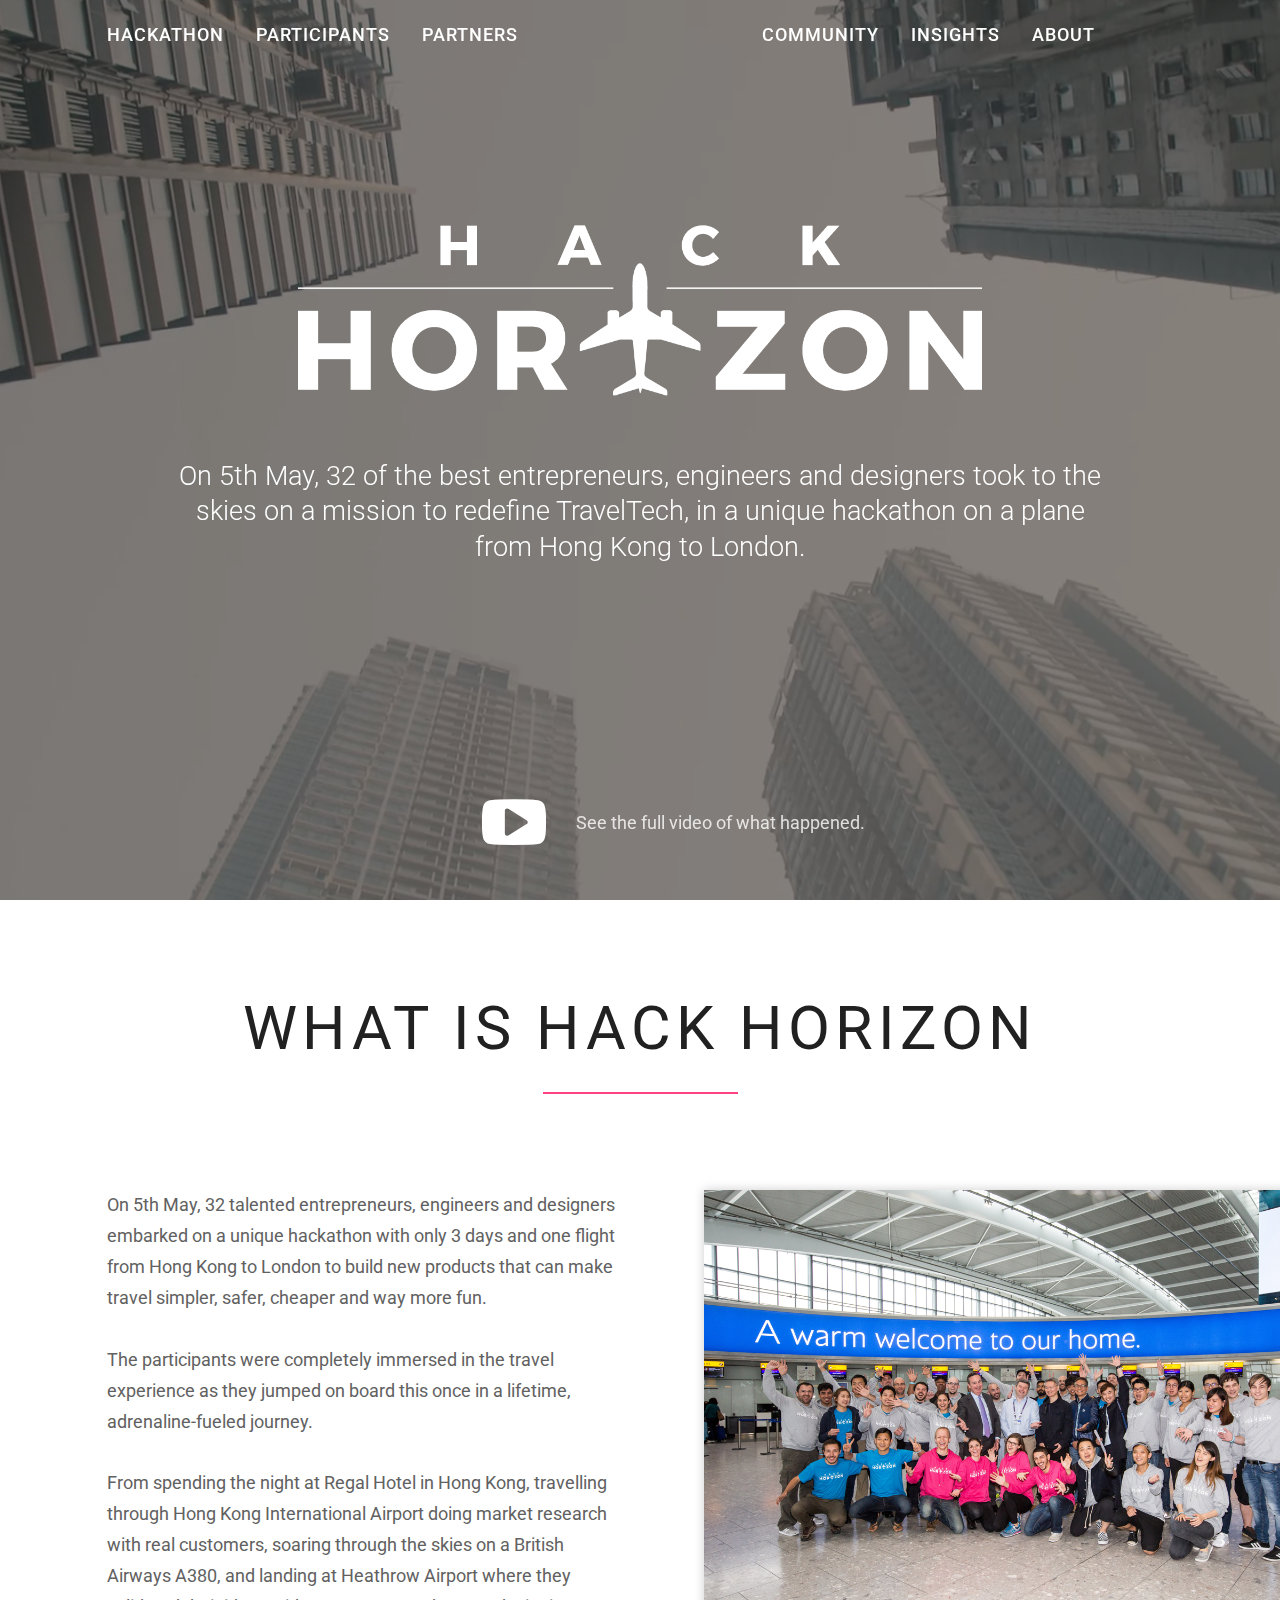
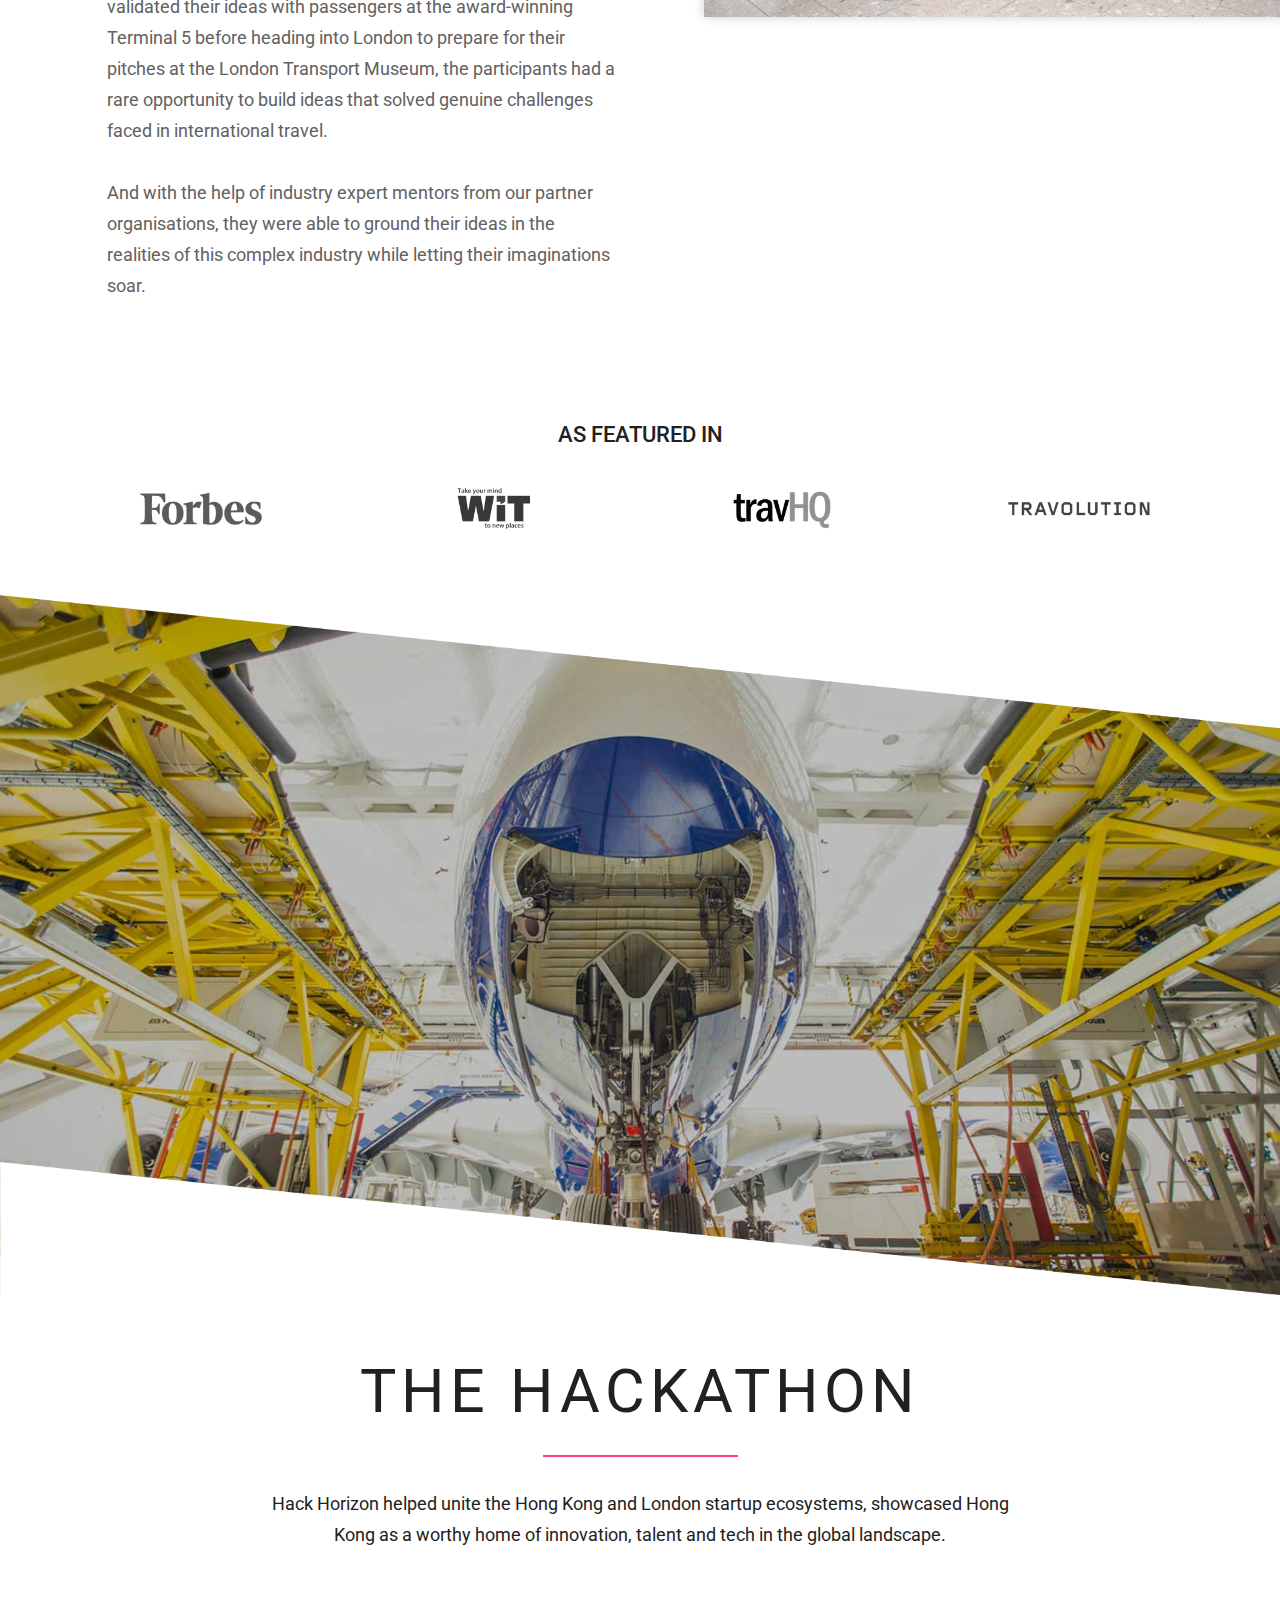
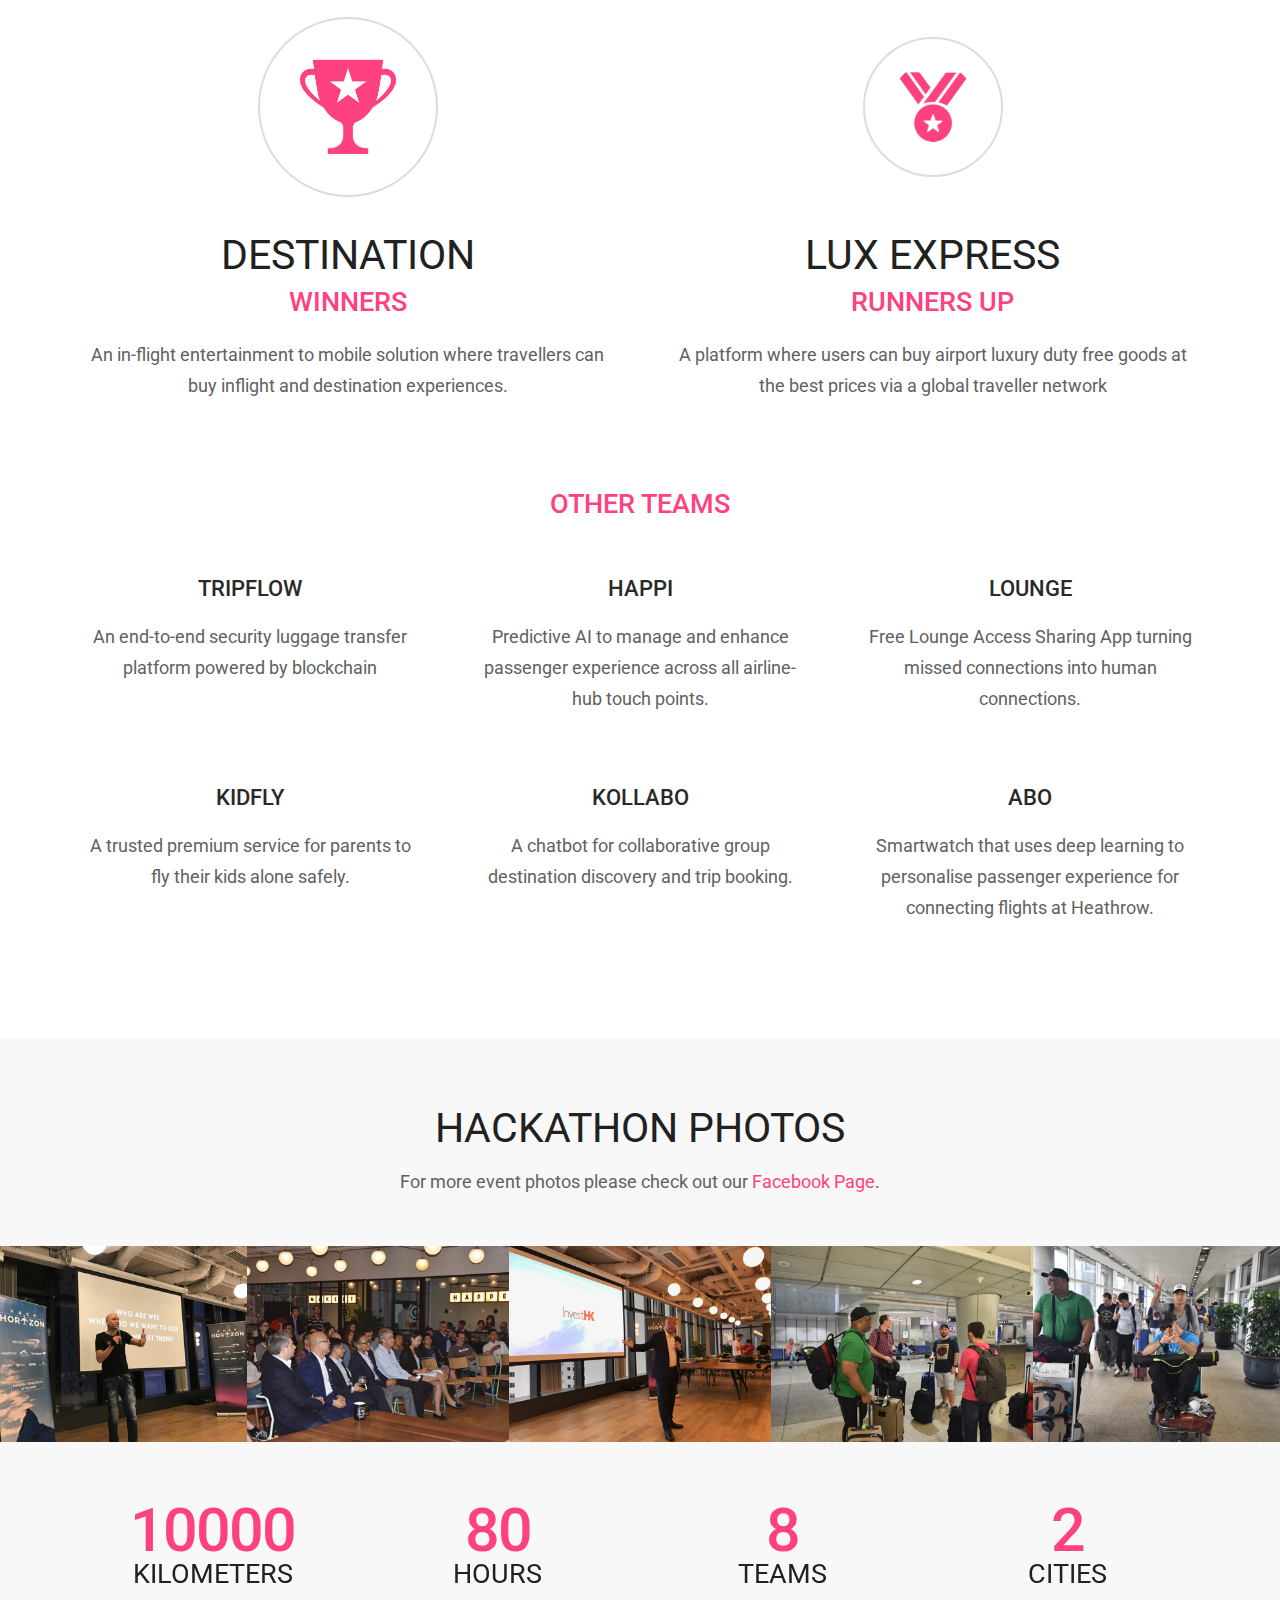
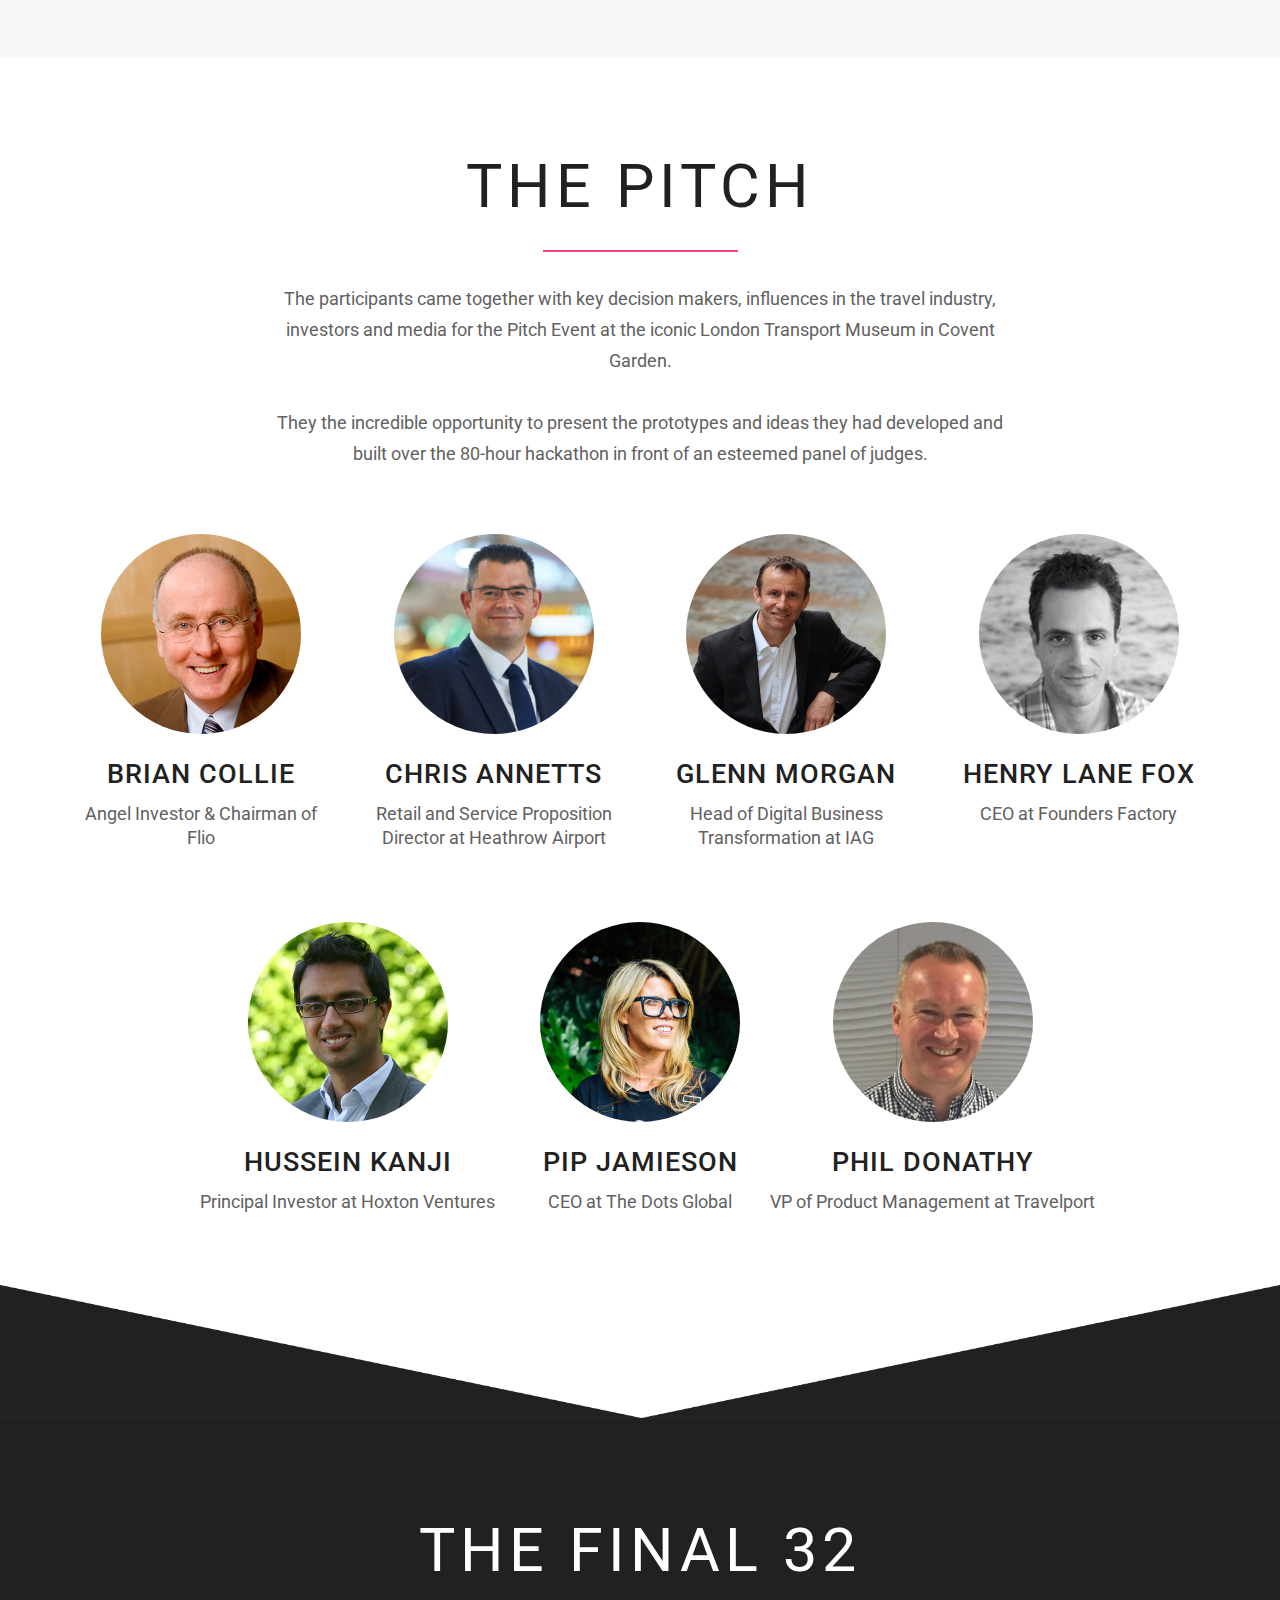
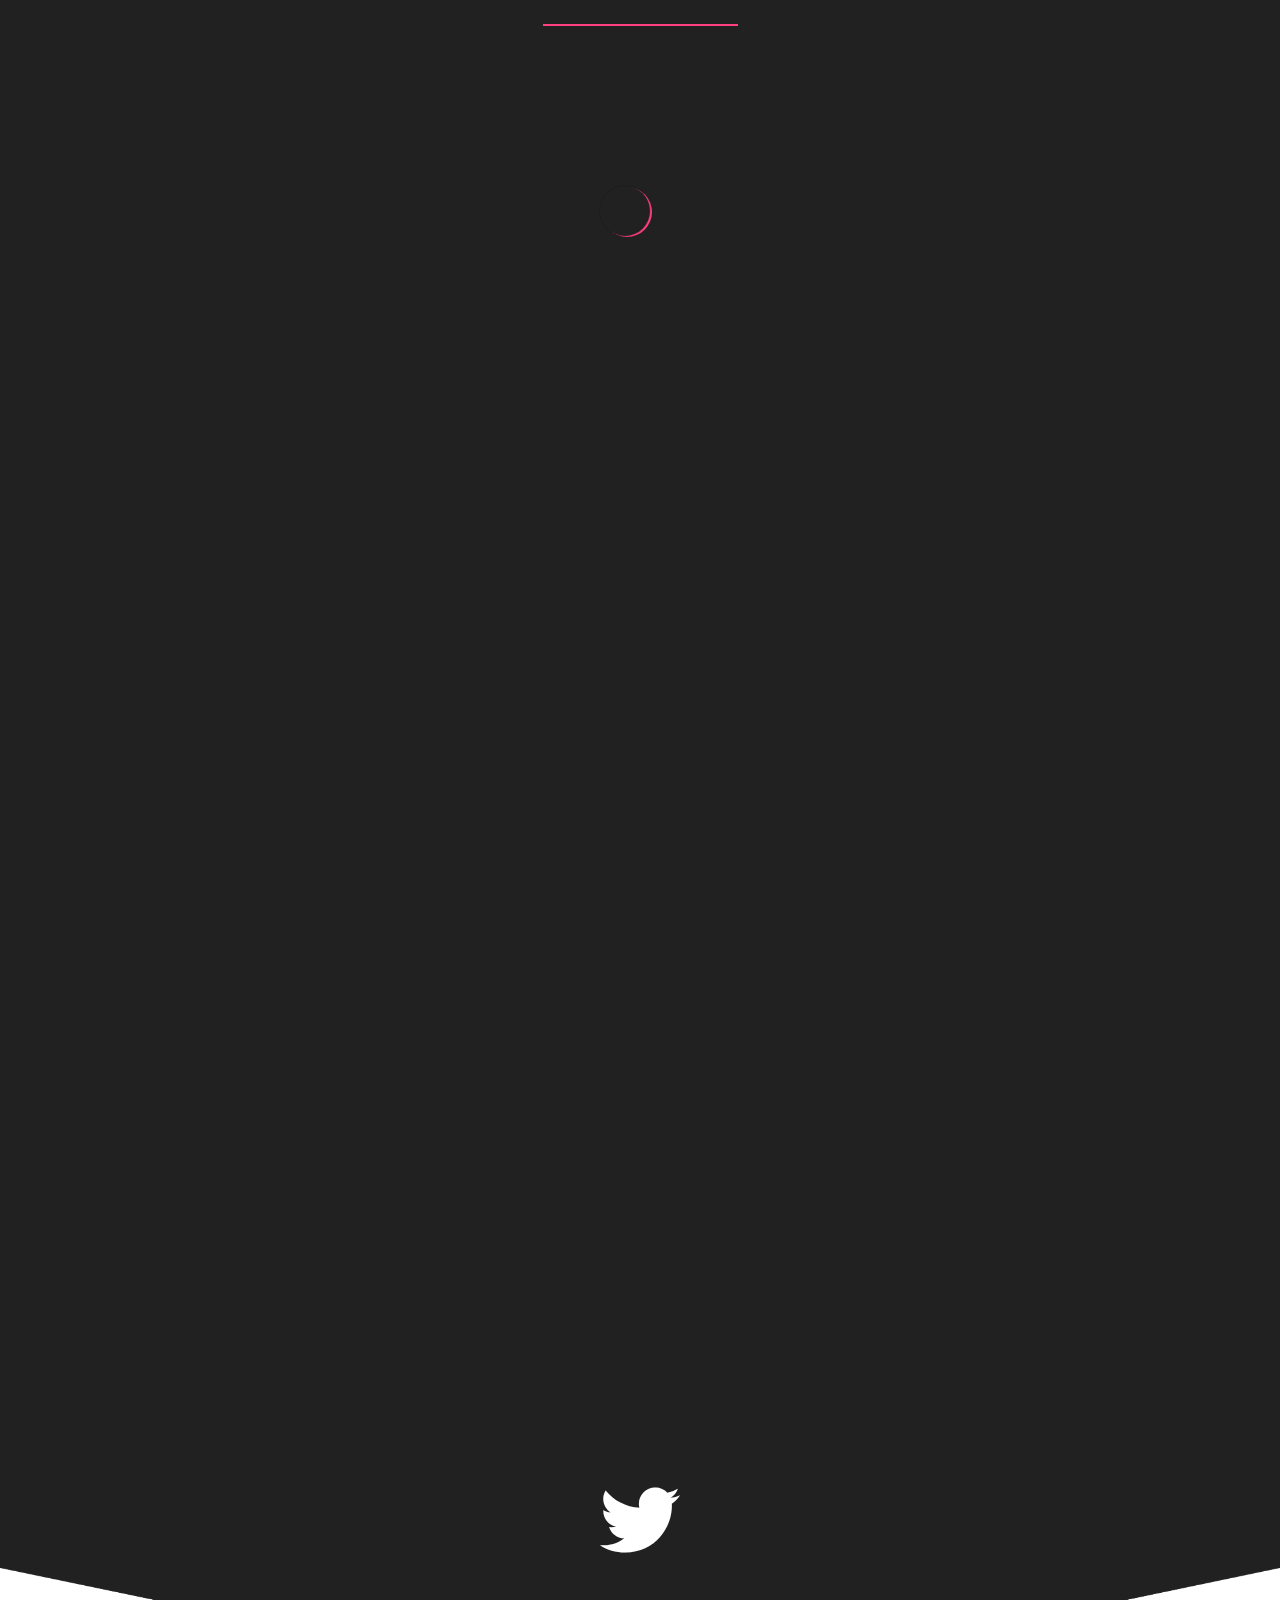
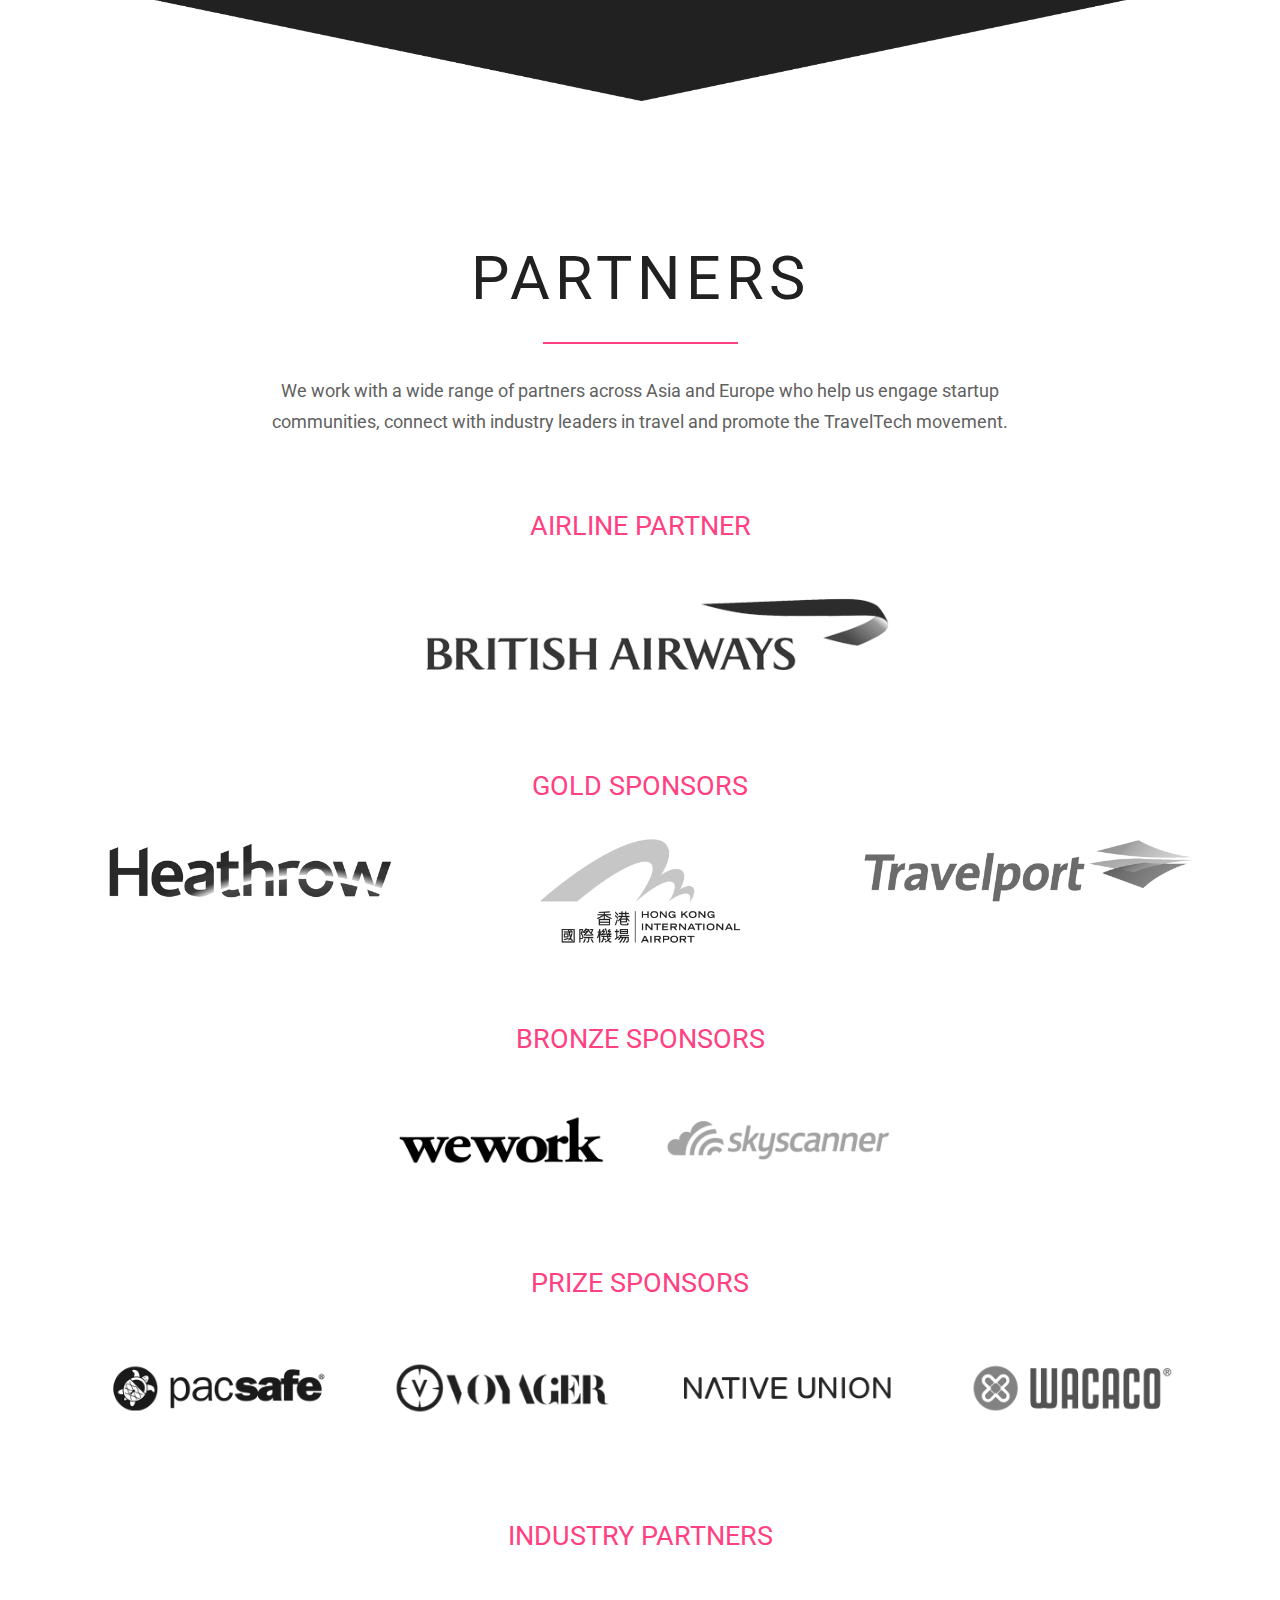
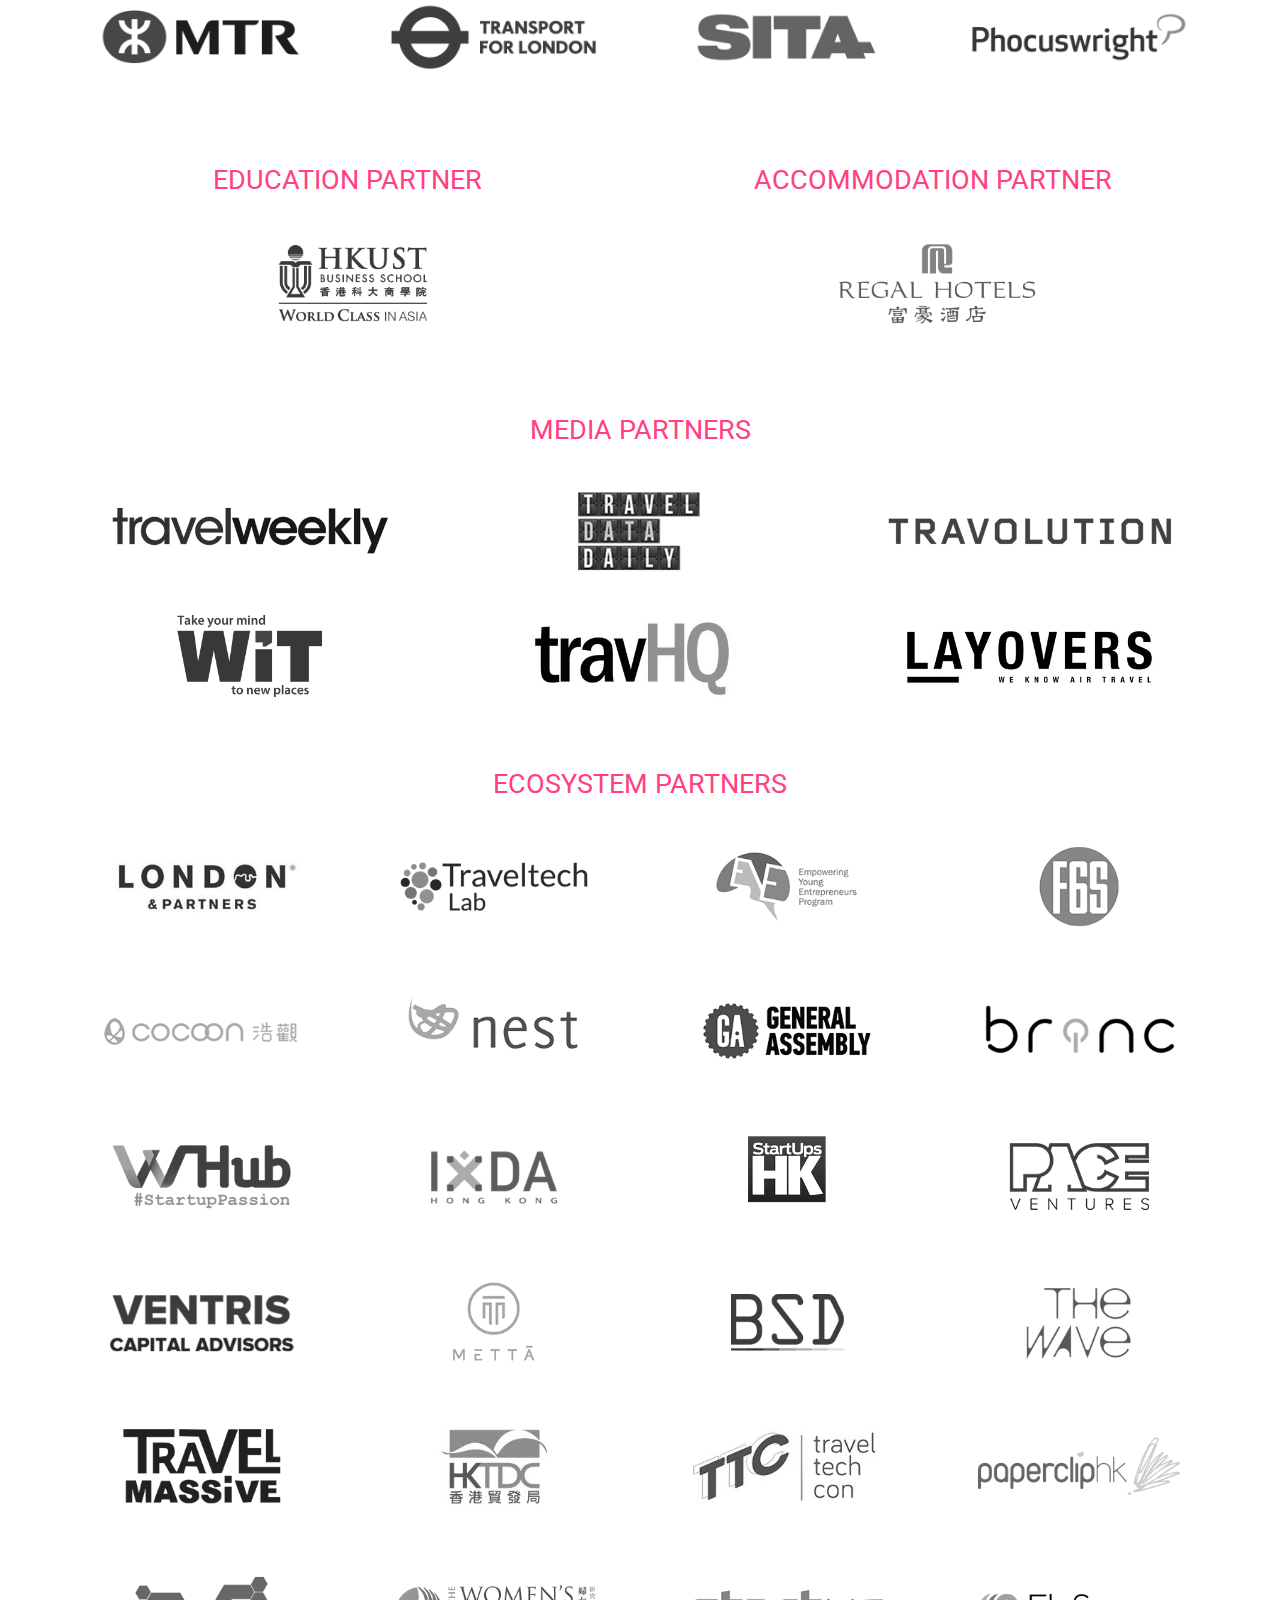
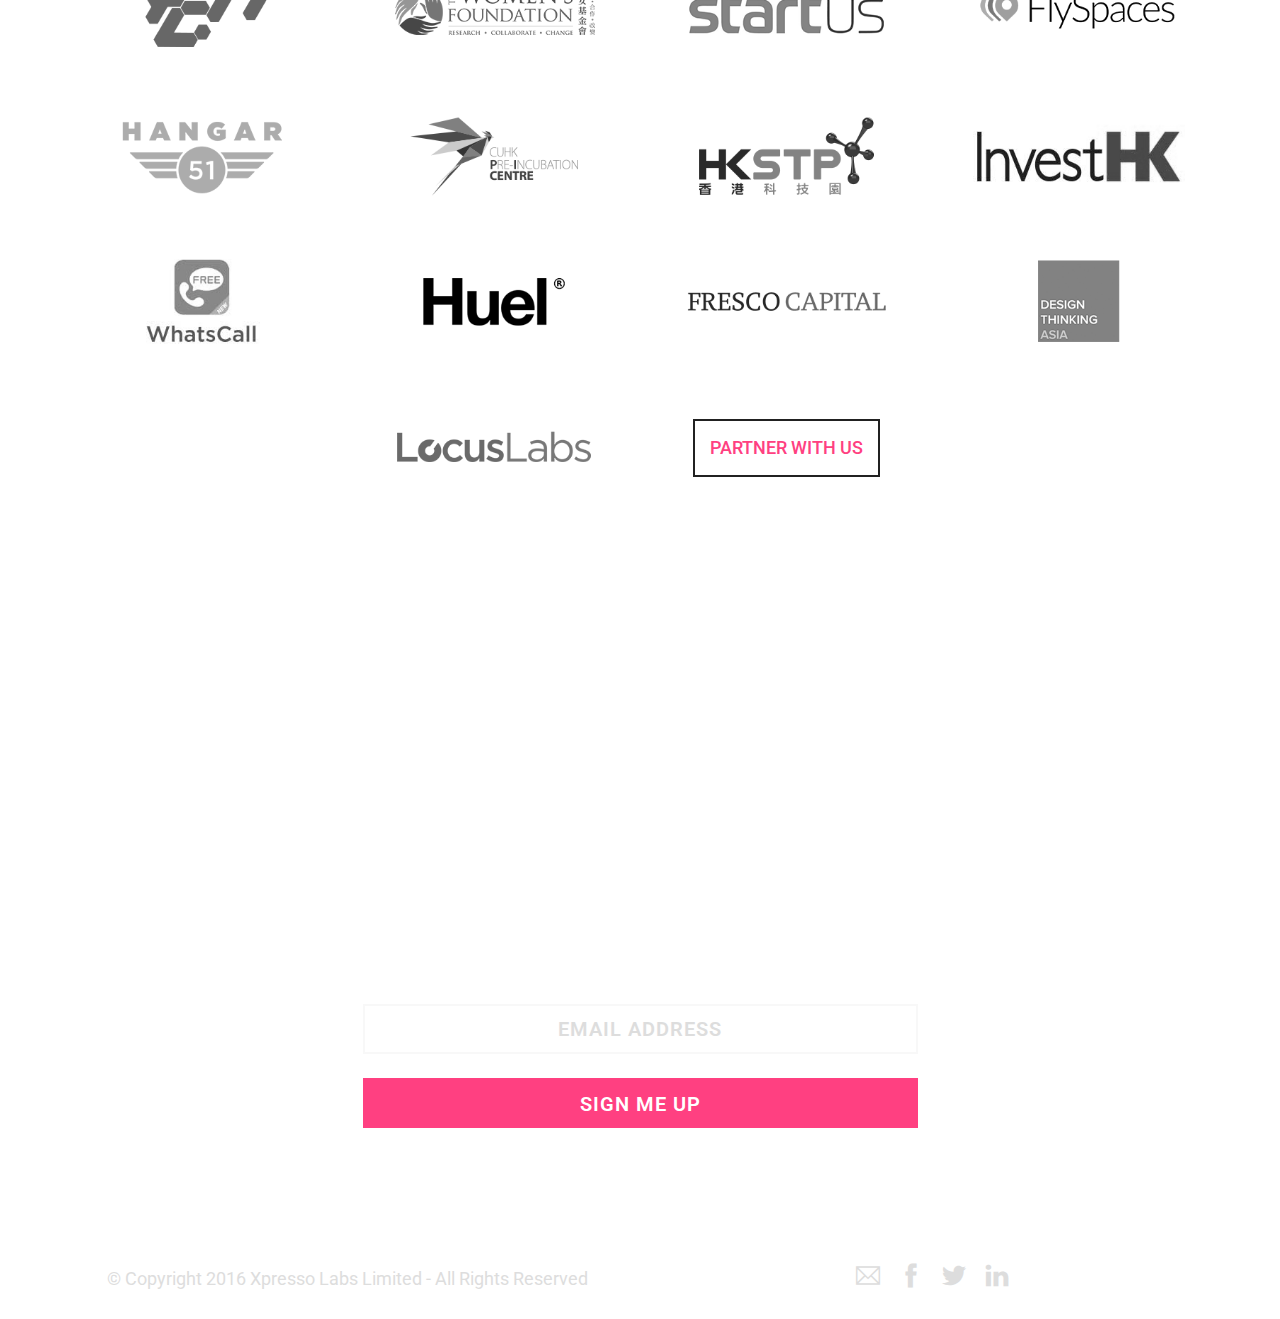
==== commit 86a088b3: "Video Link Copy" ====
--- a/index.html
+++ b/index.html
@@ -180,7 +180,7 @@
                       </div>
                     </div>
                     <div class="col-md-7 col-sm-12">
-                      <p>See the full video of what happened here.</p>
+                      <p>See the full video of what happened.</p>
                     </div>
                   </div>
                 </div>
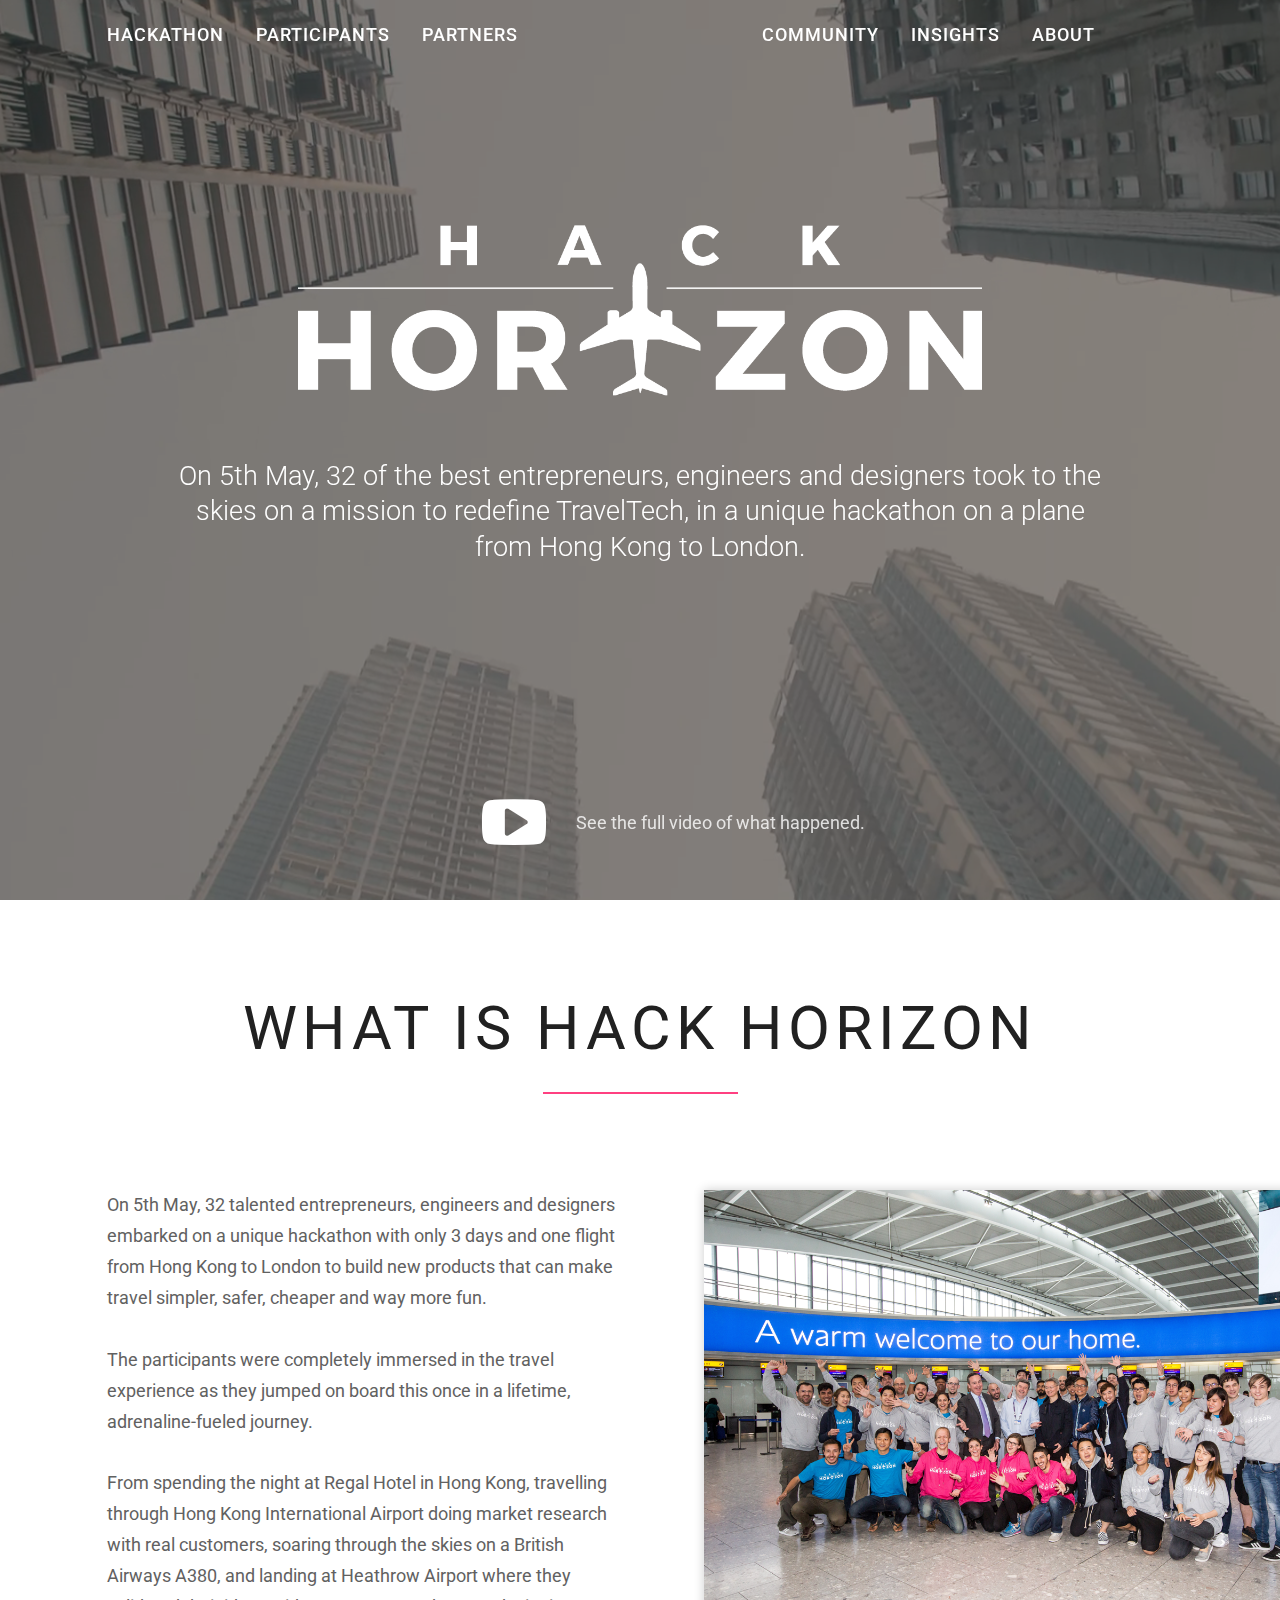
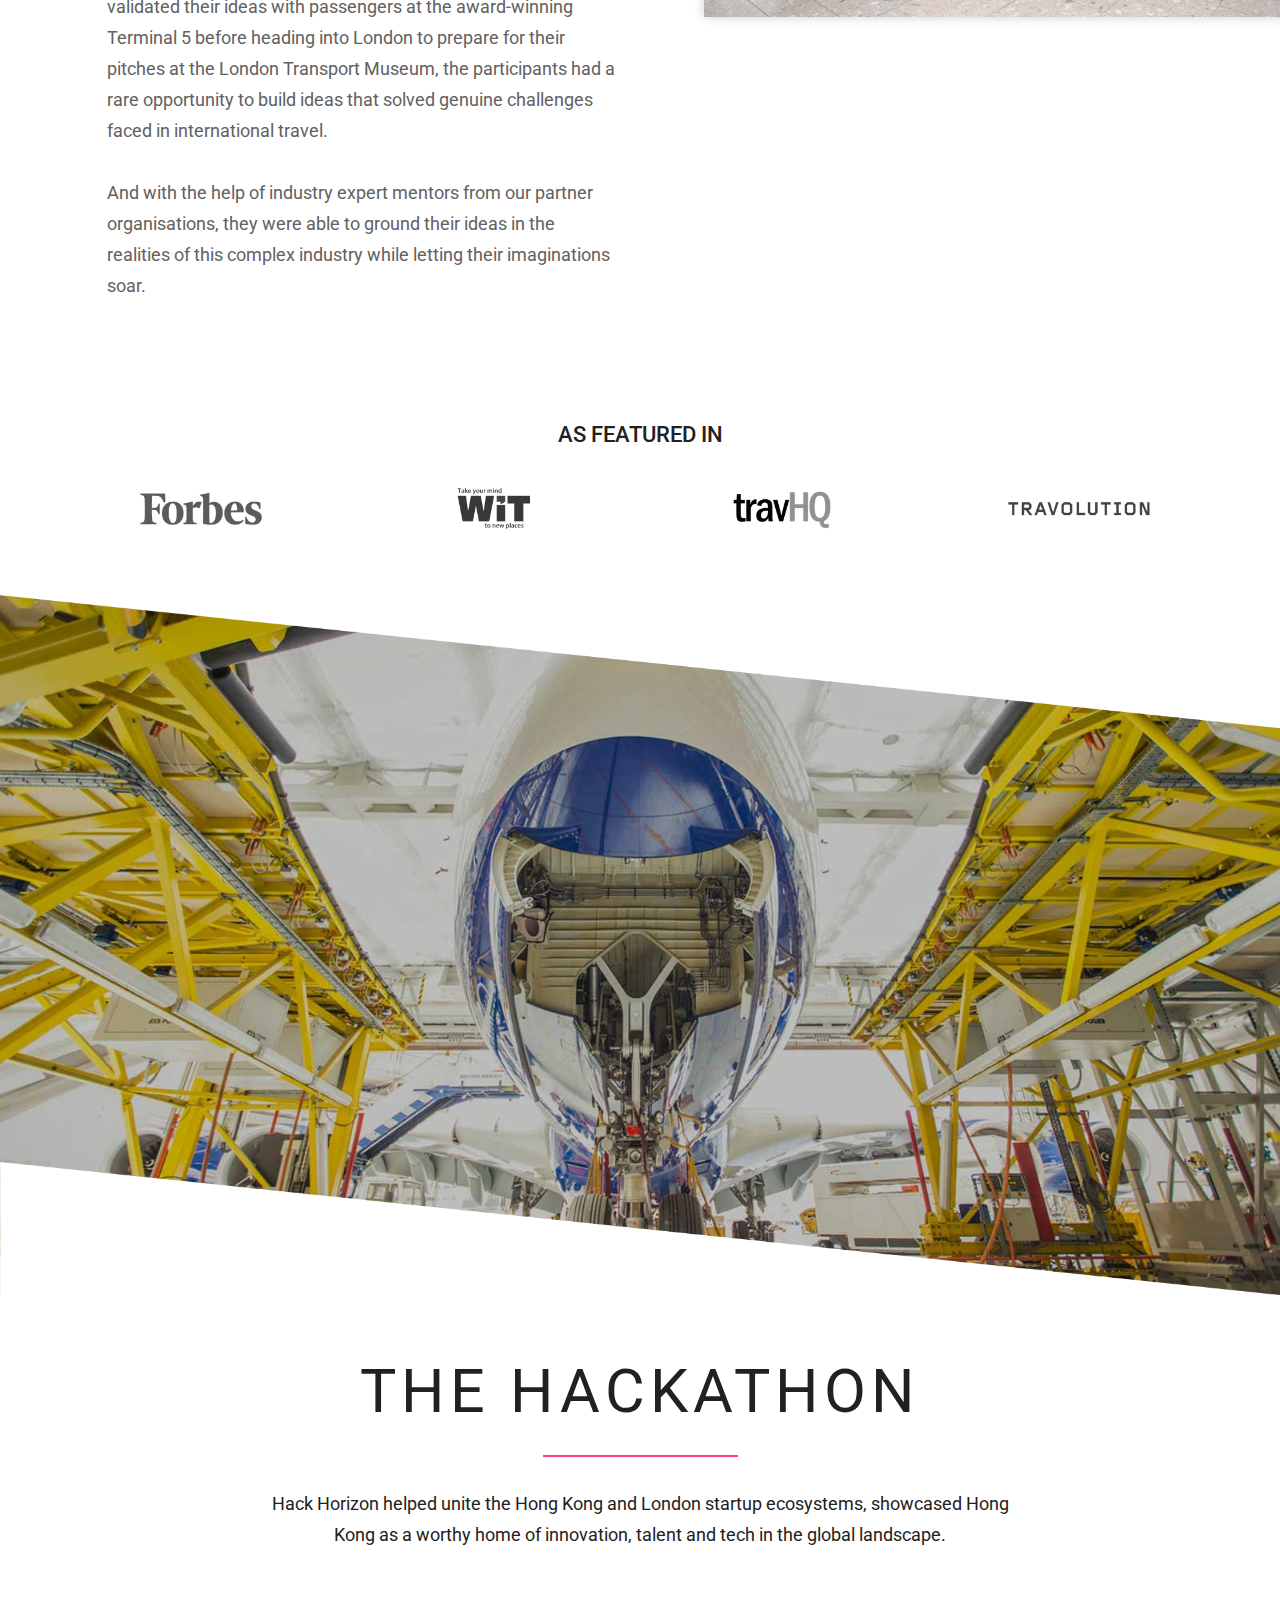
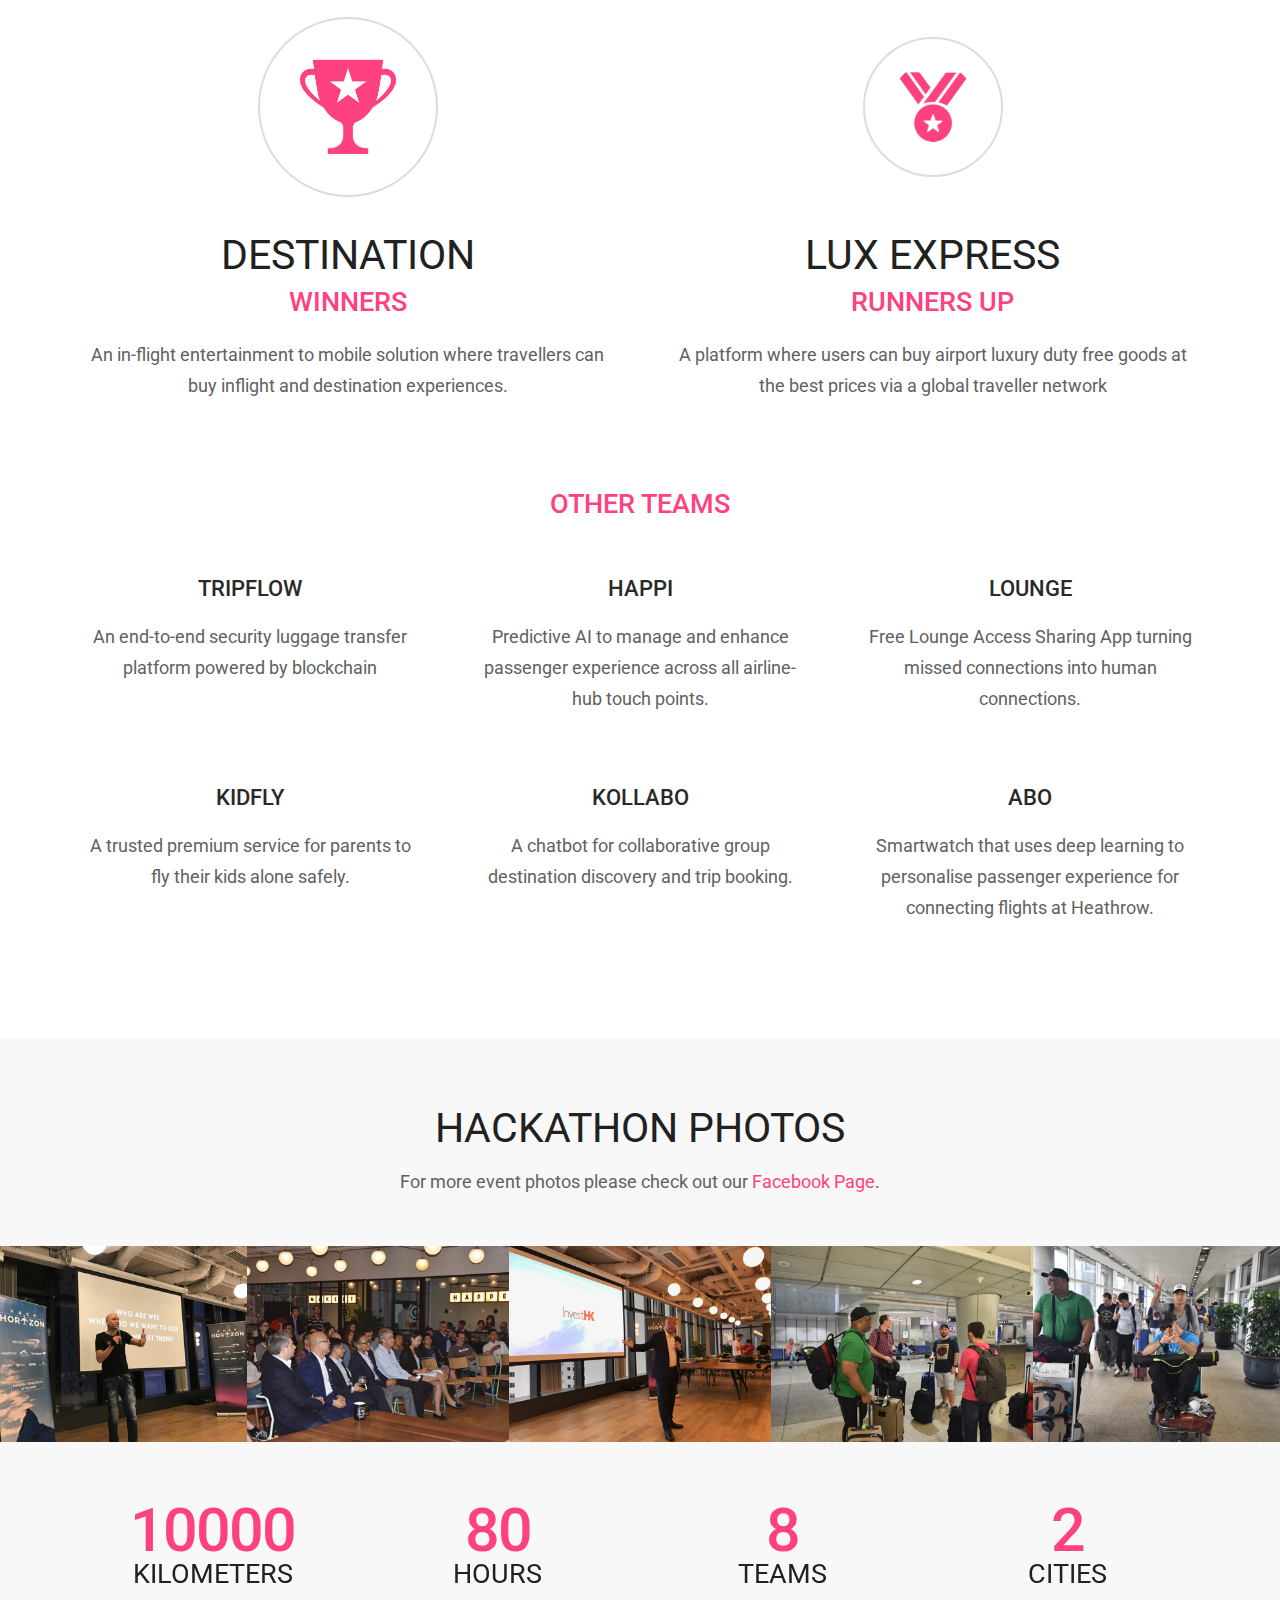
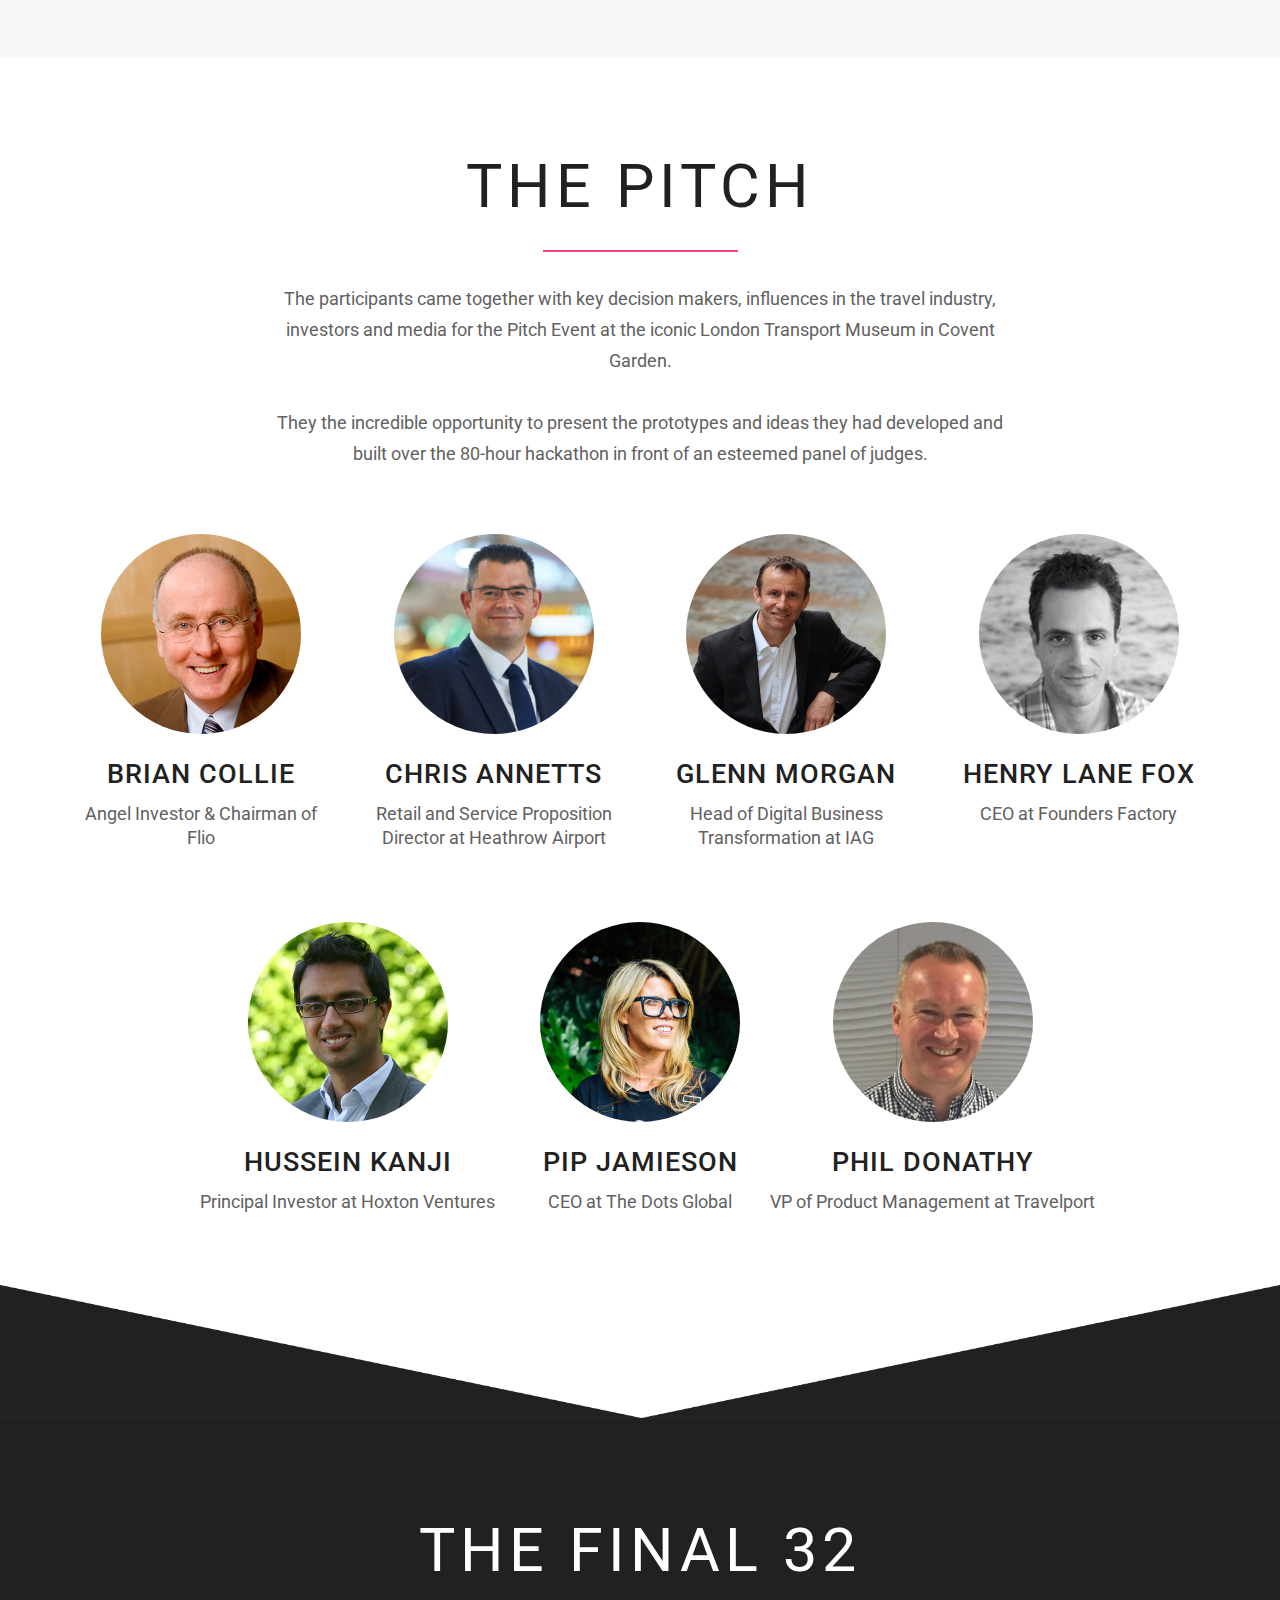
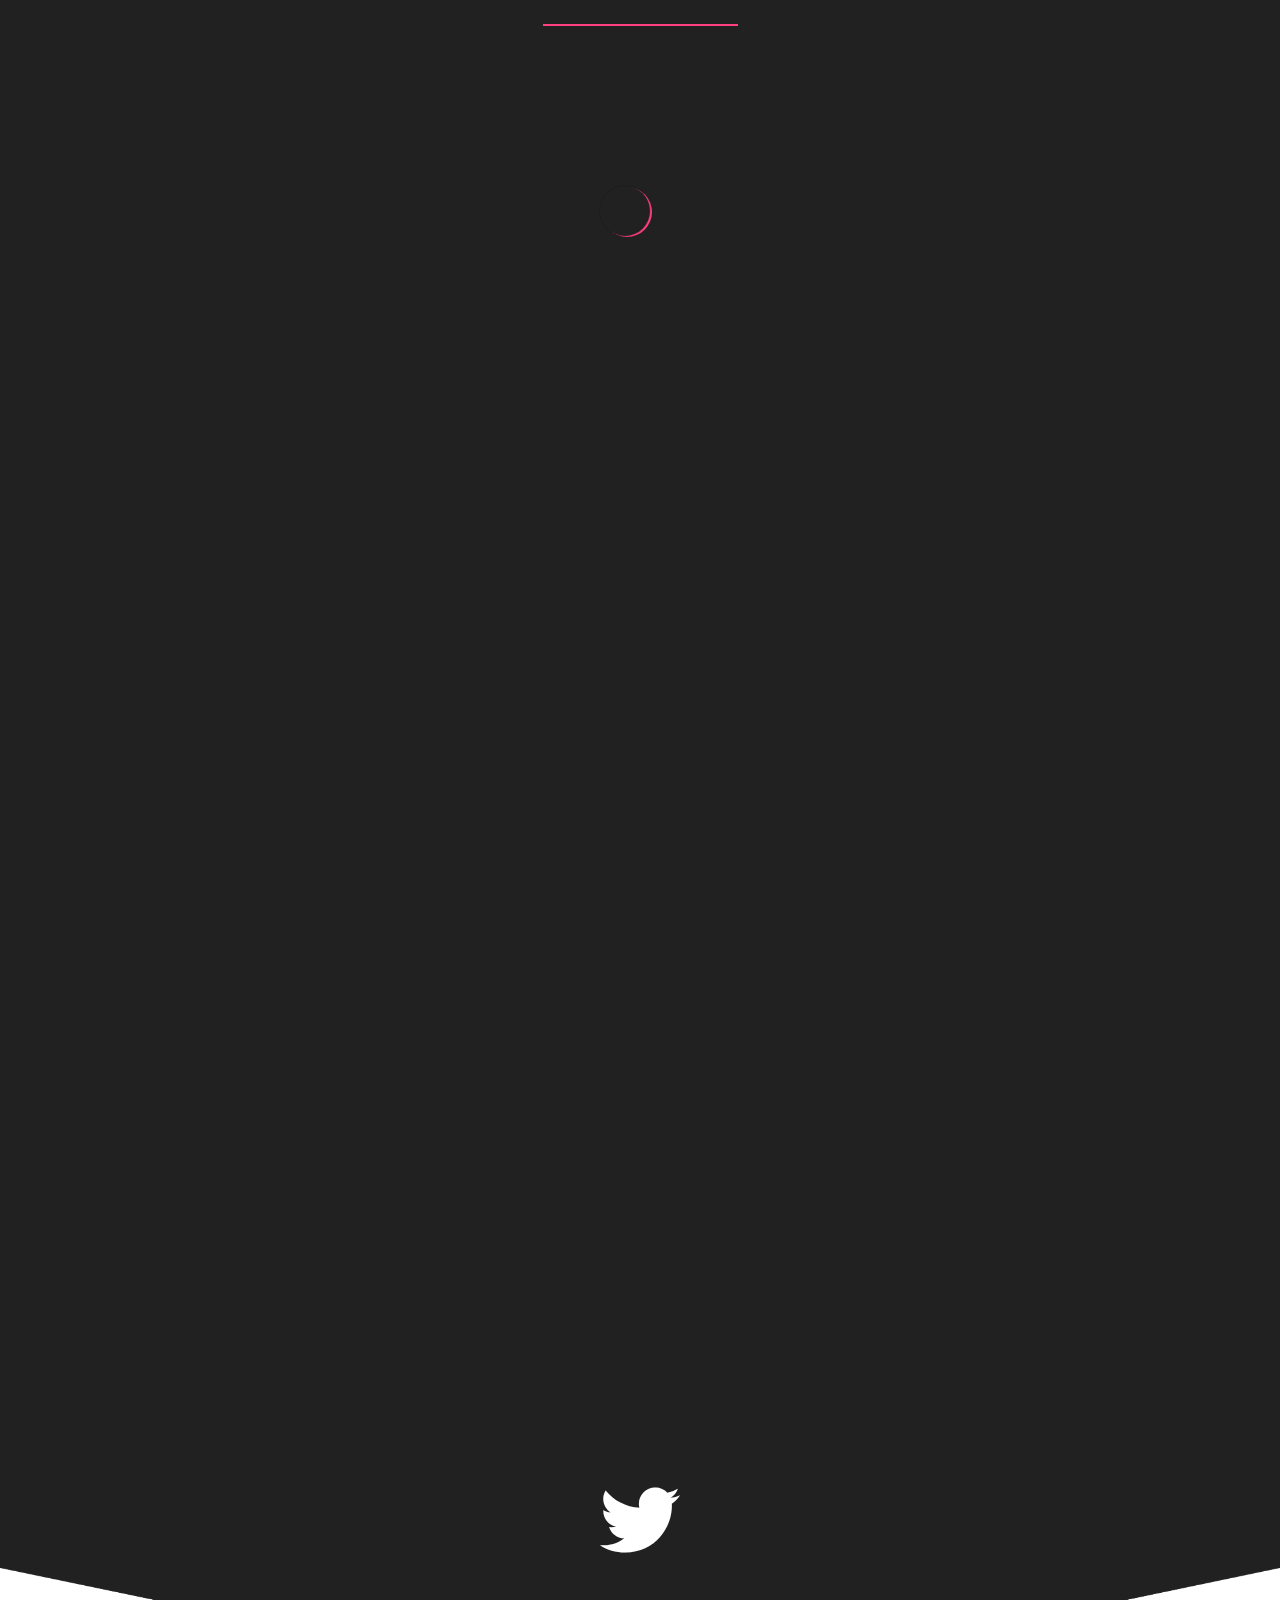
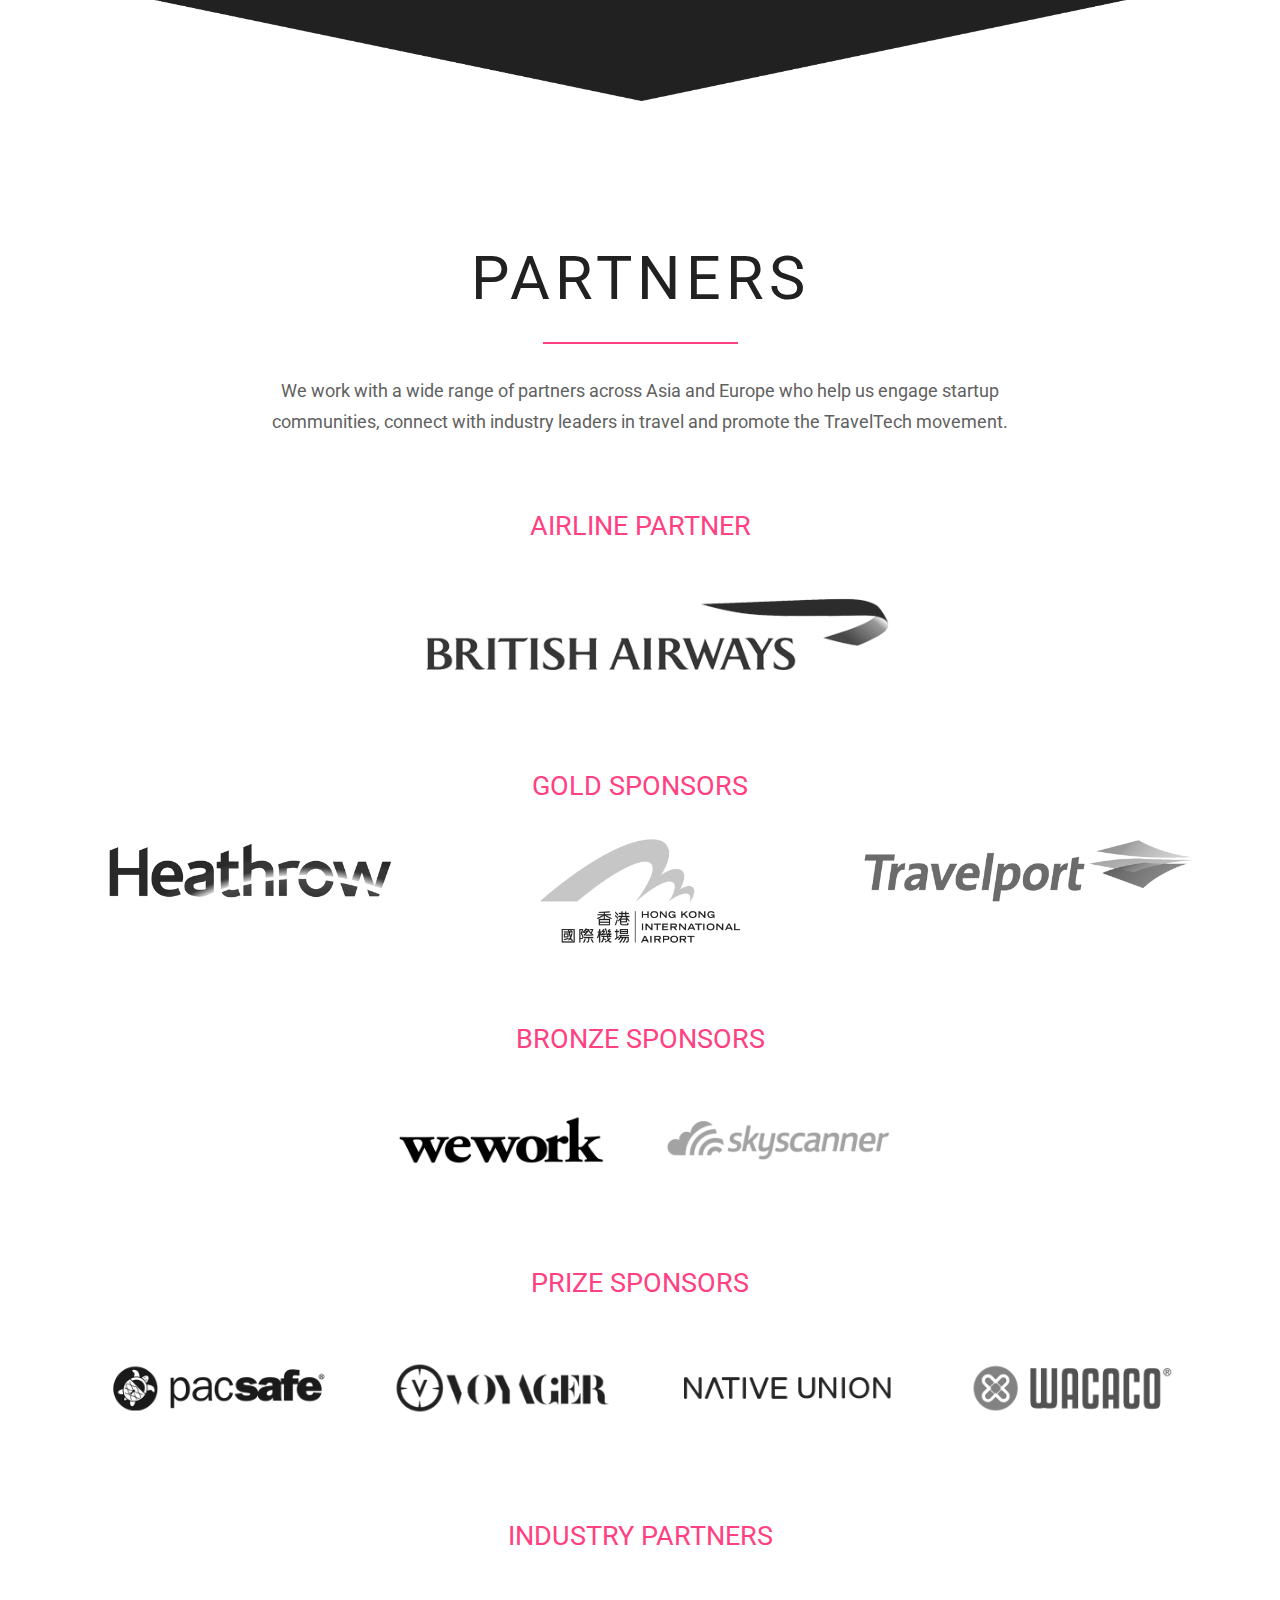
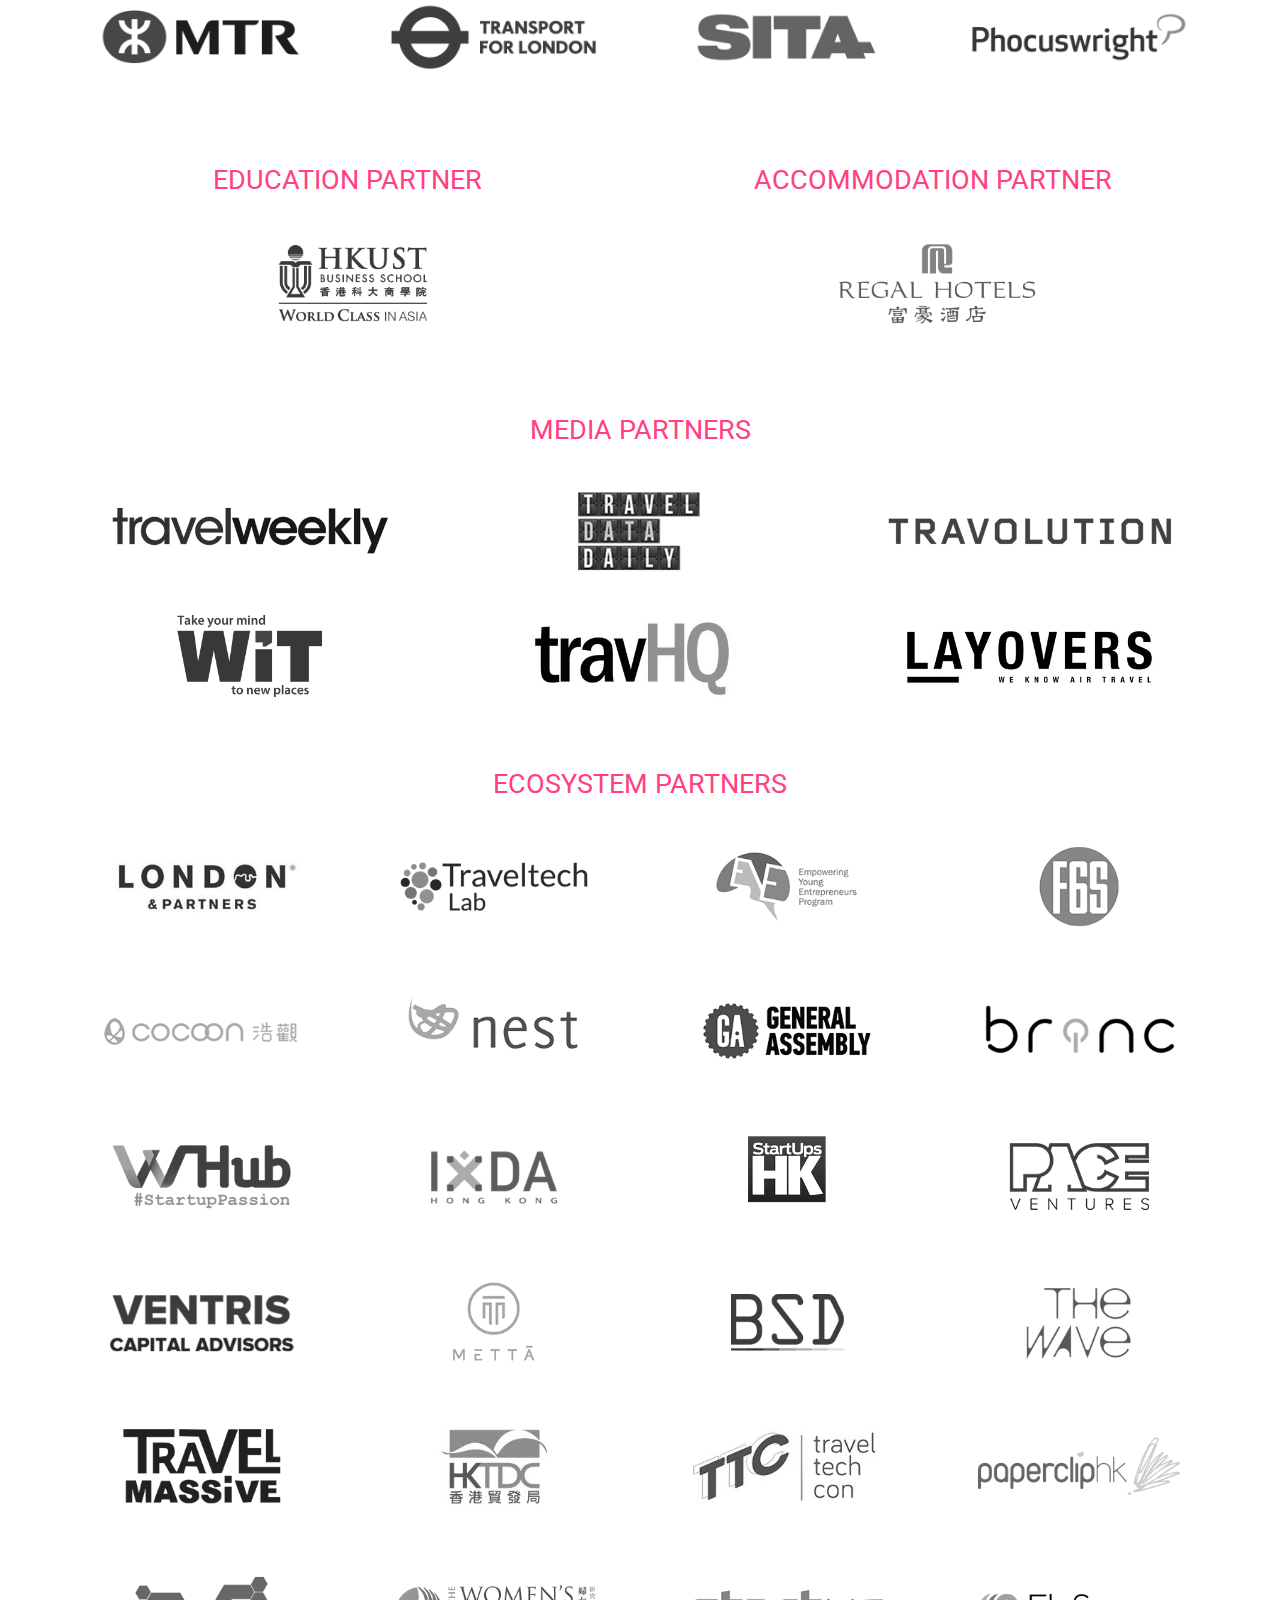
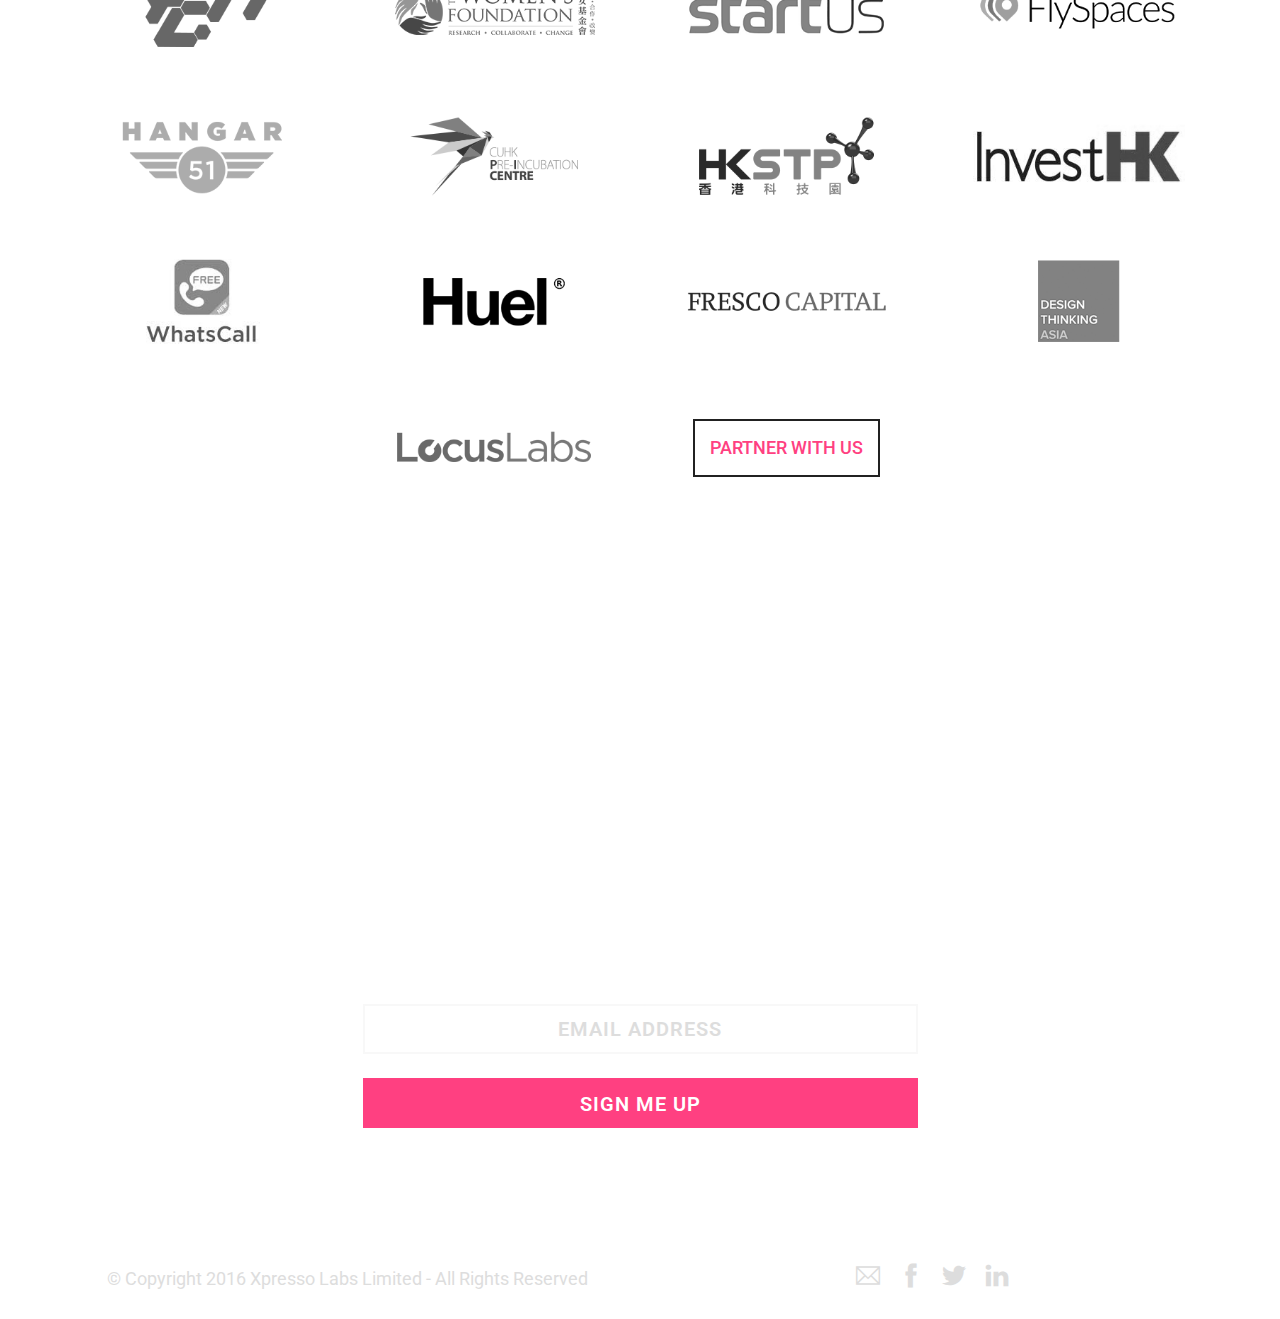
==== commit cb79dc87: "CSS Featured In Fix" ====
--- a/index.html
+++ b/index.html
@@ -303,7 +303,6 @@
               </p>
             </div>
           </div>
-          
         </div>
       </section>
       <section id="photos" class="bg-secondary">
@@ -330,7 +329,7 @@
               <li><img alt="Hack Horizon on board BAs A380" src="img/thehack/flight.jpg"></li>
               <li><img alt="Hakc Horizon on board BAs A380" src="img/thehack/flight2.jpg"></li>
               <li><img alt="Richards Tams speaking at Heathrow Airport" src="img/thehack/BA.jpg"></li>
-              <li><img alt="Heathrow and HKIA" src="img/thehack/Heathrow.jpg"></li>
+              <li><img alt="Heathrow and HKIA" src="img/thehack/Airports.jpg"></li>
               <li><img alt="Hack Horizon at the TravelTech Lab" src="img/thehack/TTL.jpg"></li>
               <li><img alt="Hack Horizon Finals at the London Transport Museum" src="img/thehack/finals.jpg"></li>
             </ul>
@@ -424,8 +423,7 @@
         <div class="container">
           <div class="row">
             <div class="col-md-12 col-sm-12 text-center">
-              <h1>The FINAL 32<br>
-              </h1>
+              <h1>The FINAL 32</h1>
             </div>
           </div>
           <div class="row">
@@ -770,10 +768,6 @@
           </div>
         </div>
       </section>
-      
-      
-      
-      
       <section id="take_off">
         <div class="white_arrow_up">
           <div class="container">
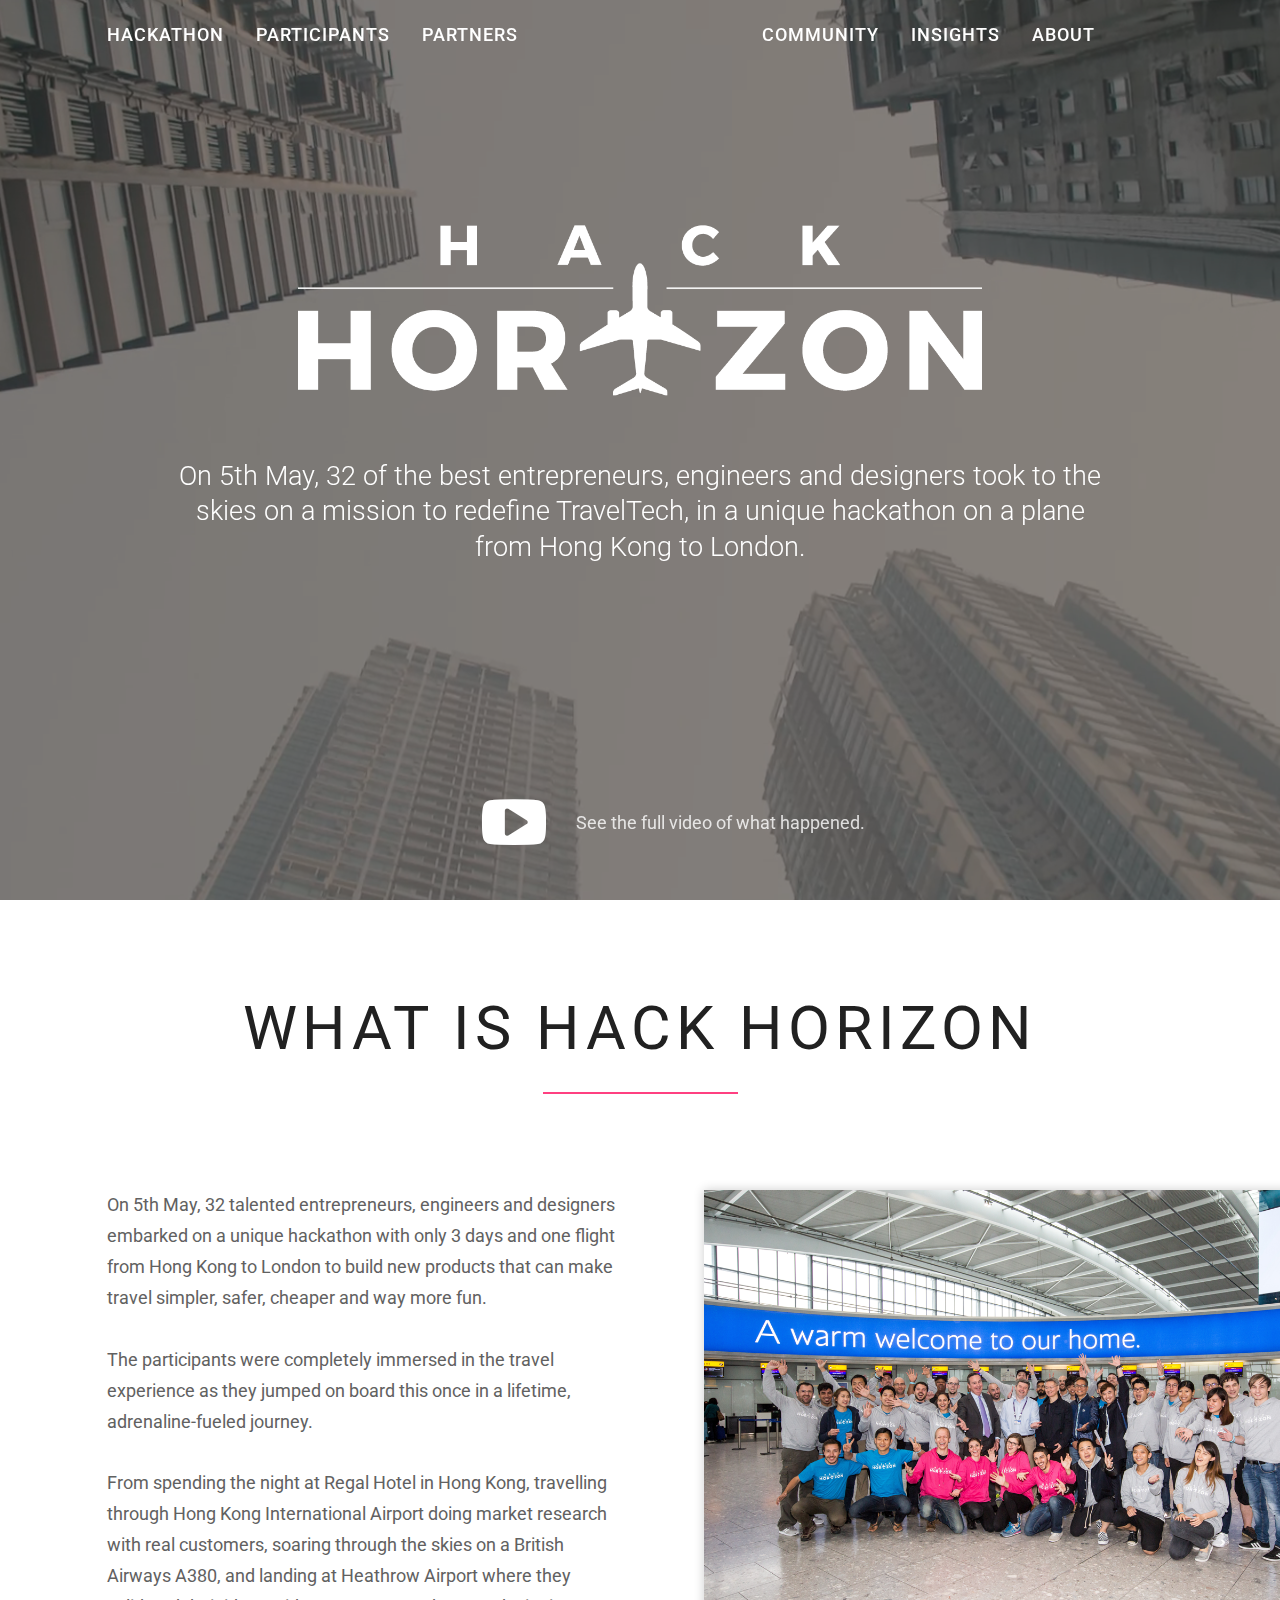
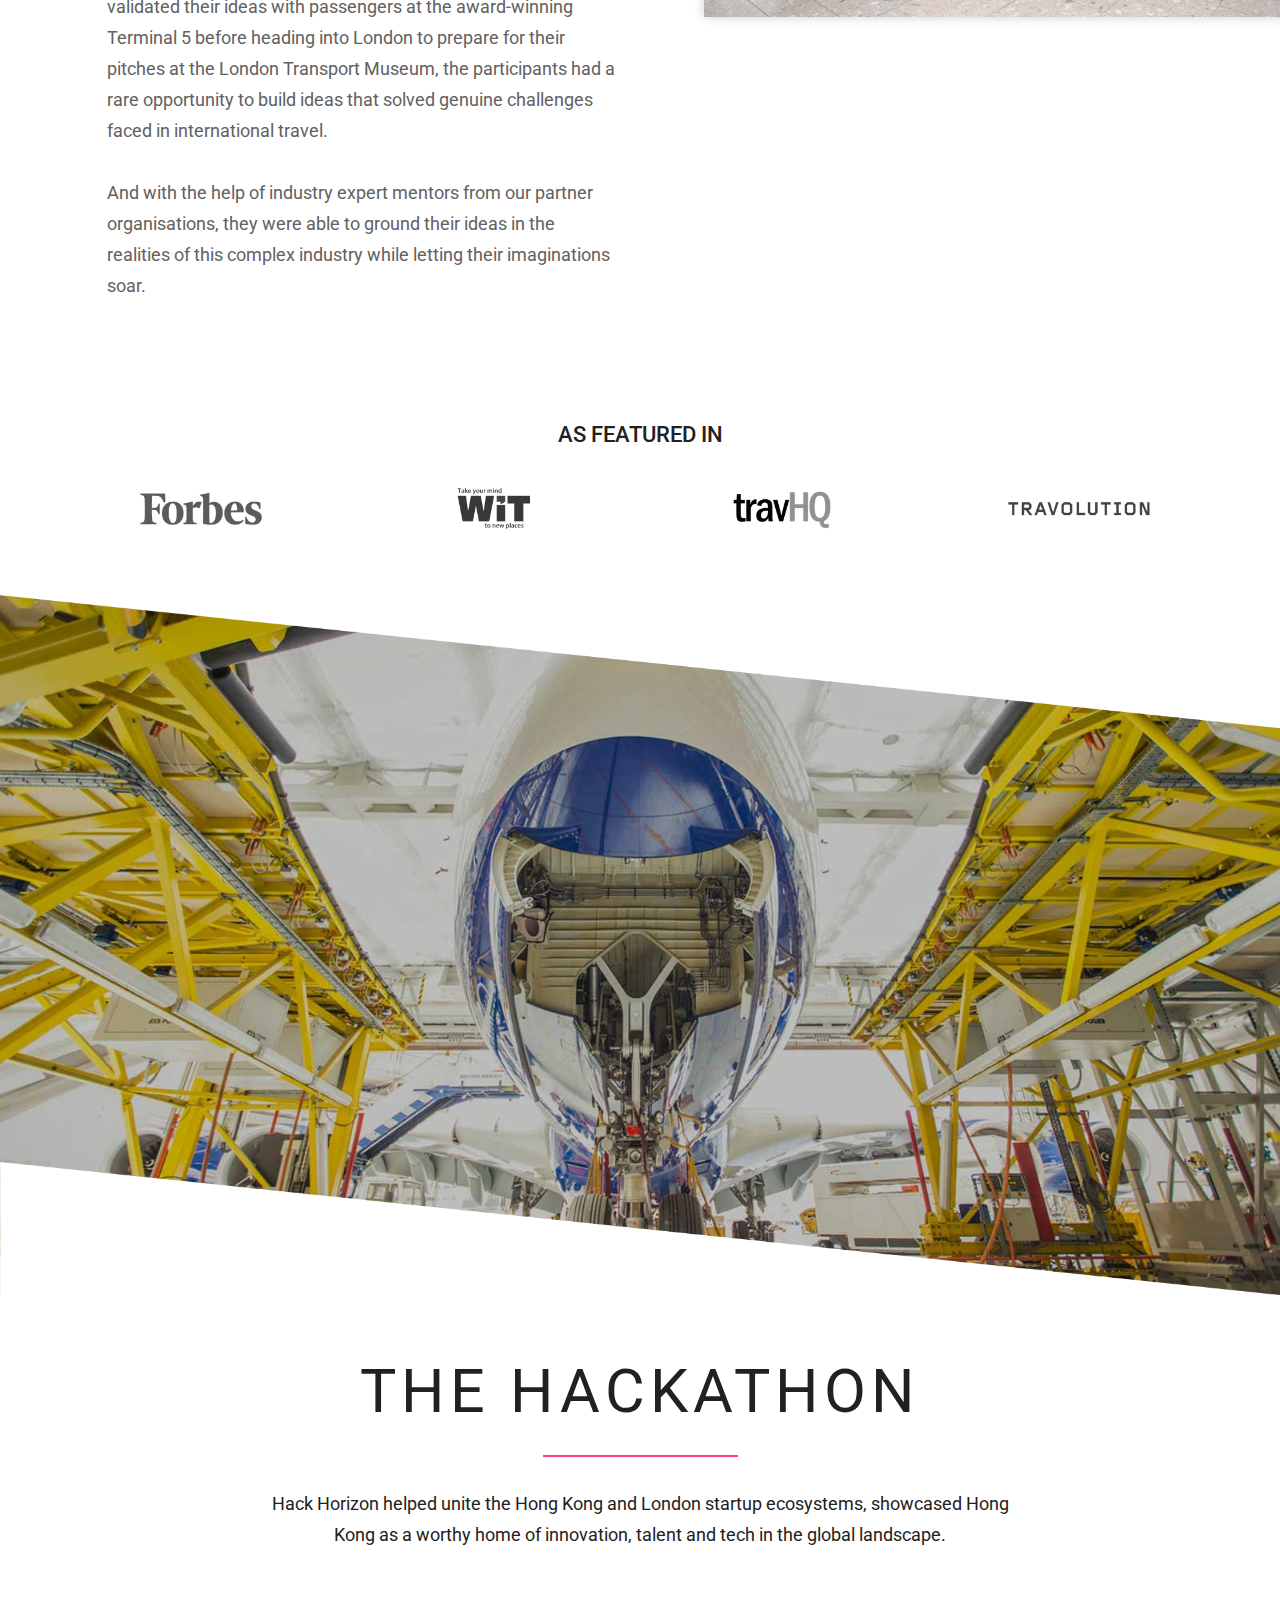
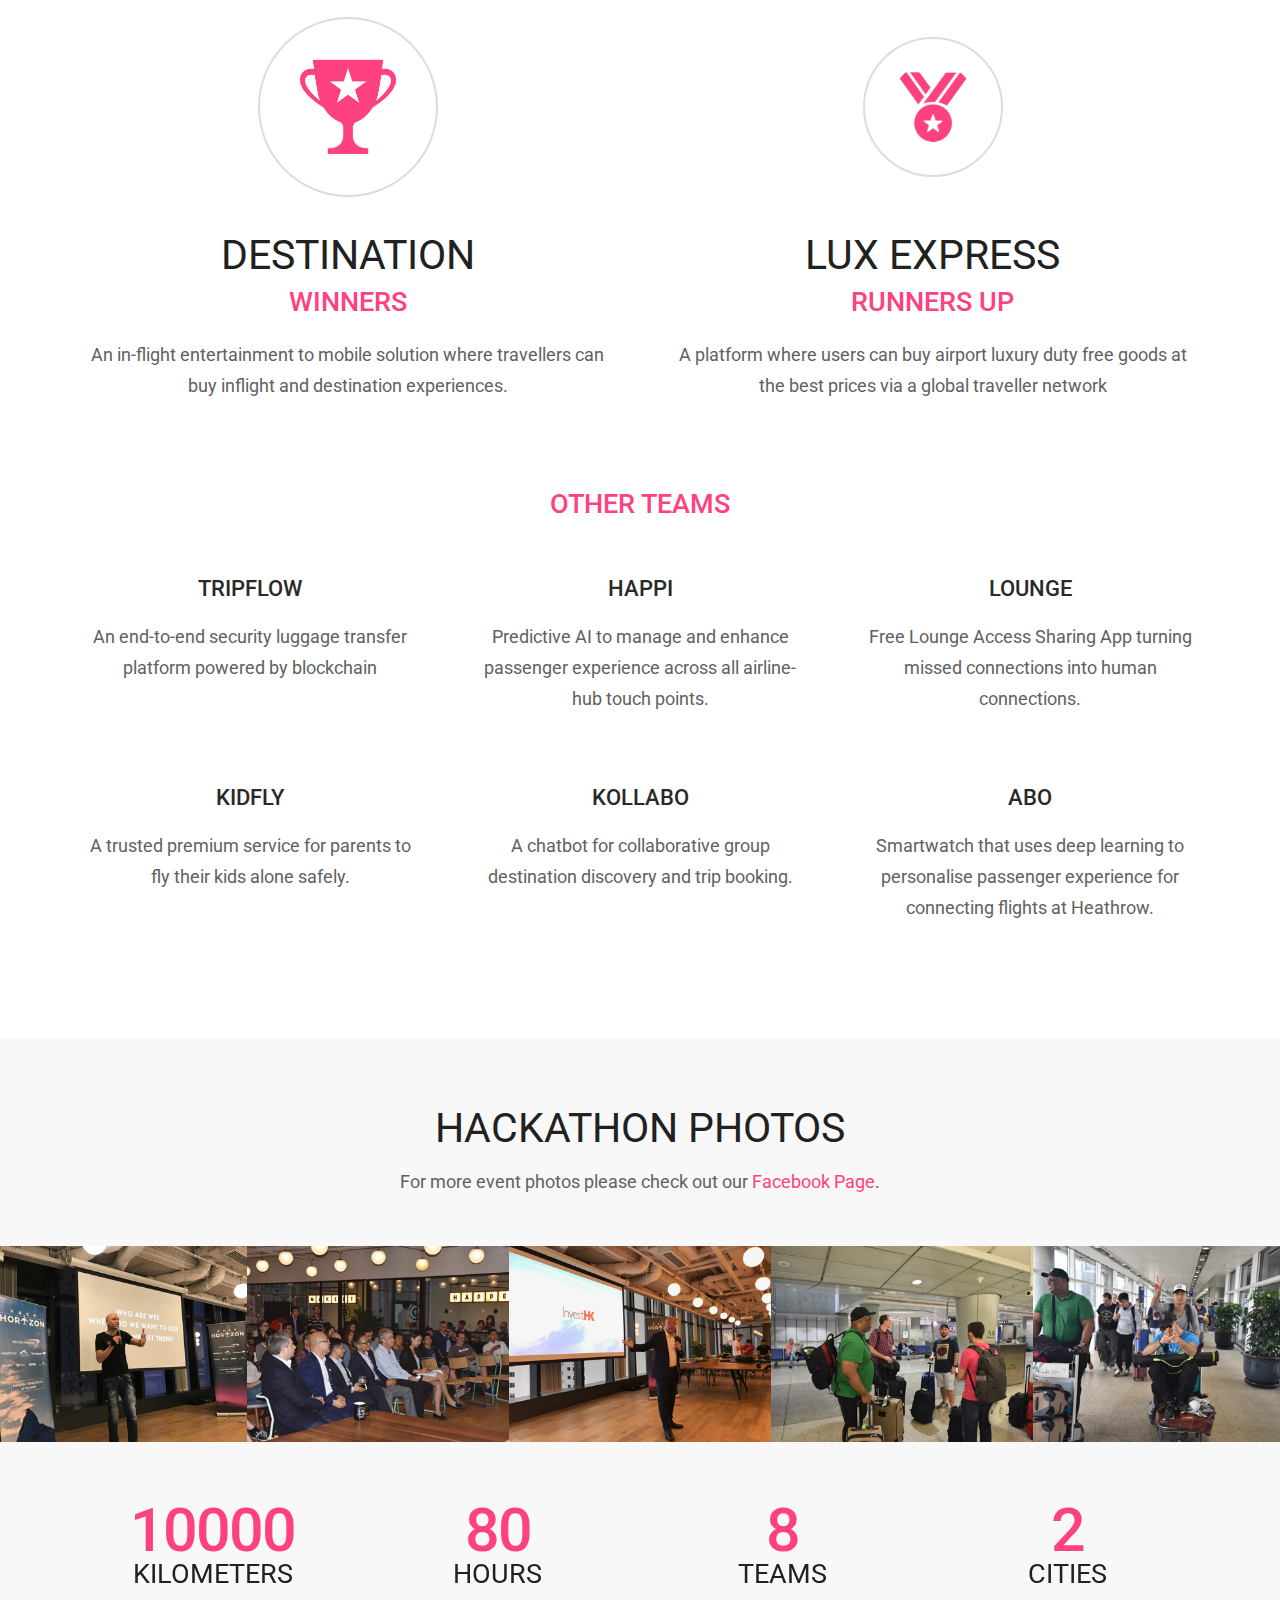
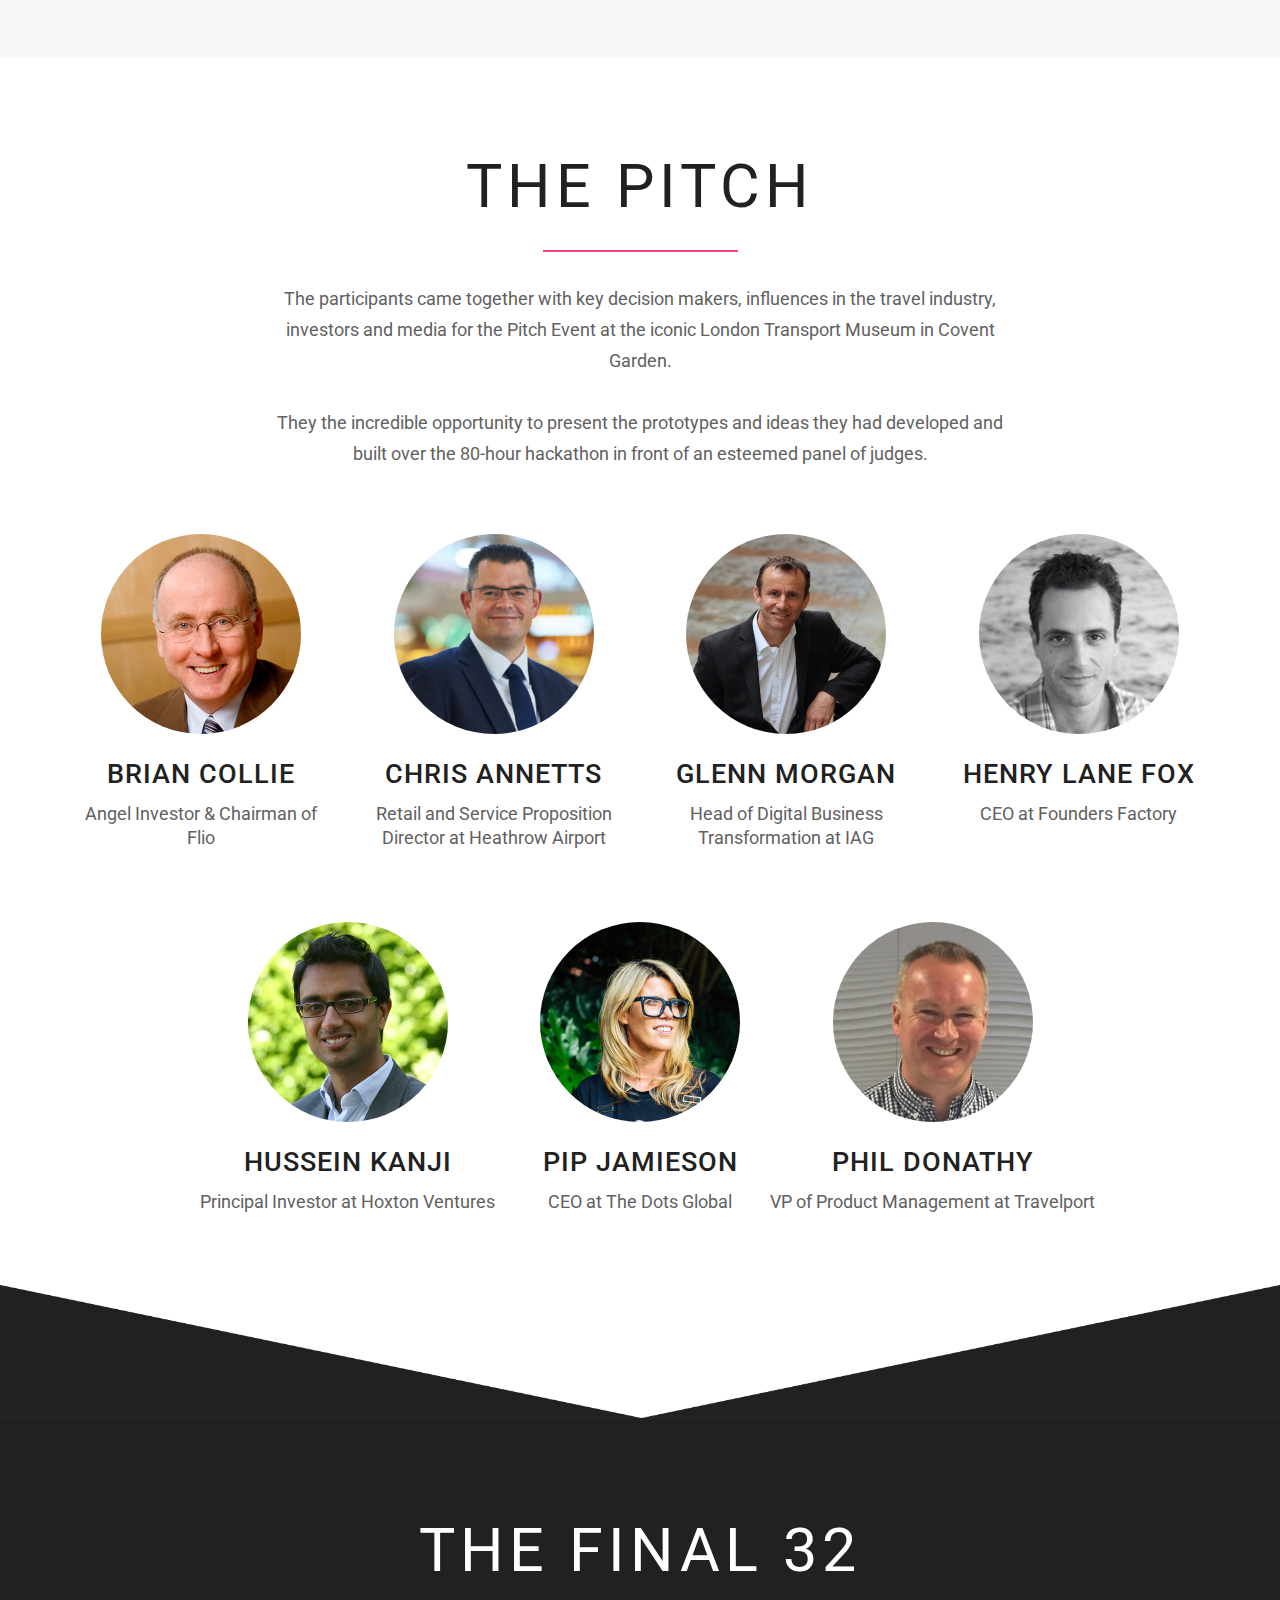
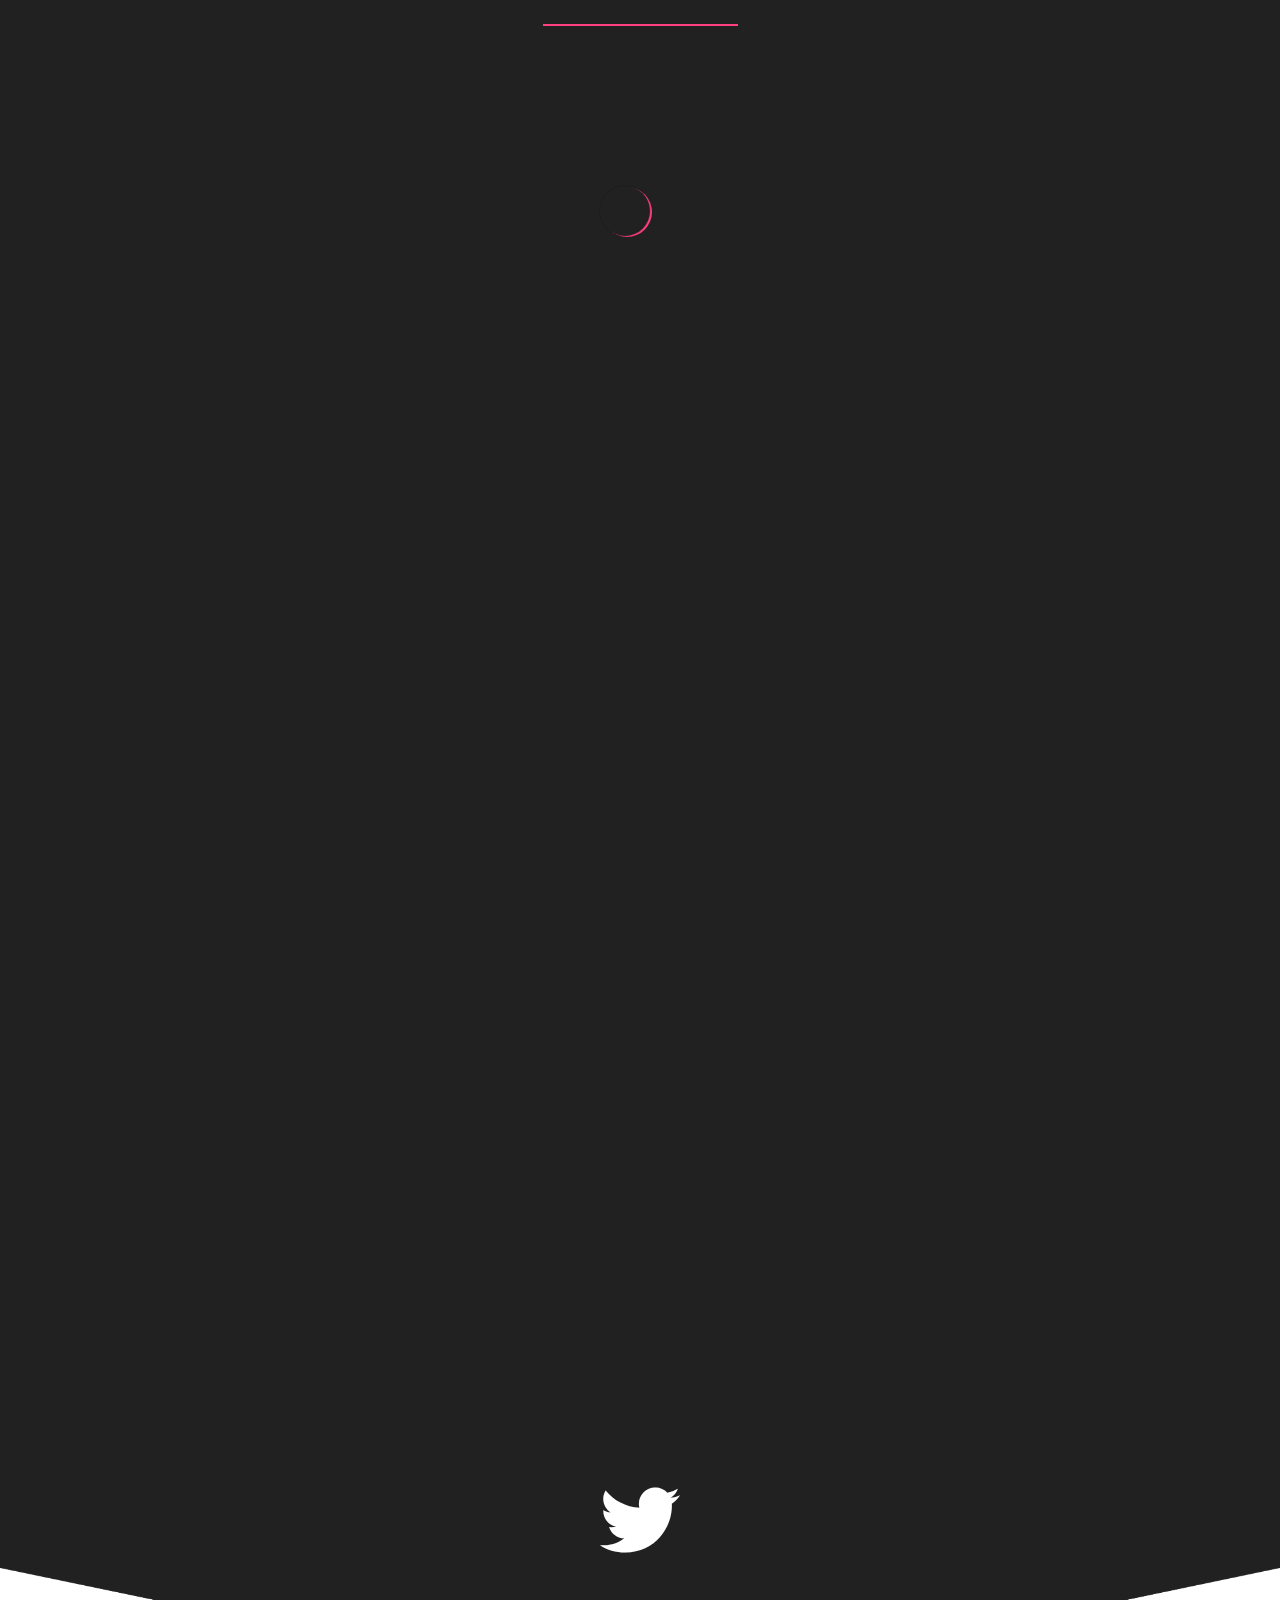
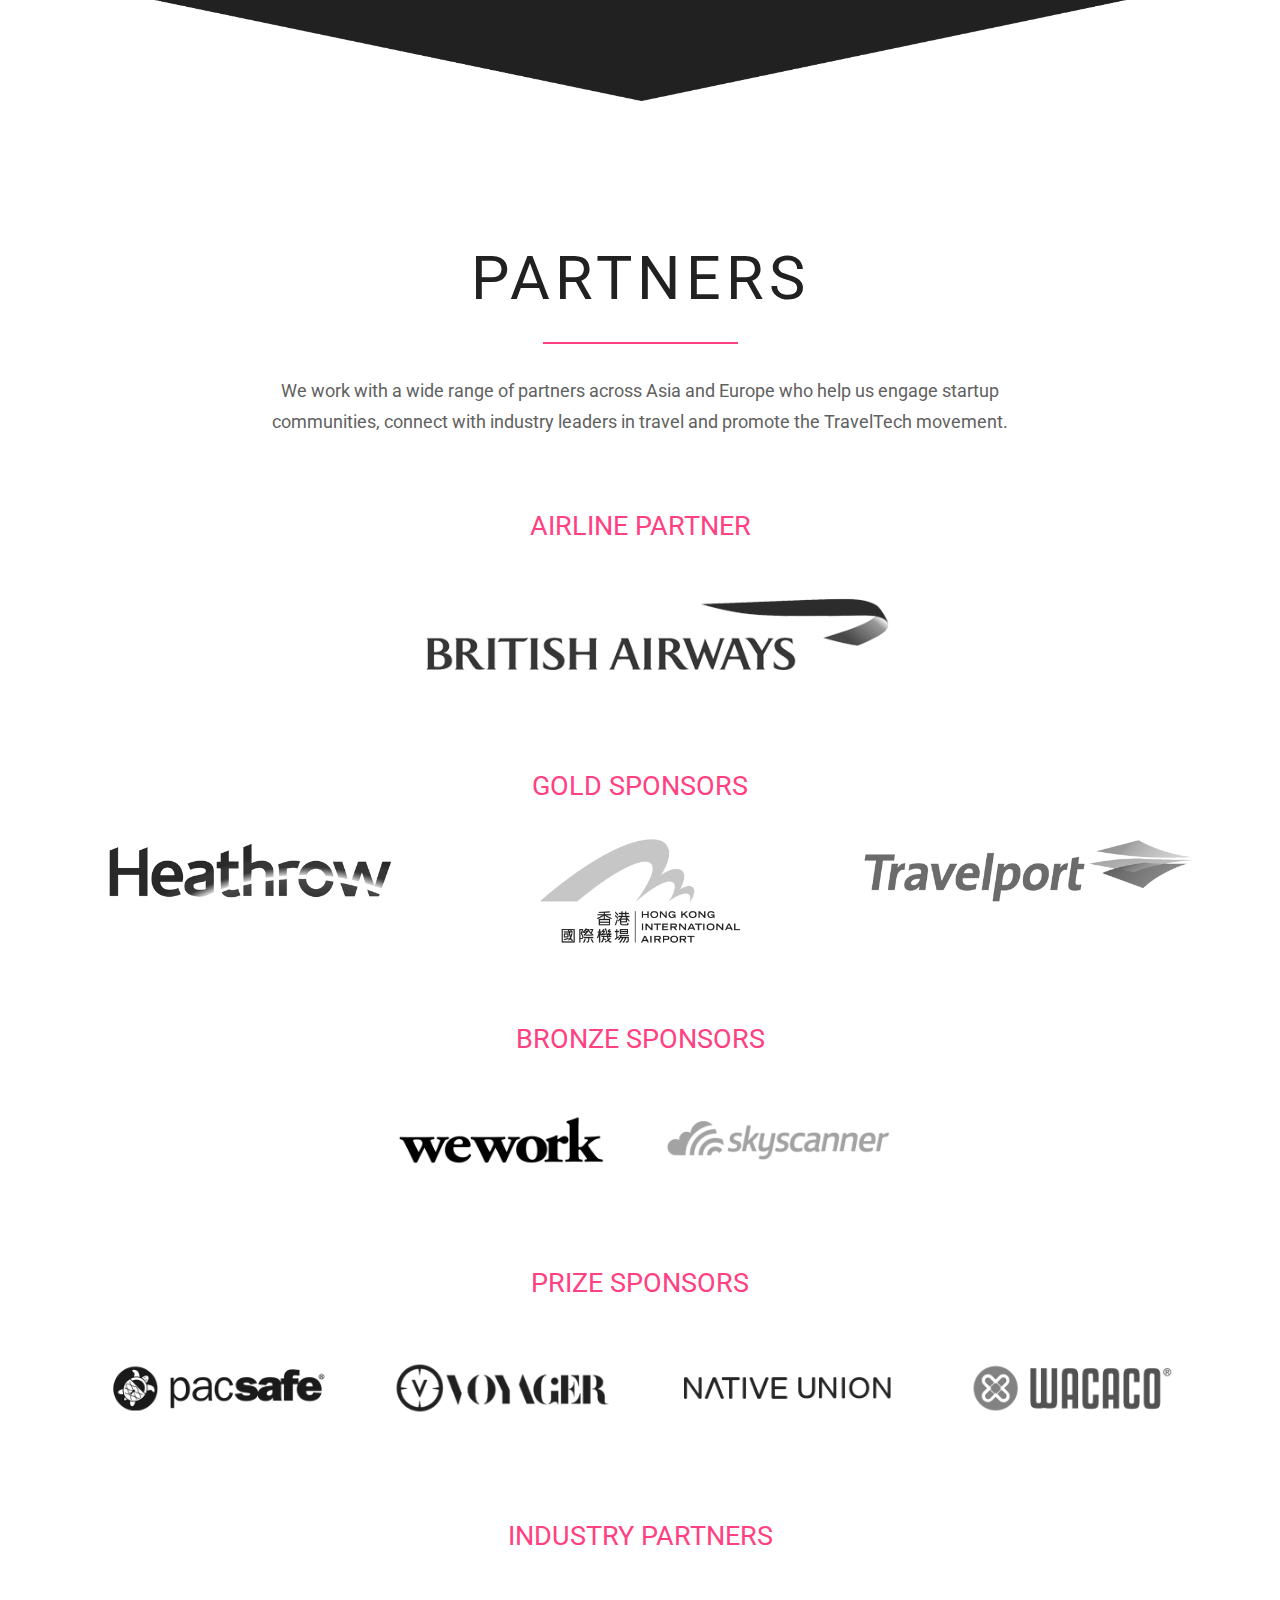
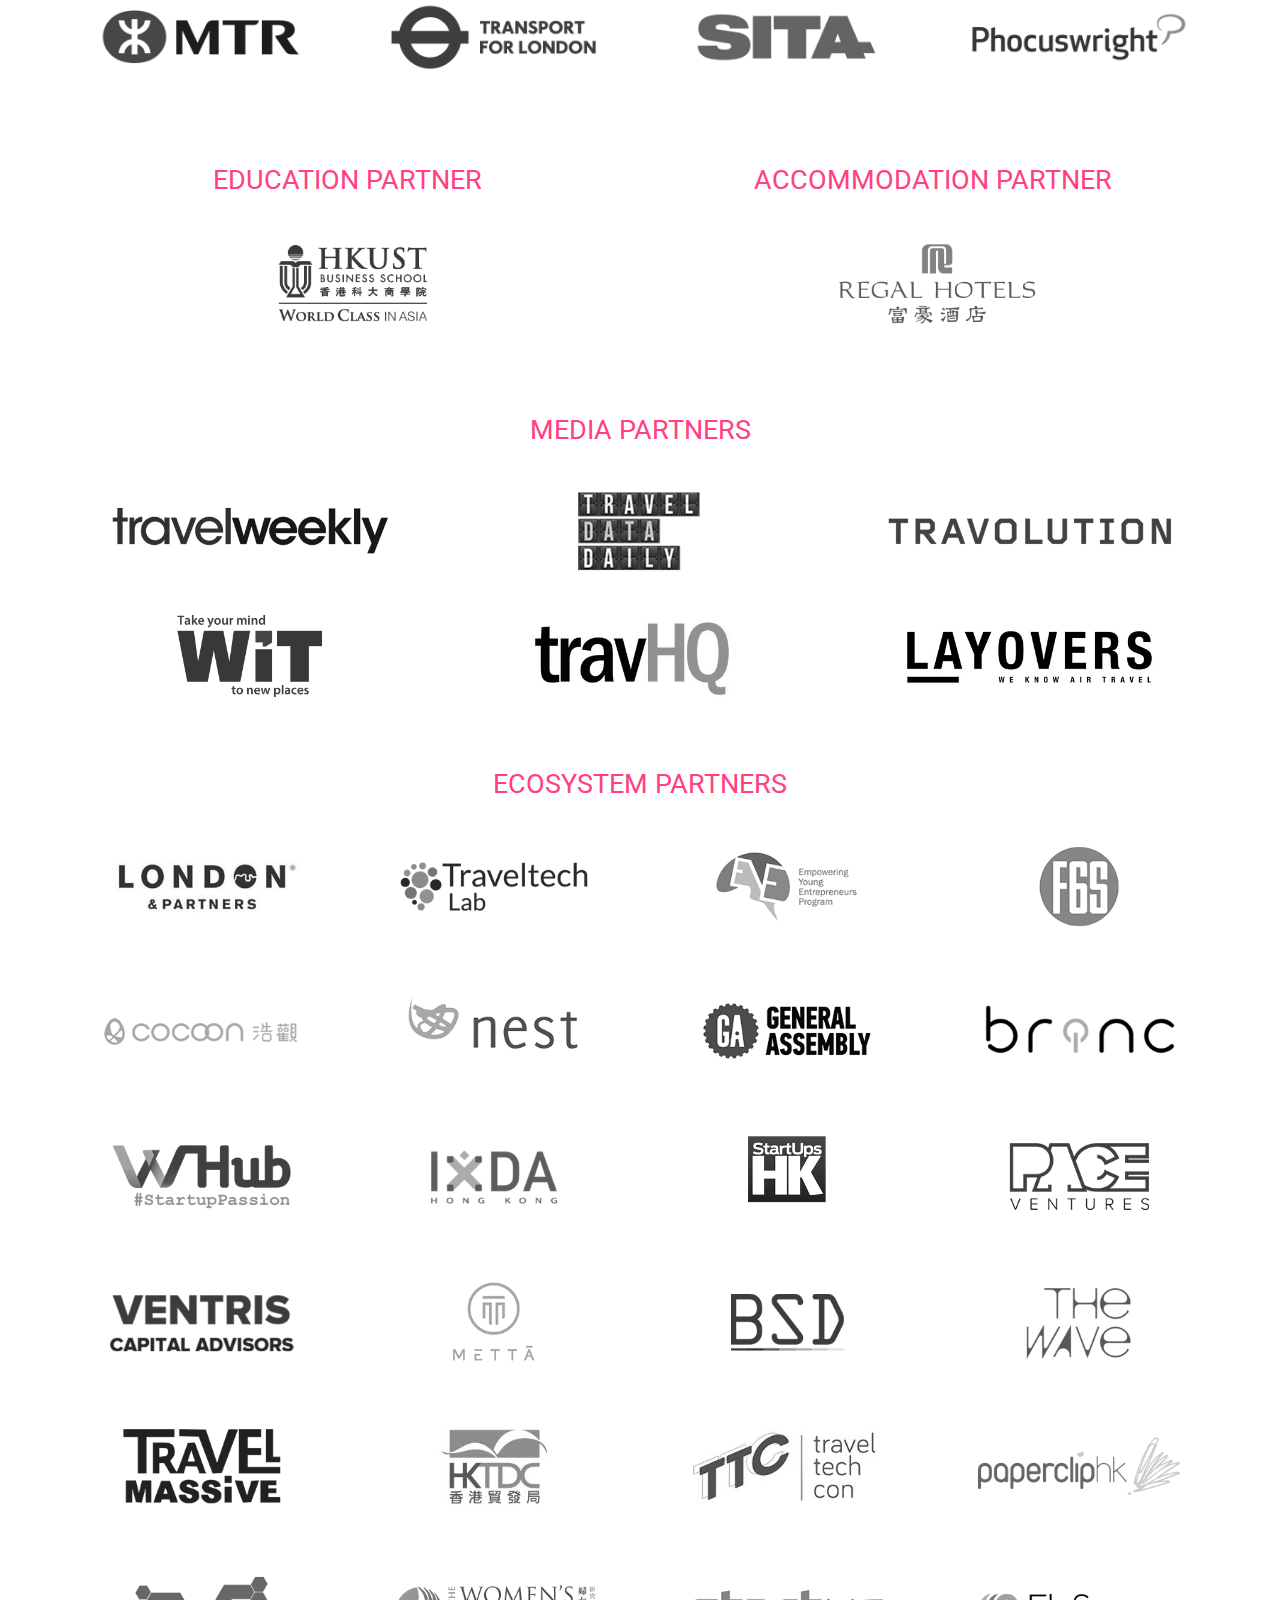
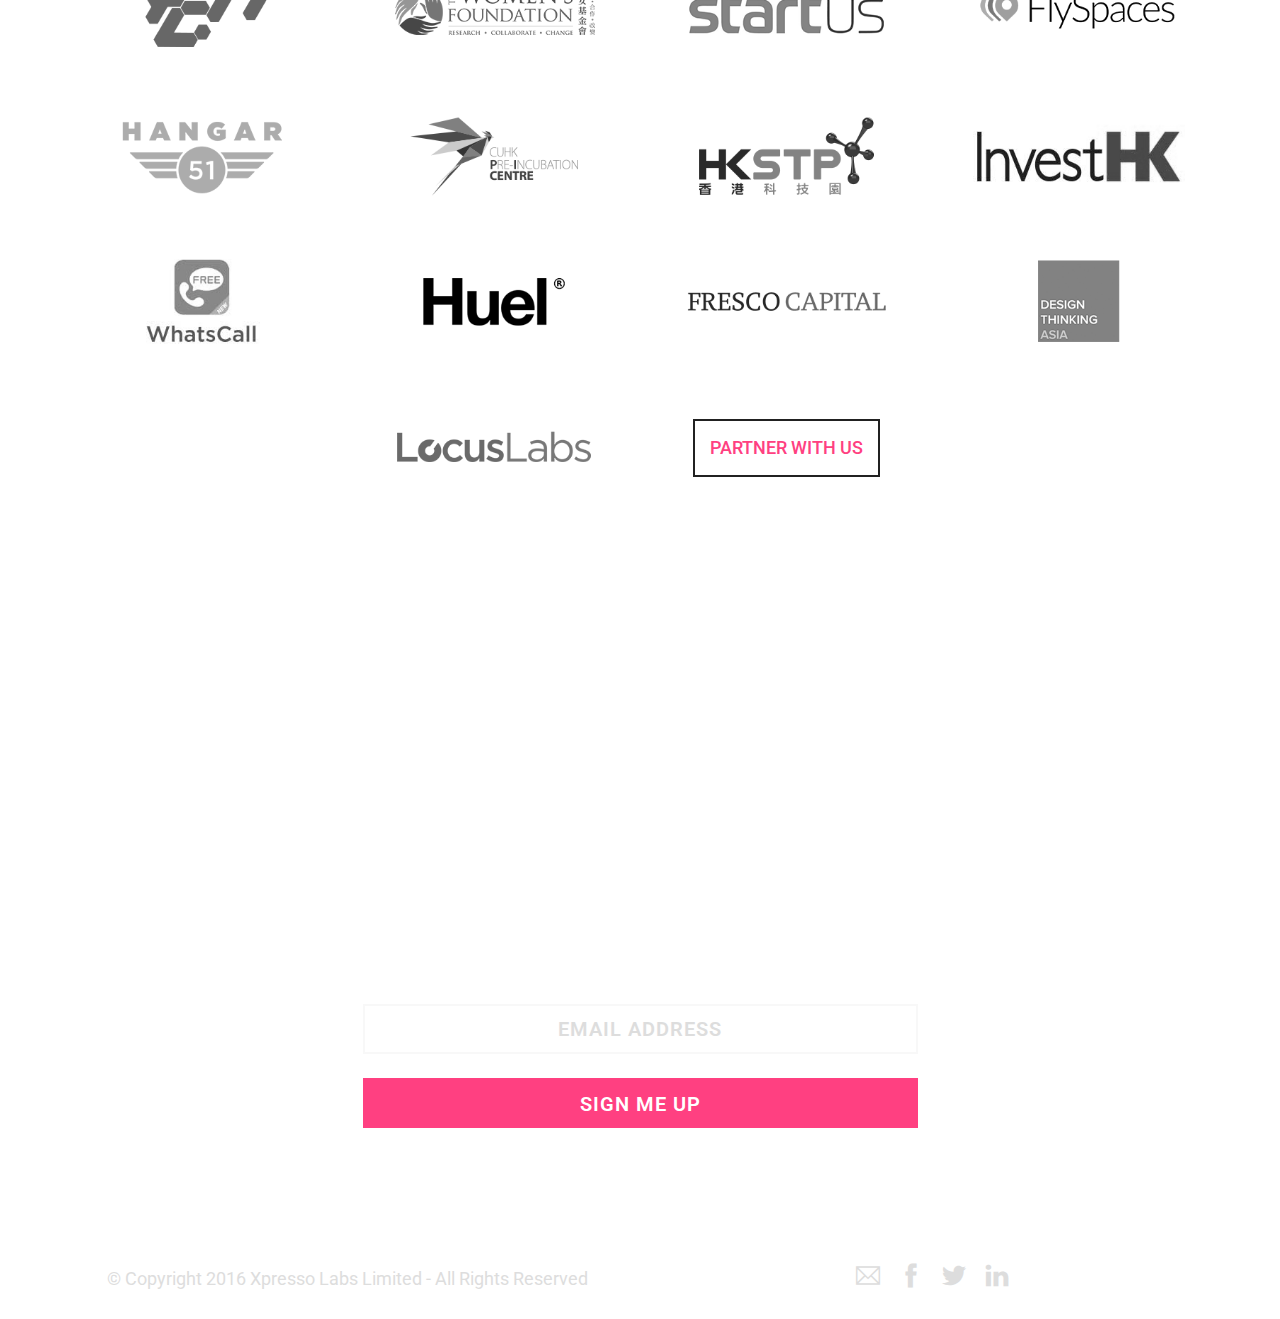
==== commit 9494a336: "New Infographic + Video Update" ====
--- a/index.html
+++ b/index.html
@@ -1,10 +1,10 @@
 <!DOCTYPE html>
 <html lang="en">
   <head>
-    <title>Hack Horizon - TravelTech hackathon on a plane from Hong Kong to London.</title>
+    <title>Hack Horizon - World First Hackathon on a Plane</title>
     <meta charset="utf-8">
     <!-- Open Graph Meta-Tags-->
-    <meta property="og:title" content=" Hack Horizon - TravelTech hackathon on a plane from Hong Kong to London.">
+    <meta property="og:title" content=" Hack Horizon - World First Hackathon on a Plane.">
     <meta property="og:site_name" content="Hack Horizon">
     <meta property="og:url" content="http://www.hackhorizon.com">
     <meta property="og:description" content="Take to the skies and join 32 of the best entrepreneurs, engineers and designers for this unique hackathon on a plane, as you journey from Hong Kong to London on a mission to redefine TravelTech.">
@@ -176,7 +176,7 @@
                   <div id="play_video" class="modal-container">
                     <div class="col-md-5 col-sm-12"><i id="play_video_button_pulse" class="fa fa-youtube-play play_icon btn-modal inline large"></i>
                       <div class="foundry_modal no-bg">
-                        <iframe data-provider="youtube" data-video-id="ebFBEdyZ1i4" data-autoplay="1" allowfullscreen="allowfullscreen"></iframe>
+                        <iframe data-provider="youtube" data-video-id="n3iNanhANwQ" data-autoplay="1" allowfullscreen="allowfullscreen"></iframe>
                       </div>
                     </div>
                     <div class="col-md-7 col-sm-12">
